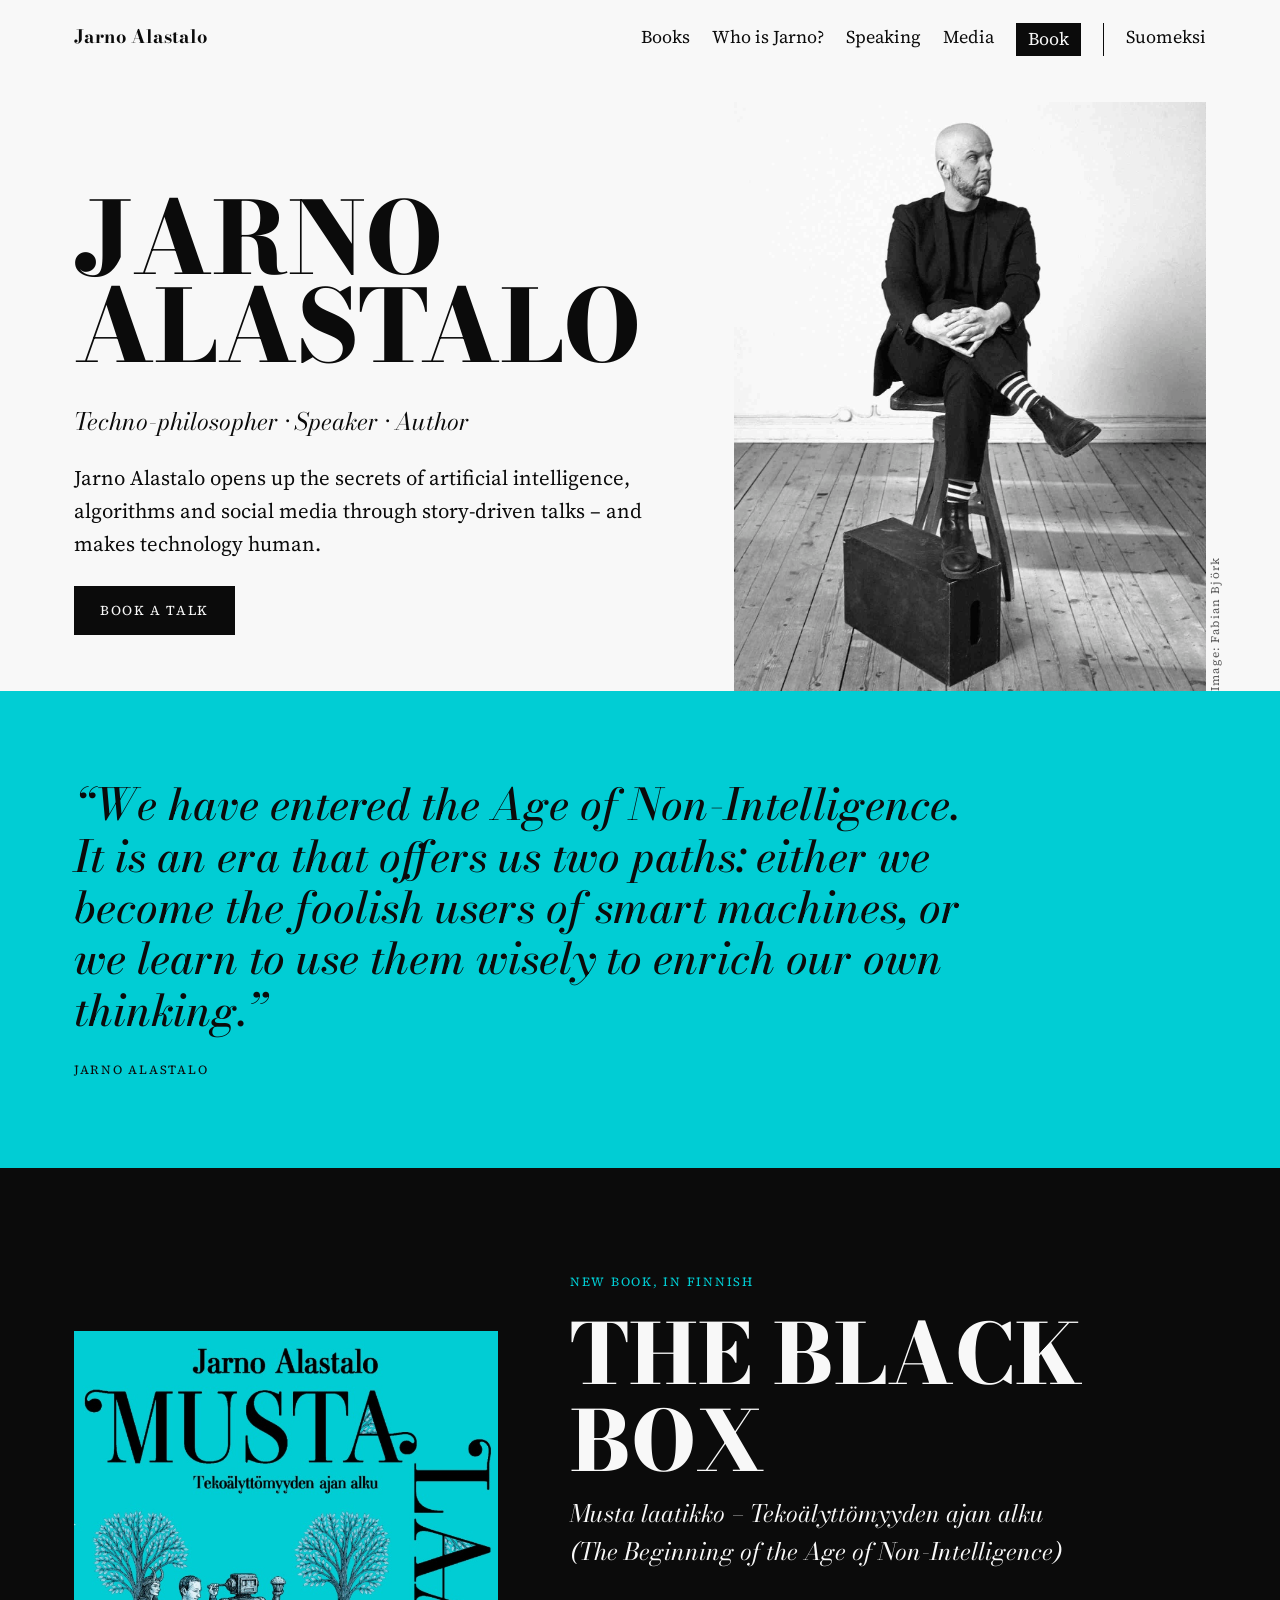
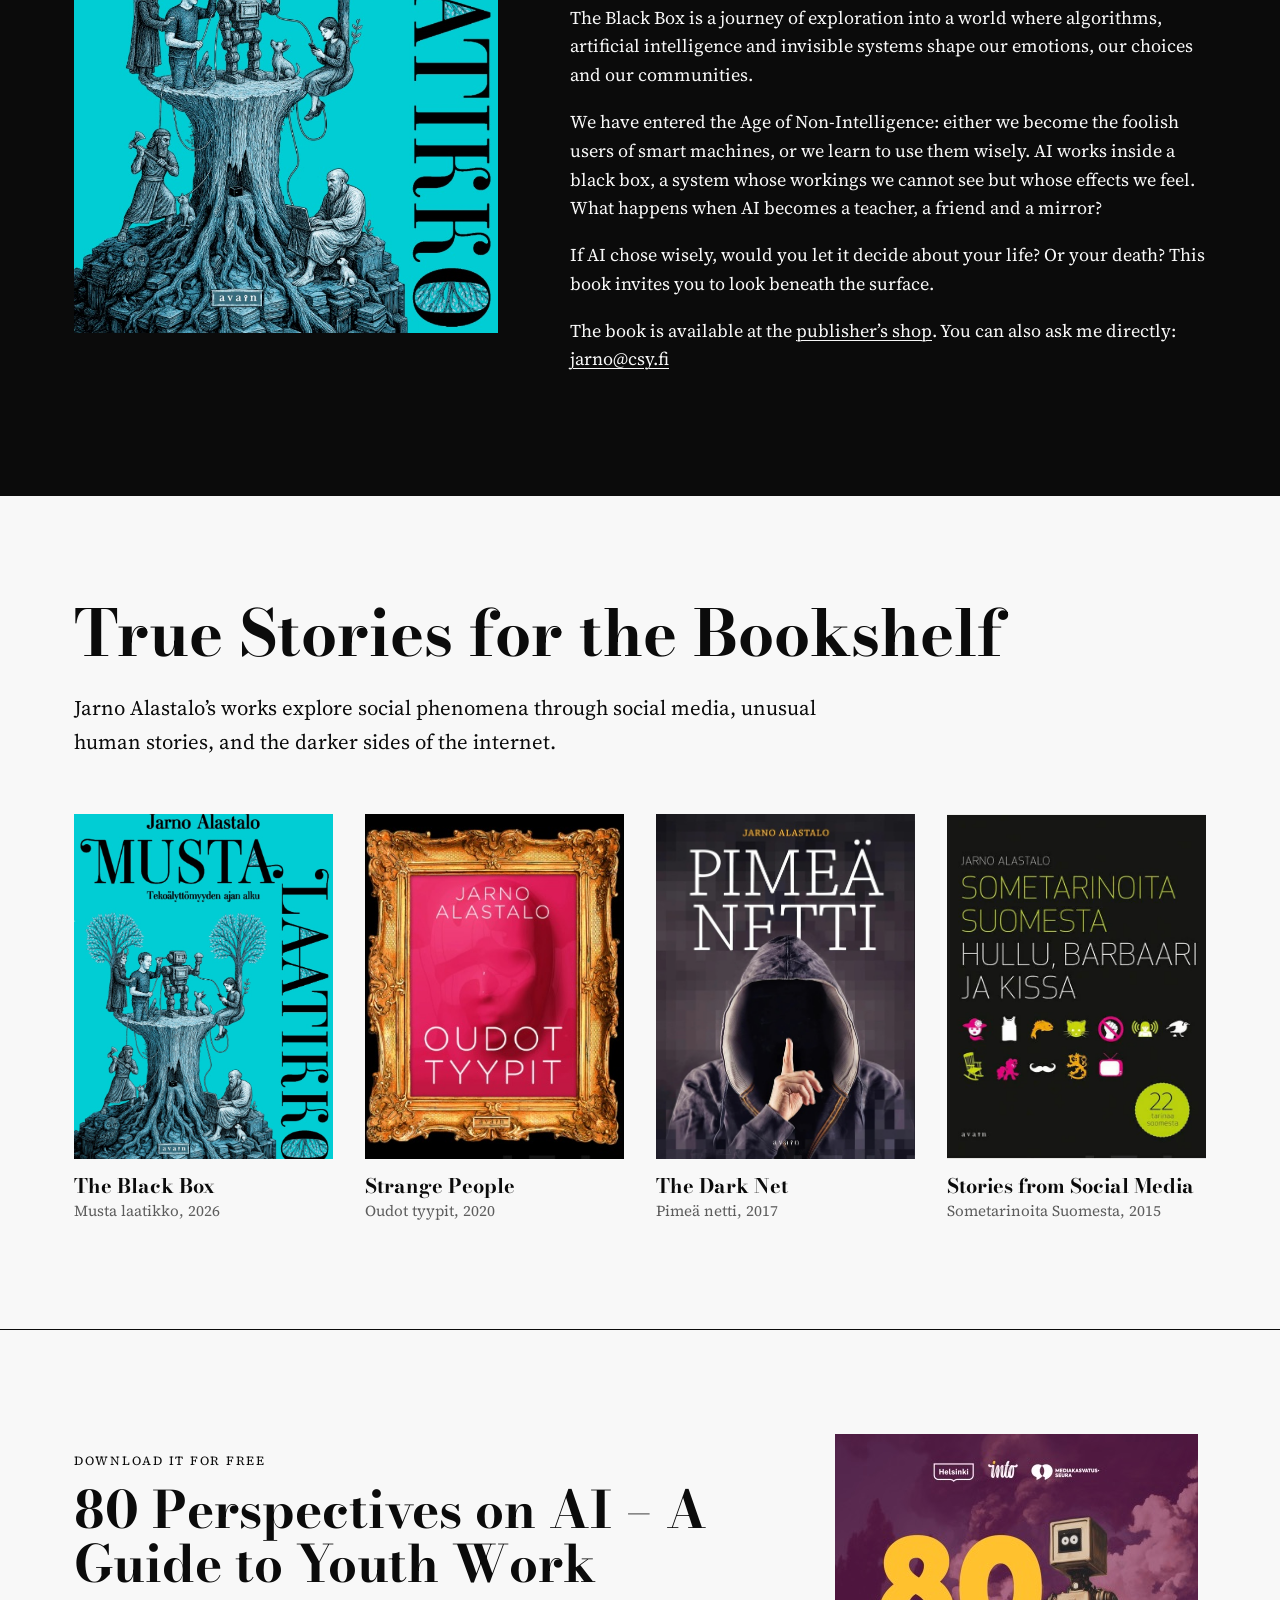
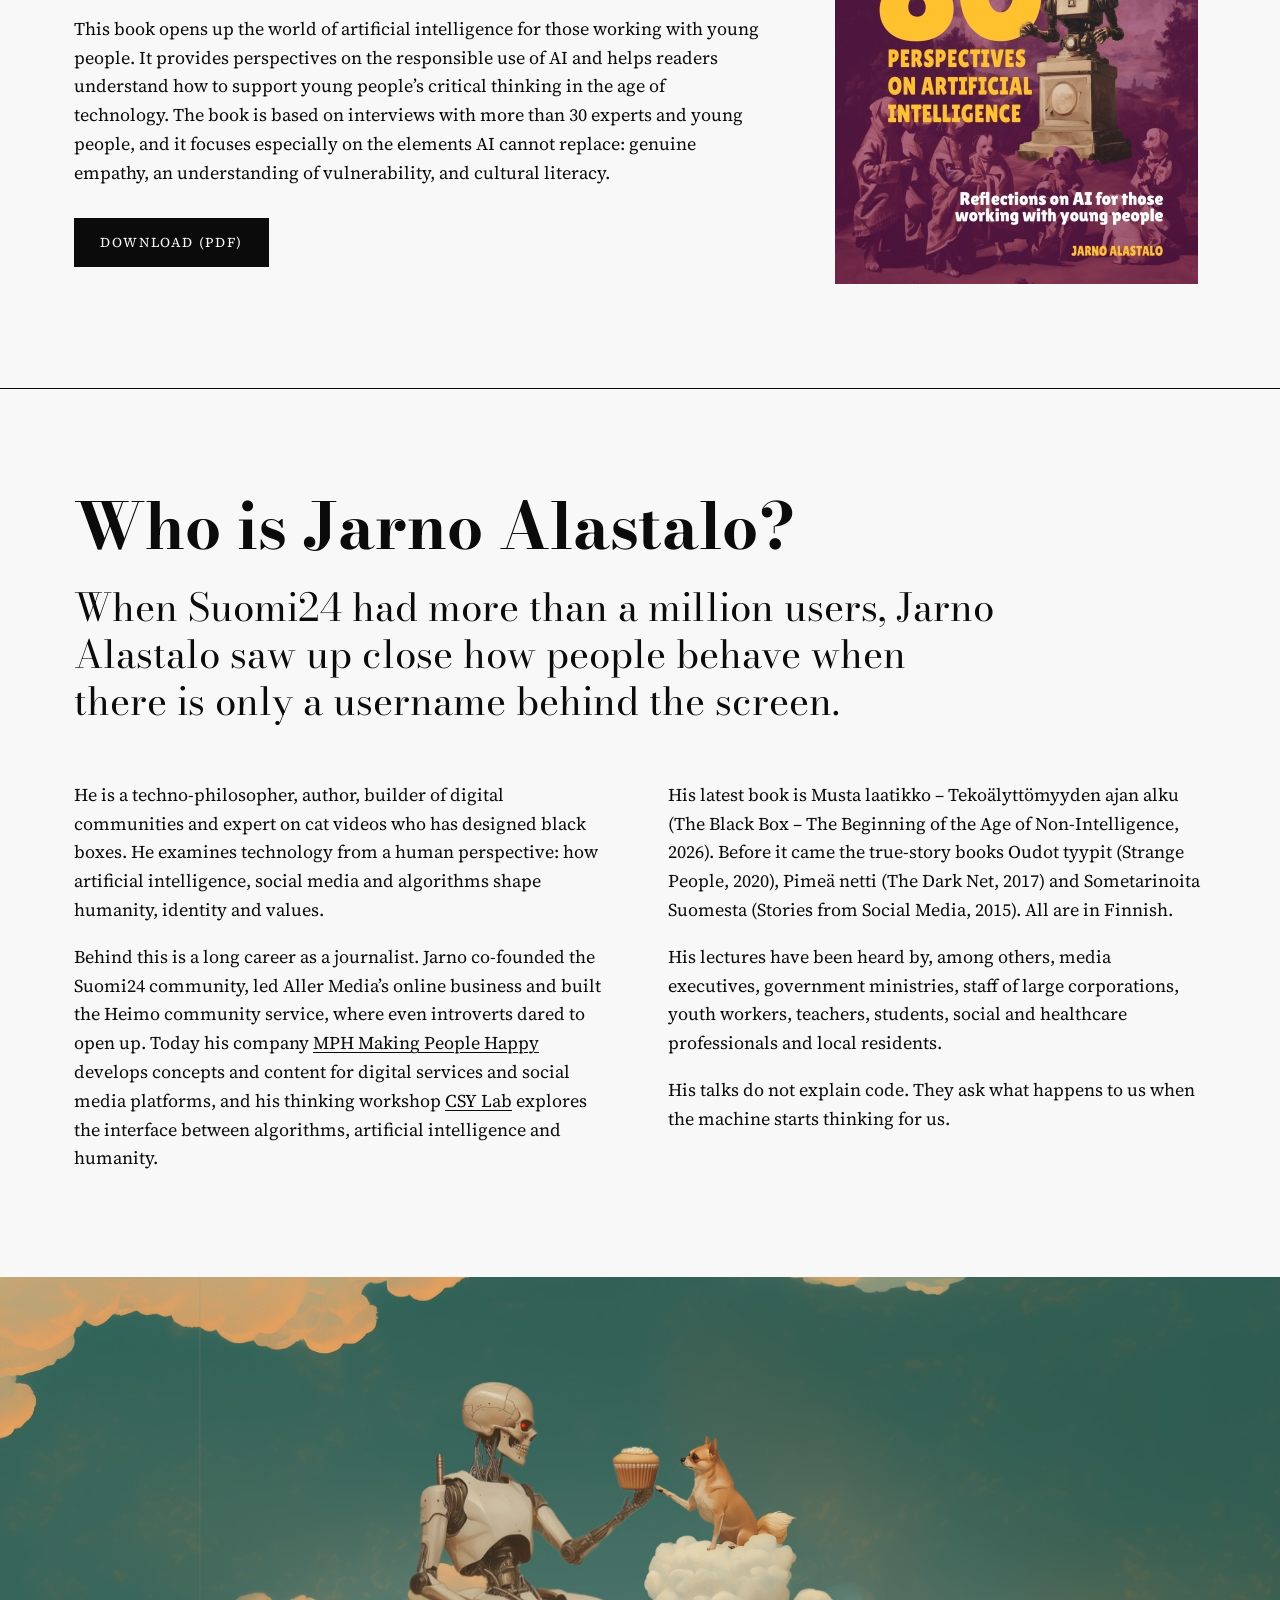
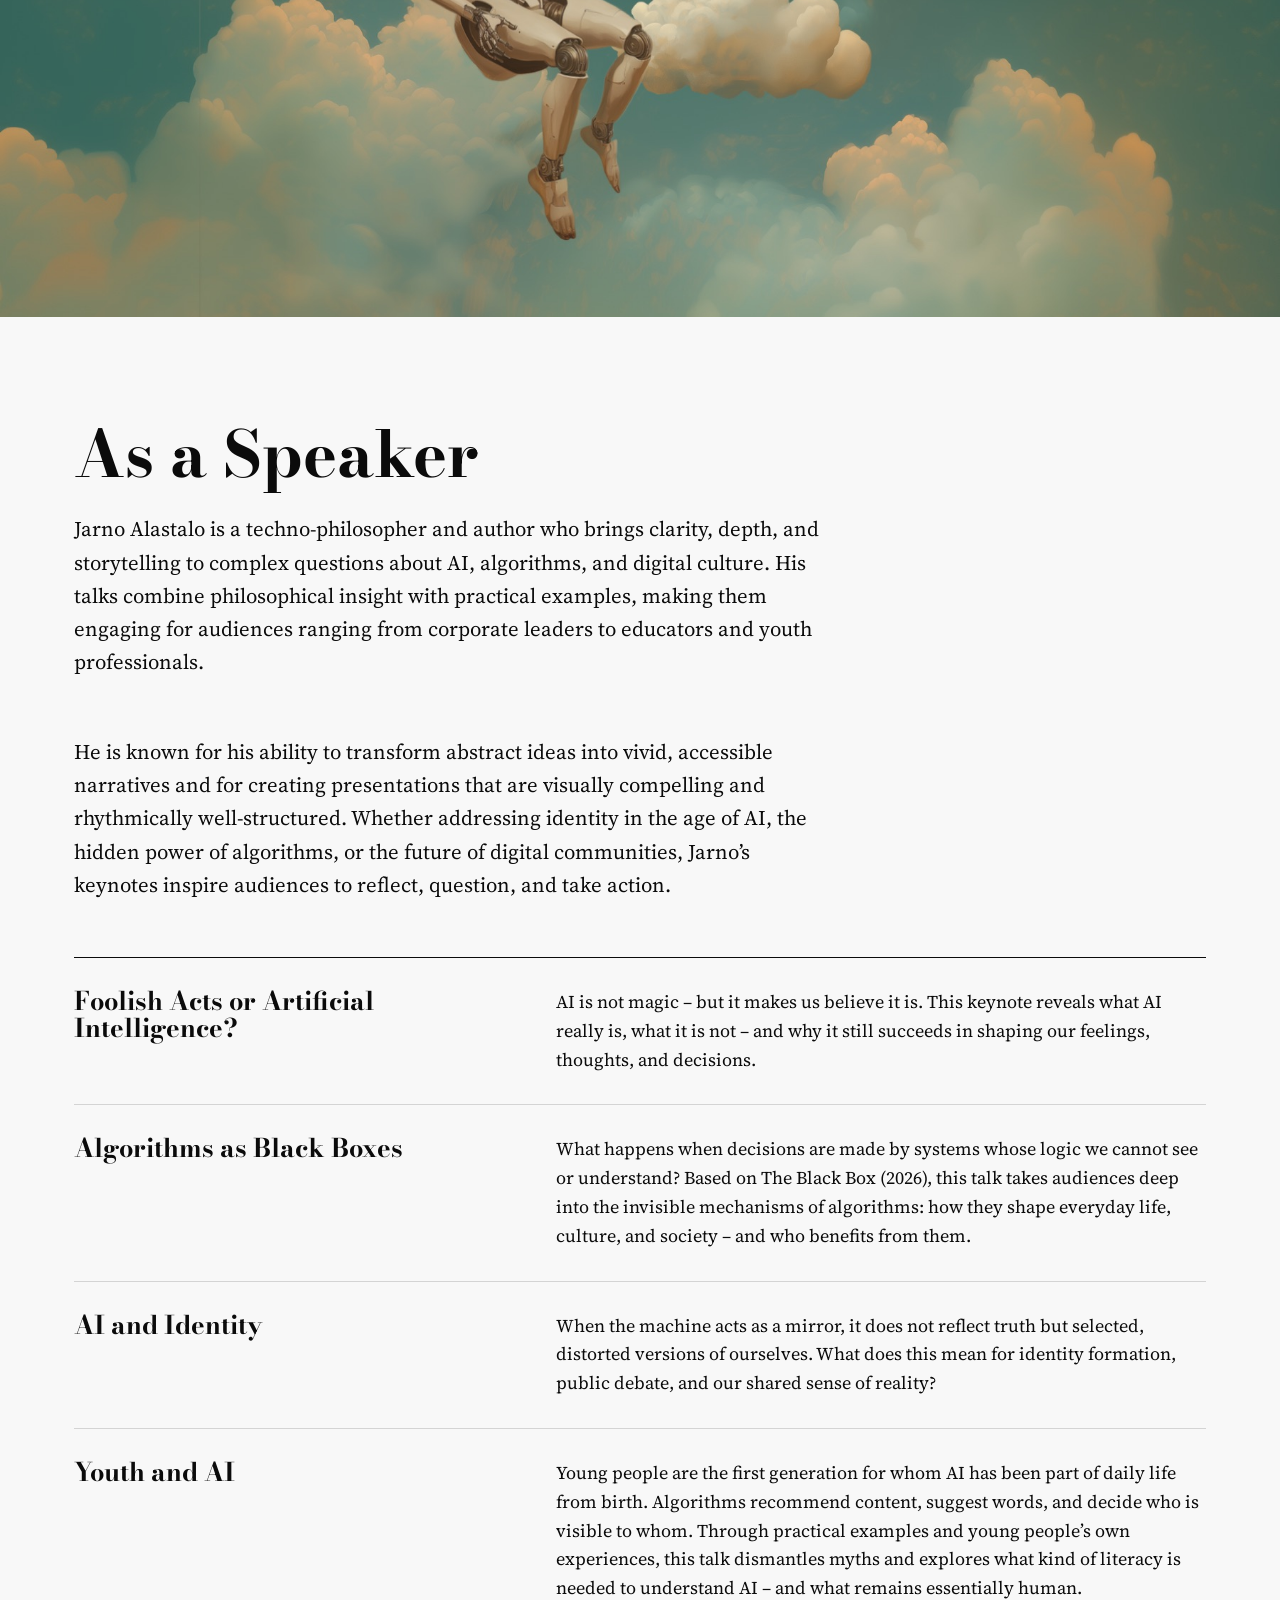
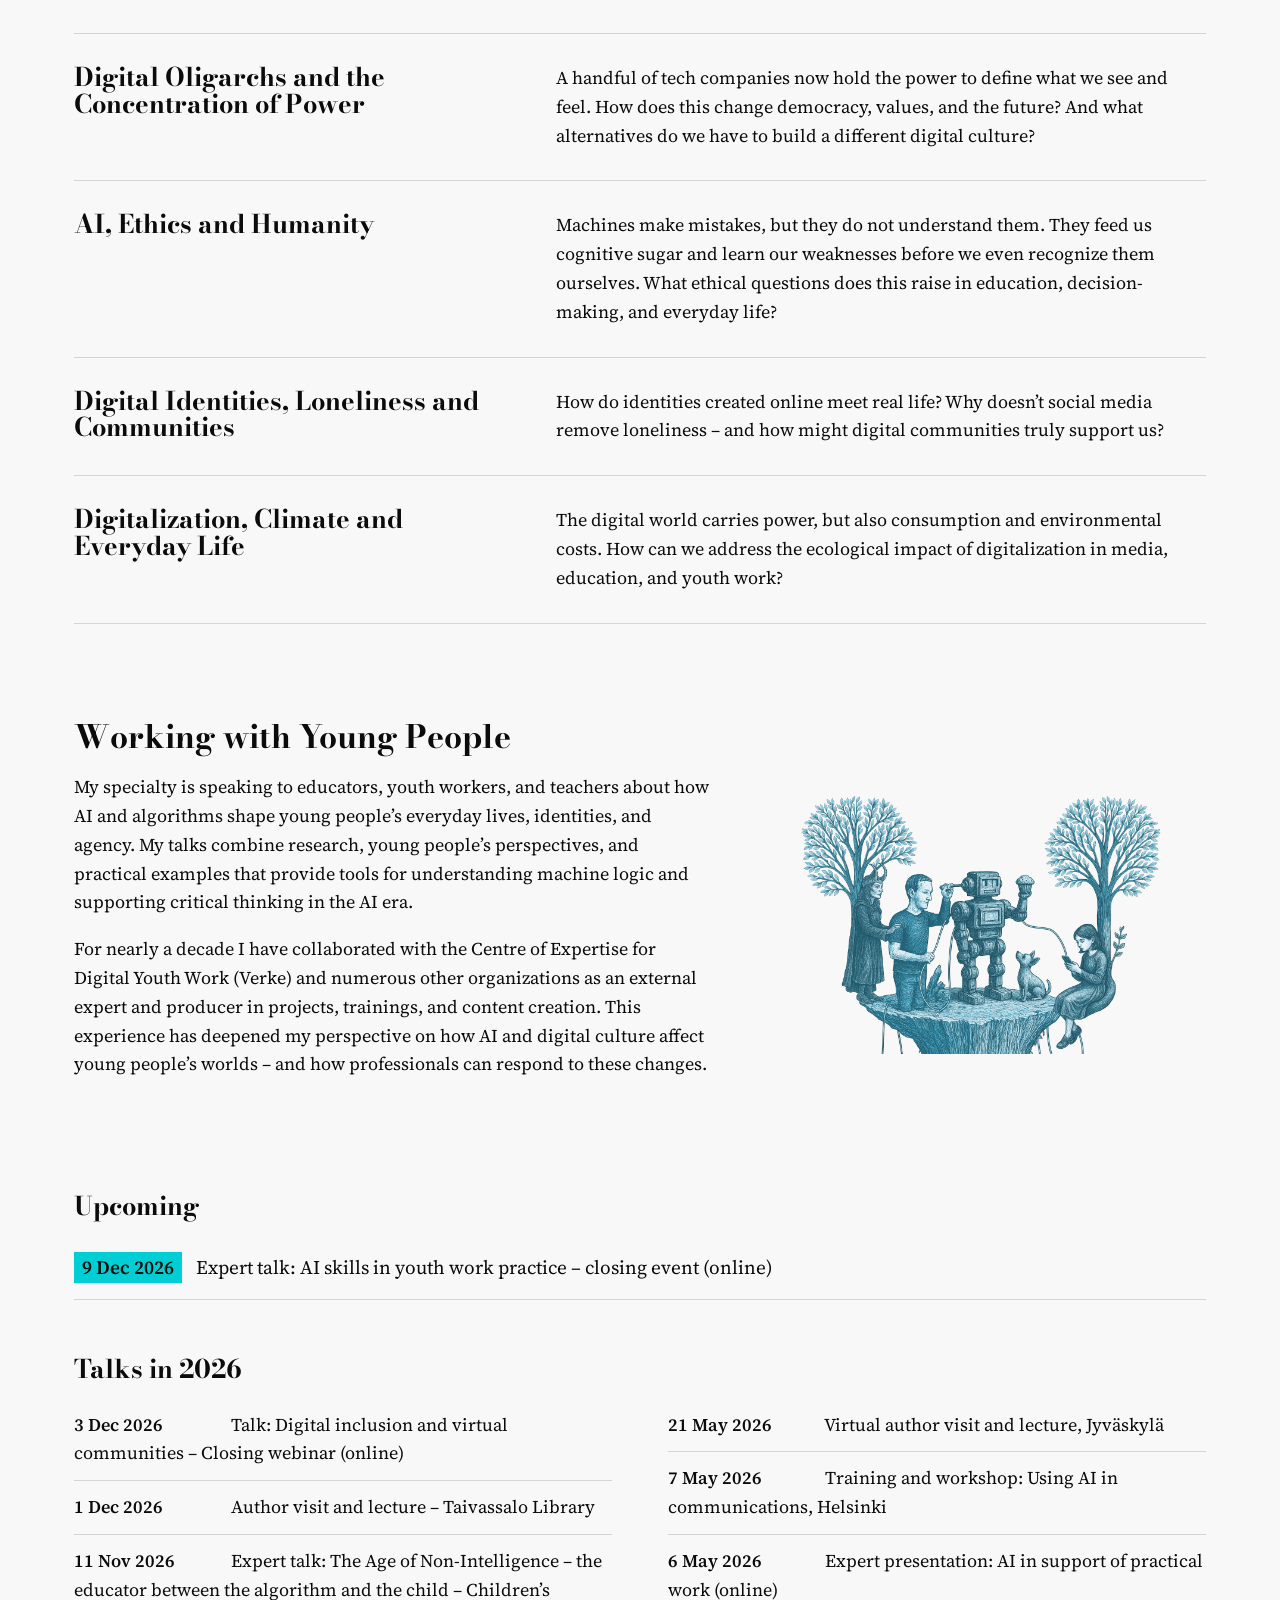
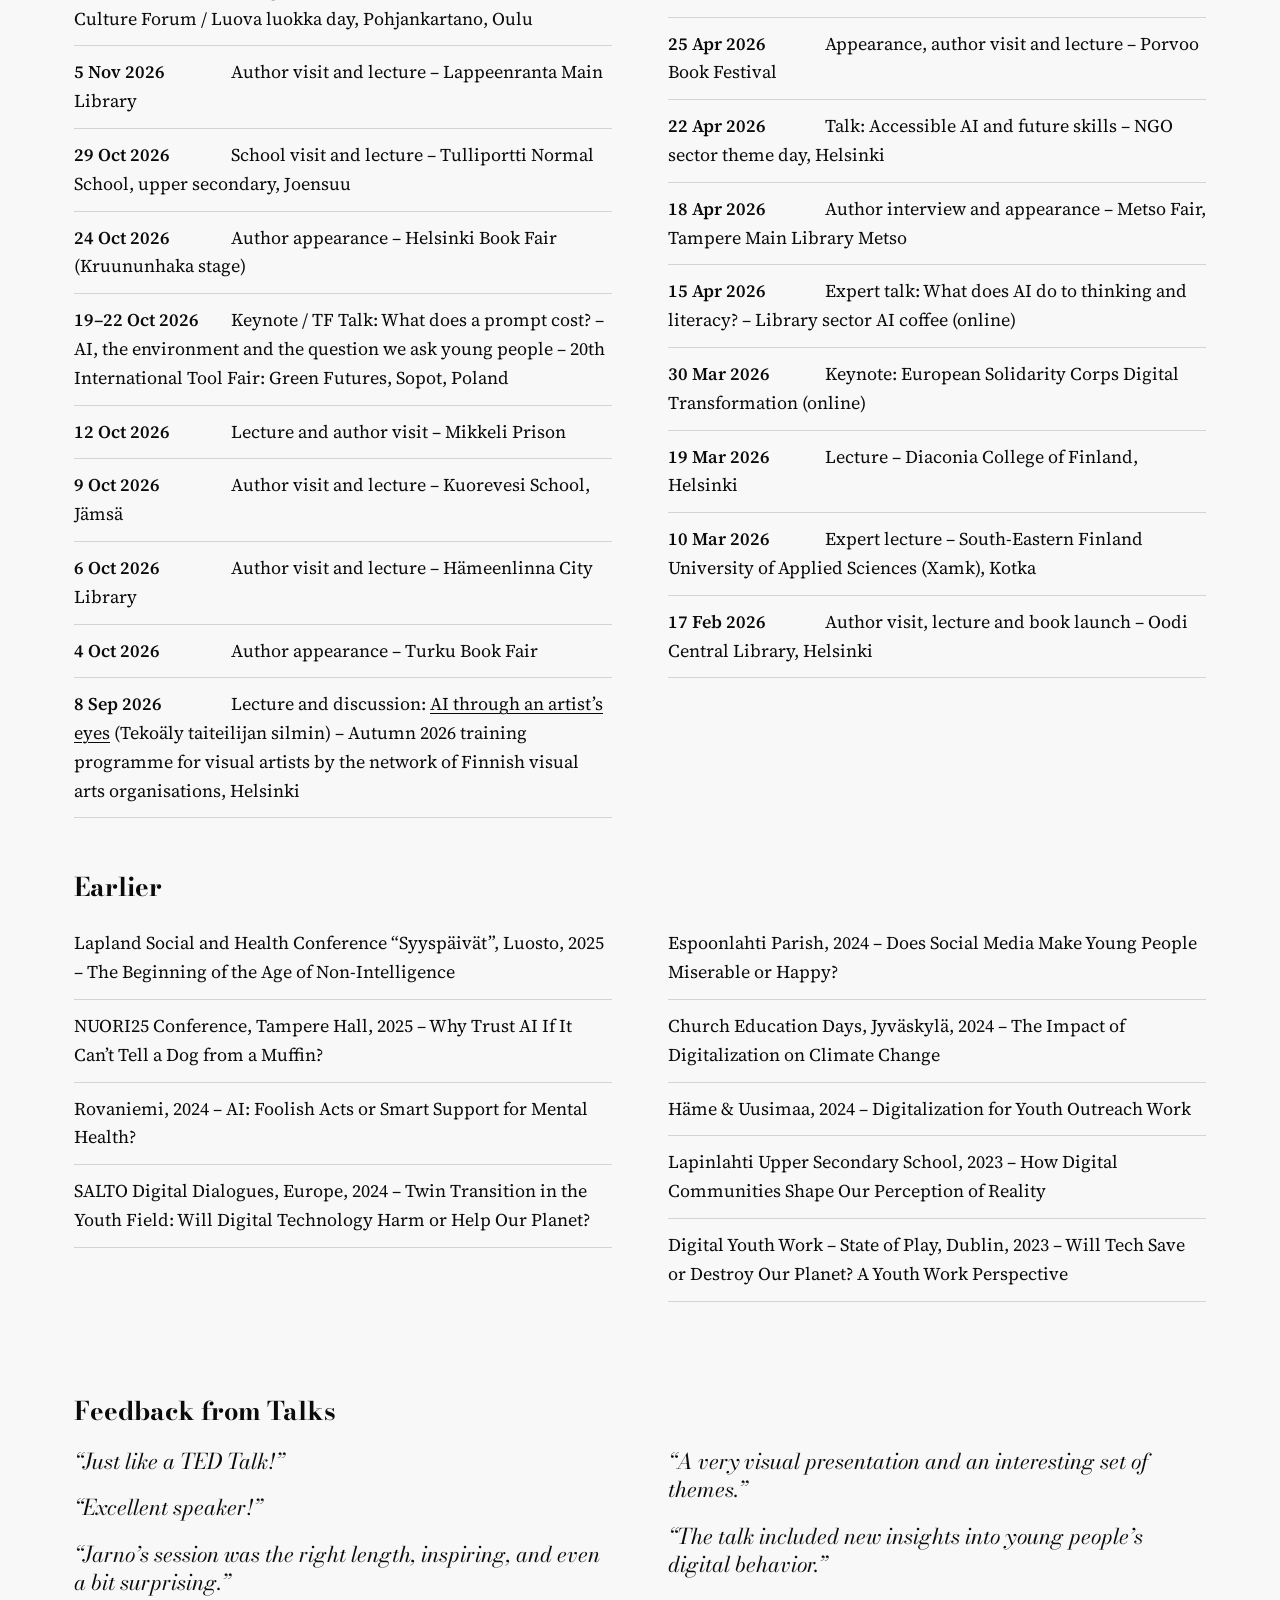
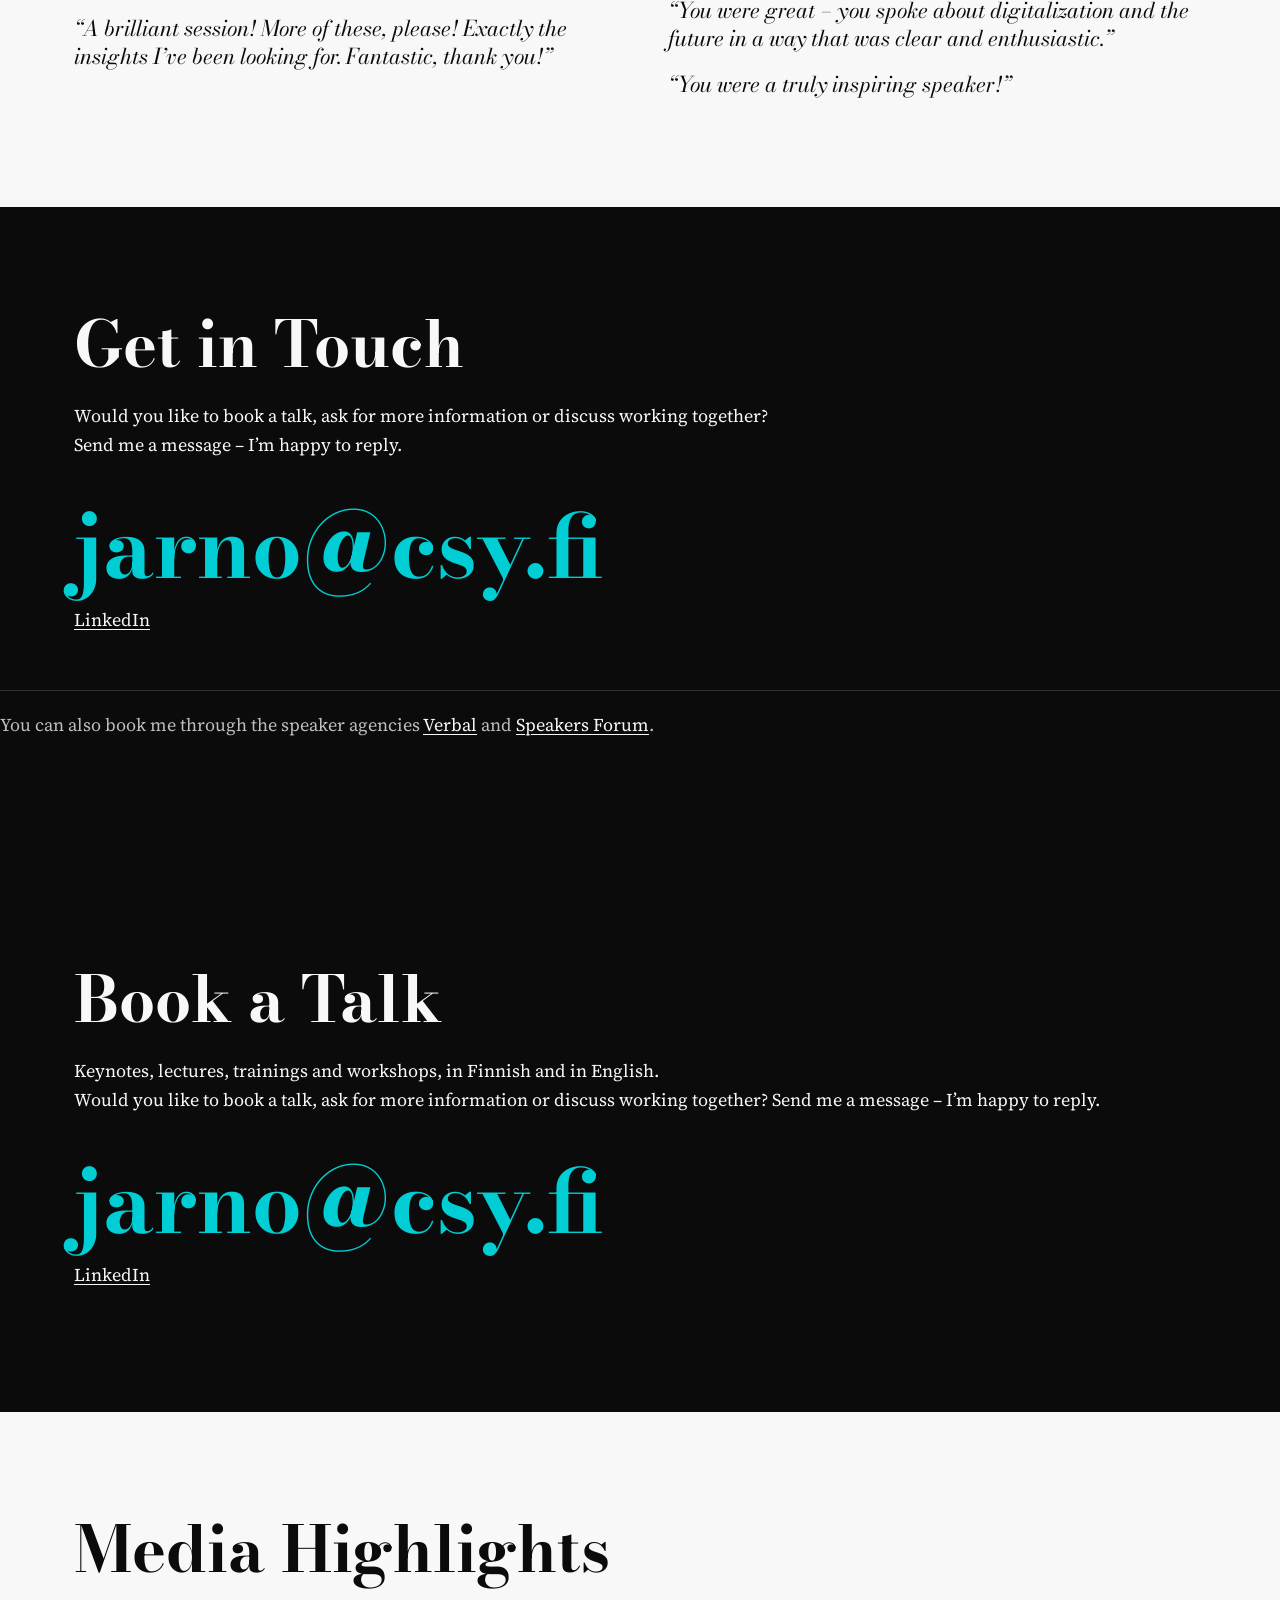
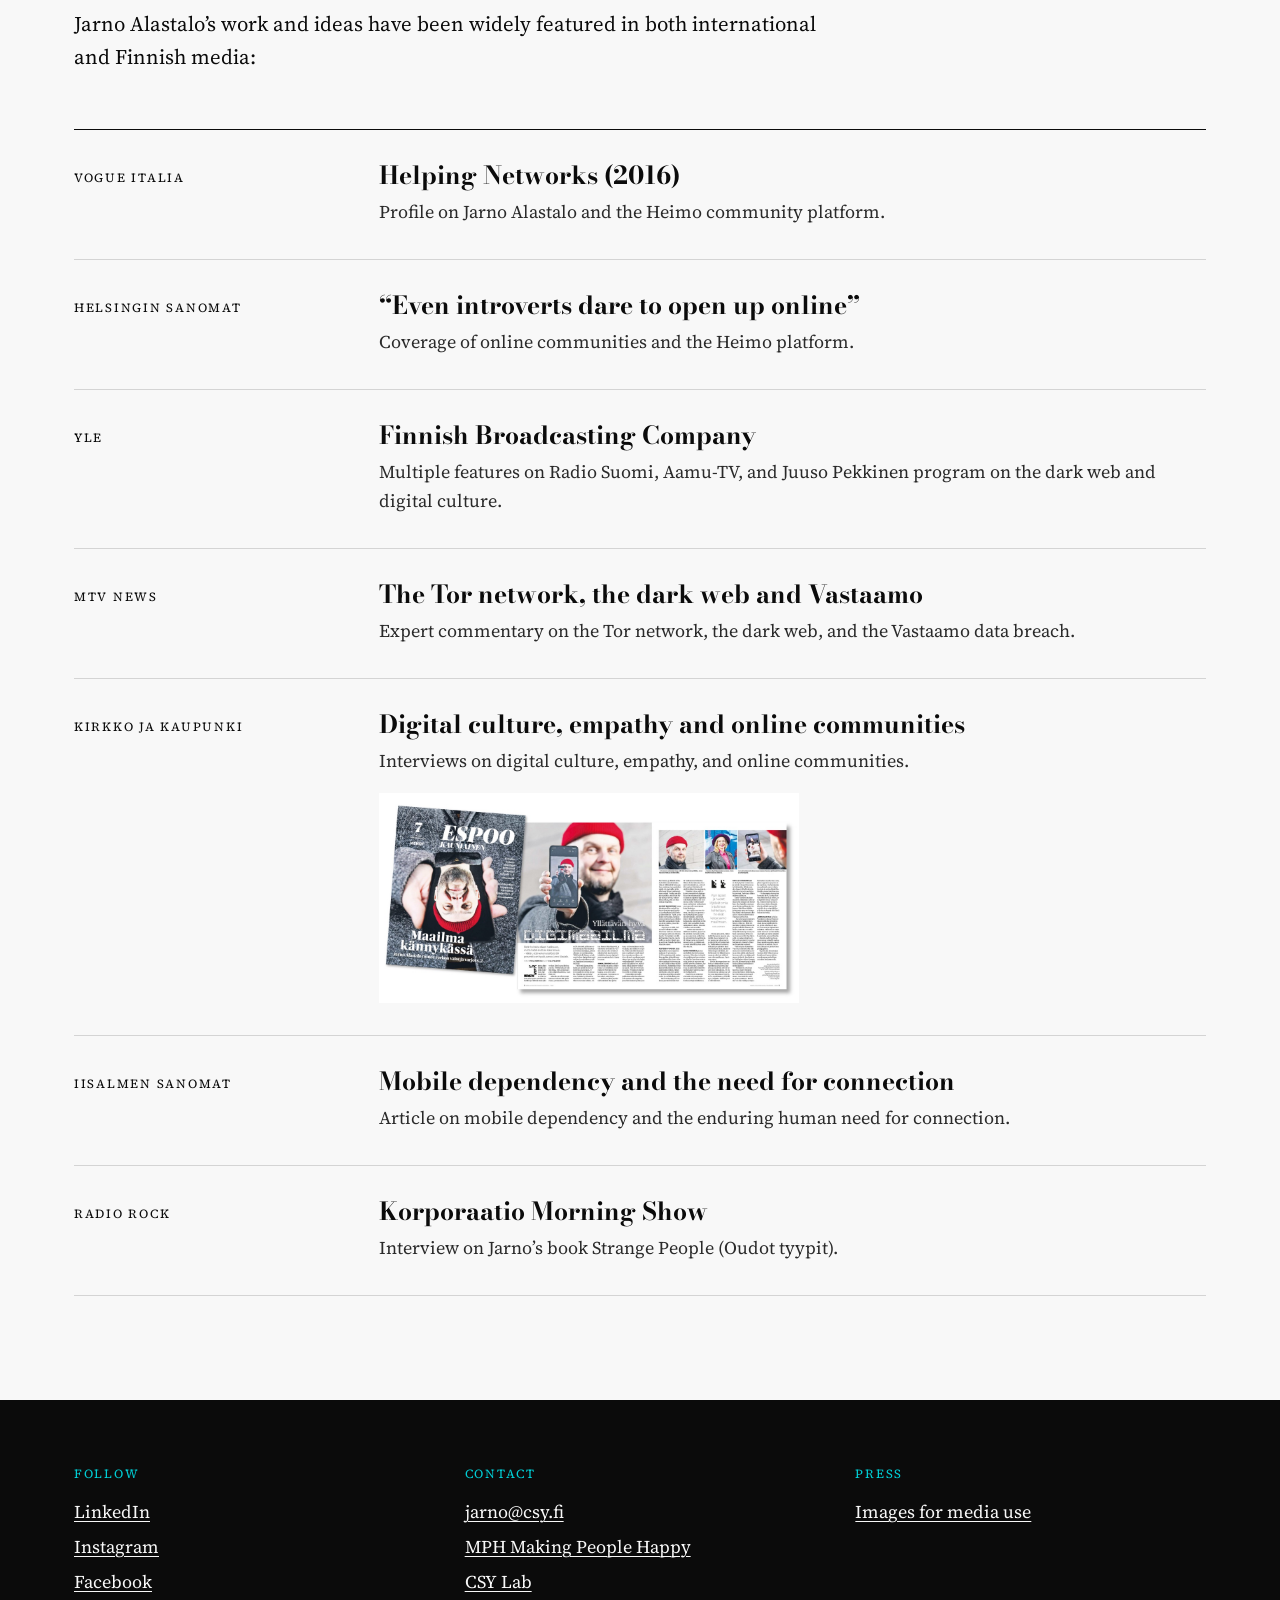
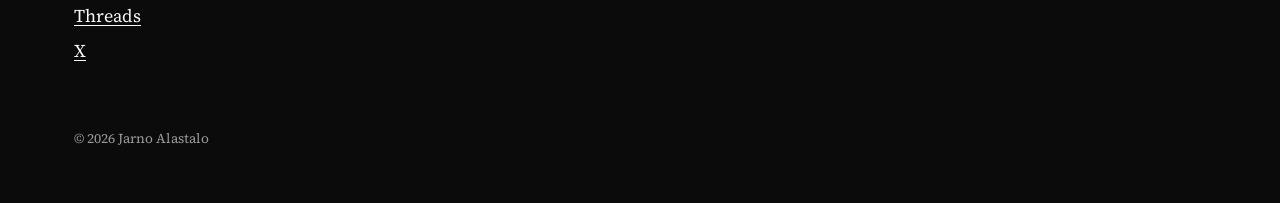
==== en/index.html @ cf0ec271 "Englanninkielinen Who is -osio ja avaus suomenkielisen mukaisiksi Co-Authored-By: Claude Opus 5.5 <n" ====
<!DOCTYPE html>
<html lang="en">
<head>
  <meta charset="utf-8">
  <meta name="viewport" content="width=device-width, initial-scale=1">
  <title>Jarno Alastalo</title>
  <meta name="description" content="Jarno Alastalo is a techno-philosopher, author and speaker who examines technology from a human perspective.">
  <meta property="og:type" content="website">
  <meta property="og:url" content="https://jarnoalastalo.com/en/">
  <meta property="og:title" content="Jarno Alastalo">
  <meta property="og:description" content="Techno-philosopher · Speaker · Author.">
  <meta property="og:image" content="https://jarnoalastalo.com/kuvat/og-en.jpg">
  <meta name="twitter:card" content="summary_large_image">
  <link rel="icon" href="../kuvat/favicon.png">
  <link rel="apple-touch-icon" href="../kuvat/apple-touch-icon.png">
  <link rel="alternate" hreflang="fi" href="https://jarnoalastalo.com/">
  <link rel="preconnect" href="https://fonts.googleapis.com">
  <link rel="preconnect" href="https://fonts.gstatic.com" crossorigin>
  <link href="https://fonts.googleapis.com/css2?family=Bodoni+Moda:ital,opsz,wght@0,6..96,500..900;1,6..96,500..700&family=Source+Serif+4:opsz,wght@8..60,400;8..60,600&display=swap" rel="stylesheet">
  <link rel="stylesheet" href="../tyyli.css">
  <script src="https://cdn.counter.dev/script.js" data-id="4dd6d014-e826-4cda-8265-b742387017fc" data-utcoffset="2"></script>
  <script type="application/ld+json">
{
  "@context": "https://schema.org",
  "@graph": [
    {
      "@type": "Person",
      "@id": "https://jarnoalastalo.com/#jarno",
      "name": "Jarno Alastalo",
      "url": "https://jarnoalastalo.com/en/",
      "image": "https://jarnoalastalo.com/kuvat/jarno-alastalo.jpg",
      "email": "mailto:jarno@csy.fi",
      "jobTitle": [
        "Techno-philosopher",
        "Speaker",
        "Author"
      ],
      "description": "Finnish techno-philosopher, speaker and author who explains AI, algorithms and social media through story-driven talks. Co-founder of the Suomi24 community. Keynotes and lectures in Finnish and English.",
      "knowsAbout": [
        "artificial intelligence",
        "algorithms",
        "social media",
        "digital communities",
        "youth and AI",
        "media literacy",
        "AI ethics",
        "environmental impact of AI",
        "critical thinking"
      ],
      "knowsLanguage": [
        "fi",
        "en"
      ],
      "homeLocation": {
        "@type": "Place",
        "name": "Espoo, Finland"
      },
      "worksFor": [
        {
          "@type": "Organization",
          "name": "MPH Making People Happy",
          "url": "https://makingpeoplehappy.fi/"
        },
        {
          "@type": "Organization",
          "name": "CSY Lab",
          "url": "https://csy.fi/"
        }
      ],
      "sameAs": [
        "https://www.linkedin.com/in/alastalo/",
        "https://instagram.com/socialjarno",
        "https://www.facebook.com/alastalojarno",
        "https://www.threads.net/socialjarno",
        "https://twitter.com/socialjarno",
        "https://verbal.fi/puhuja/jarno-alastalo",
        "https://www.speakersforum.fi/jarno.alastalo",
        "https://kirjailijavierailut.lukukeskus.fi/kirjailijat/alastalo-jarno/",
        "https://www.kirjasampo.fi/fi/kulsa/saha3%253Au44b661a5-e701-49f7-9e6c-63bfaba76651"
      ]
    },
    {
      "@type": "Book",
      "name": "Musta laatikko – Tekoälyttömyyden ajan alku",
      "datePublished": "2026",
      "publisher": {
        "@type": "Organization",
        "name": "Avain"
      },
      "author": {
        "@id": "https://jarnoalastalo.com/#jarno"
      },
      "url": "https://avain.net/tuote/jarno-alastalo/musta-laatikko-teko%C3%A4lytt%C3%B6myyden-ajan-alku/9789523046559"
    },
    {
      "@type": "Book",
      "name": "80 näkökulmaa tekoälyyn – Opas nuorten parissa toimiville",
      "datePublished": "2025",
      "publisher": {
        "@type": "Organization",
        "name": "Mediakasvatusseura"
      },
      "author": {
        "@id": "https://jarnoalastalo.com/#jarno"
      },
      "url": "https://mediakasvatus.fi/materiaali/nakokulmia_tekoalyyn_opas_nuorten_parissa_toimiville/"
    },
    {
      "@type": "Book",
      "name": "Oudot tyypit",
      "datePublished": "2020",
      "publisher": {
        "@type": "Organization",
        "name": "Avain"
      },
      "author": {
        "@id": "https://jarnoalastalo.com/#jarno"
      }
    },
    {
      "@type": "Book",
      "name": "Pimeä netti",
      "datePublished": "2017",
      "publisher": {
        "@type": "Organization",
        "name": "Avain"
      },
      "author": {
        "@id": "https://jarnoalastalo.com/#jarno"
      }
    },
    {
      "@type": "Book",
      "name": "Sometarinoita Suomesta",
      "datePublished": "2015",
      "publisher": {
        "@type": "Organization",
        "name": "Avain"
      },
      "author": {
        "@id": "https://jarnoalastalo.com/#jarno"
      }
    }
  ]
}
  </script>
</head>
<body>

<header class="sisalto ylapalkki">
  <a class="nimi" href="./">Jarno Alastalo</a>
  <nav>
    <a href="#books">Books</a>
    <a href="#who-is-jarno">Who is Jarno?</a>
    <a href="#speaking">Speaking</a>
    <a href="#media">Media</a>
    <a class="tilaa-linkki" href="#contact">Book</a>
    <a class="kieli" href="../" hreflang="fi">Suomeksi</a>
  </nav>
</header>

<main>

<section class="sisalto avaus">
  <div>
    <h1>Jarno<br>Alastalo</h1>
    <p class="titteli">Techno-philosopher · Speaker · Author</p>
    <p class="ingressi">Jarno Alastalo opens up the secrets of artificial intelligence, algorithms and social media through story-driven talks – and makes technology human.</p>
    <a class="nappi" href="#contact">Book a talk</a>
  </div>
  <figure>
    <img src="../kuvat/jarno-alastalo.jpg" width="1306" height="1633" alt="Jarno Alastalo sitting on a stool next to a black box">
    <figcaption>Image: <a href="https://www.fabianbjork.com/">Fabian Björk</a></figcaption>
  </figure>
</section>

<section class="sitaatti">
  <div class="sisalto">
    <blockquote>“We have entered the Age of Non-Intelligence. It is an era that offers us two paths: either we become the foolish users of smart machines, or we learn to use them wisely to enrich our own thinking.”</blockquote>
    <cite class="pieni">Jarno Alastalo</cite>
  </div>
</section>

<section class="musta">
  <div class="sisalto kirja-esittely">
    <a href="https://avain.net/tuote/jarno-alastalo/musta-laatikko-teko%C3%A4lytt%C3%B6myyden-ajan-alku/9789523046559"><img src="../kuvat/musta-laatikko.jpg" width="748" height="1061" alt="Musta laatikko (The Black Box), cover"></a>
    <div>
      <p class="pieni">New book, in Finnish</p>
      <h2>The Black Box</h2>
      <p class="alaotsikko">Musta laatikko – Tekoälyttömyyden ajan alku<br>(The Beginning of the Age of Non-Intelligence)</p>
      <p>The Black Box is a journey of exploration into a world where algorithms, artificial intelligence and invisible systems shape our emotions, our choices and our communities.</p>
      <p>We have entered the Age of Non-Intelligence: either we become the foolish users of smart machines, or we learn to use them wisely. AI works inside a black box, a system whose workings we cannot see but whose effects we feel. What happens when AI becomes a teacher, a friend and a mirror?</p>
      <p>If AI chose wisely, would you let it decide about your life? Or your death? This book invites you to look beneath the surface.</p>
      <p>The book is available at the <a href="https://avain.net/tuote/jarno-alastalo/musta-laatikko-teko%C3%A4lytt%C3%B6myyden-ajan-alku/9789523046559">publisher’s shop</a>. You can also ask me directly: <a class="korostus" href="mailto:jarno@csy.fi">jarno@csy.fi</a></p>
    </div>
  </div>
</section>

<section class="osio" id="books">
  <div class="sisalto">
    <h2>True Stories for the Bookshelf</h2>
    <p class="johdanto">Jarno Alastalo’s works explore social phenomena through social media, unusual human stories, and the darker sides of the internet.</p>
    <div class="kannet">
      <a href="https://avain.net/tuote/jarno-alastalo/musta-laatikko-teko%C3%A4lytt%C3%B6myyden-ajan-alku/9789523046559">
        <img src="../kuvat/musta-laatikko.jpg" alt="" loading="lazy">
        <h3>The Black Box</h3><span class="vuosi">Musta laatikko, 2026</span>
      </a>
      <a href="https://avain.net/tuote/jarno_alastalo/oudot_tyypit/9789523042667">
        <img src="../kuvat/oudot-tyypit.jpg" alt="" loading="lazy">
        <h3>Strange People</h3><span class="vuosi">Oudot tyypit, 2020</span>
      </a>
      <a href="https://avain.net/tuote/jarno_alastalo/pimea_netti/9789523041332">
        <img src="../kuvat/pimea-netti.jpg" alt="" loading="lazy">
        <h3>The Dark Net</h3><span class="vuosi">Pimeä netti, 2017</span>
      </a>
      <a href="https://www.suomalainen.com/products/sometarinoita-suomesta">
        <img src="../kuvat/sometarinoita-suomesta.jpg" alt="" loading="lazy">
        <h3>Stories from Social Media</h3><span class="vuosi">Sometarinoita Suomesta, 2015</span>
      </a>
    </div>
  </div>
</section>

<section class="osio">
  <div class="sisalto opas">
    <div>
      <p class="pieni">Download it for free</p>
      <h2>80 Perspectives on AI – A Guide to Youth Work</h2>
      <p>This book opens up the world of artificial intelligence for those working with young people. It provides perspectives on the responsible use of AI and helps readers understand how to support young people’s critical thinking in the age of technology. The book is based on interviews with more than 30 experts and young people, and it focuses especially on the elements AI cannot replace: genuine empathy, an understanding of vulnerability, and cultural literacy.</p>
      <a class="nappi" href="https://mediakasvatus.fi/materiaali/80-perspectives-on-ai-a-guide-to-youth-work">Download (PDF)</a>
    </div>
    <img src="../kuvat/80-perspectives.jpg" width="363" height="450" alt="80 Perspectives on AI, cover" loading="lazy">
  </div>
</section>

<section class="osio kuka" id="who-is-jarno">
  <div class="sisalto">
    <h2>Who is Jarno Alastalo?</h2>
    <p class="nosto">When Suomi24 had more than a million users, Jarno Alastalo saw up close how people behave when there is only a username behind the screen.</p>
    <div class="palstat">
      <p>He is a techno-philosopher, author, builder of digital communities and expert on cat videos who has designed black boxes. He examines technology from a human perspective: how artificial intelligence, social media and algorithms shape humanity, identity and values.</p>
      <p>Behind this is a long career as a journalist. Jarno co-founded the Suomi24 community, led Aller Media’s online business and built the Heimo community service, where even introverts dared to open up. Today his company <a href="https://makingpeoplehappy.fi/">MPH Making People Happy</a> develops concepts and content for digital services and social media platforms, and his thinking workshop <a href="https://csy.fi/">CSY Lab</a> explores the interface between algorithms, artificial intelligence and humanity.</p>
      <p>His latest book is Musta laatikko – Tekoälyttömyyden ajan alku (The Black Box – The Beginning of the Age of Non-Intelligence, 2026). Before it came the true-story books Oudot tyypit (Strange People, 2020), Pimeä netti (The Dark Net, 2017) and Sometarinoita Suomesta (Stories from Social Media, 2015). All are in Finnish.</p>
      <p>His lectures have been heard by, among others, media executives, government ministries, staff of large corporations, youth workers, teachers, students, social and healthcare professionals and local residents.</p>
      <p>His talks do not explain code. They ask what happens to us when the machine starts thinking for us.</p>
    </div>
  </div>
</section>

<div class="pilvet" role="img" aria-label="A robot and a dog handing each other a muffin among the clouds"></div>

<section class="osio" id="speaking">
  <div class="sisalto">
    <h2>As a Speaker</h2>
    <p class="johdanto">Jarno Alastalo is a techno-philosopher and author who brings clarity, depth, and storytelling to complex questions about AI, algorithms, and digital culture. His talks combine philosophical insight with practical examples, making them engaging for audiences ranging from corporate leaders to educators and youth professionals.</p>
    <p class="johdanto">He is known for his ability to transform abstract ideas into vivid, accessible narratives and for creating presentations that are visually compelling and rhythmically well-structured. Whether addressing identity in the age of AI, the hidden power of algorithms, or the future of digital communities, Jarno’s keynotes inspire audiences to reflect, question, and take action.</p>

    <ul class="teemat">
      <li><h3>Foolish Acts or Artificial Intelligence?</h3><p>AI is not magic – but it makes us believe it is. This keynote reveals what AI really is, what it is not – and why it still succeeds in shaping our feelings, thoughts, and decisions.</p></li>
      <li><h3>Algorithms as Black Boxes</h3><p>What happens when decisions are made by systems whose logic we cannot see or understand? Based on The Black Box (2026), this talk takes audiences deep into the invisible mechanisms of algorithms: how they shape everyday life, culture, and society – and who benefits from them.</p></li>
      <li><h3>AI and Identity</h3><p>When the machine acts as a mirror, it does not reflect truth but selected, distorted versions of ourselves. What does this mean for identity formation, public debate, and our shared sense of reality?</p></li>
      <li><h3>Youth and AI</h3><p>Young people are the first generation for whom AI has been part of daily life from birth. Algorithms recommend content, suggest words, and decide who is visible to whom. Through practical examples and young people’s own experiences, this talk dismantles myths and explores what kind of literacy is needed to understand AI – and what remains essentially human.</p></li>
      <li><h3>Digital Oligarchs and the Concentration of Power</h3><p>A handful of tech companies now hold the power to define what we see and feel. How does this change democracy, values, and the future? And what alternatives do we have to build a different digital culture?</p></li>
      <li><h3>AI, Ethics and Humanity</h3><p>Machines make mistakes, but they do not understand them. They feed us cognitive sugar and learn our weaknesses before we even recognize them ourselves. What ethical questions does this raise in education, decision-making, and everyday life?</p></li>
      <li><h3>Digital Identities, Loneliness and Communities</h3><p>How do identities created online meet real life? Why doesn’t social media remove loneliness – and how might digital communities truly support us?</p></li>
      <li><h3>Digitalization, Climate and Everyday Life</h3><p>The digital world carries power, but also consumption and environmental costs. How can we address the ecological impact of digitalization in media, education, and youth work?</p></li>
    </ul>

    <div class="nuoret">
      <div>
        <h3>Working with Young People</h3>
        <p>My specialty is speaking to educators, youth workers, and teachers about how AI and algorithms shape young people’s everyday lives, identities, and agency. My talks combine research, young people’s perspectives, and practical examples that provide tools for understanding machine logic and supporting critical thinking in the AI era.</p>
        <p>For nearly a decade I have collaborated with the Centre of Expertise for Digital Youth Work (Verke) and numerous other organizations as an external expert and producer in projects, trainings, and content creation. This experience has deepened my perspective on how AI and digital culture affect young people’s worlds – and how professionals can respond to these changes.</p>
      </div>
      <img src="../kuvat/kaiverrus.png" width="402" height="291" alt="" loading="lazy">
    </div>

    <div class="esiintymiset">
      <h3>Upcoming</h3>
      <ul class="luennot tulossa" id="tulossa">
          <li data-pvm="2026-10-22"><span class="pvm">19–22 Oct 2026</span> Keynote / TF Talk: What does a prompt cost? – AI, the environment and the question we ask young people – 20th International Tool Fair: Green Futures, Sopot, Poland</li>
          <li data-pvm="2026-10-24"><span class="pvm">24 Oct 2026</span> Author appearance – Helsinki Book Fair (Kruununhaka stage)</li>
          <li data-pvm="2026-10-29"><span class="pvm">29 Oct 2026</span> School visit and lecture – Tulliportti Normal School, upper secondary, Joensuu</li>
          <li data-pvm="2026-11-05"><span class="pvm">5 Nov 2026</span> Author visit and lecture – Lappeenranta Main Library</li>
          <li data-pvm="2026-11-11"><span class="pvm">11 Nov 2026</span> Expert talk: The Age of Non-Intelligence – the educator between the algorithm and the child – Children’s Culture Forum / Luova luokka day, Pohjankartano, Oulu</li>
          <li data-pvm="2026-12-01"><span class="pvm">1 Dec 2026</span> Author visit and lecture – Taivassalo Library</li>
          <li data-pvm="2026-12-03"><span class="pvm">3 Dec 2026</span> Talk: Digital inclusion and virtual communities – Closing webinar (online)</li>
          <li data-pvm="2026-12-09"><span class="pvm">9 Dec 2026</span> Expert talk: AI skills in youth work practice – closing event (online)</li>
      </ul>
      <h3>Talks in 2026</h3>
      <ul class="luennot pidetyt" id="pidetyt">
          <li data-pvm="2026-10-12"><span class="pvm">12 Oct 2026</span> Lecture and author visit – Mikkeli Prison</li>
          <li data-pvm="2026-10-09"><span class="pvm">9 Oct 2026</span> Author visit and lecture – Kuorevesi School, Jämsä</li>
          <li data-pvm="2026-10-06"><span class="pvm">6 Oct 2026</span> Author visit and lecture – Hämeenlinna City Library</li>
          <li data-pvm="2026-10-04"><span class="pvm">4 Oct 2026</span> Author appearance – Turku Book Fair</li>
          <li data-pvm="2026-09-08"><span class="pvm">8 Sep 2026</span> Lecture and discussion: <a href="https://csy.fi/taiteilijoille/">AI through an artist’s eyes</a> (Tekoäly taiteilijan silmin) – Autumn 2026 training programme for visual artists by the network of Finnish visual arts organisations, Helsinki</li>
          <li data-pvm="2026-05-21"><span class="pvm">21 May 2026</span> Virtual author visit and lecture, Jyväskylä</li>
          <li data-pvm="2026-05-07"><span class="pvm">7 May 2026</span> Training and workshop: Using AI in communications, Helsinki</li>
          <li data-pvm="2026-05-06"><span class="pvm">6 May 2026</span> Expert presentation: AI in support of practical work (online)</li>
          <li data-pvm="2026-04-25"><span class="pvm">25 Apr 2026</span> Appearance, author visit and lecture – Porvoo Book Festival</li>
          <li data-pvm="2026-04-22"><span class="pvm">22 Apr 2026</span> Talk: Accessible AI and future skills – NGO sector theme day, Helsinki</li>
          <li data-pvm="2026-04-18"><span class="pvm">18 Apr 2026</span> Author interview and appearance – Metso Fair, Tampere Main Library Metso</li>
          <li data-pvm="2026-04-15"><span class="pvm">15 Apr 2026</span> Expert talk: What does AI do to thinking and literacy? – Library sector AI coffee (online)</li>
          <li data-pvm="2026-03-30"><span class="pvm">30 Mar 2026</span> Keynote: European Solidarity Corps Digital Transformation (online)</li>
          <li data-pvm="2026-03-19"><span class="pvm">19 Mar 2026</span> Lecture – Diaconia College of Finland, Helsinki</li>
          <li data-pvm="2026-03-10"><span class="pvm">10 Mar 2026</span> Expert lecture – South-Eastern Finland University of Applied Sciences (Xamk), Kotka</li>
          <li data-pvm="2026-02-17"><span class="pvm">17 Feb 2026</span> Author visit, lecture and book launch – Oodi Central Library, Helsinki</li>
      </ul>
      <h3>Earlier</h3>
      <ul class="luennot pidetyt">
          <li>Lapland Social and Health Conference “Syyspäivät”, Luosto, 2025 – The Beginning of the Age of Non-Intelligence</li>
          <li>NUORI25 Conference, Tampere Hall, 2025 – Why Trust AI If It Can’t Tell a Dog from a Muffin?</li>
          <li>Rovaniemi, 2024 – AI: Foolish Acts or Smart Support for Mental Health?</li>
          <li>SALTO Digital Dialogues, Europe, 2024 – Twin Transition in the Youth Field: Will Digital Technology Harm or Help Our Planet?</li>
          <li>Espoonlahti Parish, 2024 – Does Social Media Make Young People Miserable or Happy?</li>
          <li>Church Education Days, Jyväskylä, 2024 – The Impact of Digitalization on Climate Change</li>
          <li>Häme &amp; Uusimaa, 2024 – Digitalization for Youth Outreach Work</li>
          <li>Lapinlahti Upper Secondary School, 2023 – How Digital Communities Shape Our Perception of Reality</li>
          <li>Digital Youth Work – State of Play, Dublin, 2023 – Will Tech Save or Destroy Our Planet? A Youth Work Perspective</li>
        </ul>
    </div>

    <div class="palaute">
      <h3>Feedback from Talks</h3>
      <div class="palstat">
        <p>“Just like a TED Talk!”</p>
        <p>“Excellent speaker!”</p>
        <p>“Jarno’s session was the right length, inspiring, and even a bit surprising.”</p>
        <p>“A brilliant session! More of these, please! Exactly the insights I’ve been looking for. Fantastic, thank you!”</p>
        <p>“A very visual presentation and an interesting set of themes.”</p>
        <p>“The talk included new insights into young people’s digital behavior.”</p>
        <p>“You were great – you spoke about digitalization and the future in a way that was clear and enthusiastic.”</p>
        <p>“You were a truly inspiring speaker!”</p>
      </div>
    </div>
  </div>
</section>

<section class="musta yhteys" id="contact">
  <div class="sisalto">
    <h2>Get in Touch</h2>
    <p>Would you like to book a talk, ask for more information or discuss working together?<br>Send me a message – I’m happy to reply.</p>
    <a class="osoite" href="mailto:jarno@csy.fi">jarno@csy.fi</a>
    <p><a href="https://www.linkedin.com/in/alastalo/">LinkedIn</a></p>
      </div>
    </div>
    <p class="toimistot">You can also book me through the speaker agencies <a href="https://verbal.fi/puhuja/jarno-alastalo">Verbal</a> and <a href="https://www.speakersforum.fi/jarno.alastalo">Speakers Forum</a>.</p>
  </div>
</section>

<section class="musta yhteys" id="contact">
  <div class="sisalto">
    <h2>Book a Talk</h2>
    <p>Keynotes, lectures, trainings and workshops, in Finnish and in English.<br>Would you like to book a talk, ask for more information or discuss working together? Send me a message – I’m happy to reply.</p>
    <a class="osoite" href="mailto:jarno@csy.fi">jarno@csy.fi</a>
    <p><a href="https://www.linkedin.com/in/alastalo/">LinkedIn</a></p>
  </div>
</section>

<section class="osio" id="media">
  <div class="sisalto">
    <h2>Media Highlights</h2>
    <p class="johdanto">Jarno Alastalo’s work and ideas have been widely featured in both international and Finnish media:</p>
    <ul class="media">
      <li><span class="lahde pieni">Vogue Italia</span><div><h3>Helping Networks (2016)</h3><p>Profile on Jarno Alastalo and the Heimo community platform.</p></div></li>
      <li><span class="lahde pieni">Helsingin Sanomat</span><div><h3><a href="https://www.hs.fi/kulttuuri/art-2000005771590.html">“Even introverts dare to open up online”</a></h3><p>Coverage of online communities and the Heimo platform.</p></div></li>
      <li><span class="lahde pieni">Yle</span><div><h3>Finnish Broadcasting Company</h3><p>Multiple features on Radio Suomi, Aamu-TV, and Juuso Pekkinen program on the dark web and digital culture.</p></div></li>
      <li><span class="lahde pieni">MTV News</span><div><h3><a href="https://www.mtvuutiset.fi/video/prog1329667">The Tor network, the dark web and Vastaamo</a></h3><p>Expert commentary on the Tor network, the dark web, and the Vastaamo data breach.</p></div></li>
      <li><span class="lahde pieni">Kirkko ja Kaupunki</span><div><h3><a href="https://www.kirkkojakaupunki.fi/-/asiantuntija-ei-rajaisi-nuorten-nettiaikaa-vaitan-etta-verkon-sisallosta-90-prosenttia-on-hyvaa-">Digital culture, empathy and online communities</a></h3><p>Interviews on digital culture, empathy, and online communities.</p><img src="../kuvat/kirkko-ja-kaupunki.jpg" width="1200" height="600" alt="Jarno Alastalo in Kirkko ja Kaupunki" loading="lazy"></div></li>
      <li><span class="lahde pieni">Iisalmen Sanomat</span><div><h3><a href="../kuvat/iisalmen-sanomat-2020.jpg">Mobile dependency and the need for connection</a></h3><p>Article on mobile dependency and the enduring human need for connection.</p></div></li>
      <li><span class="lahde pieni">Radio Rock</span><div><h3>Korporaatio Morning Show</h3><p>Interview on Jarno’s book Strange People (Oudot tyypit).</p></div></li>
    </ul>
  </div>
</section>

</main>

<footer>
  <div class="sisalto">
    <div class="alarivi">
      <div>
        <p class="pieni">Follow</p>
        <ul>
          <li><a href="https://www.linkedin.com/in/alastalo/">LinkedIn</a></li>
          <li><a href="https://instagram.com/socialjarno">Instagram</a></li>
          <li><a href="https://www.facebook.com/alastalojarno">Facebook</a></li>
          <li><a href="https://www.threads.net/socialjarno">Threads</a></li>
          <li><a href="https://twitter.com/socialjarno">X</a></li>
        </ul>
      </div>
      <div>
        <p class="pieni">Contact</p>
        <ul>
          <li><a href="mailto:jarno@csy.fi">jarno@csy.fi</a></li>
          <li><a href="https://makingpeoplehappy.fi/">MPH Making People Happy</a></li>
          <li><a href="https://csy.fi/">CSY Lab</a></li>
        </ul>
      </div>
      <div>
        <p class="pieni">Press</p>
        <ul>
          <li><a href="https://drive.google.com/drive/folders/1UPj4343JH28DCwKE_Dh0FHP9SGeUMR44?usp=sharing">Images for media use</a></li>
        </ul>
      </div>
    </div>
    <p class="tekijanoikeus">© 2026 Jarno Alastalo</p>
  </div>
</footer>

<script>
  // Moves past events from Upcoming to the top of Talks in 2026
  (function () {
    var tanaan = new Date().toISOString().slice(0, 10);
    var tulossa = document.getElementById('tulossa'), pidetyt = document.getElementById('pidetyt');
    Array.prototype.slice.call(tulossa.children).forEach(function (li) {
      if (li.dataset.pvm < tanaan) pidetyt.insertBefore(li, pidetyt.firstChild);
    });
    if (!tulossa.children.length) tulossa.previousElementSibling.remove(), tulossa.remove();
  })();
</script>
</body>
</html>
---- tyyli.css ----
:root {
  --paperi: #f8f8f8;
  --muste: #0b0b0b;
  --harmaa: #5d5d5d;
  --viiva: #d4d4d4;
  --turkoosi: #01cdd4;
  --otsikko: "Bodoni Moda", "Bodoni 72", Didot, serif;
  --teksti: "Source Serif 4", Georgia, serif;
  --leveys: 1180px;
}

* { box-sizing: border-box; }
html { scroll-behavior: smooth; }
body {
  margin: 0;
  background: var(--paperi);
  color: var(--muste);
  font: 400 1.125rem/1.6 var(--teksti);
  -webkit-font-smoothing: antialiased;
}
img { display: block; max-width: 100%; height: auto; }
a { color: inherit; text-decoration-thickness: 1px; text-underline-offset: 0.18em; }
a:hover { text-decoration-thickness: 2px; }
h1, h2, h3 { font-family: var(--otsikko); font-weight: 700; line-height: 1.05; margin: 0; }
/* Bodoni Moda ohentaa hiusviivat isoissa koissa; kiinteä optinen koko pitää ne luettavina */
h1, h2, h3, .ylapalkki .nimi, .titteli, .sitaatti blockquote, .alaotsikko, .nosto, .palaute p, .yhteys .osoite {
  font-variation-settings: "opsz" 14;
}
p { margin: 0 0 1em; }

.sisalto { max-width: var(--leveys); margin: 0 auto; padding: 0 24px; }
.pieni {
  font-size: 0.78rem;
  letter-spacing: 0.14em;
  text-transform: uppercase;
}

/* Yläpalkki */
.ylapalkki {
  display: flex; align-items: baseline; justify-content: space-between; gap: 24px;
  padding-top: 22px; padding-bottom: 22px;
}
.ylapalkki .nimi { font-family: var(--otsikko); font-size: 1.15rem; font-weight: 700; text-decoration: none; }
.ylapalkki nav { display: flex; flex-wrap: wrap; gap: 6px 22px; }
.ylapalkki nav a { text-decoration: none; }
.ylapalkki nav a:hover { text-decoration: underline; }
.ylapalkki nav .kieli { border-left: 1px solid var(--muste); padding-left: 22px; }

/* Avaus */
.avaus {
  display: grid; grid-template-columns: minmax(0, 1fr) minmax(0, 0.78fr); gap: 56px; align-items: end;
  padding-top: 24px;
}
.avaus h1 {
  font-size: clamp(3rem, 16.5cqi, 7.4rem);
  font-weight: 800;
  letter-spacing: -0.01em;
  line-height: 0.88;
  text-transform: uppercase;
  margin-bottom: 32px;
}
.avaus > div { container-type: inline-size; }
.avaus .titteli { font-family: var(--otsikko); font-style: italic; font-size: 1.5rem; margin-bottom: 20px; }
.avaus .ingressi { font-size: 1.3rem; max-width: 34em; }
.avaus .nappi { margin: 4px 0 56px; }
.avaus figure { margin: 0; position: relative; }
.avaus figcaption {
  position: absolute; right: -18px; bottom: 0;
  writing-mode: vertical-rl; transform: rotate(180deg);
  font-size: 0.72rem; letter-spacing: 0.1em; color: var(--harmaa);
}
.avaus figcaption a { text-decoration: none; }

/* Sitaatti */
.sitaatti { background: var(--turkoosi); padding: 88px 0; }
.sitaatti blockquote {
  margin: 0; max-width: 21em;
  font-family: var(--otsikko); font-style: italic; font-weight: 500;
  font-size: clamp(1.7rem, 3.4vw, 2.9rem); line-height: 1.18;
}
.sitaatti cite { display: block; margin-top: 24px; font-style: normal; }

/* Musta osio */
.musta { background: var(--muste); color: var(--paperi); padding: 104px 0; }
.musta a { color: var(--paperi); }
.kirja-esittely { display: grid; grid-template-columns: 0.8fr 1.2fr; gap: 72px; align-items: center; }
.kirja-esittely h2 { font-size: clamp(3rem, 6.5vw, 5.5rem); text-transform: uppercase; font-weight: 800; }
.kirja-esittely .alaotsikko { font-family: var(--otsikko); font-style: italic; font-size: 1.5rem; margin: 10px 0 32px; }
.kirja-esittely .pieni { color: var(--turkoosi); margin-bottom: 18px; }
.korostus { color: var(--turkoosi); }

/* Tavalliset osiot */
.osio { padding: 104px 0; }
.osio + .osio { border-top: 1px solid var(--muste); }
.osio > .sisalto > h2 { font-size: clamp(2.4rem, 5vw, 4rem); margin-bottom: 24px; }
.johdanto { font-size: 1.3rem; max-width: 36em; margin-bottom: 56px; }

.kannet { display: grid; grid-template-columns: repeat(4, 1fr); gap: 32px; }
.kannet a { text-decoration: none; }
.kannet img { aspect-ratio: 3 / 4; object-fit: cover; width: 100%; background: #e9e9e9; transition: transform 0.25s; }
.kannet a:hover img { transform: translateY(-6px); }
.kannet h3 { font-size: 1.25rem; margin-top: 16px; }
.kannet .vuosi { color: var(--harmaa); font-size: 0.95rem; }
.suoraan { margin-top: 48px; font-size: 1.2rem; }

.opas { display: grid; grid-template-columns: 1.3fr 0.7fr; gap: 72px; align-items: center; }
.opas h2 { font-size: clamp(2rem, 4vw, 3.2rem); margin: 12px 0 24px; }
.nappi {
  display: inline-block; margin-top: 12px; padding: 14px 26px;
  background: var(--muste); color: var(--paperi); text-decoration: none;
  letter-spacing: 0.12em; text-transform: uppercase; font-size: 0.85rem;
}
.nappi:hover { background: var(--turkoosi); color: var(--muste); }

/* Kuka */
.kuka .nosto { font-family: var(--otsikko); font-size: clamp(1.6rem, 3vw, 2.4rem); line-height: 1.22; max-width: 24em; margin-bottom: 56px; }
.palstat { columns: 2; column-gap: 56px; }
.palstat p { break-inside: avoid; }

.pilvet { height: min(62vw, 640px); background: url(kuvat/pilvet.jpg) center / cover no-repeat; }

/* Puhujana */
.teemat { list-style: none; margin: 0 0 96px; padding: 0; border-top: 1px solid var(--muste); }
.teemat li { display: grid; grid-template-columns: 0.8fr 1.2fr; gap: 48px; padding: 30px 0; border-bottom: 1px solid var(--viiva); }
.teemat h3 { font-size: 1.6rem; }
.teemat p { margin: 0; }

.nuoret { display: grid; grid-template-columns: 1.2fr 0.8fr; gap: 64px; align-items: center; margin-bottom: 96px; }
.nuoret h3 { font-size: 2rem; margin-bottom: 20px; }

.kaksi { display: grid; grid-template-columns: 1fr 1fr; gap: 72px; }
.kaksi h3 { font-size: 1.6rem; margin-bottom: 24px; }
.luennot { list-style: none; margin: 0; padding: 0; }
.luennot li { padding: 12px 0; border-bottom: 1px solid var(--viiva); break-inside: avoid; }
.luennot .pvm { display: inline-block; min-width: 8.5em; font-weight: 600; }
.esiintymiset h3 { font-size: 1.6rem; margin: 56px 0 16px; }
.esiintymiset h3:first-child { margin-top: 0; }
.tulossa li { font-size: 1.2rem; padding: 16px 0; }
.tulossa .pvm { color: var(--muste); background: var(--turkoosi); padding: 0 8px; margin-right: 10px; min-width: 0; }
.pidetyt { columns: 2; column-gap: 56px; }
.palaute { margin-top: 96px; }
.palaute h3 { font-size: 1.6rem; margin-bottom: 24px; }
.reitit { display: grid; grid-template-columns: 1.1fr 0.9fr; gap: 72px; margin-top: 16px; }
.reitit .pieni { color: var(--turkoosi); margin-bottom: 14px; }
.reitit .osoite { margin-top: 8px; font-size: clamp(2rem, 4.6vw, 3.8rem); }
.nappi-turkoosi { background: var(--turkoosi); color: var(--muste) !important; margin-top: 8px; }
.nappi-turkoosi:hover { background: var(--paperi); }
.ylapalkki nav .tilaa-linkki { background: var(--muste); color: var(--paperi); padding: 2px 12px; }
.palaute p { font-family: var(--otsikko); font-style: italic; font-size: 1.35rem; line-height: 1.3; margin-bottom: 18px; }

/* Yhteys */
.yhteys { text-align: left; }
.yhteys h2 { font-size: clamp(2.4rem, 5vw, 4rem); margin-bottom: 24px; }
.yhteys .osoite {
  display: inline-block; margin: 24px 0 16px;
  font-family: var(--otsikko); font-weight: 700; font-size: clamp(2.2rem, 7vw, 5.5rem);
  color: var(--turkoosi); text-decoration: none; line-height: 1;
}
.yhteys .osoite:hover { text-decoration: underline; text-decoration-thickness: 3px; }

/* Media */
.media { list-style: none; margin: 0; padding: 0; border-top: 1px solid var(--muste); }
.media li { display: grid; grid-template-columns: 0.32fr 1fr; gap: 40px; padding: 32px 0; border-bottom: 1px solid var(--viiva); }
.media .lahde { padding-top: 6px; }
.media h3 { font-size: 1.55rem; margin-bottom: 10px; }
.media h3 a { text-decoration: none; }
.media h3 a:hover { text-decoration: underline; }
.media p { margin: 0; color: #2a2a2a; }
.media img { margin-top: 18px; max-width: 420px; width: 100%; }

/* Alatunniste */
footer { background: var(--muste); color: var(--paperi); padding: 64px 0 40px; }
footer a { color: var(--paperi); }
.alarivi { display: grid; grid-template-columns: 1fr 1fr 1fr; gap: 40px; }
.alarivi ul { list-style: none; margin: 0; padding: 0; }
.alarivi li { margin-bottom: 6px; }
.alarivi .pieni { color: var(--turkoosi); margin-bottom: 14px; }
.tekijanoikeus { margin-top: 56px; font-size: 0.85rem; color: #9a9a9a; }

/* Puhelin */
@media (max-width: 860px) {
  body { font-size: 1.06rem; }
  .sisalto { padding: 0 16px; }
  .ylapalkki { flex-direction: column; gap: 6px; padding-bottom: 44px; }
  .ylapalkki nav { gap: 6px; margin-left: -10px; }
  .ylapalkki nav a { display: inline-flex; align-items: center; min-height: 44px; padding: 0 10px; }
  .ylapalkki nav .kieli { border: 0; padding: 0 10px; }
  .ylapalkki nav .tilaa-linkki { padding: 0 16px; margin-left: 4px; }
  .avaus, .kirja-esittely, .opas, .nuoret, .kaksi { grid-template-columns: 1fr; gap: 40px; }
  .avaus .ingressi { padding-bottom: 0; }
  .avaus figcaption { right: 4px; color: #777; }
  .kirja-esittely img, .opas img { max-width: 300px; }
  .kannet { grid-template-columns: 1fr 1fr; gap: 24px; }
  .palstat, .pidetyt { columns: 1; }
  .reitit { grid-template-columns: 1fr; gap: 48px; }
  .avaus .nappi { margin-bottom: 0; }
  .teemat li, .media li { grid-template-columns: 1fr; gap: 10px; }
  .alarivi { grid-template-columns: 1fr; }
  .osio, .musta { padding: 72px 0; }
  .sitaatti { padding: 64px 0; }
}

.kenelle { font-size: 1.15rem; border-top: 1px solid var(--muste); padding-top: 18px; margin: -24px 0 56px; max-width: 46em; }
.kenelle .pieni { display: block; margin-bottom: 6px; color: var(--harmaa); }
.palaute .palaute-johdanto { font-family: var(--teksti); font-style: normal; font-size: 1.3rem; line-height: 1.6; max-width: 36em; margin-bottom: 40px; font-variation-settings: normal; }
.tilaa-johdanto { font-size: 1.3rem; max-width: 36em; margin-bottom: 48px; }
.toimistot { margin-top: 56px; padding-top: 20px; border-top: 1px solid #333; color: #bdbdbd; }
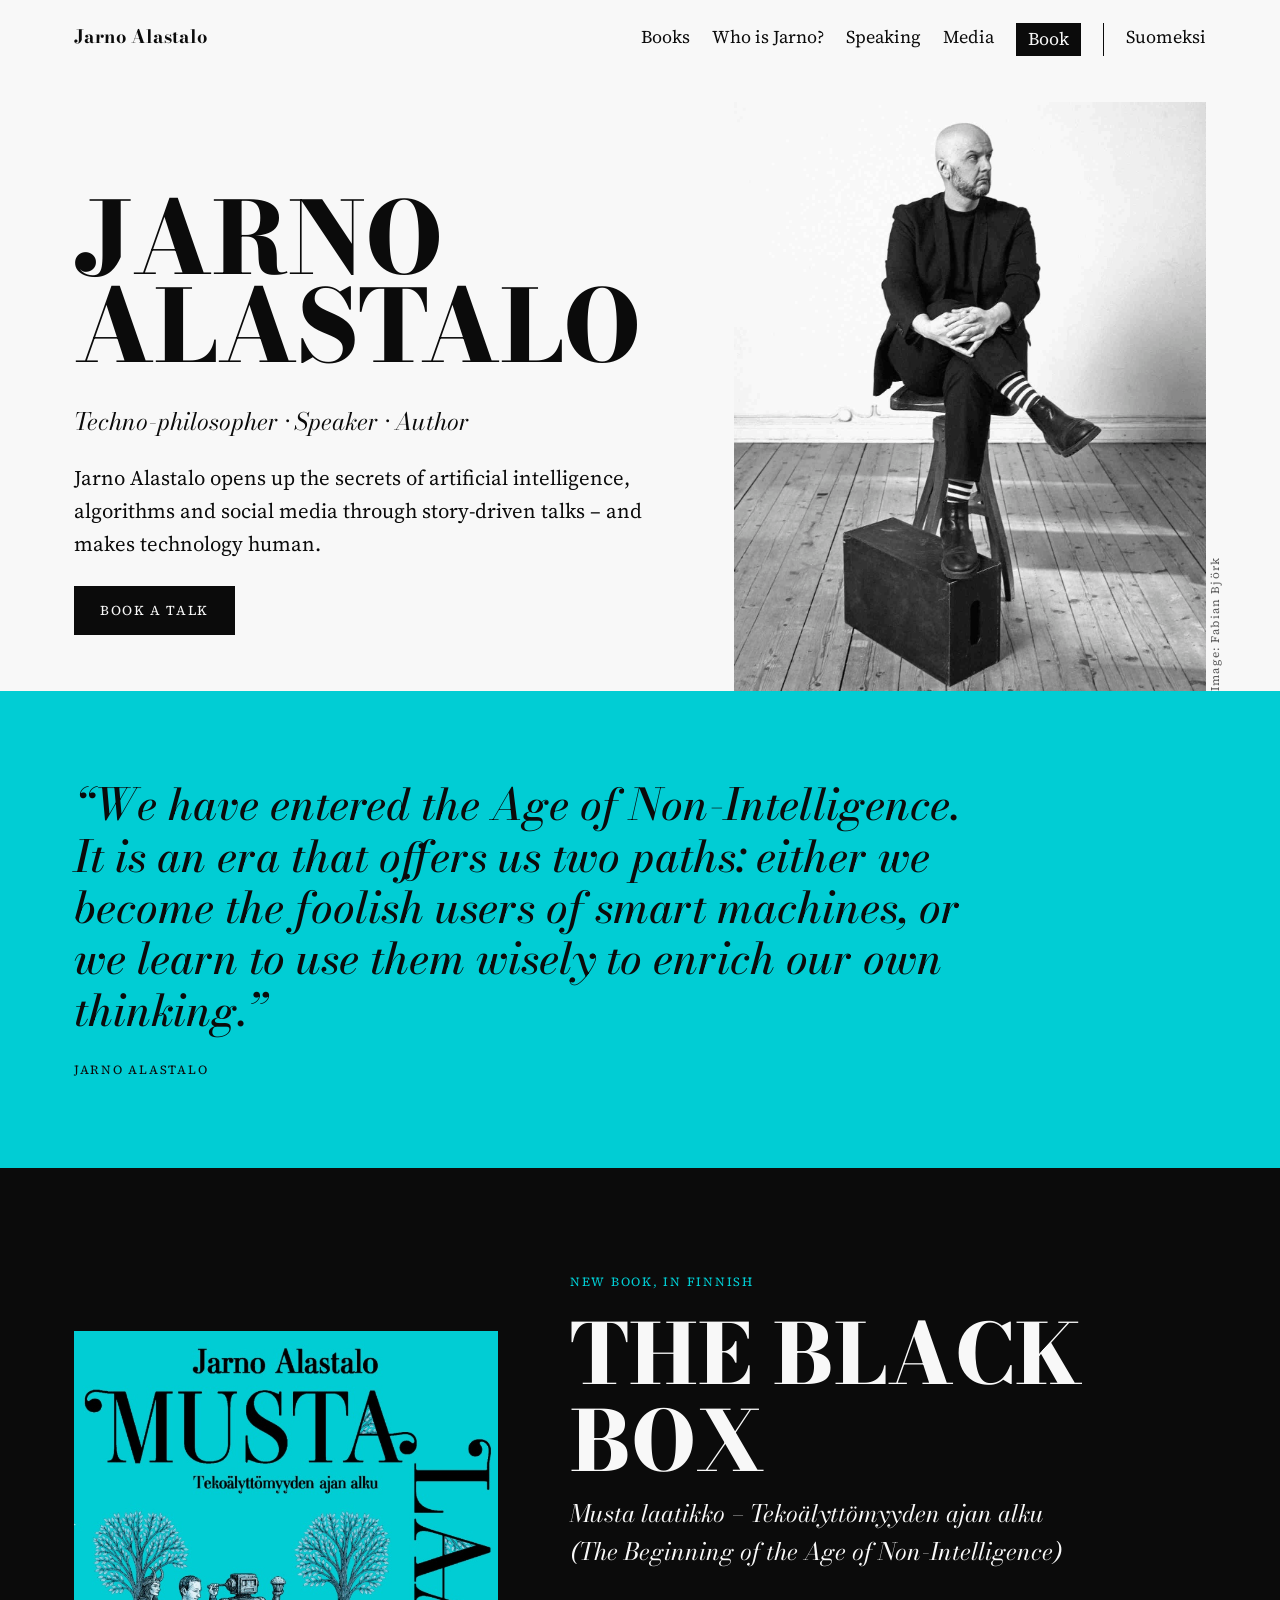
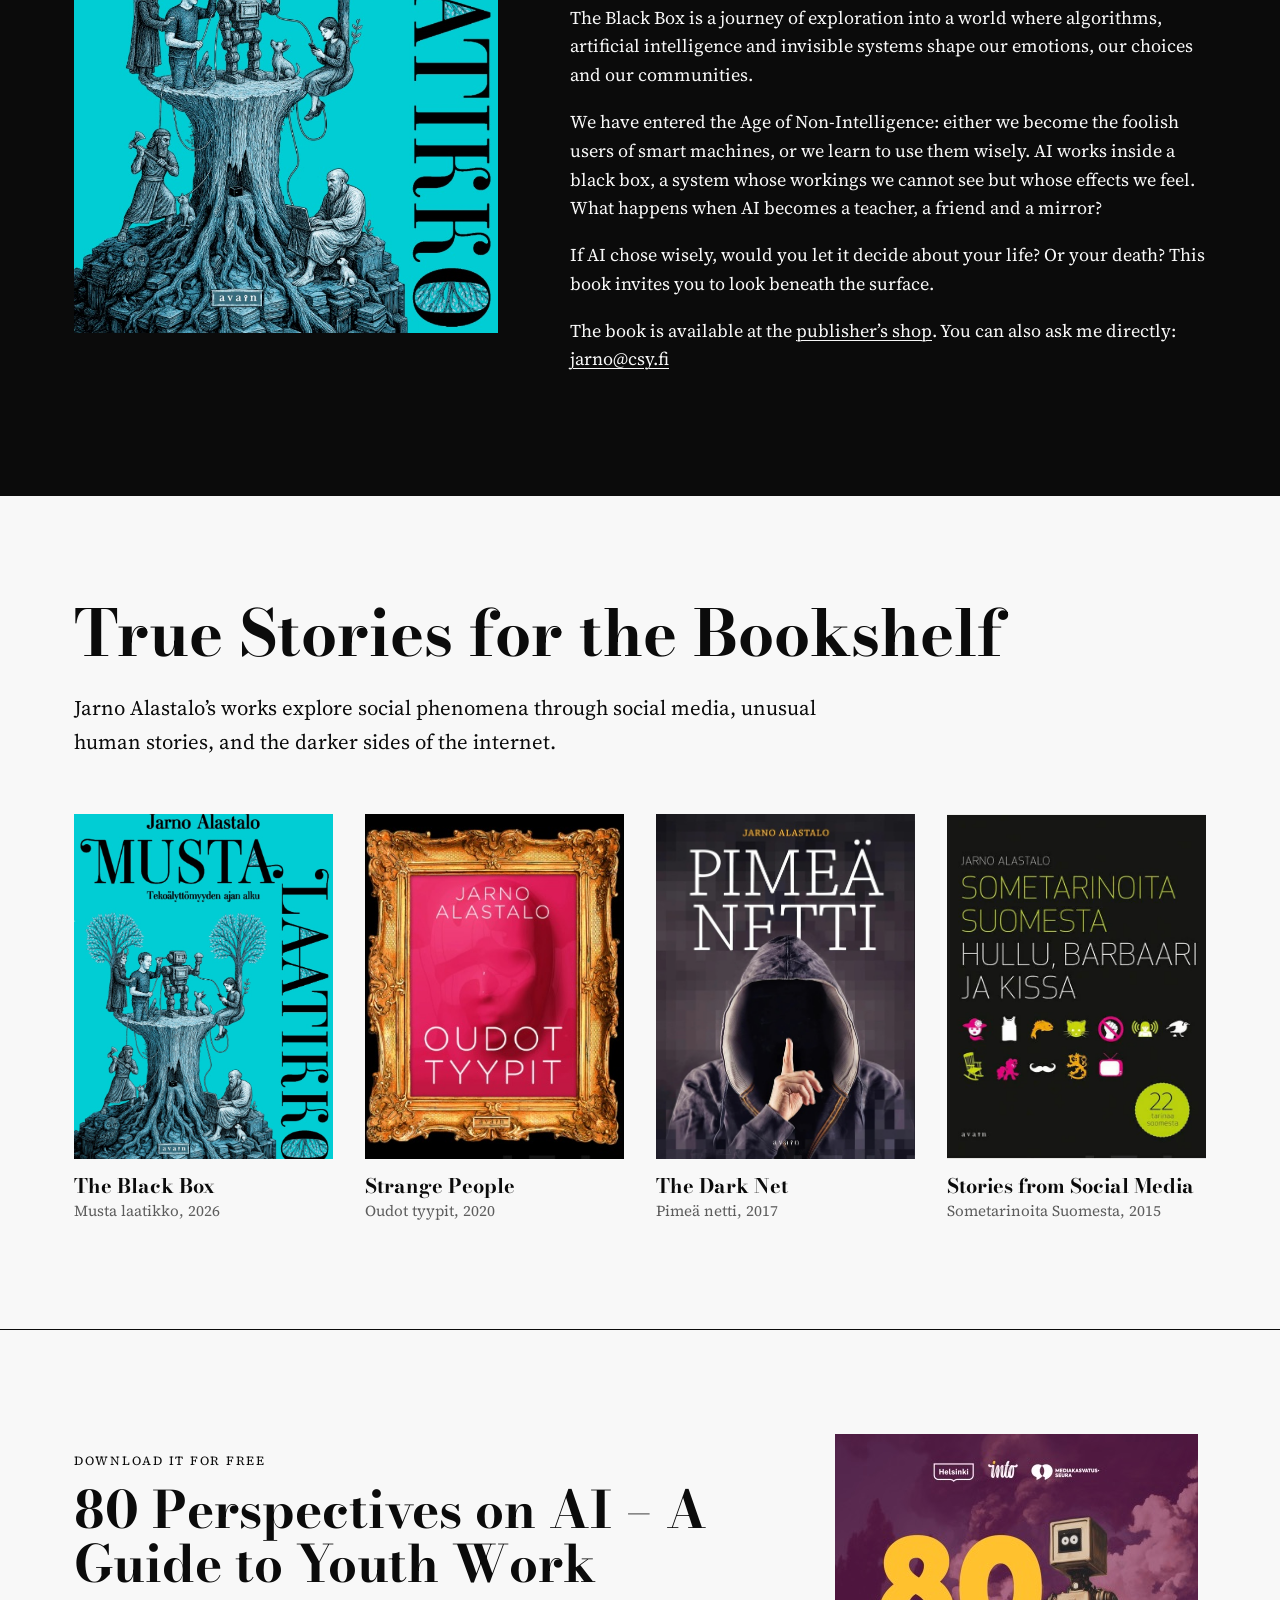
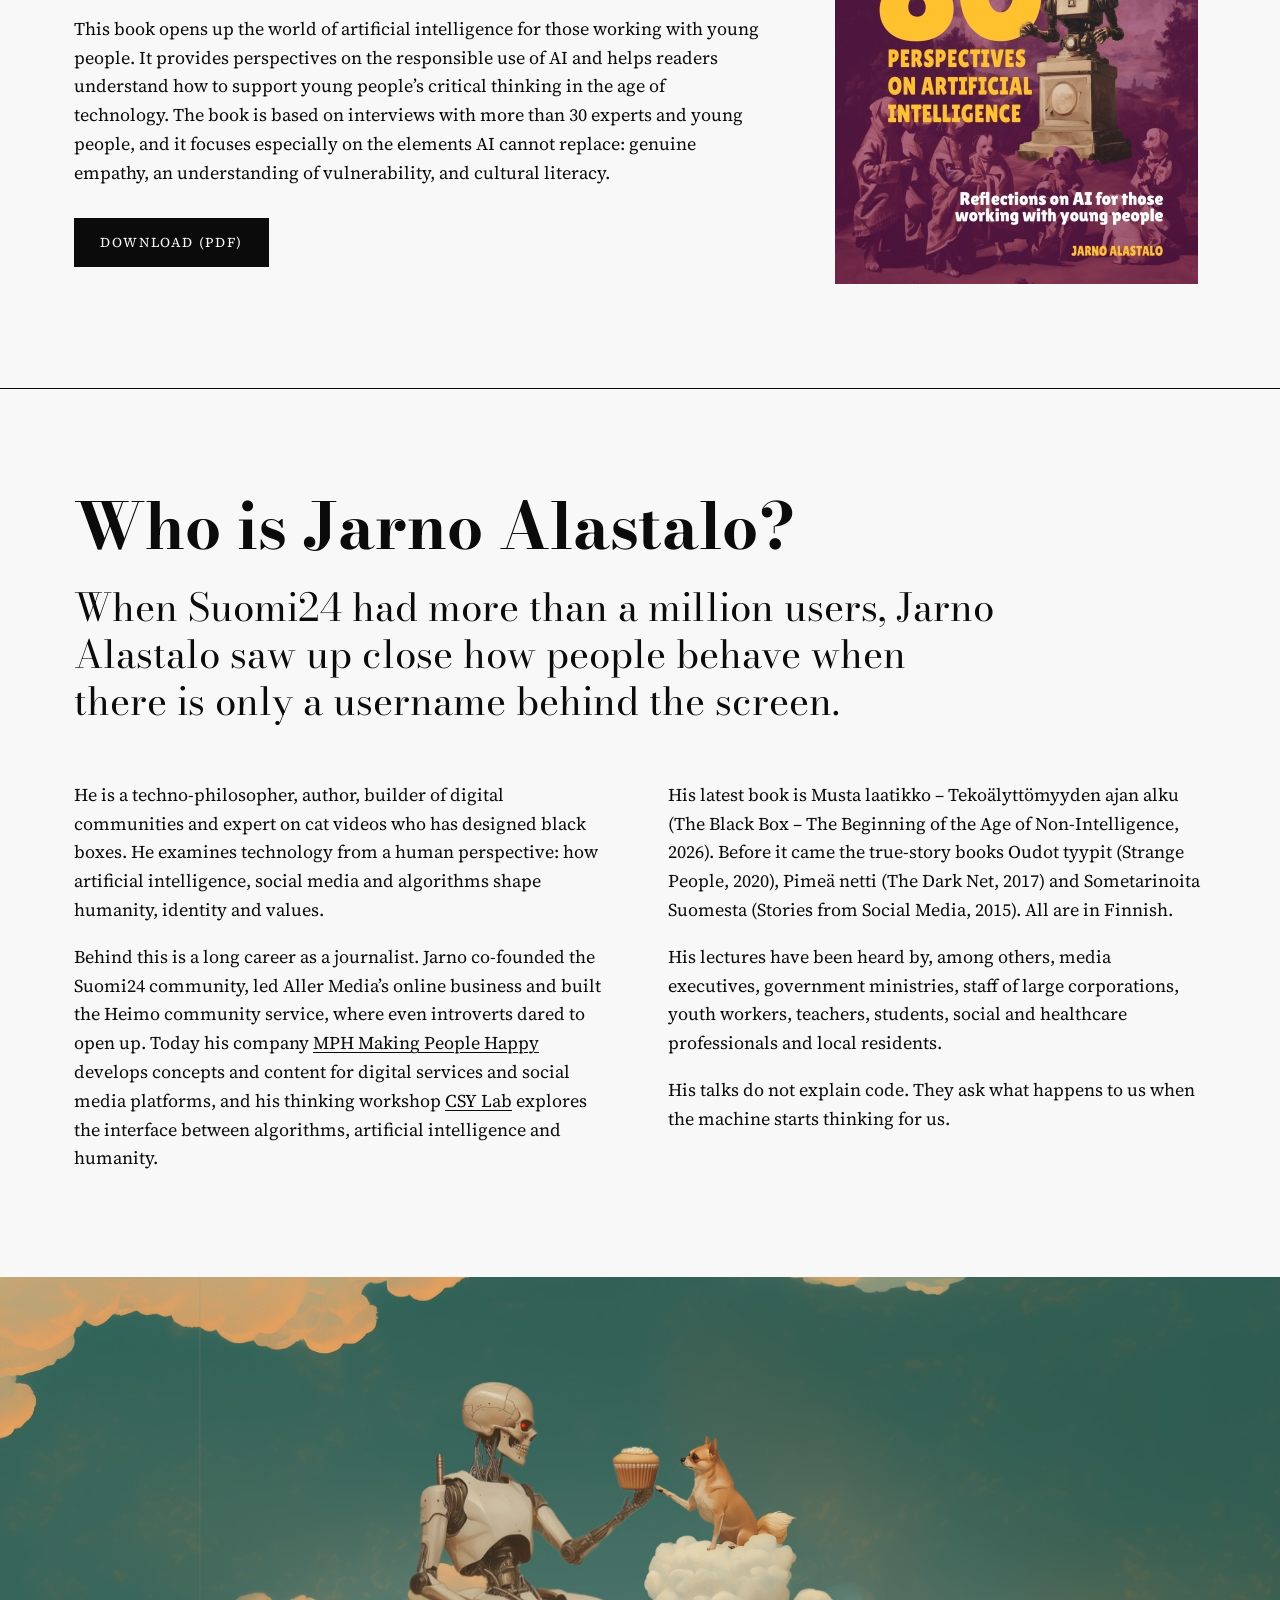
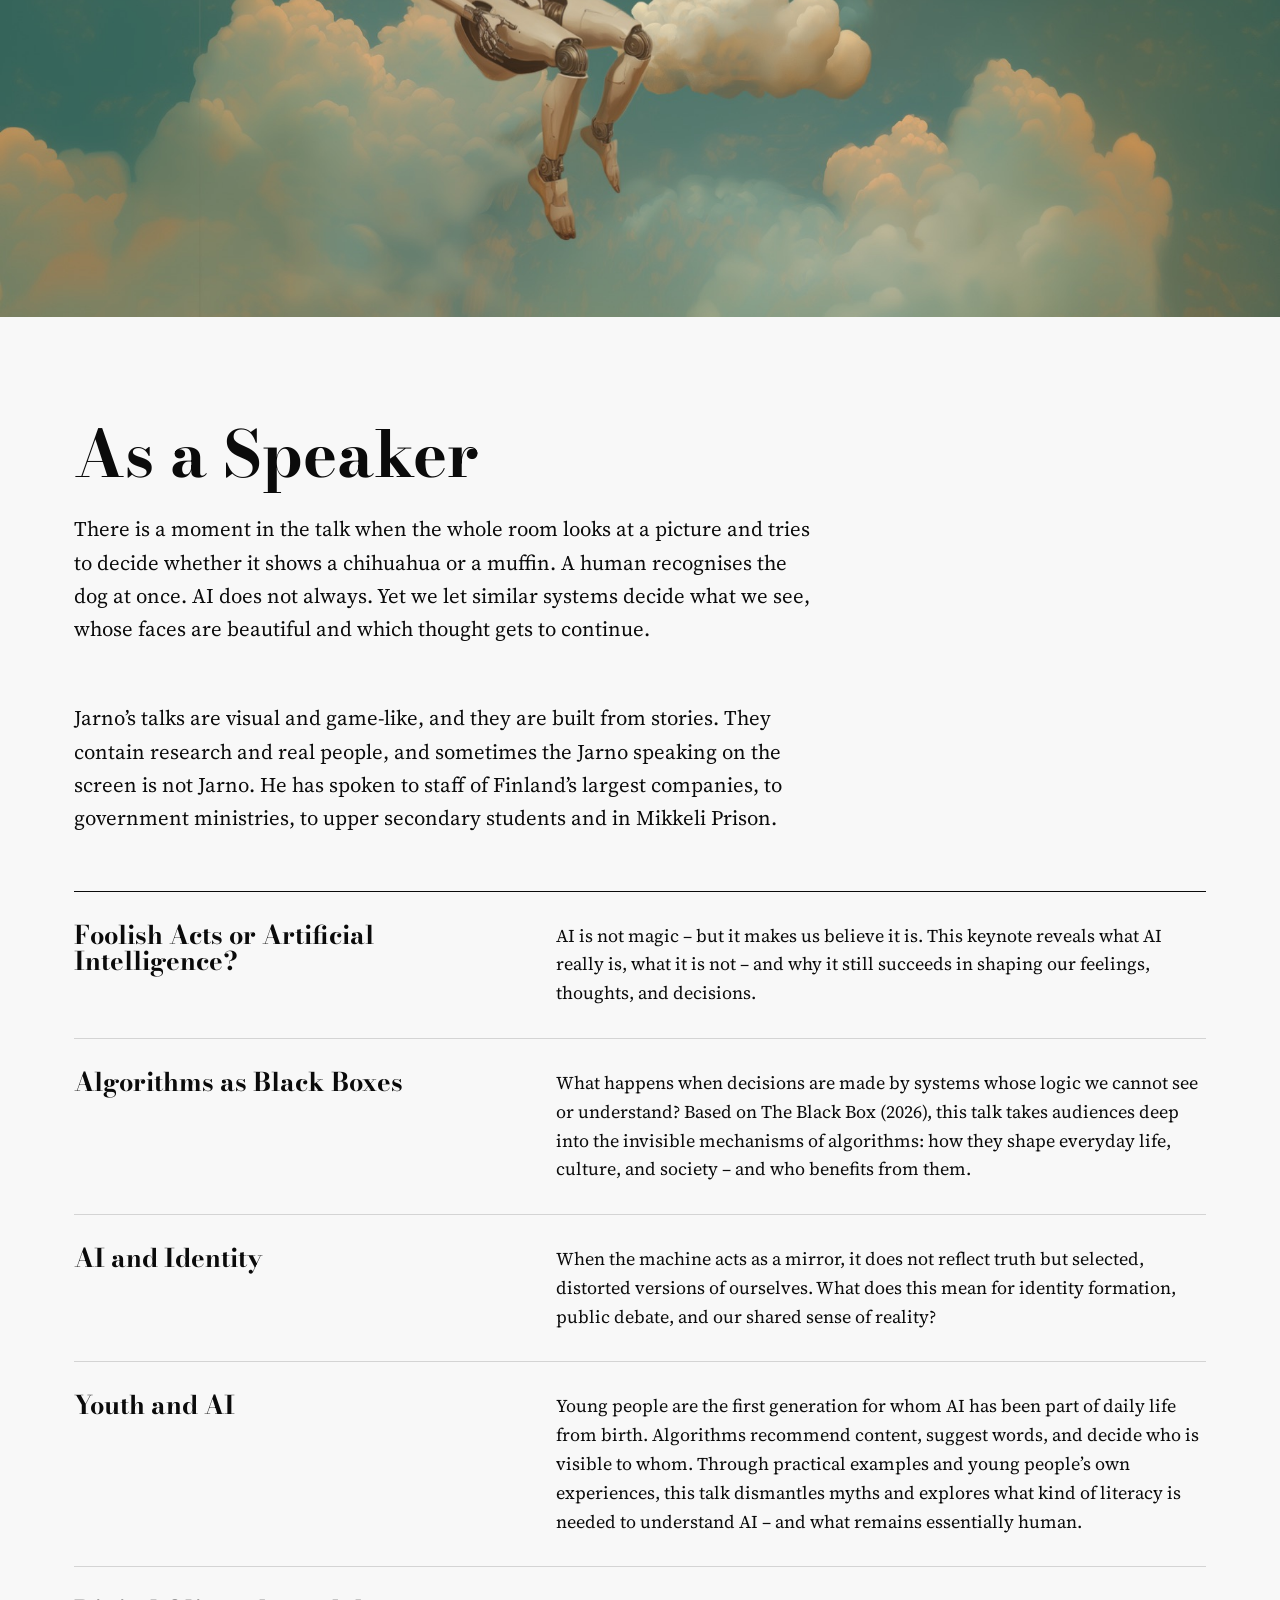
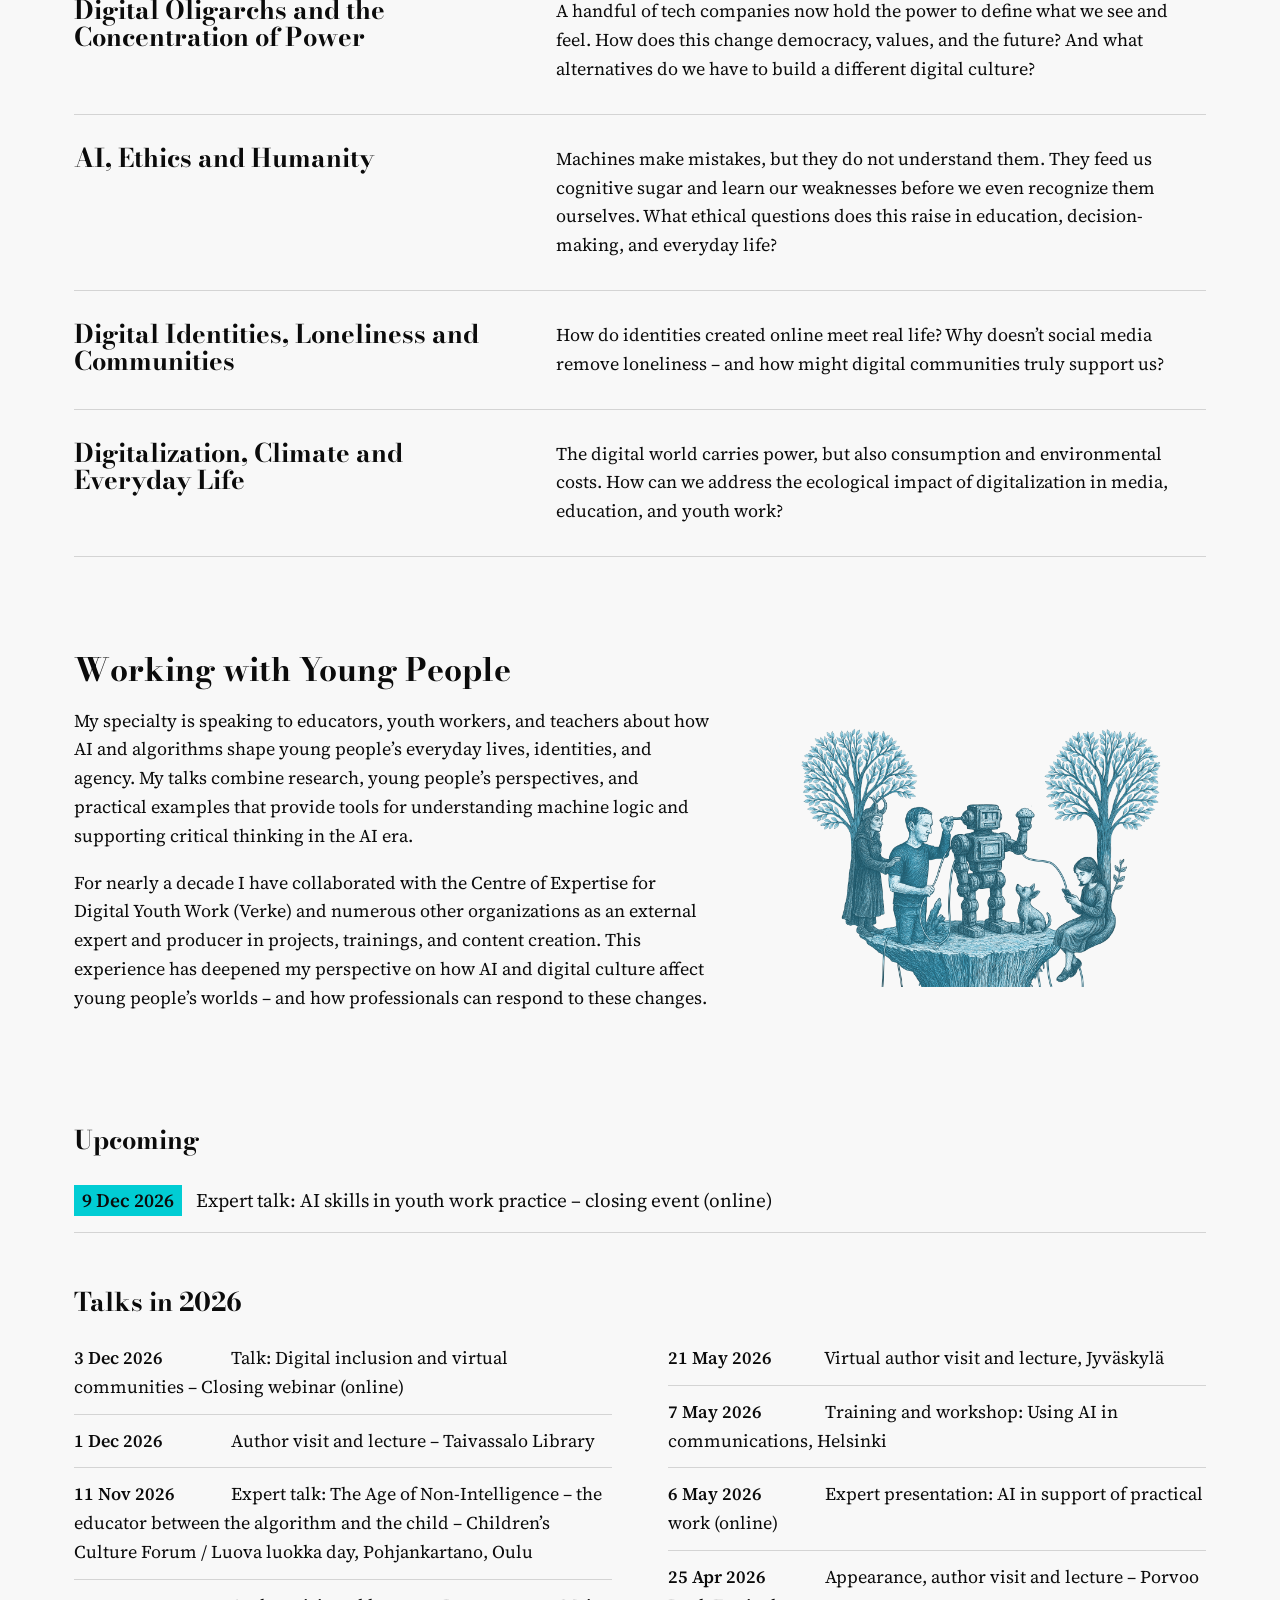
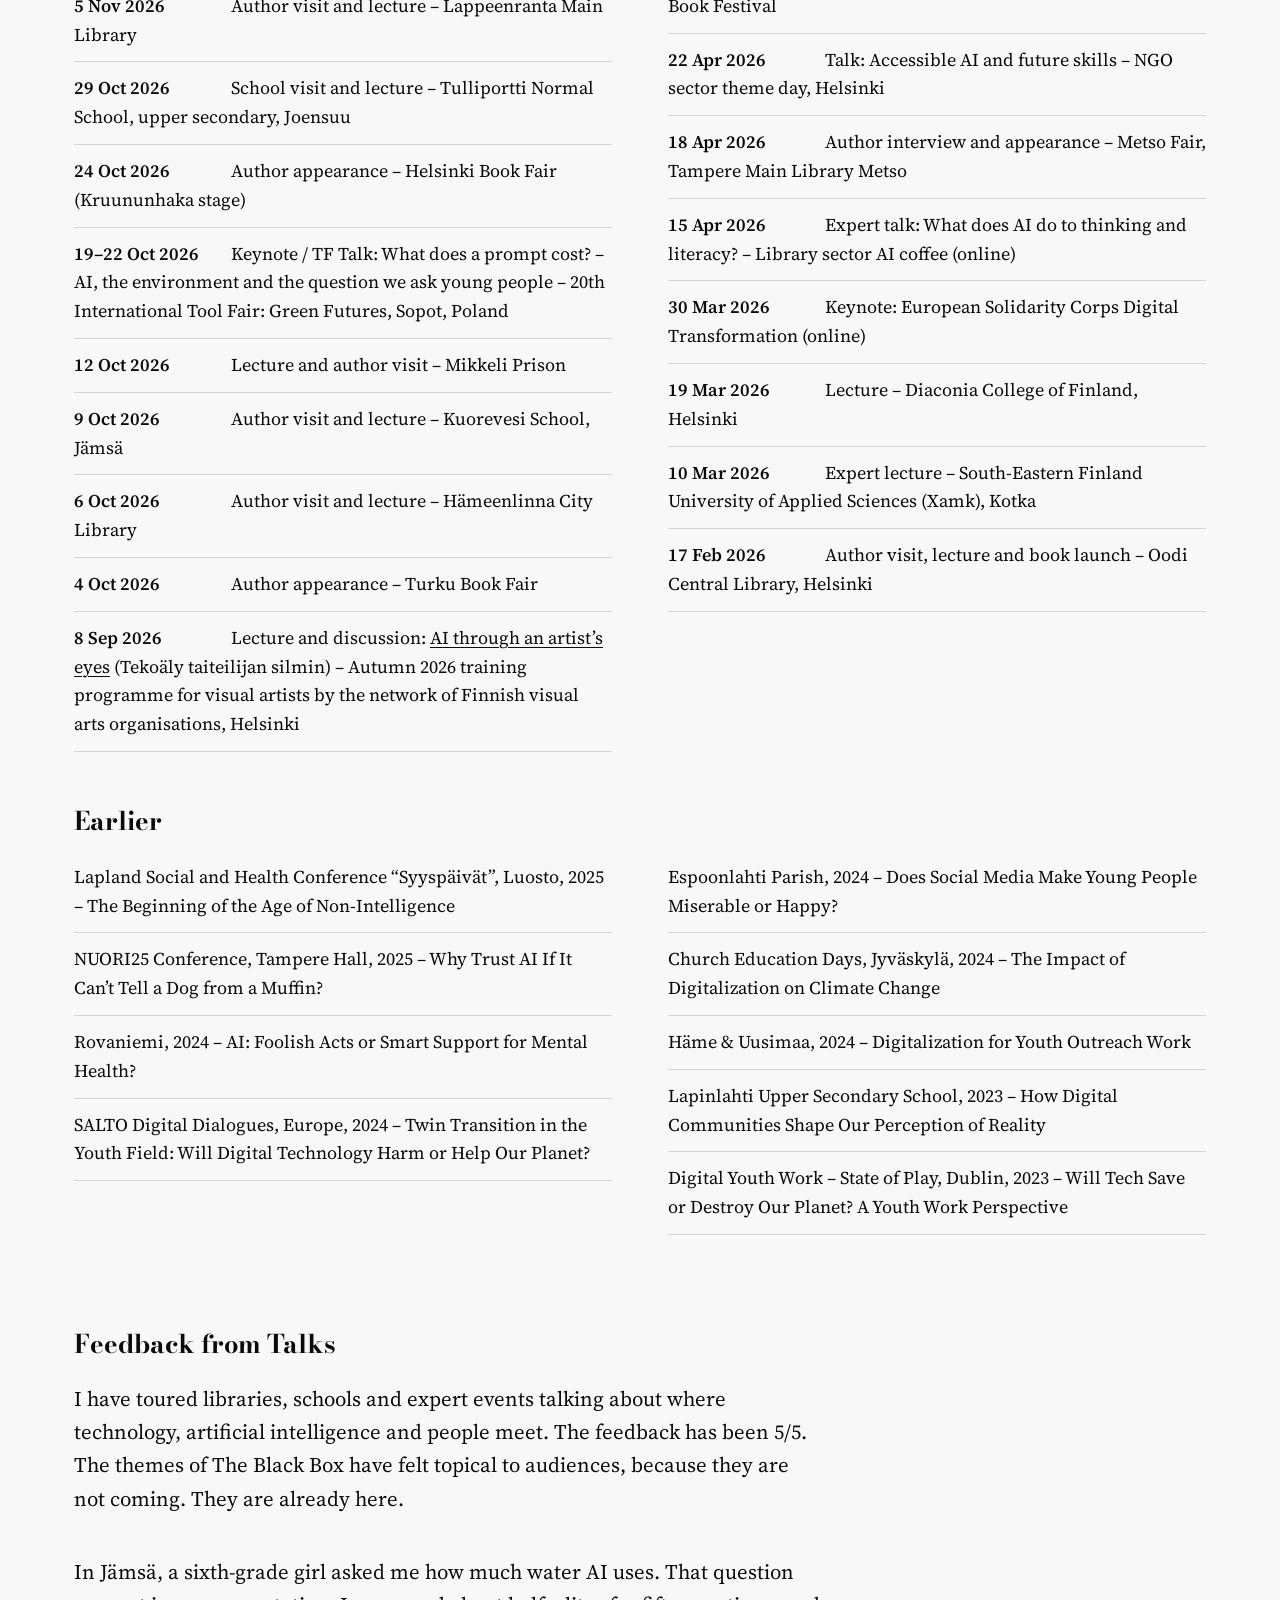
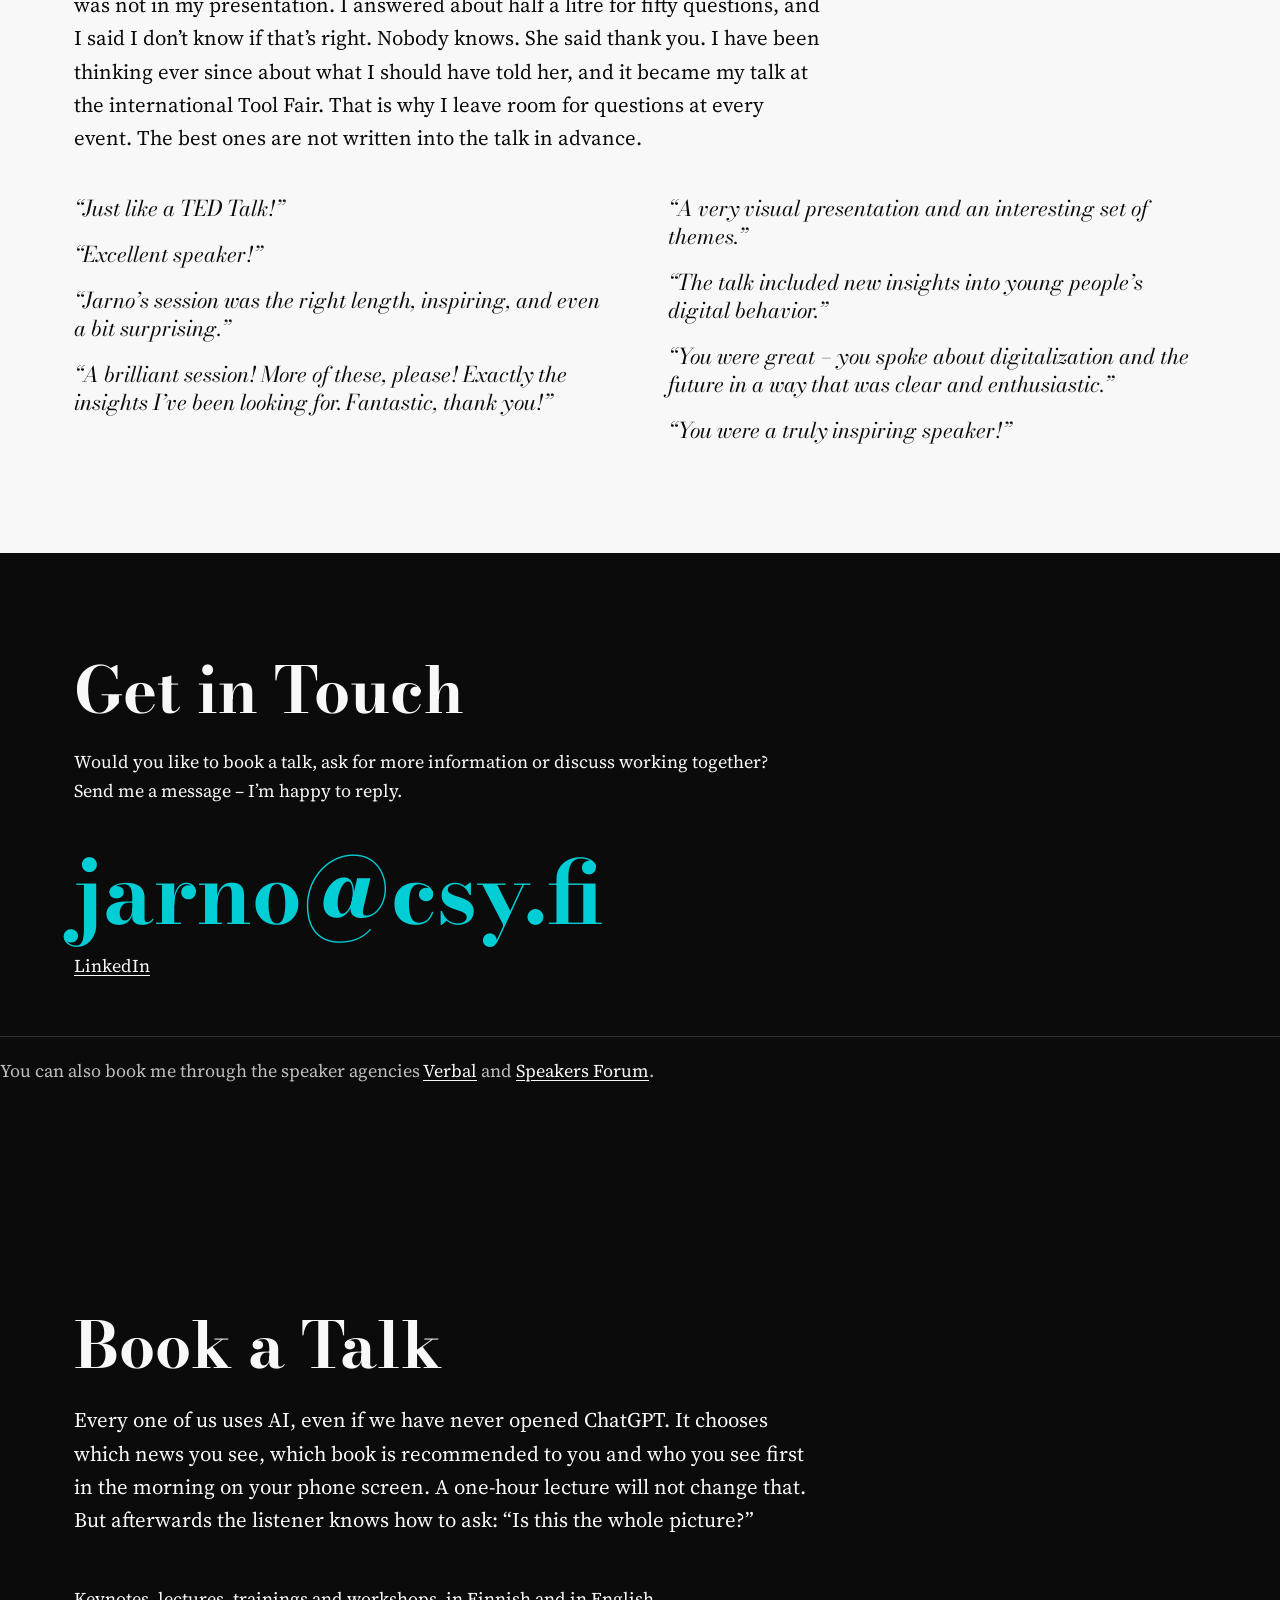
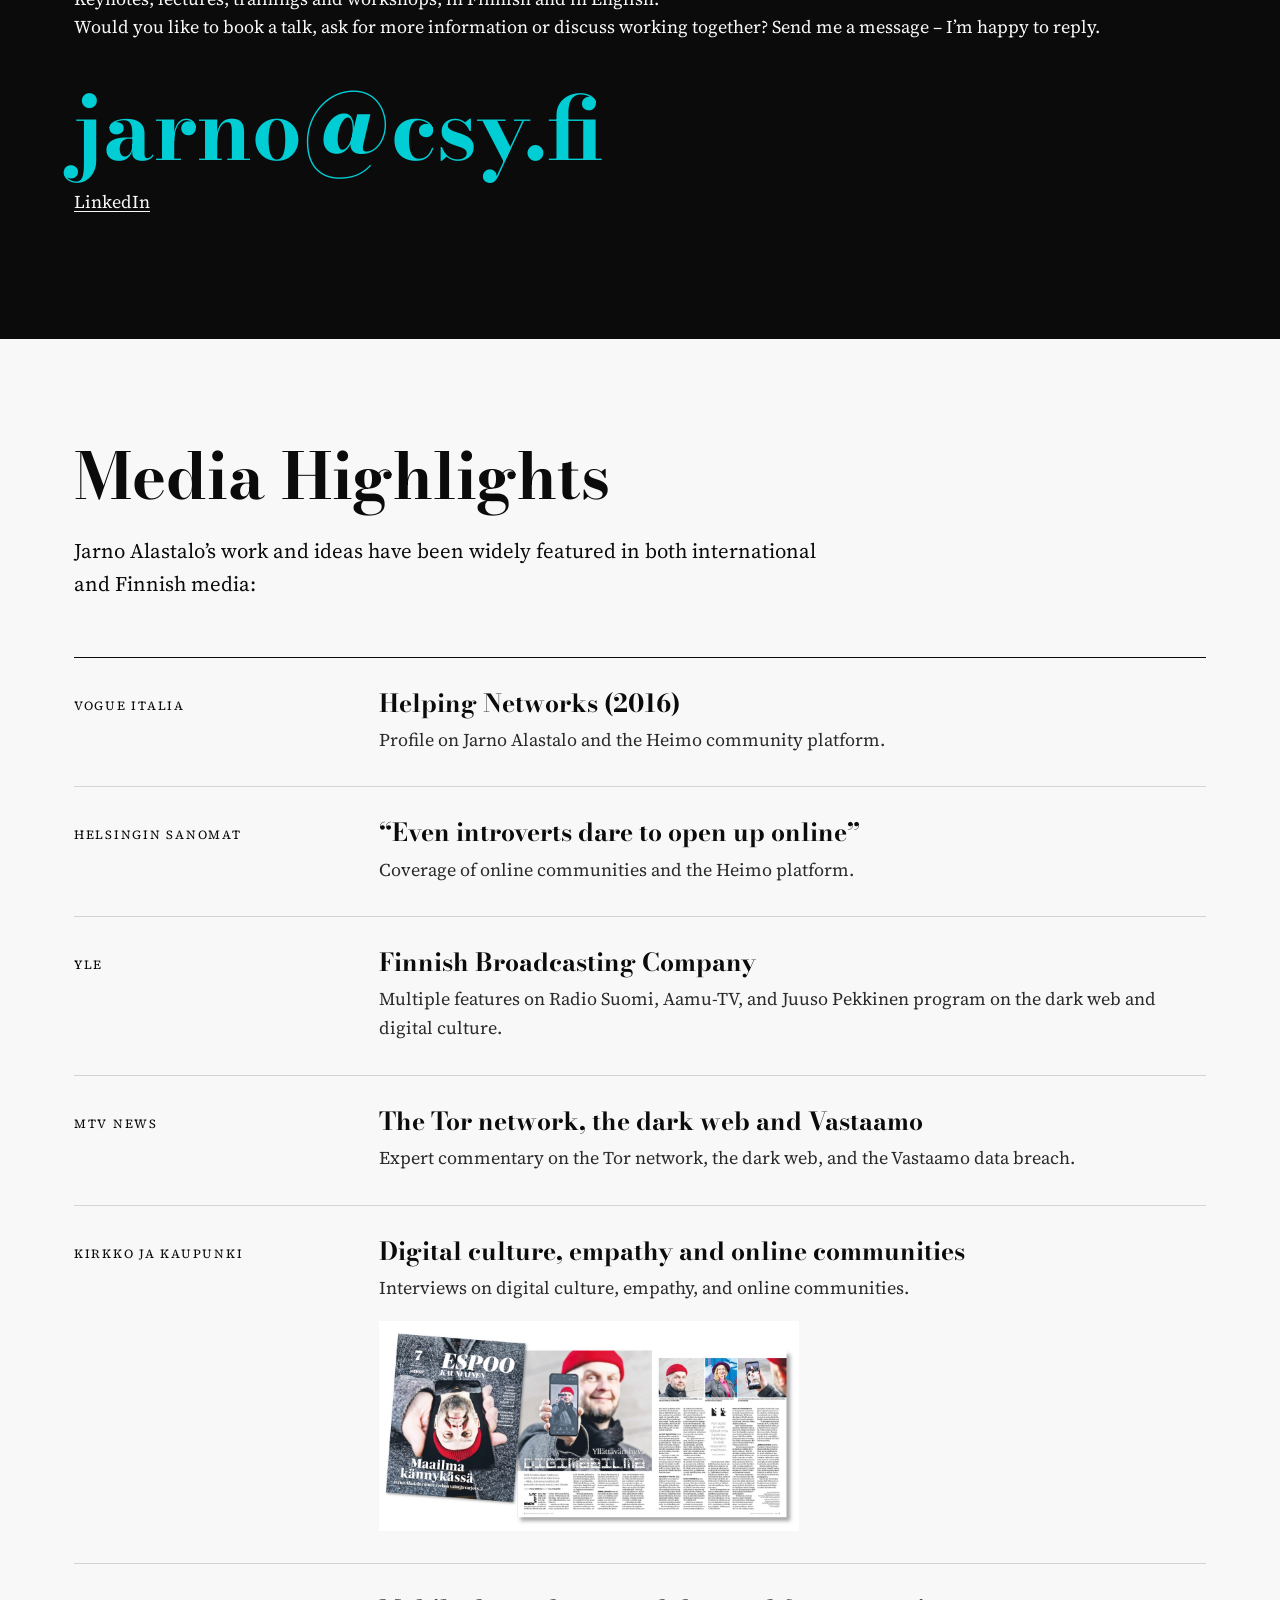
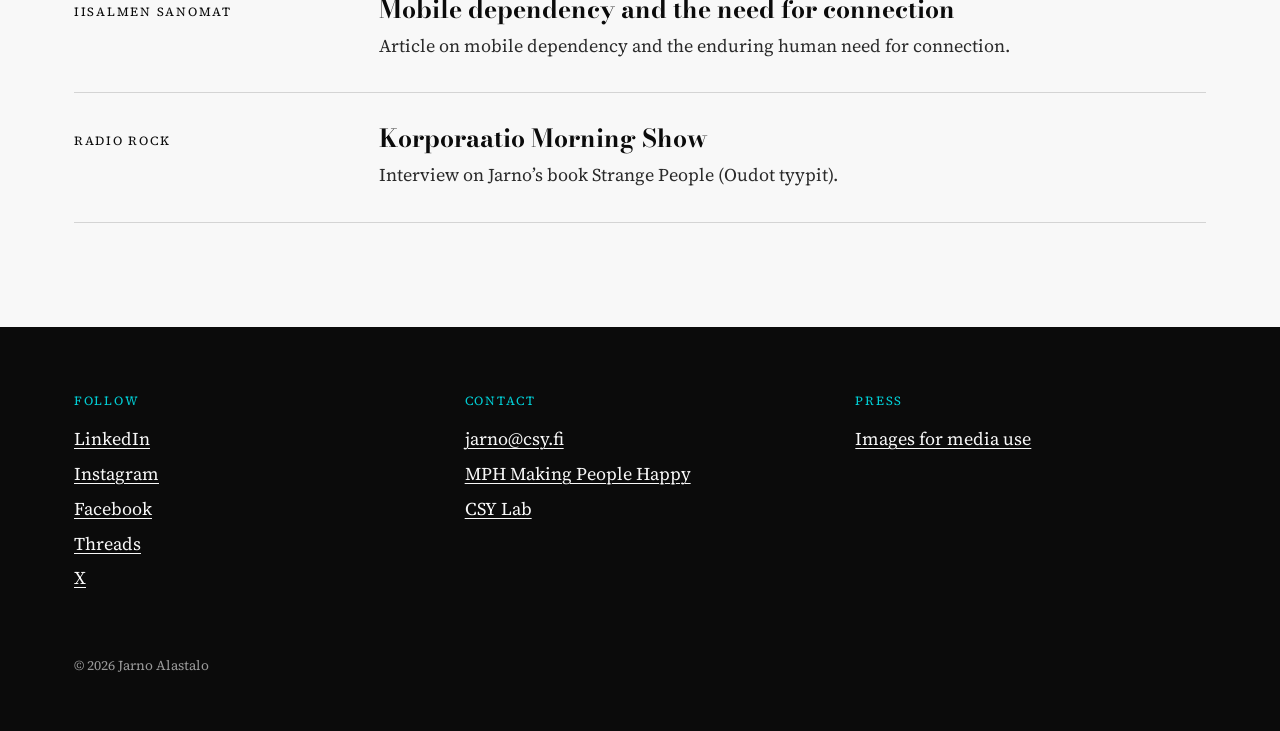
==== commit 3e43dd12: "Englanninkieliset johdannot suomenkielisten mukaisiksi Co-Authored-By: Claude Opus 5.5 <noreply@anth" ====
--- a/en/index.html
+++ b/en/index.html
@@ -252,8 +252,8 @@
 <section class="osio" id="speaking">
   <div class="sisalto">
     <h2>As a Speaker</h2>
-    <p class="johdanto">Jarno Alastalo is a techno-philosopher and author who brings clarity, depth, and storytelling to complex questions about AI, algorithms, and digital culture. His talks combine philosophical insight with practical examples, making them engaging for audiences ranging from corporate leaders to educators and youth professionals.</p>
-    <p class="johdanto">He is known for his ability to transform abstract ideas into vivid, accessible narratives and for creating presentations that are visually compelling and rhythmically well-structured. Whether addressing identity in the age of AI, the hidden power of algorithms, or the future of digital communities, Jarno’s keynotes inspire audiences to reflect, question, and take action.</p>
+    <p class="johdanto">There is a moment in the talk when the whole room looks at a picture and tries to decide whether it shows a chihuahua or a muffin. A human recognises the dog at once. AI does not always. Yet we let similar systems decide what we see, whose faces are beautiful and which thought gets to continue.</p>
+    <p class="johdanto">Jarno’s talks are visual and game-like, and they are built from stories. They contain research and real people, and sometimes the Jarno speaking on the screen is not Jarno. He has spoken to staff of Finland’s largest companies, to government ministries, to upper secondary students and in Mikkeli Prison.</p>
 
     <ul class="teemat">
       <li><h3>Foolish Acts or Artificial Intelligence?</h3><p>AI is not magic – but it makes us believe it is. This keynote reveals what AI really is, what it is not – and why it still succeeds in shaping our feelings, thoughts, and decisions.</p></li>
@@ -322,6 +322,8 @@
 
     <div class="palaute">
       <h3>Feedback from Talks</h3>
+      <p class="palaute-johdanto">I have toured libraries, schools and expert events talking about where technology, artificial intelligence and people meet. The feedback has been 5/5. The themes of The Black Box have felt topical to audiences, because they are not coming. They are already here.</p>
+      <p class="palaute-johdanto">In Jämsä, a sixth-grade girl asked me how much water AI uses. That question was not in my presentation. I answered about half a litre for fifty questions, and I said I don’t know if that’s right. Nobody knows. She said thank you. I have been thinking ever since about what I should have told her, and it became my talk at the international Tool Fair. That is why I leave room for questions at every event. The best ones are not written into the talk in advance.</p>
       <div class="palstat">
         <p>“Just like a TED Talk!”</p>
         <p>“Excellent speaker!”</p>
@@ -351,6 +353,7 @@
 <section class="musta yhteys" id="contact">
   <div class="sisalto">
     <h2>Book a Talk</h2>
+    <p class="tilaa-johdanto">Every one of us uses AI, even if we have never opened ChatGPT. It chooses which news you see, which book is recommended to you and who you see first in the morning on your phone screen. A one-hour lecture will not change that. But afterwards the listener knows how to ask: “Is this the whole picture?”</p>
     <p>Keynotes, lectures, trainings and workshops, in Finnish and in English.<br>Would you like to book a talk, ask for more information or discuss working together? Send me a message – I’m happy to reply.</p>
     <a class="osoite" href="mailto:jarno@csy.fi">jarno@csy.fi</a>
     <p><a href="https://www.linkedin.com/in/alastalo/">LinkedIn</a></p>
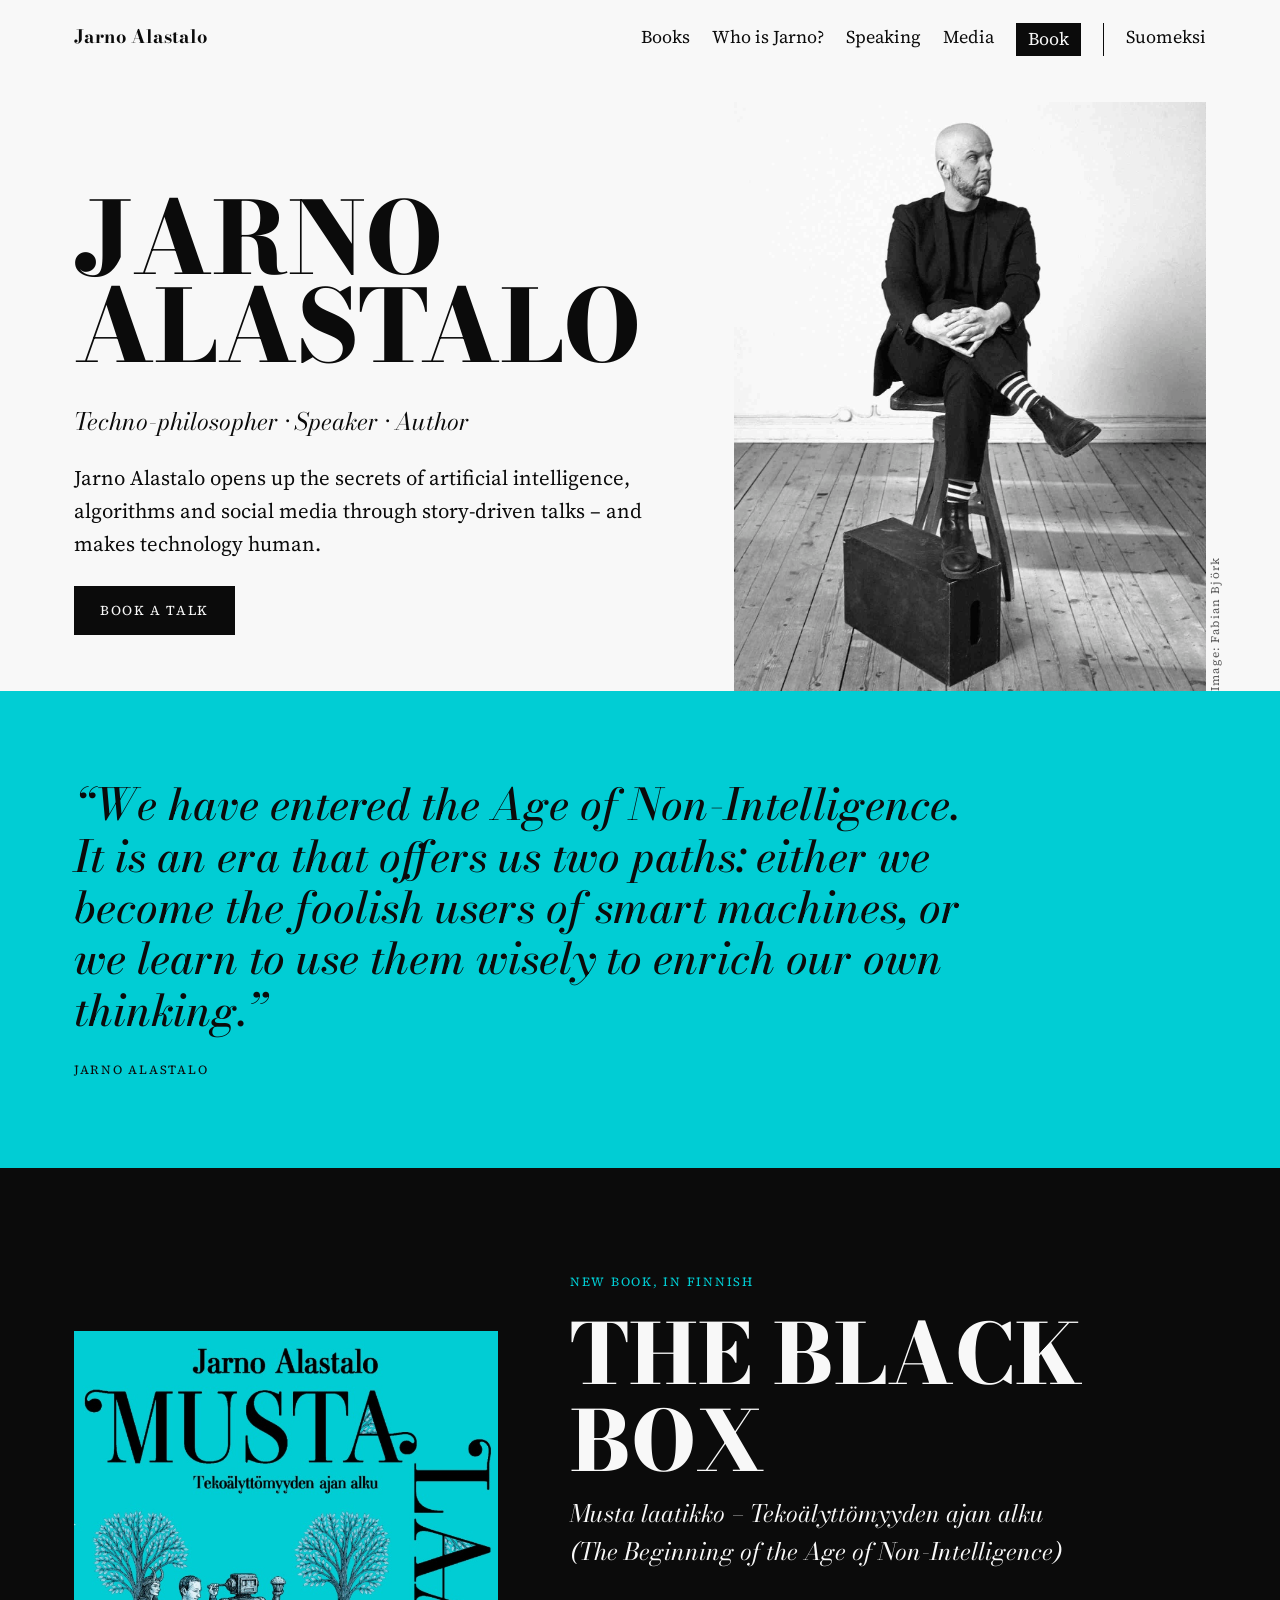
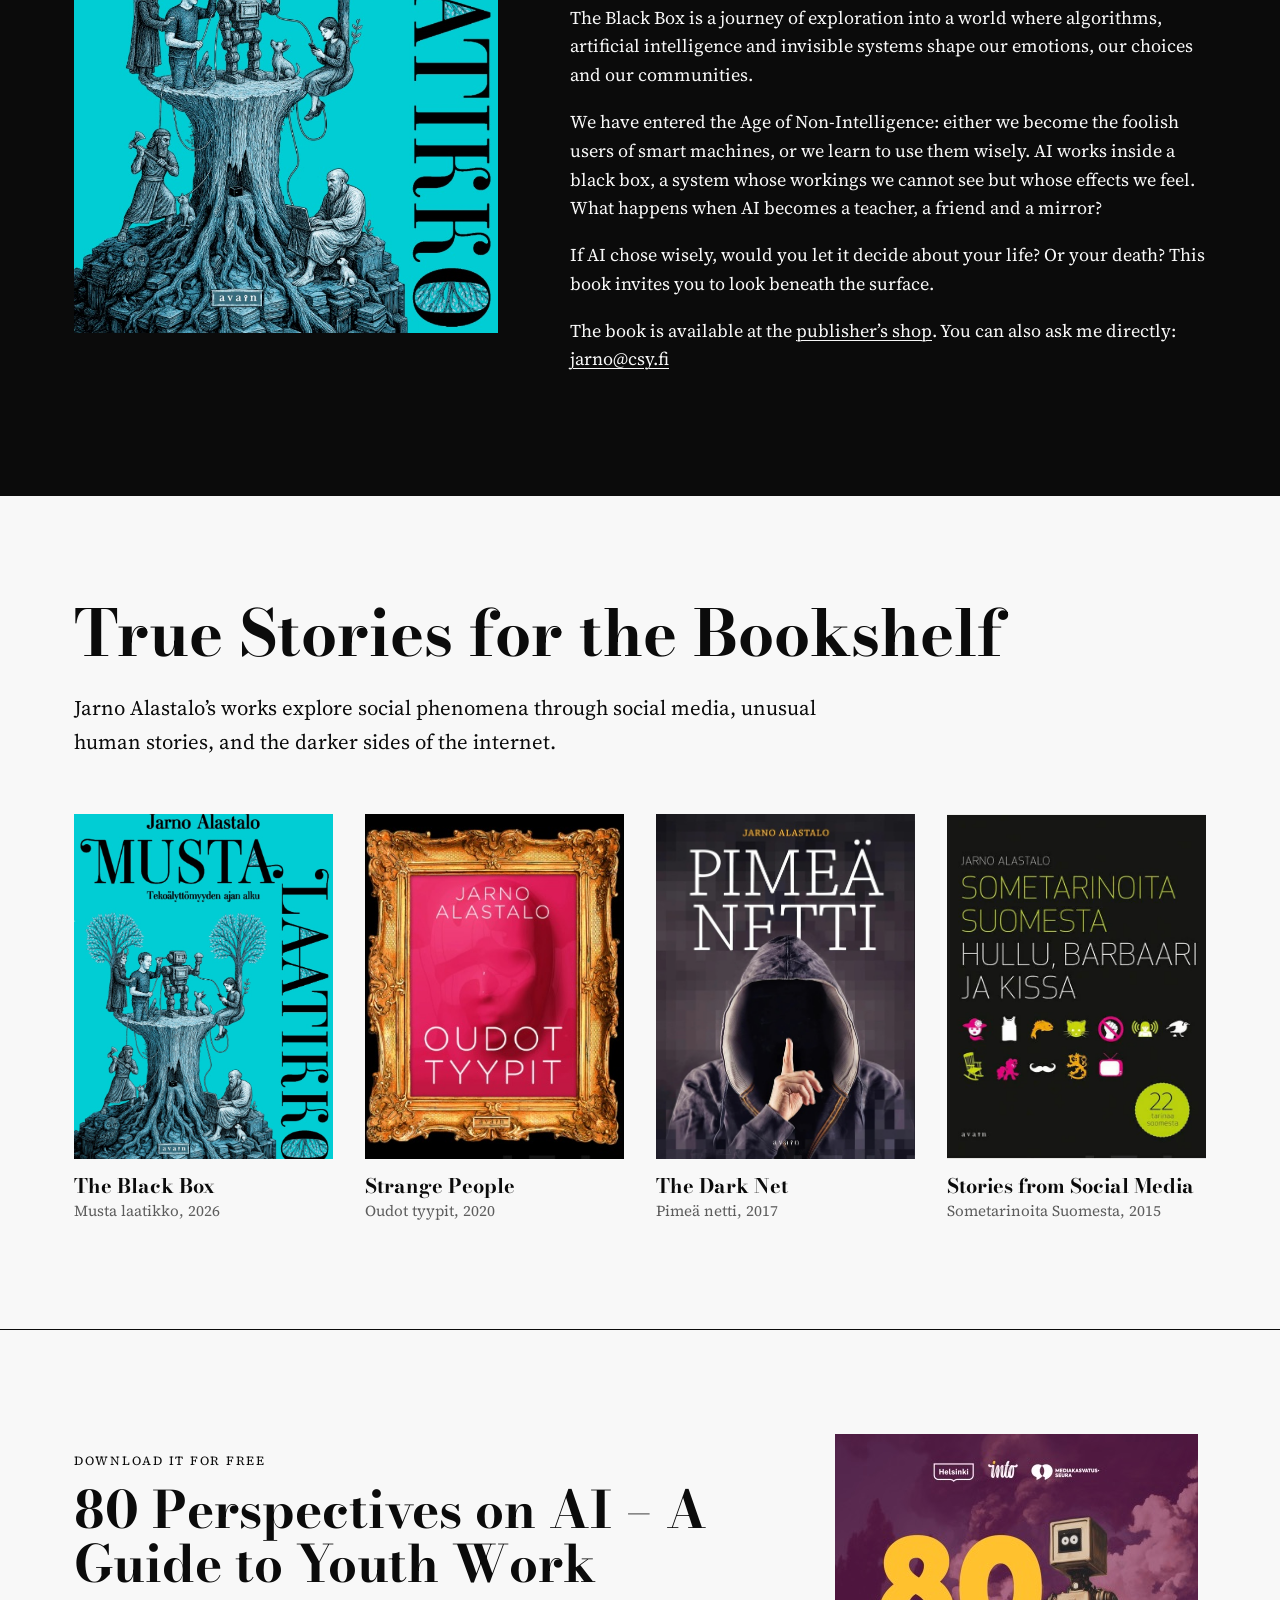
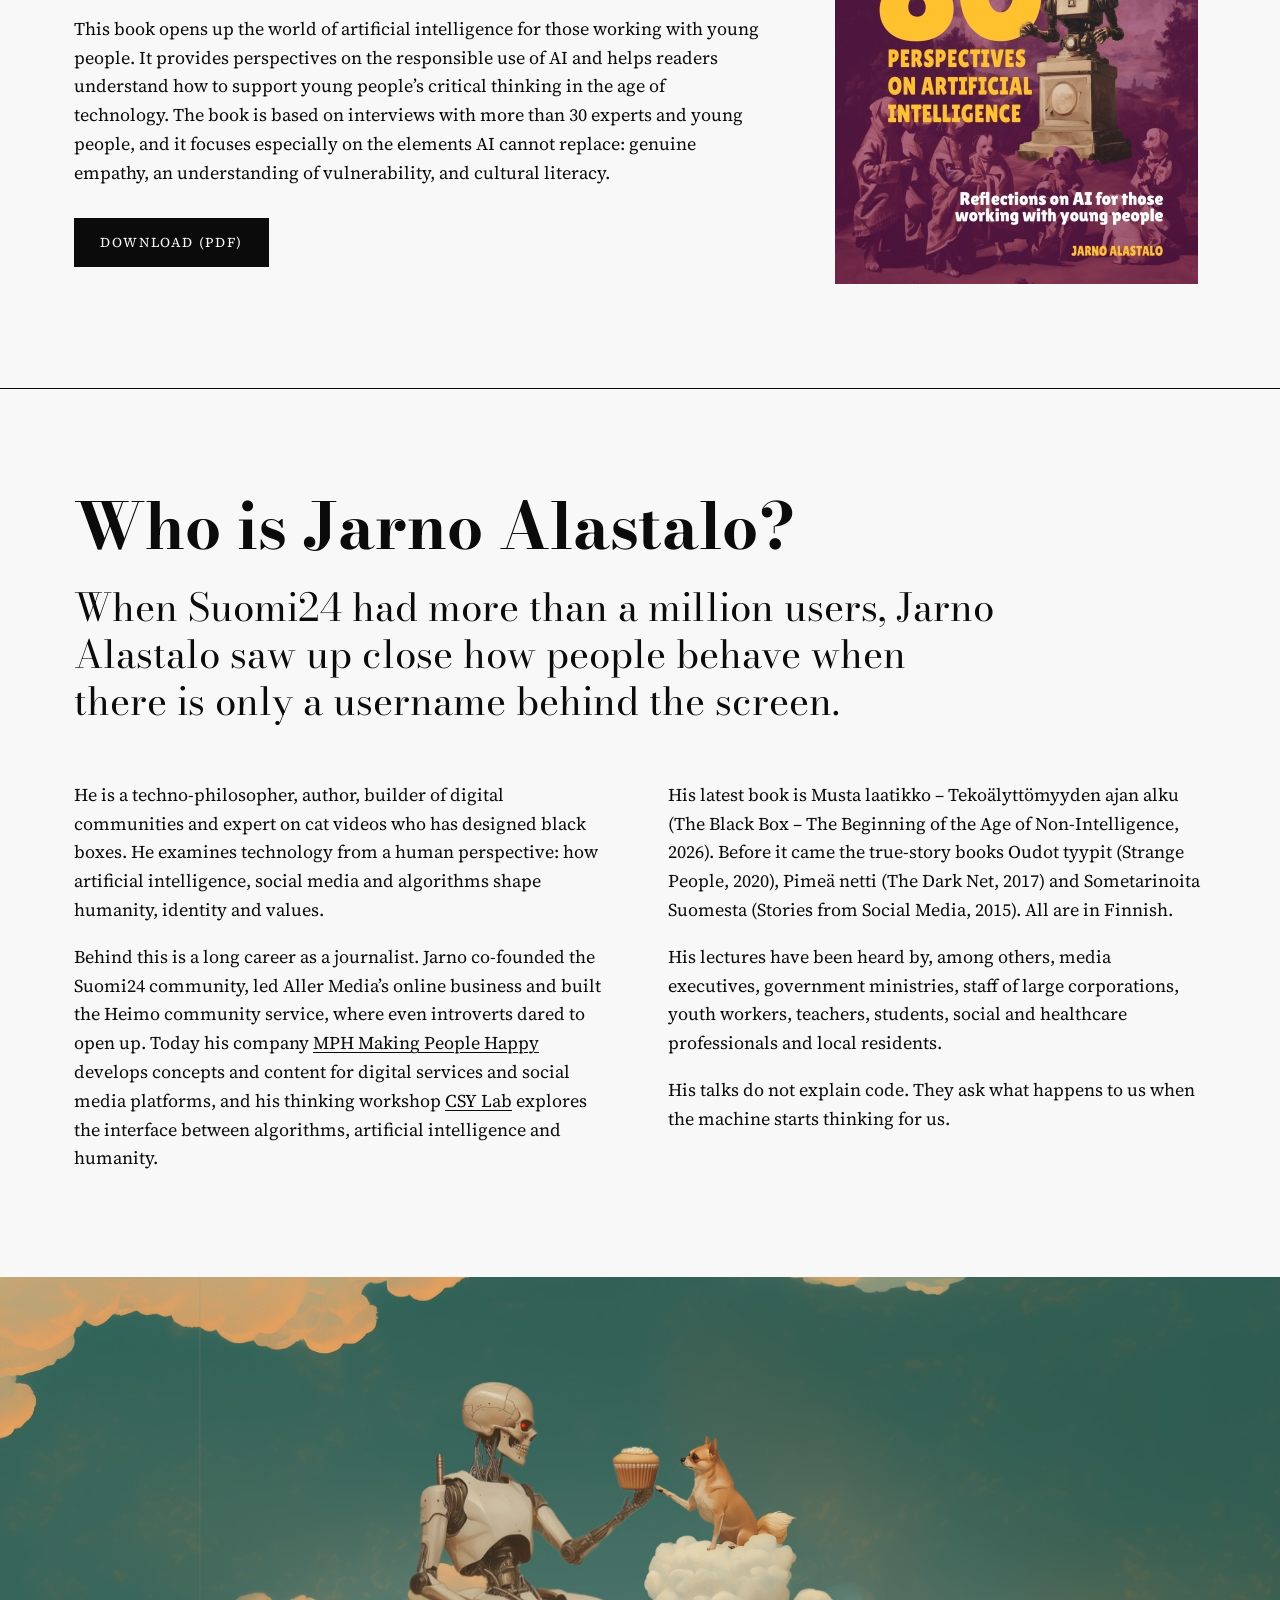
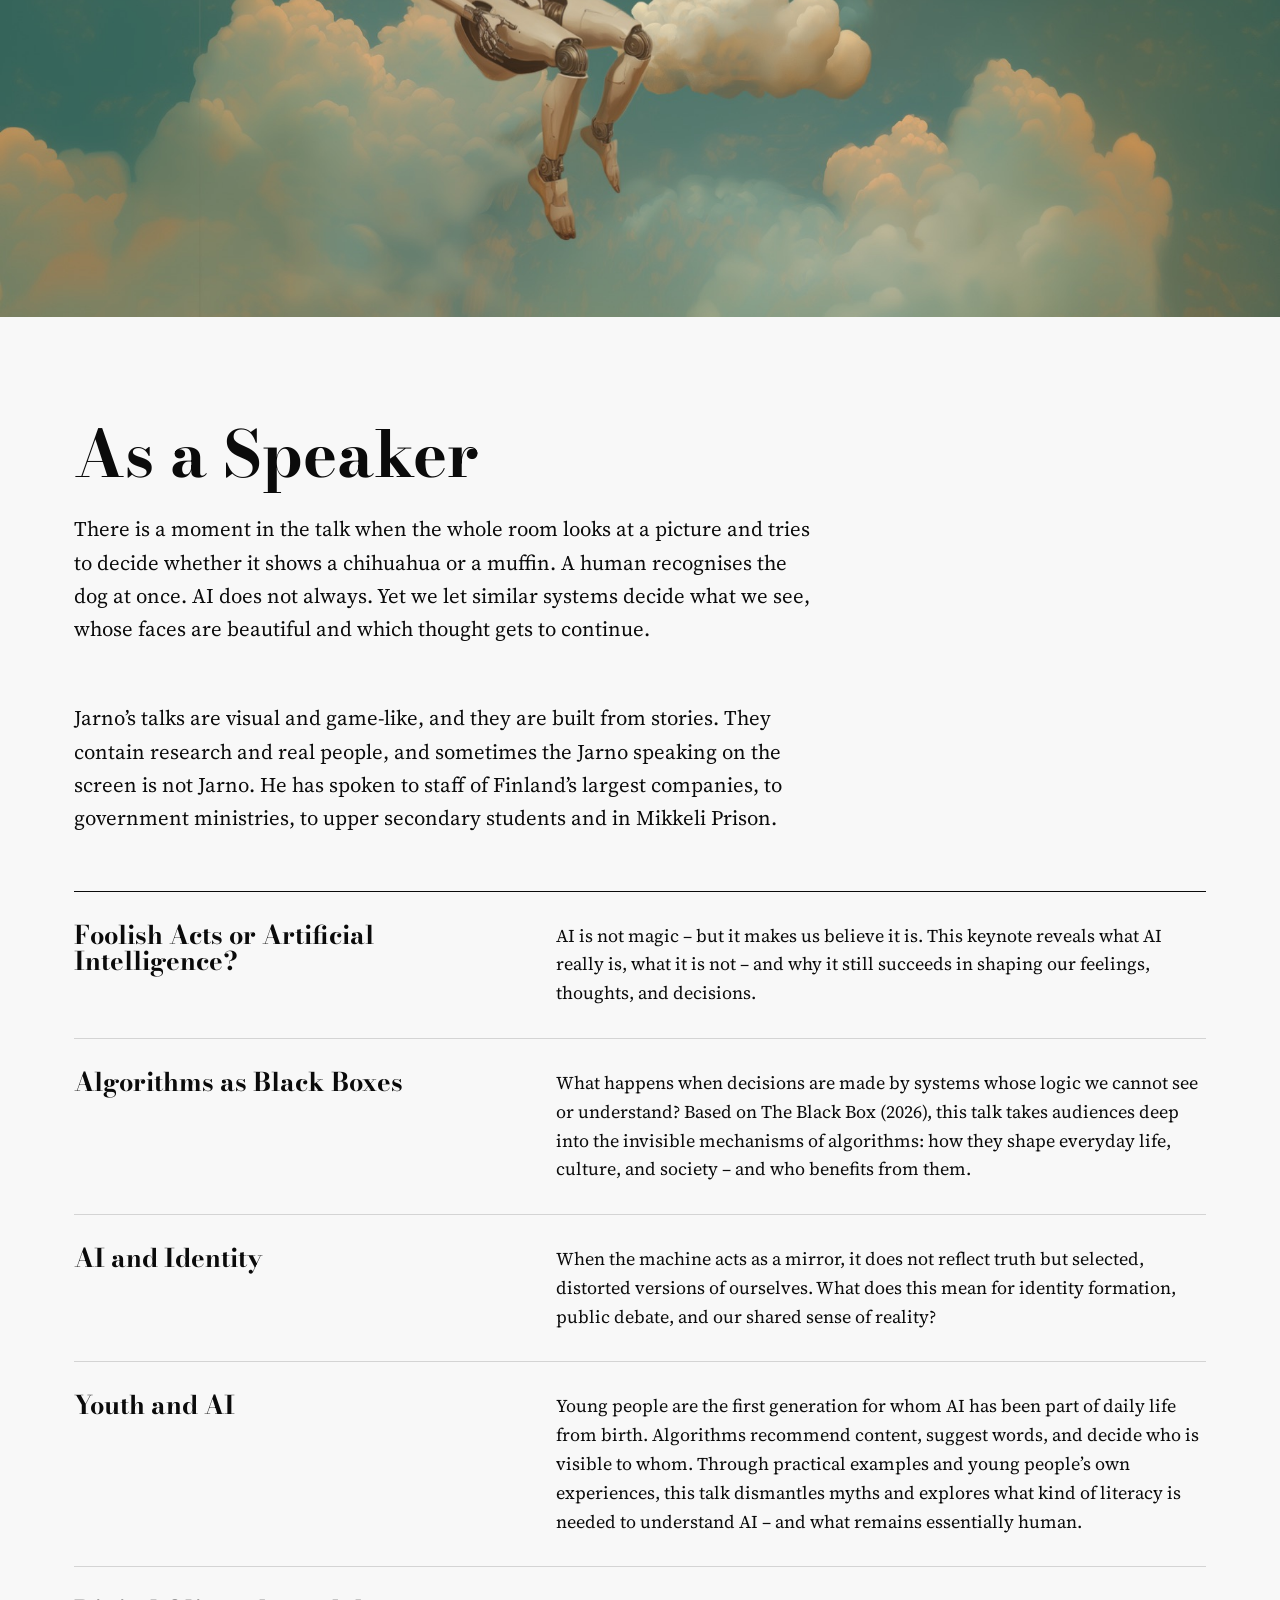
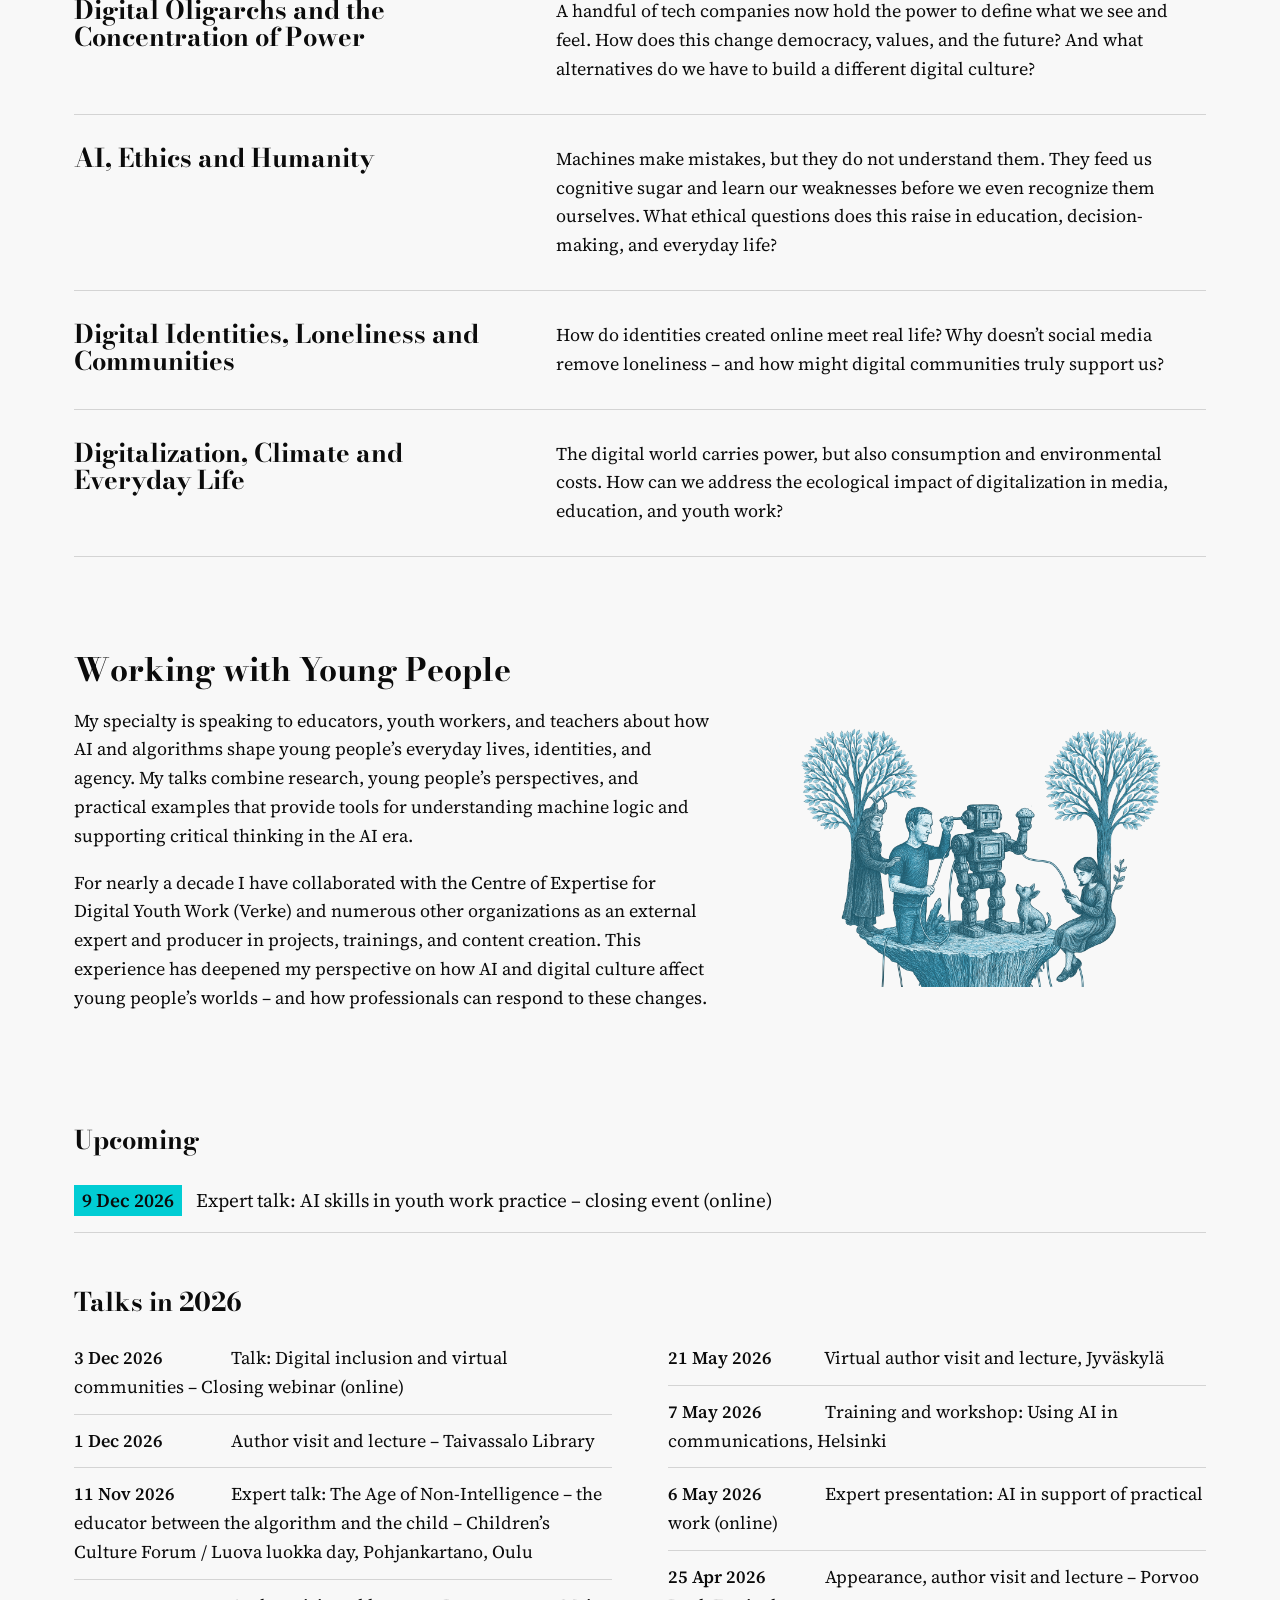
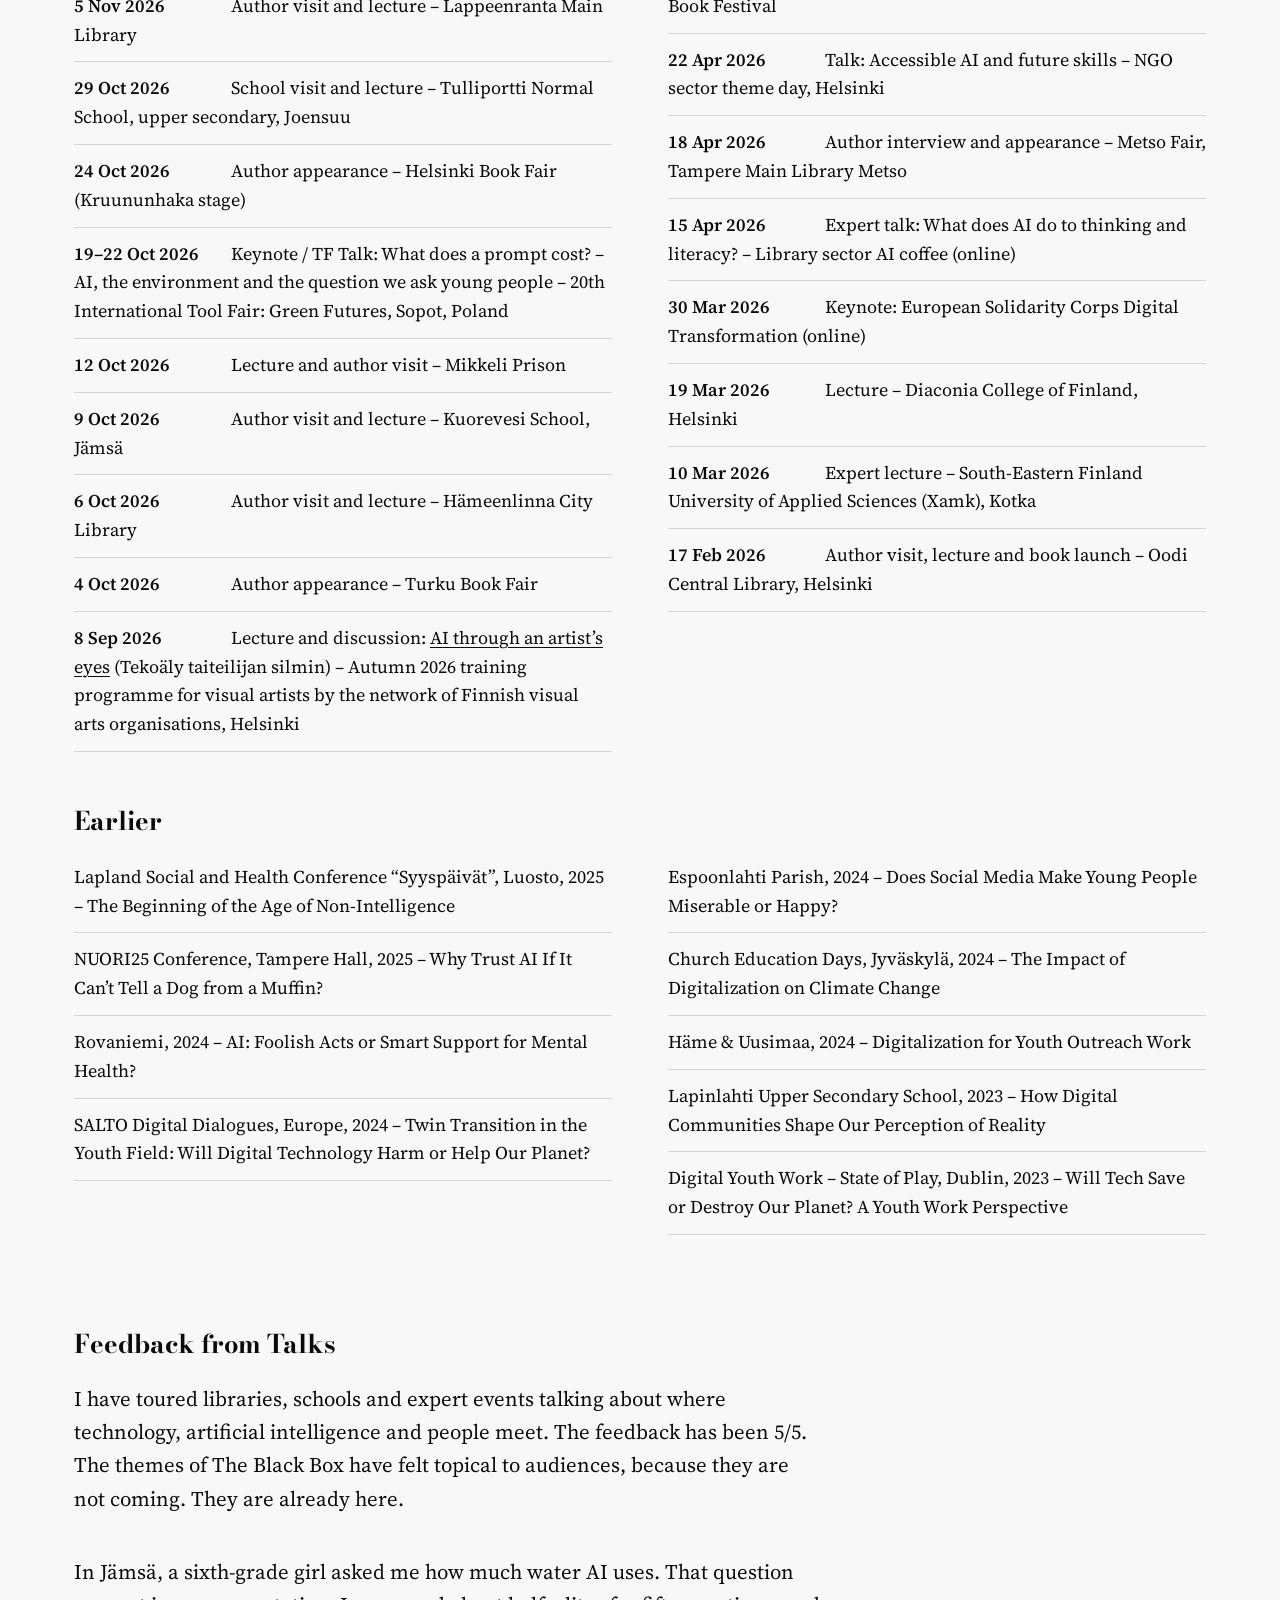
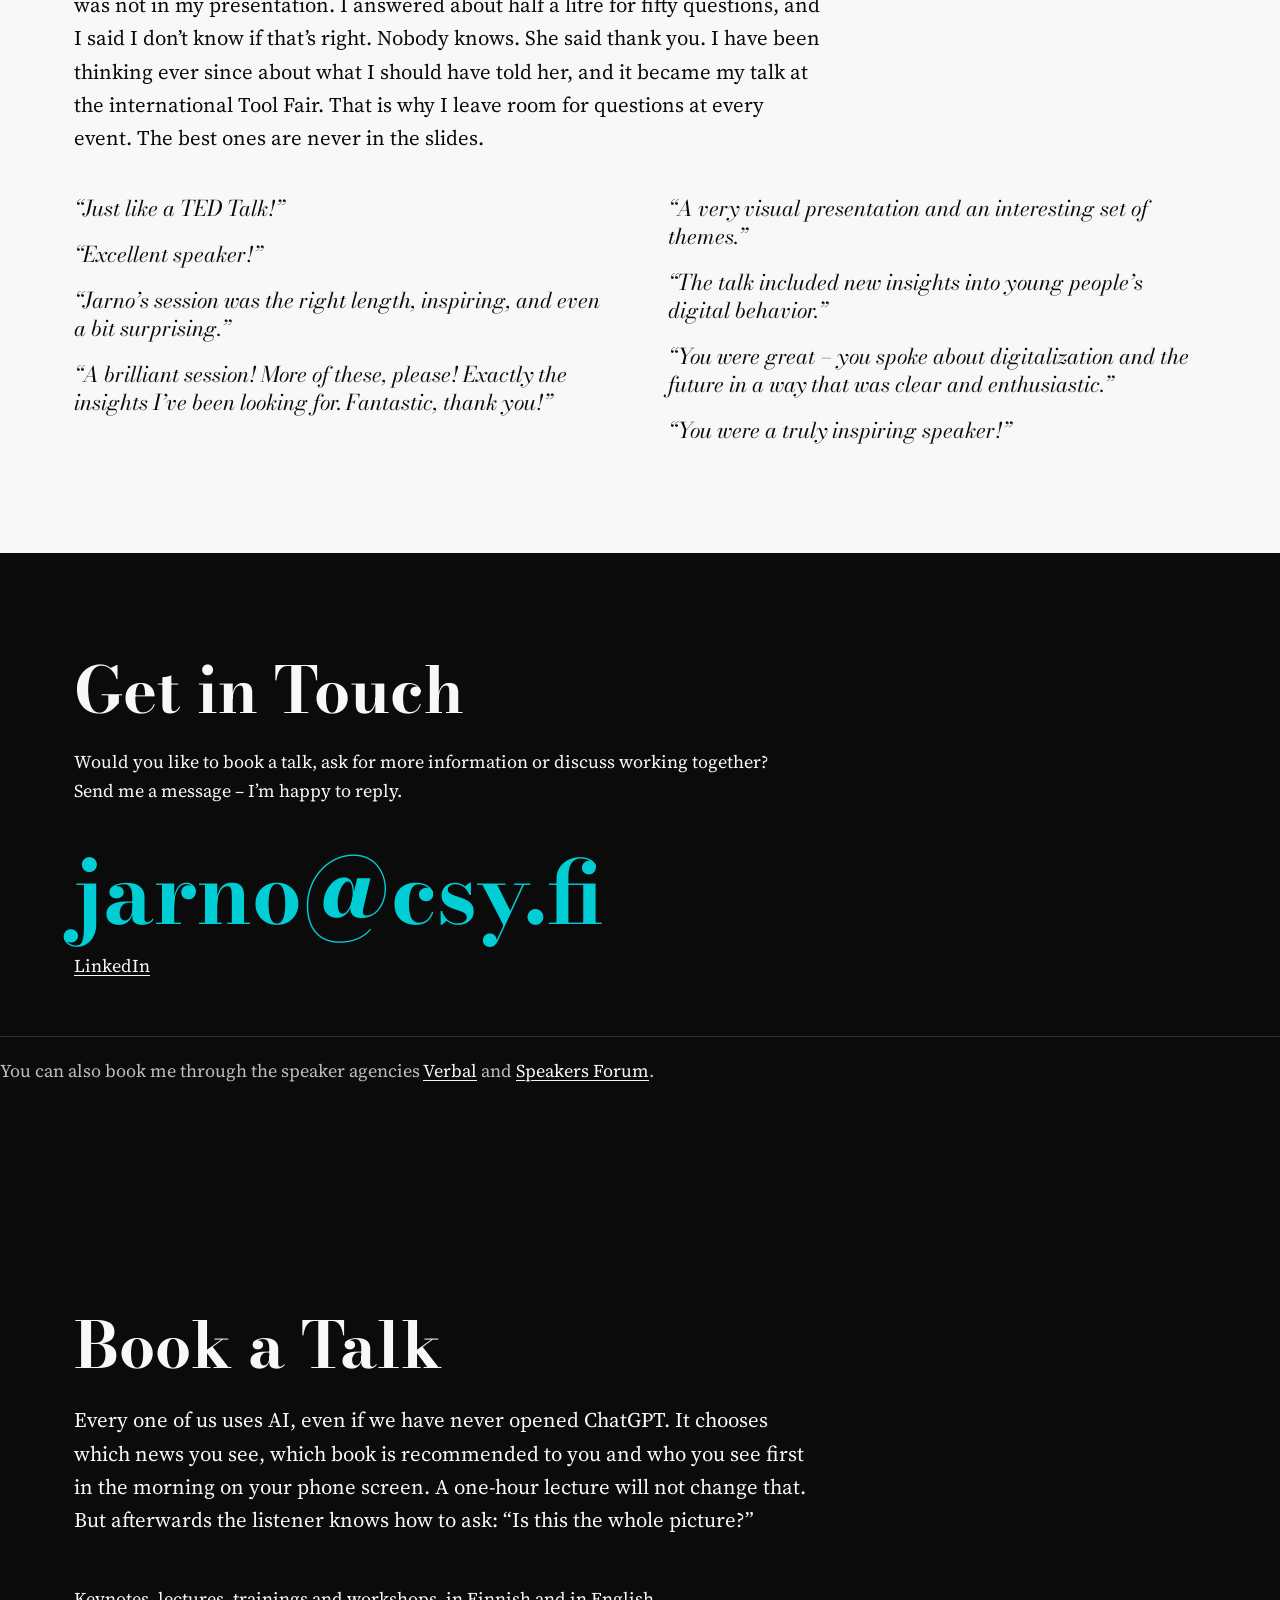
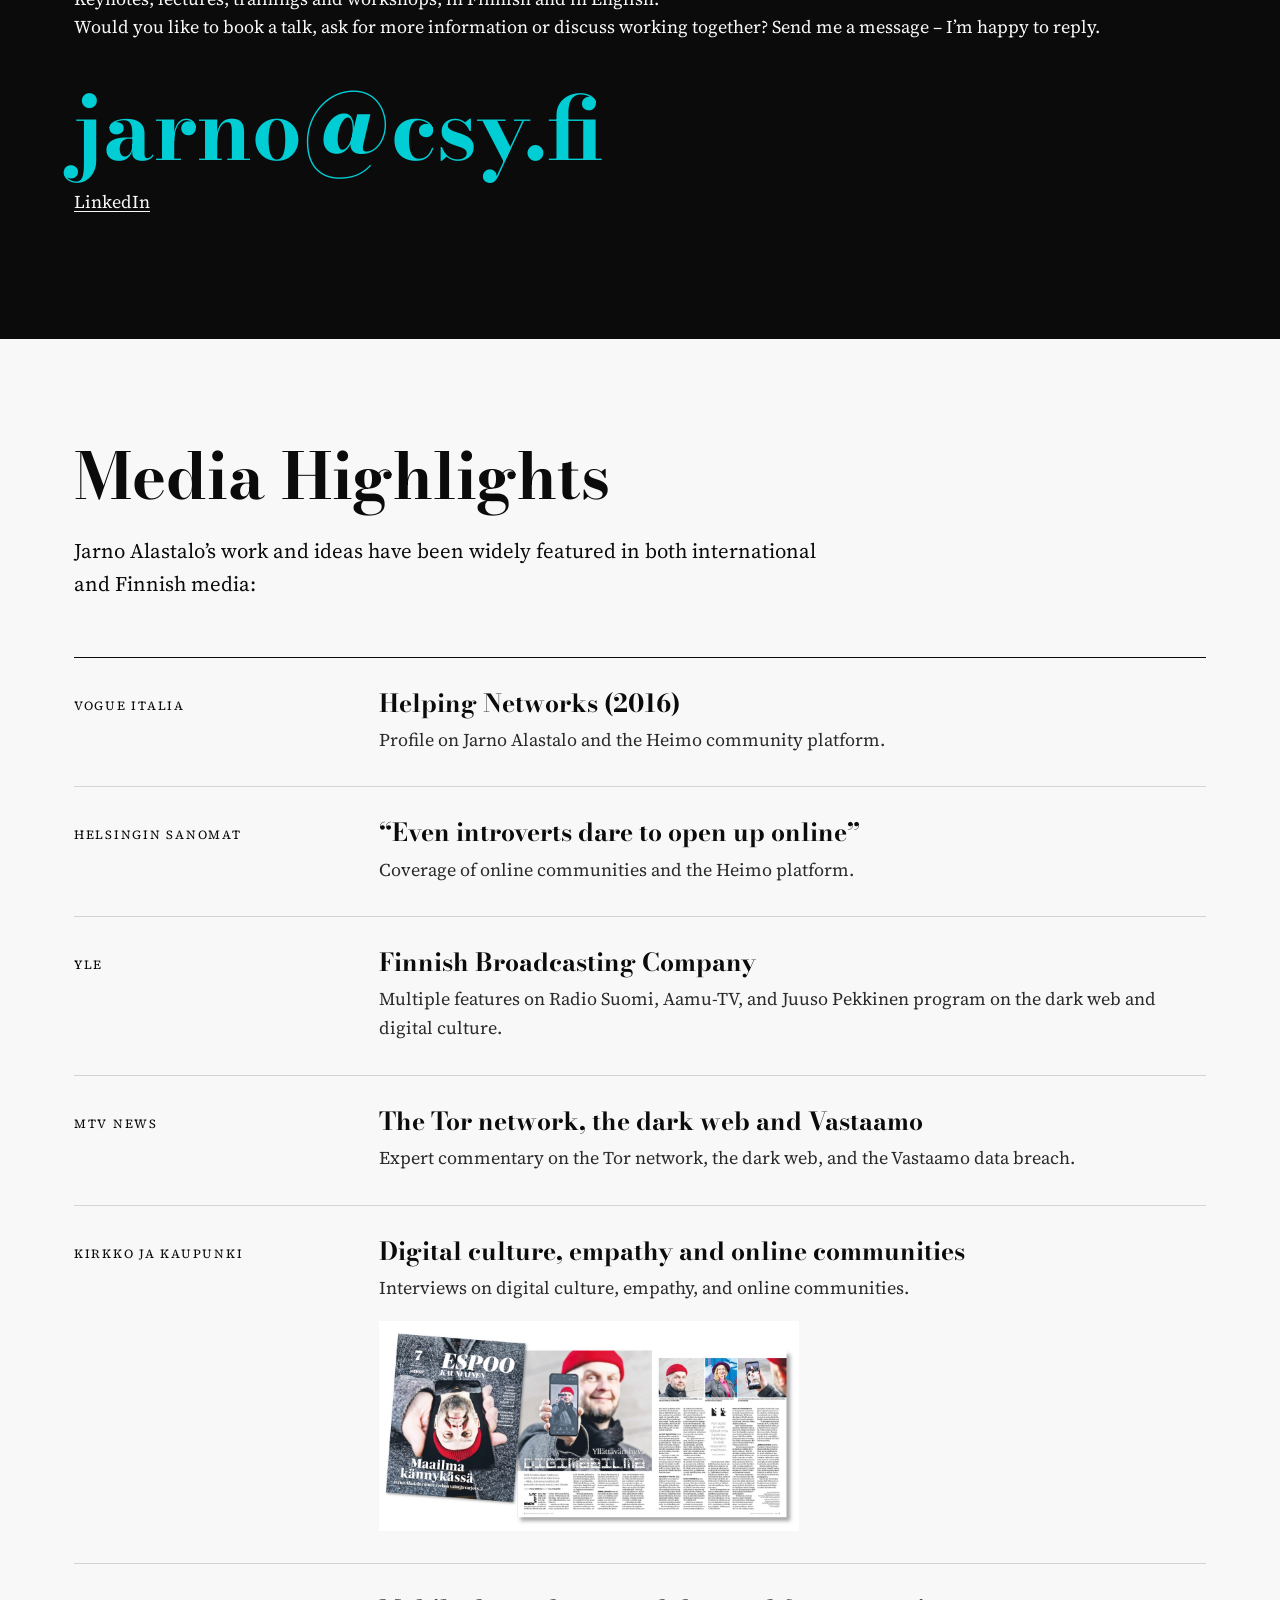
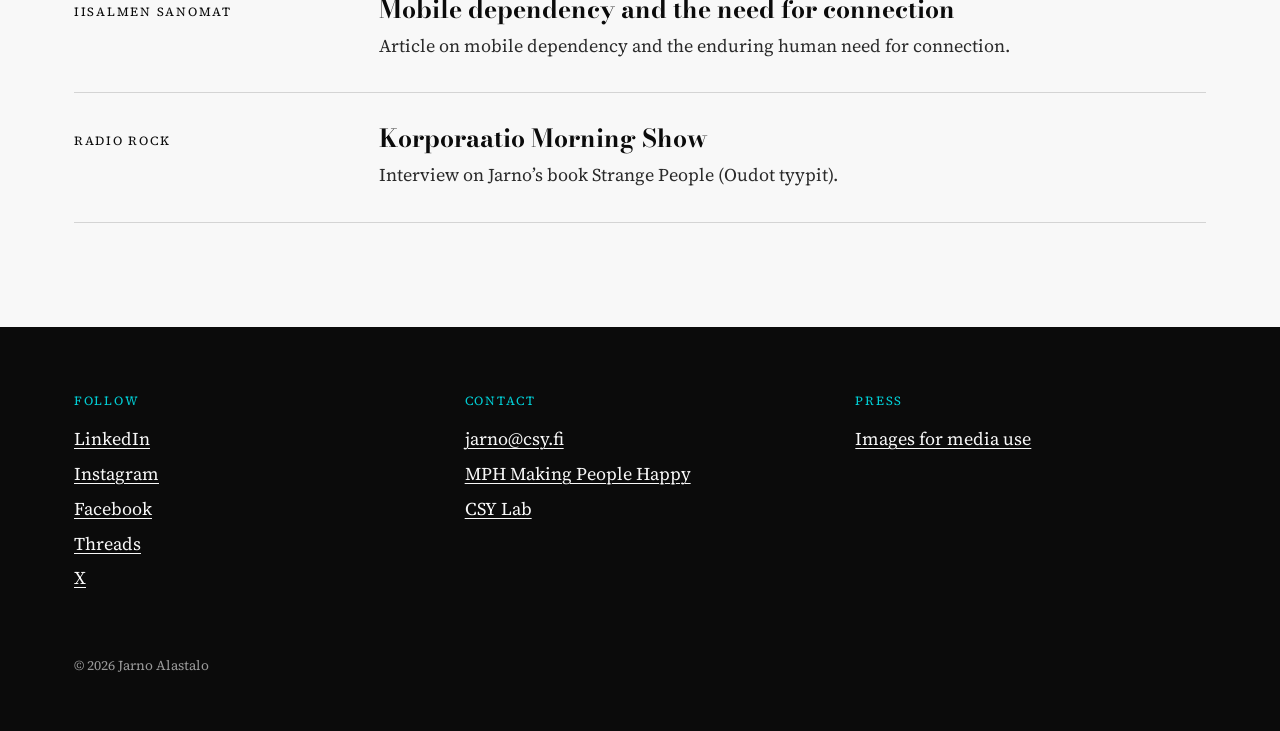
==== commit 75910b1b: "Palauteteksti: never in the slides Co-Authored-By: Claude Opus 5.5 <noreply@anthropic.com>" ====
--- a/en/index.html
+++ b/en/index.html
@@ -323,7 +323,7 @@
     <div class="palaute">
       <h3>Feedback from Talks</h3>
       <p class="palaute-johdanto">I have toured libraries, schools and expert events talking about where technology, artificial intelligence and people meet. The feedback has been 5/5. The themes of The Black Box have felt topical to audiences, because they are not coming. They are already here.</p>
-      <p class="palaute-johdanto">In Jämsä, a sixth-grade girl asked me how much water AI uses. That question was not in my presentation. I answered about half a litre for fifty questions, and I said I don’t know if that’s right. Nobody knows. She said thank you. I have been thinking ever since about what I should have told her, and it became my talk at the international Tool Fair. That is why I leave room for questions at every event. The best ones are not written into the talk in advance.</p>
+      <p class="palaute-johdanto">In Jämsä, a sixth-grade girl asked me how much water AI uses. That question was not in my presentation. I answered about half a litre for fifty questions, and I said I don’t know if that’s right. Nobody knows. She said thank you. I have been thinking ever since about what I should have told her, and it became my talk at the international Tool Fair. That is why I leave room for questions at every event. The best ones are never in the slides.</p>
       <div class="palstat">
         <p>“Just like a TED Talk!”</p>
         <p>“Excellent speaker!”</p>
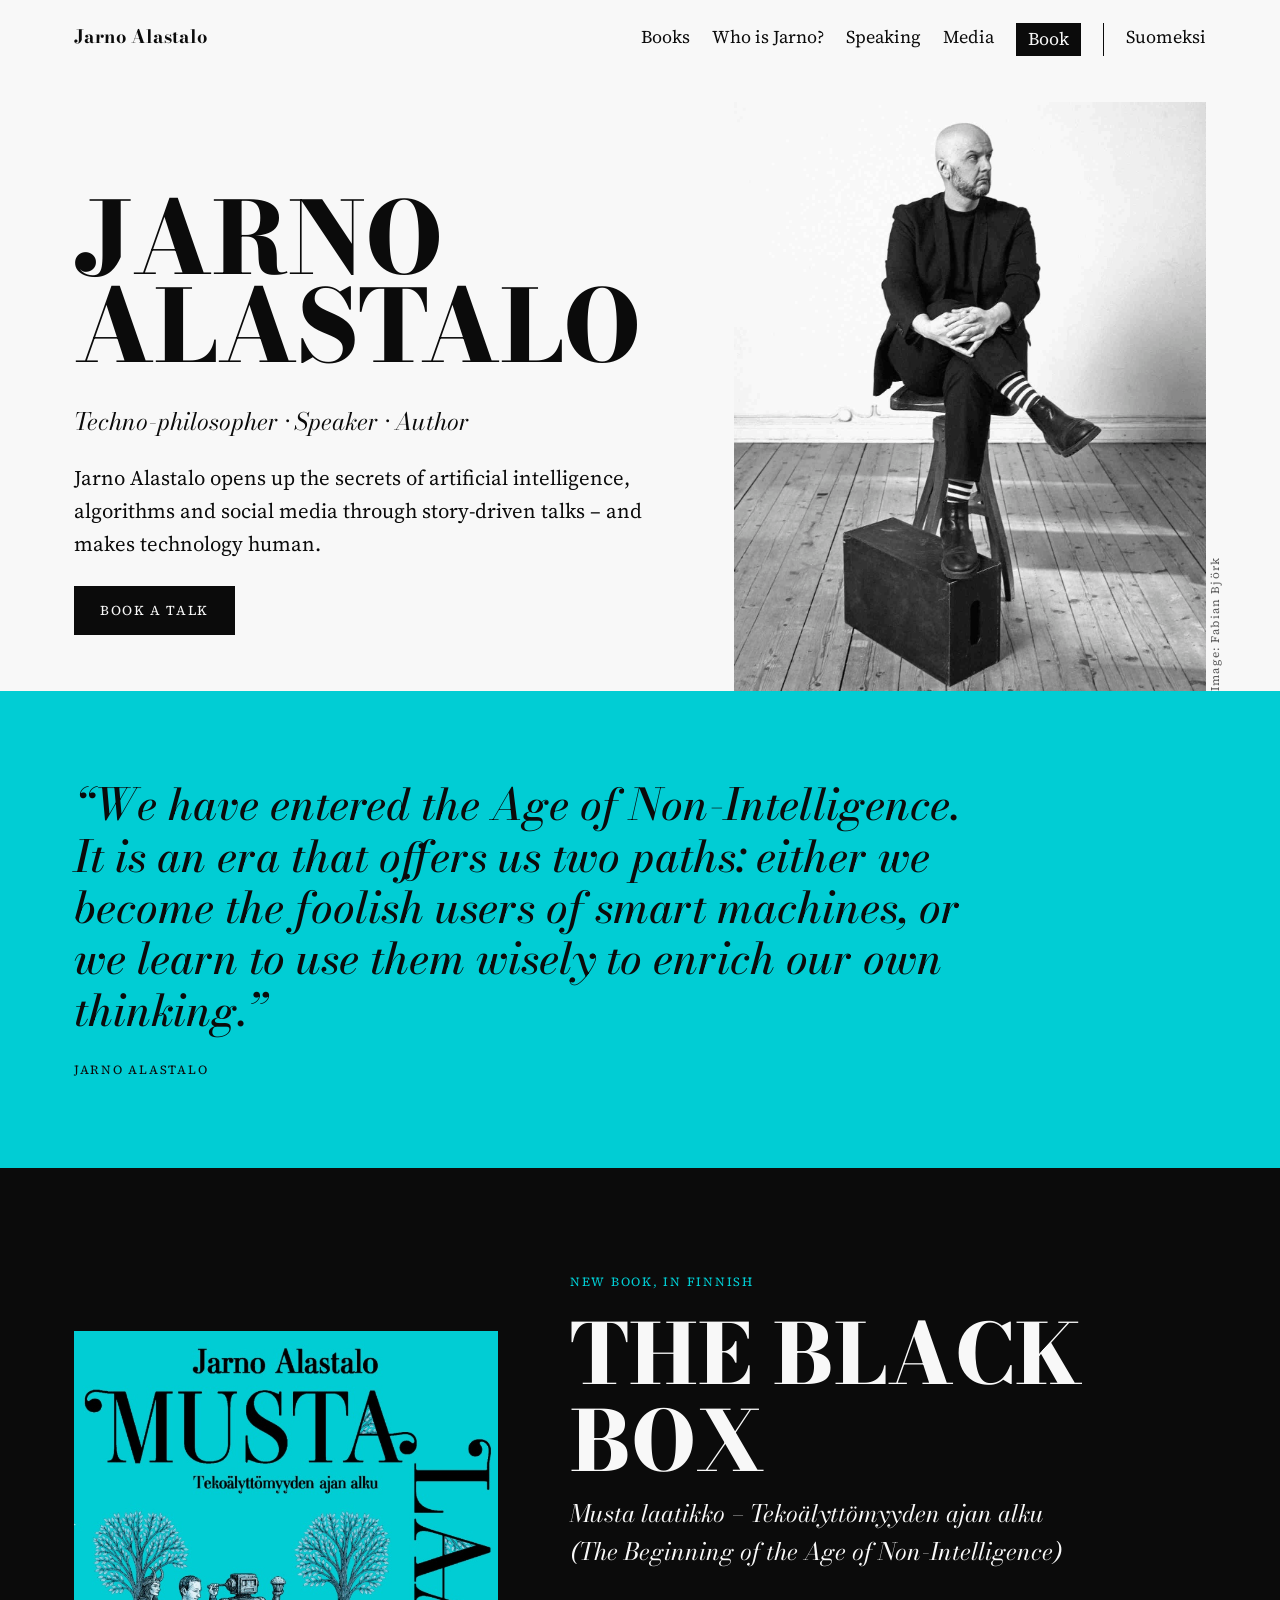
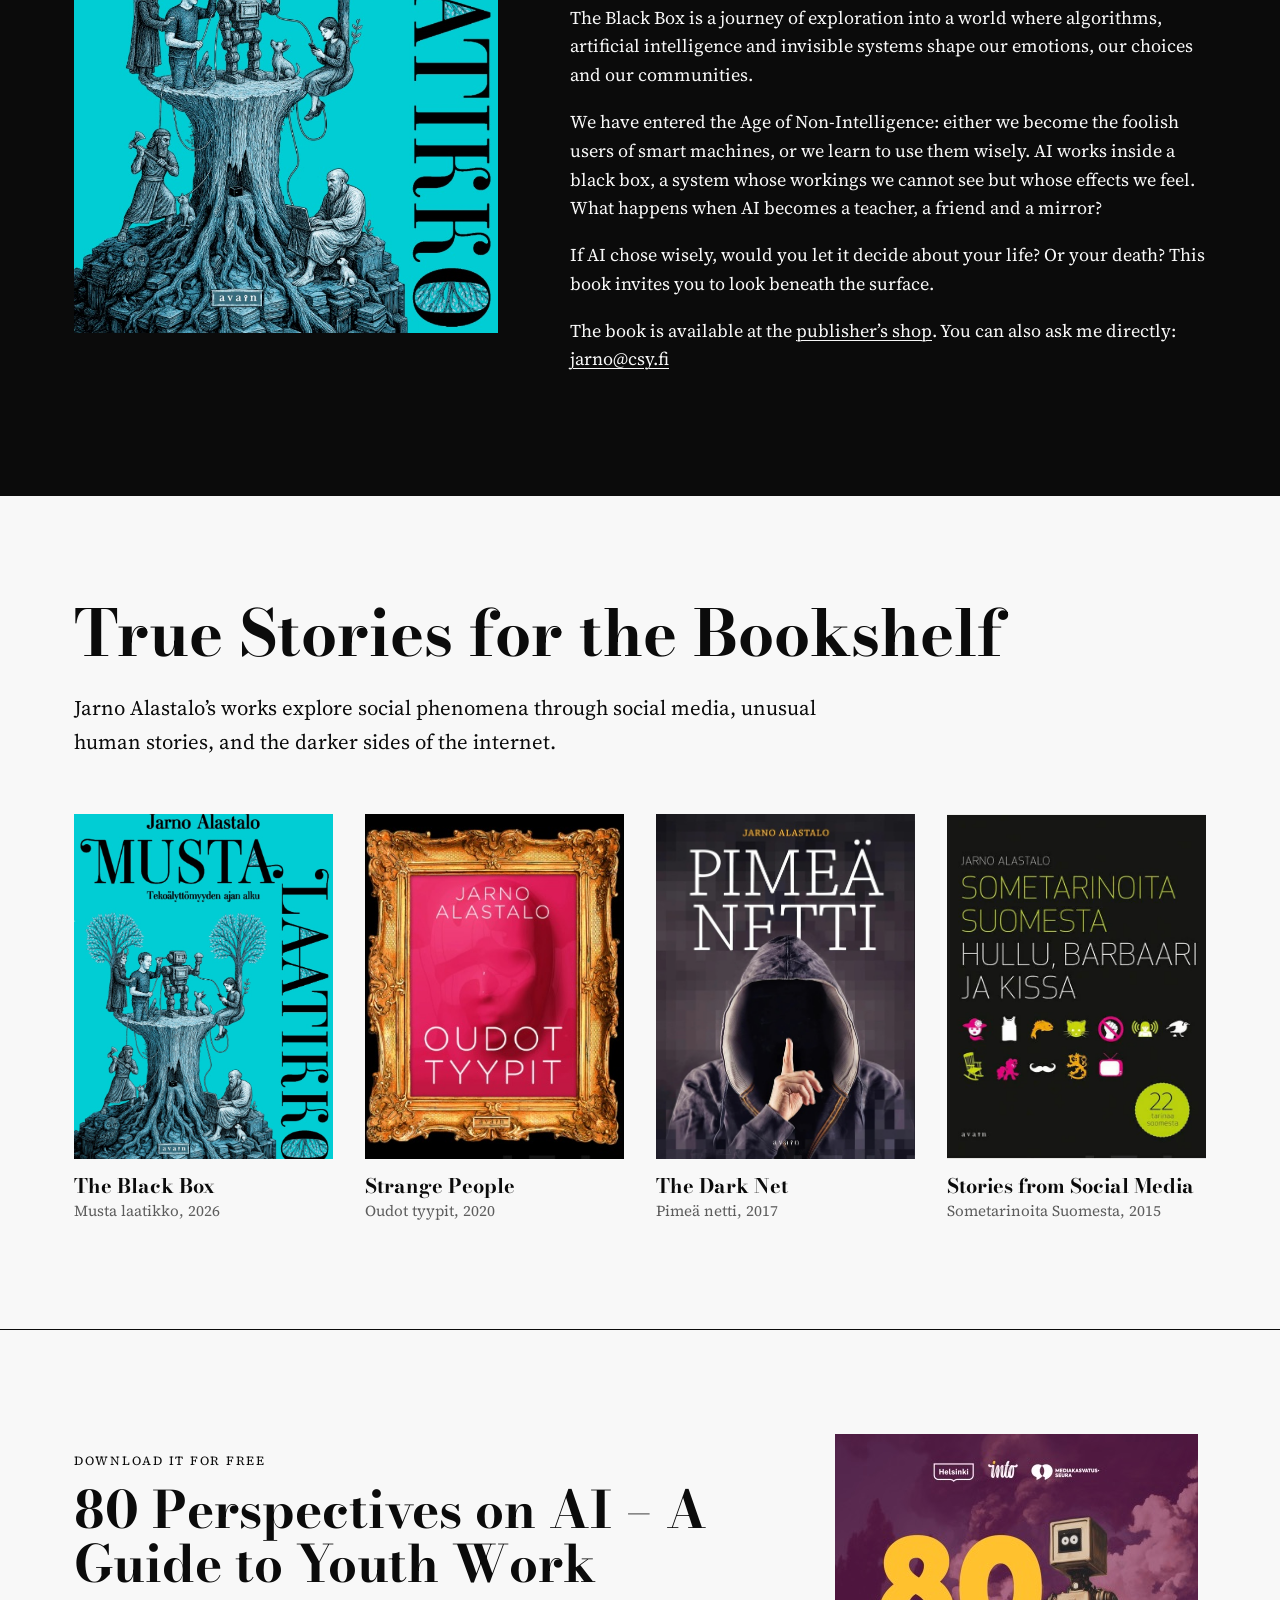
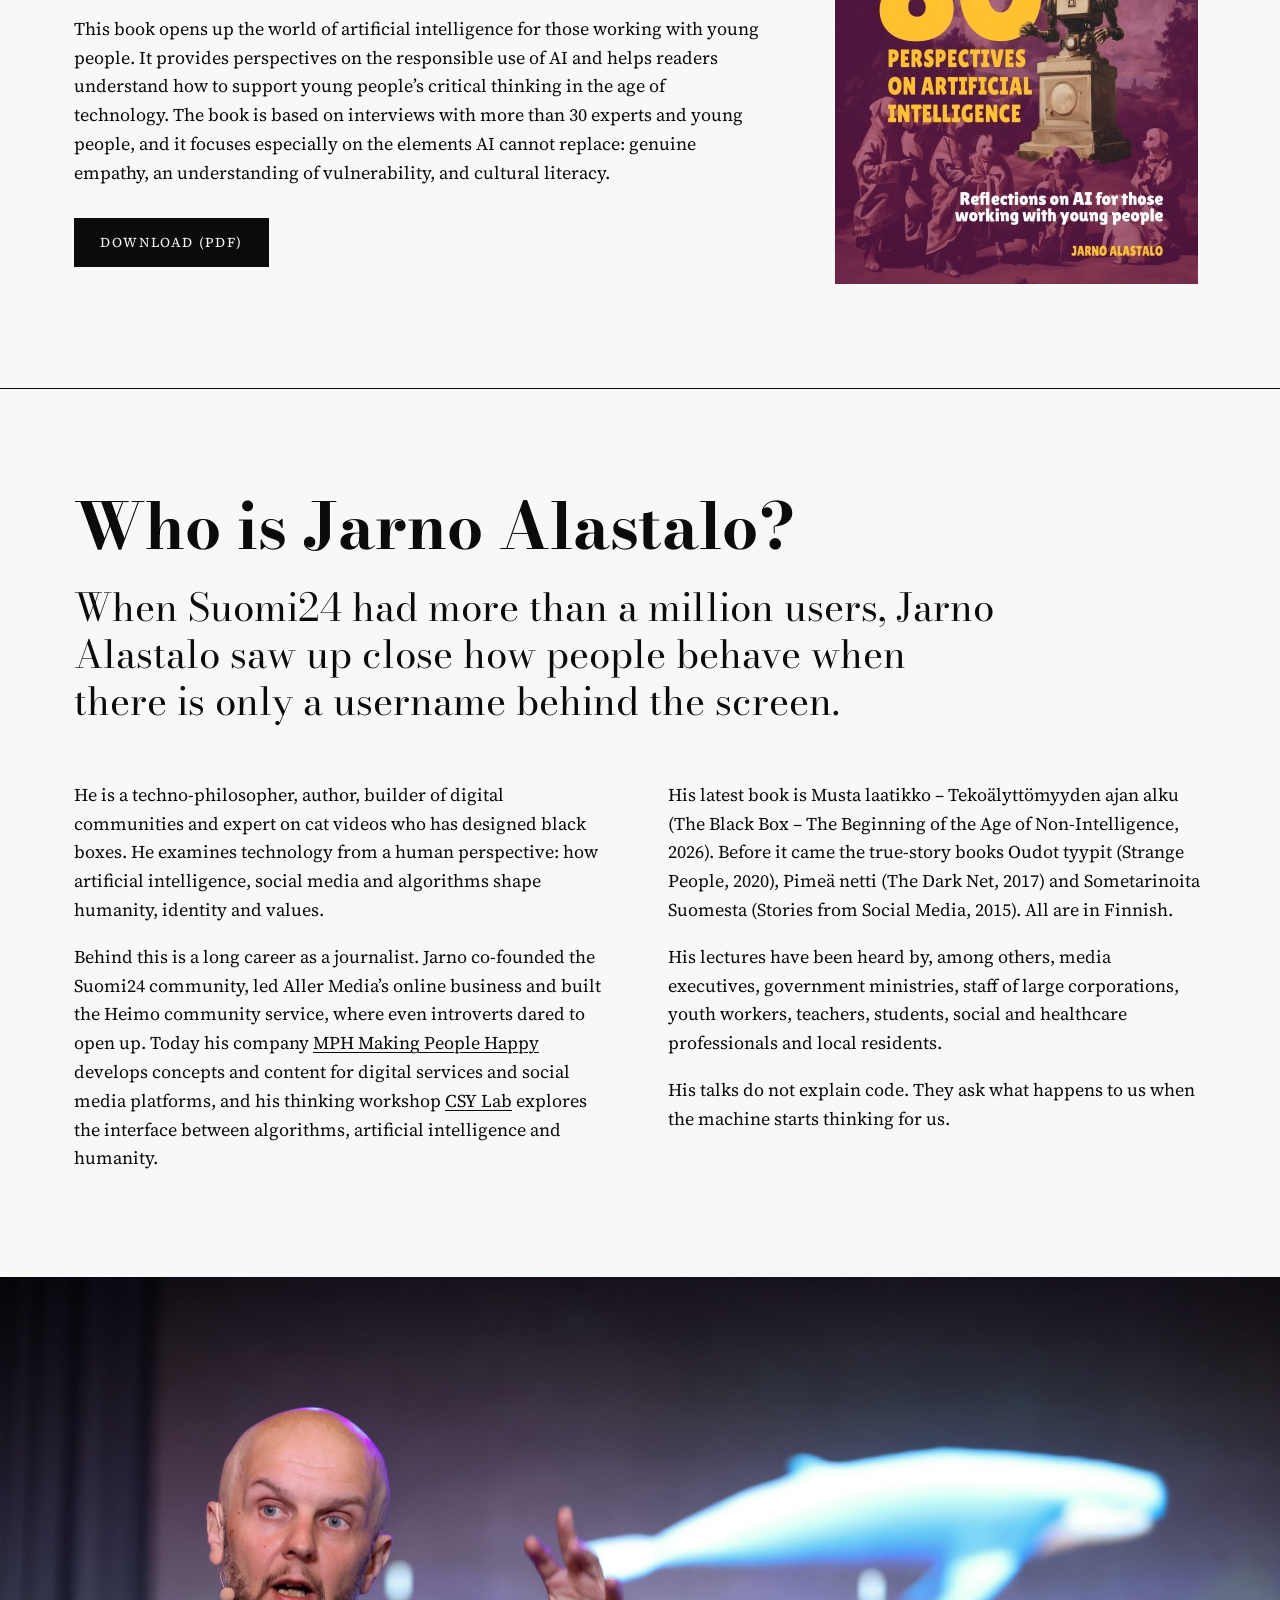
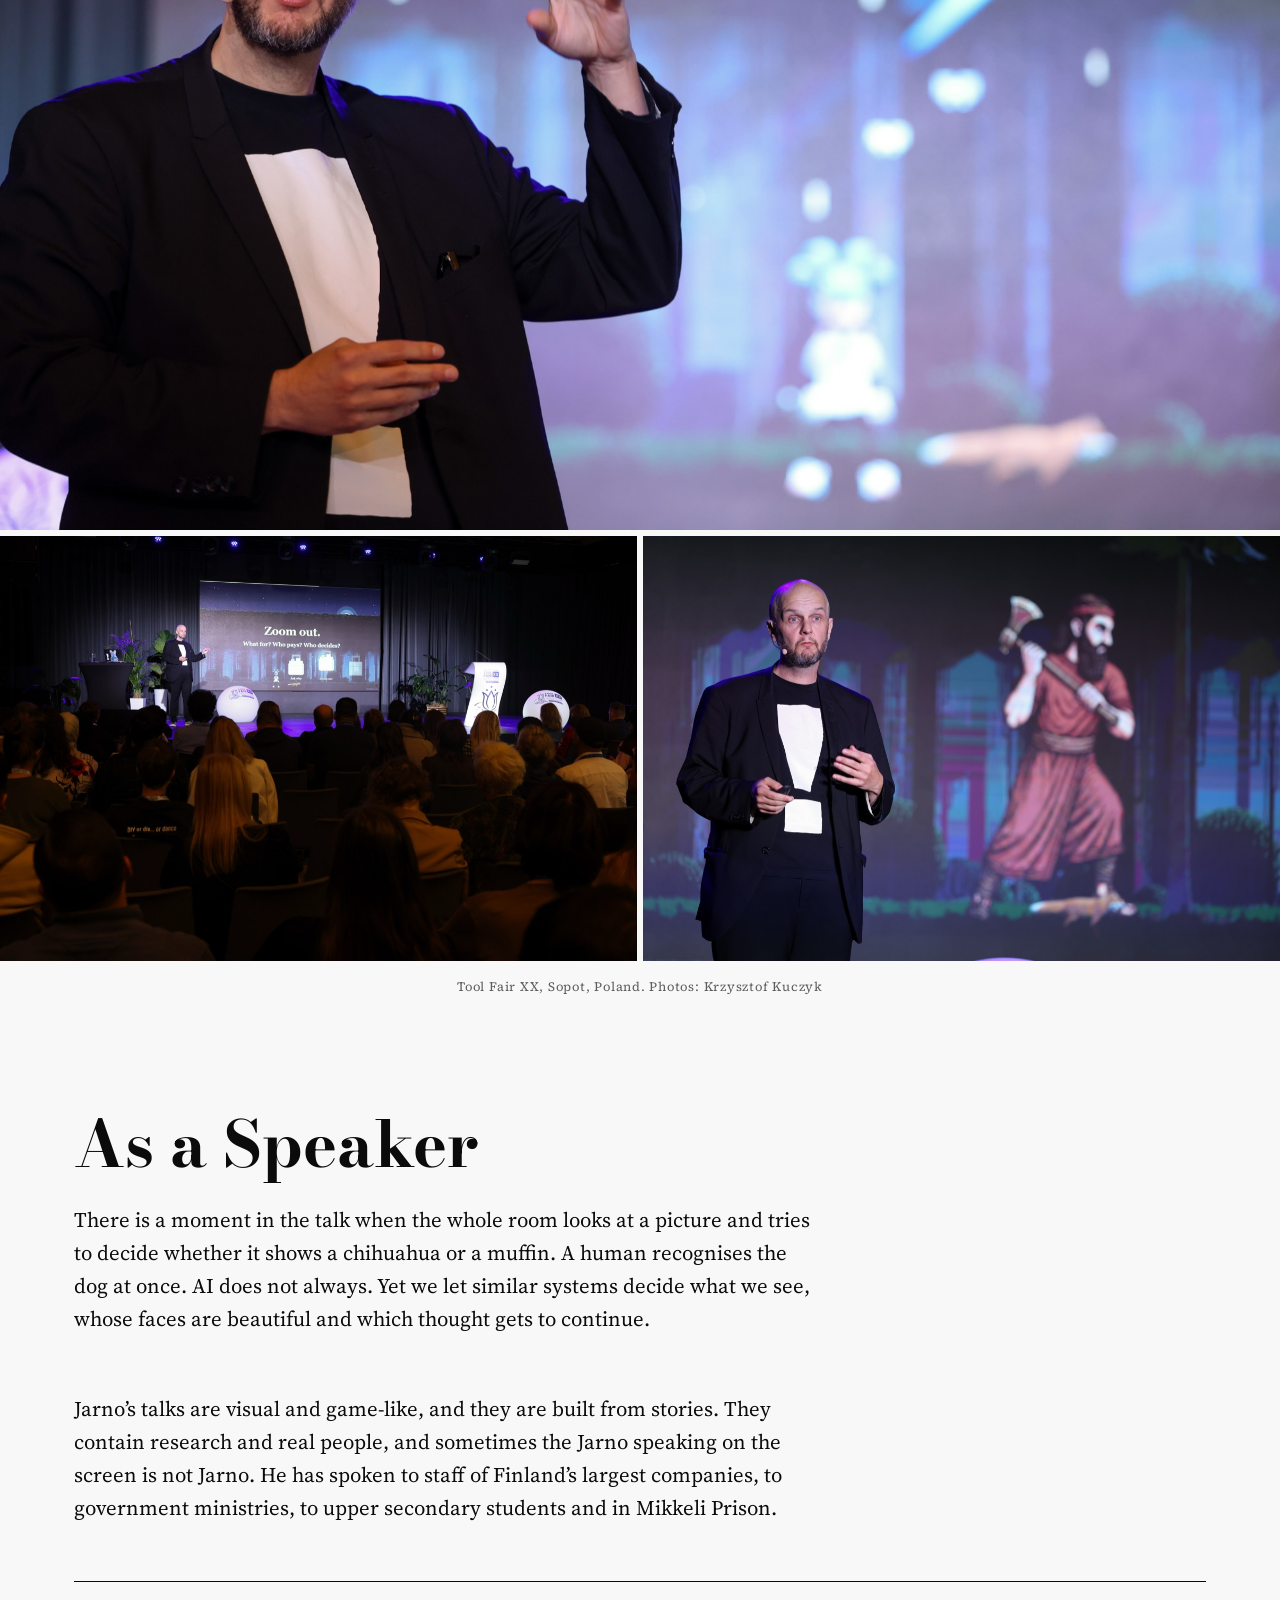
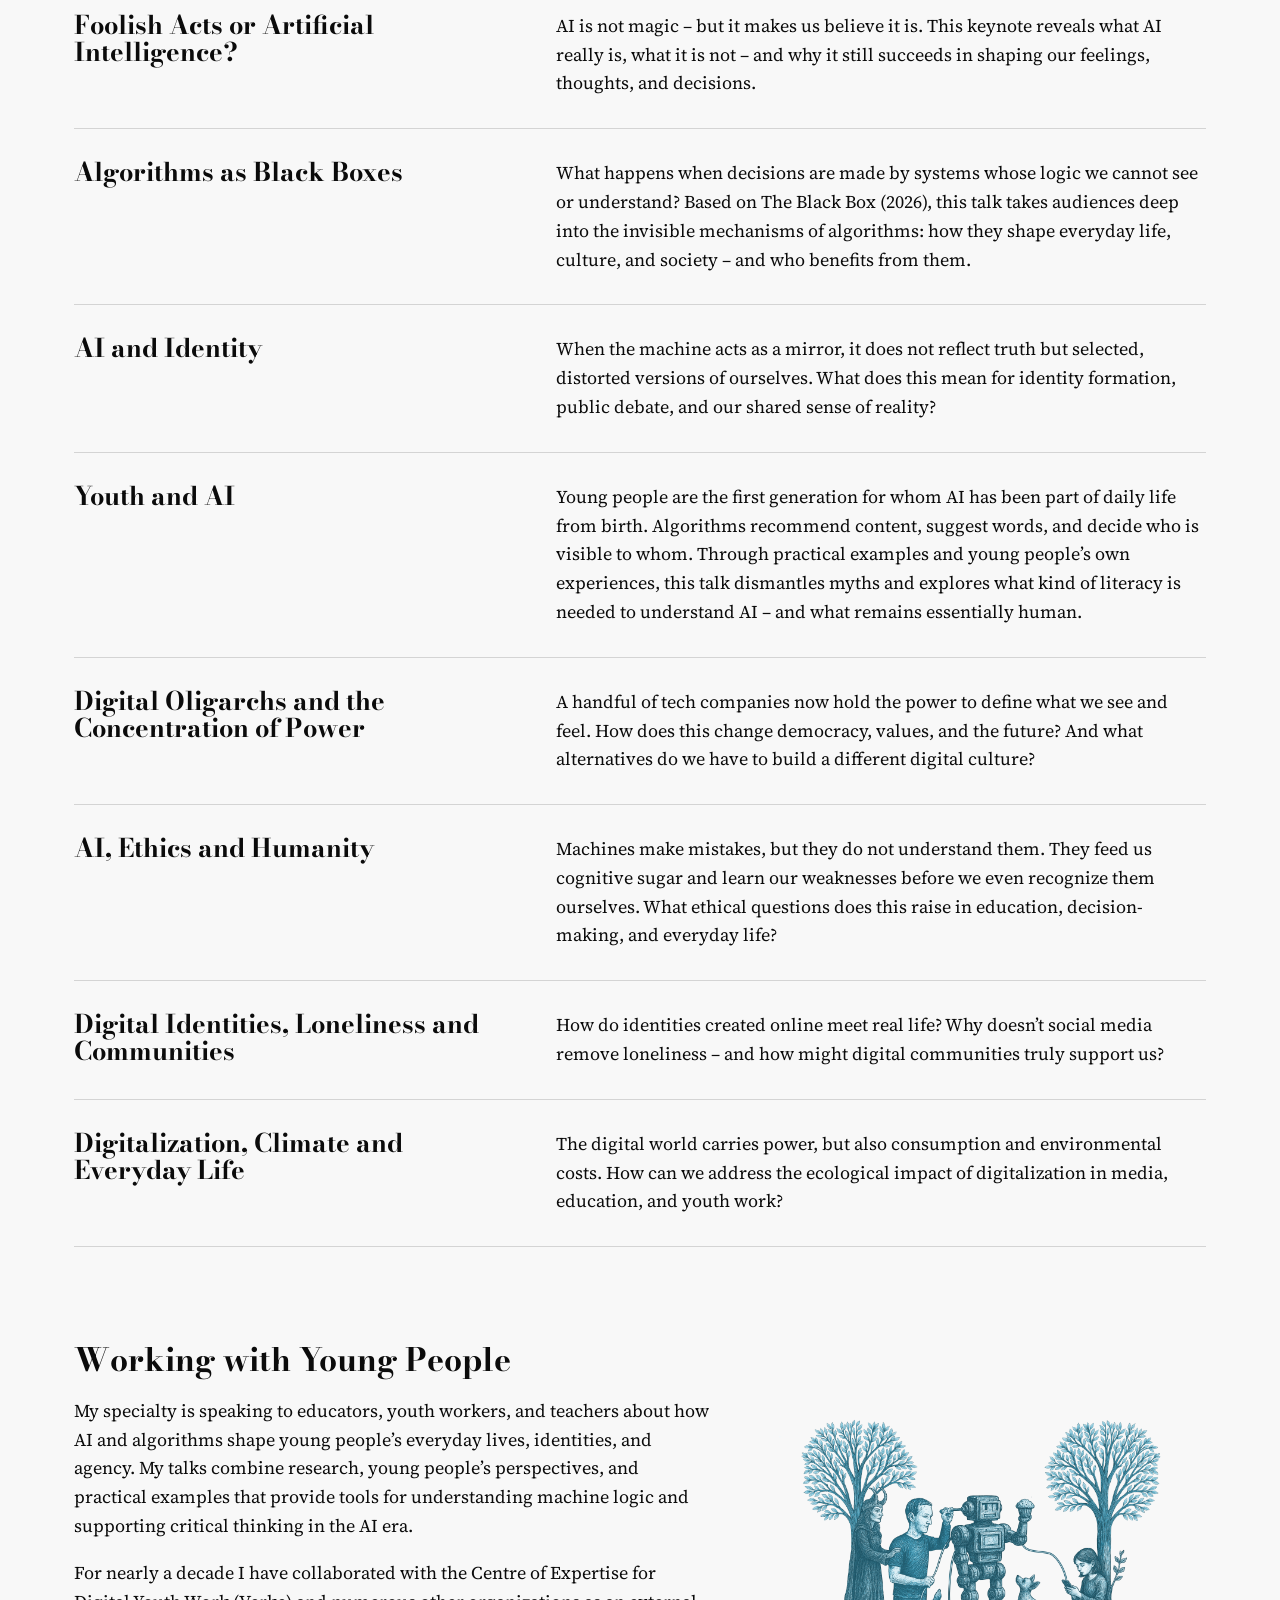
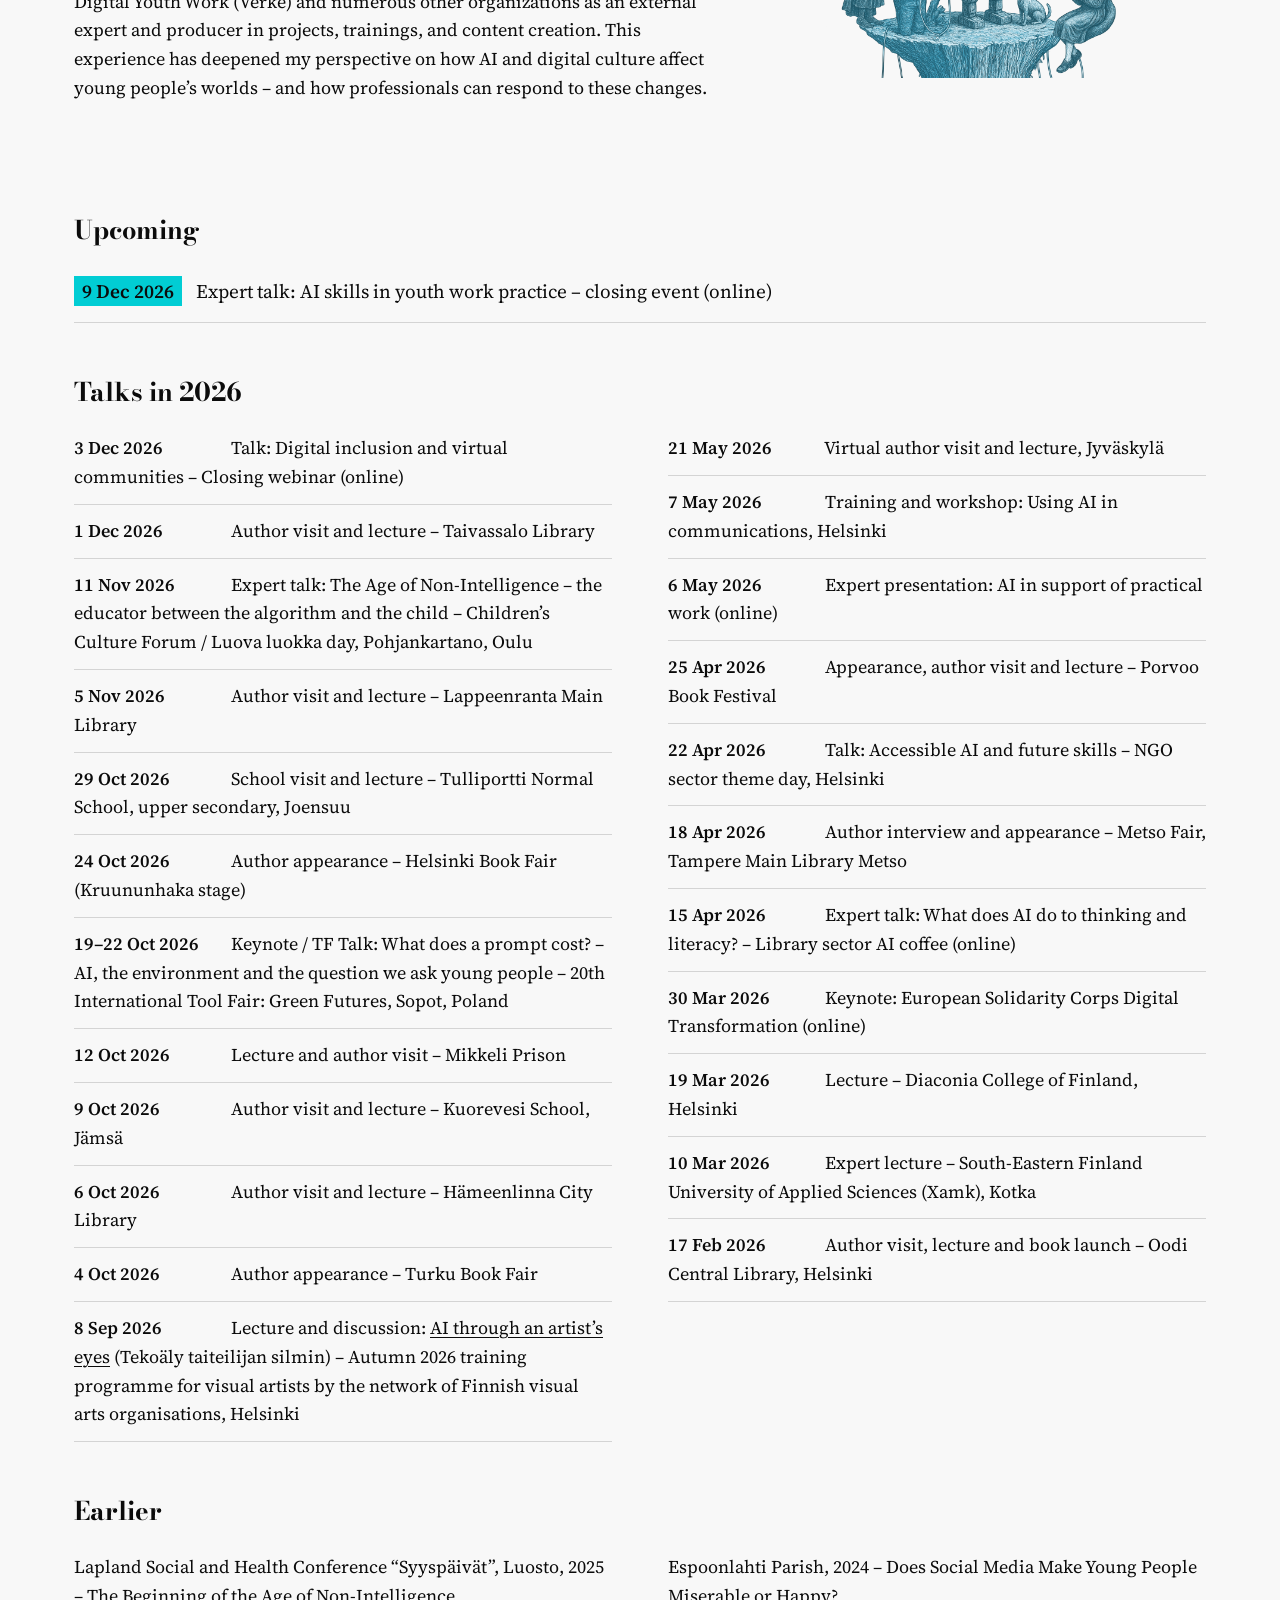
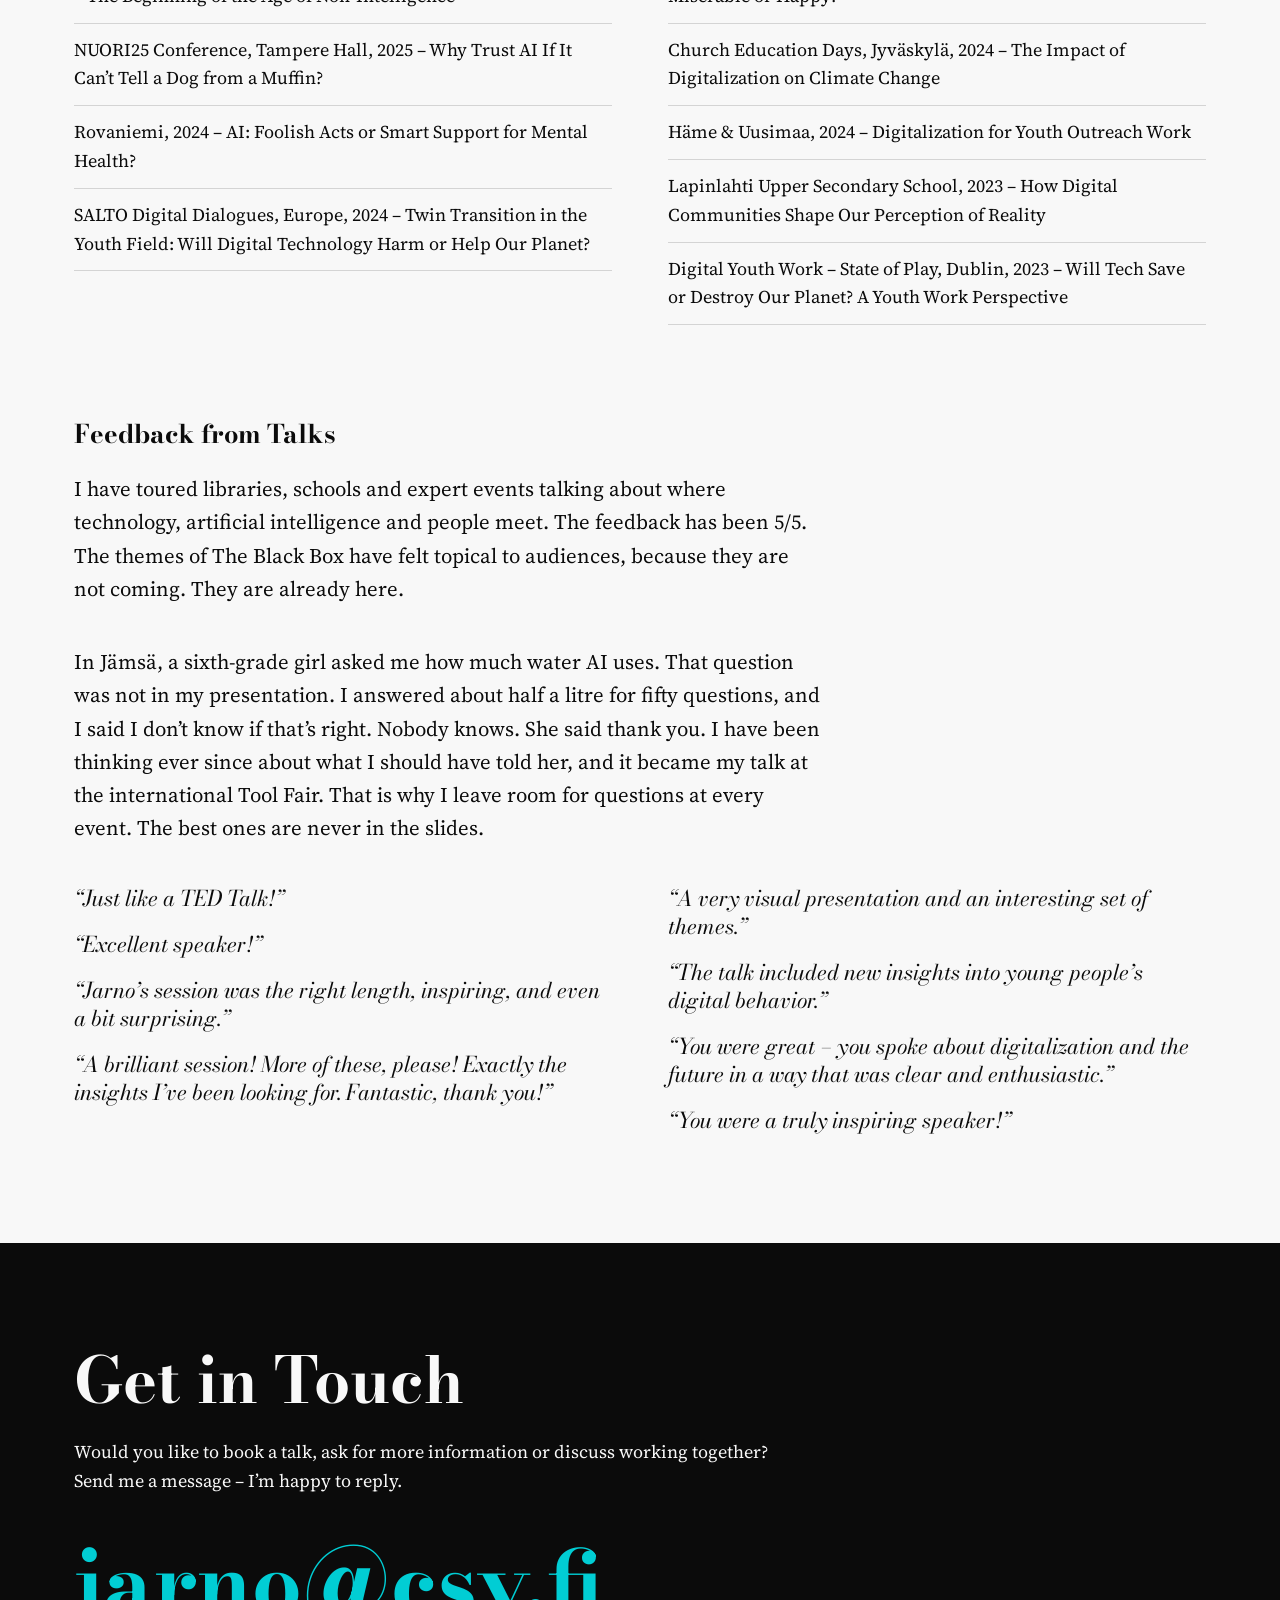
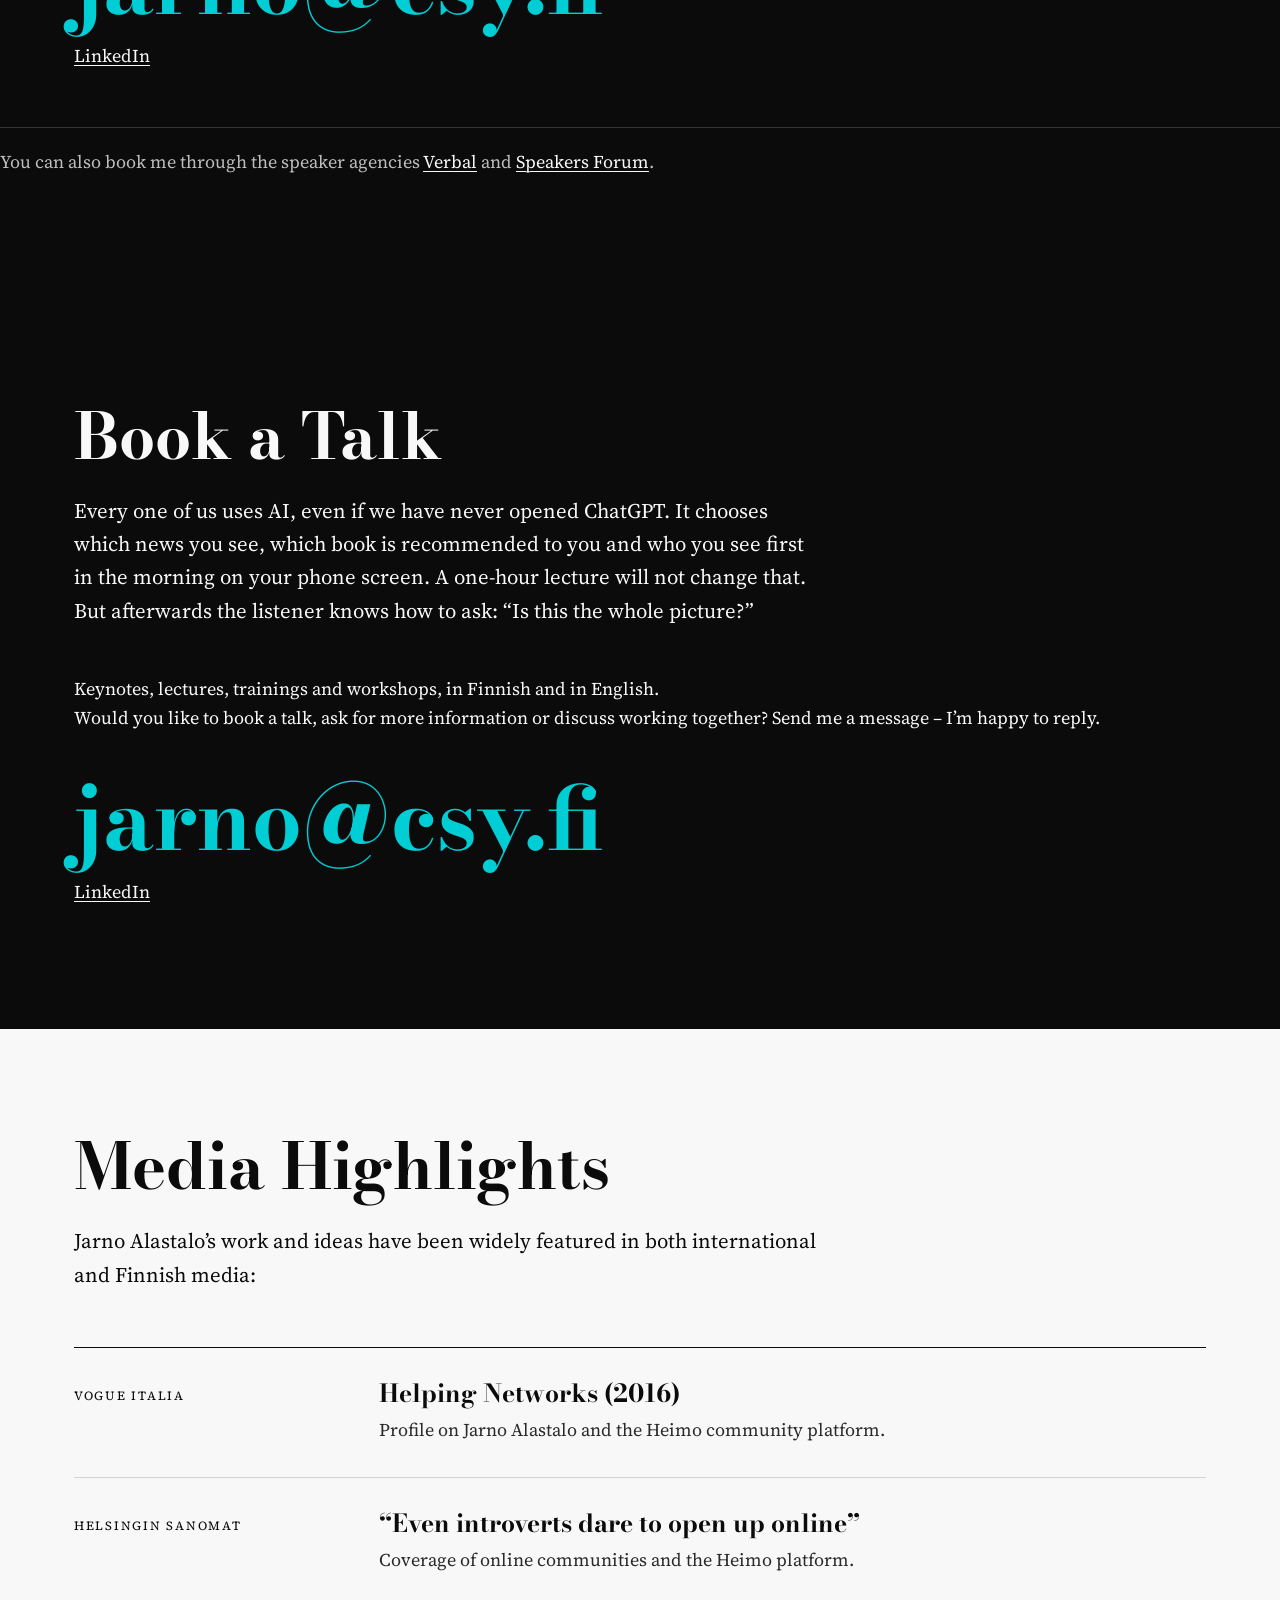
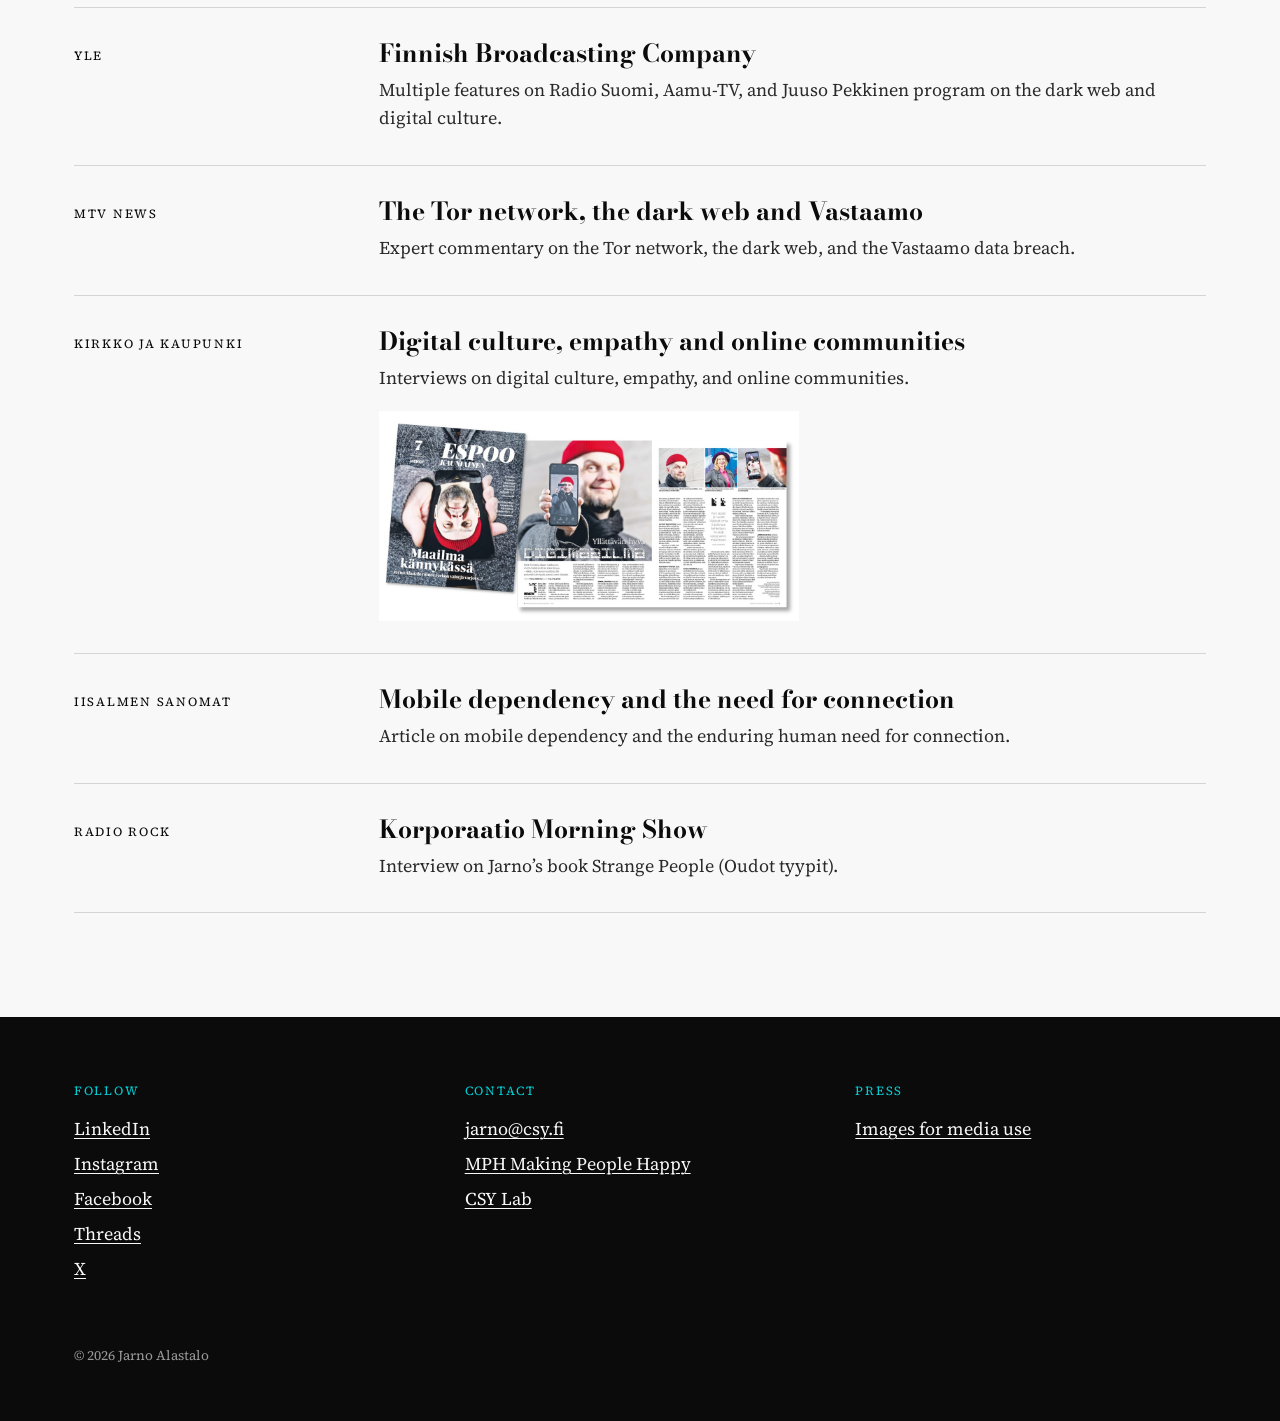
==== commit 9afcac1f: "Tool Fair -lavakuvat pilvikuvan tilalle (kuvat: Krzysztof Kuczyk) Co-Authored-By: Claude Opus 5.5 <n" ====
--- a/en/index.html
+++ b/en/index.html
@@ -247,7 +247,12 @@
   </div>
 </section>
 
-<div class="pilvet" role="img" aria-label="A robot and a dog handing each other a muffin among the clouds"></div>
+<figure class="lavakuvat">
+  <img class="iso" src="../kuvat/tool-fair-1.jpg" width="2000" height="1333" alt="Jarno Alastalo speaking on stage at Tool Fair" loading="lazy">
+  <img src="../kuvat/tool-fair-2.jpg" width="1200" height="800" alt="Jarno Alastalo speaking on stage at Tool Fair" loading="lazy">
+  <img src="../kuvat/tool-fair-3.jpg" width="1200" height="800" alt="Jarno Alastalo speaking on stage at Tool Fair" loading="lazy">
+  <figcaption class="sisalto">Tool Fair XX, Sopot, Poland. Photos: Krzysztof Kuczyk</figcaption>
+</figure>
 
 <section class="osio" id="speaking">
   <div class="sisalto">
--- a/tyyli.css
+++ b/tyyli.css
@@ -205,3 +205,9 @@
 .palaute .palaute-johdanto { font-family: var(--teksti); font-style: normal; font-size: 1.3rem; line-height: 1.6; max-width: 36em; margin-bottom: 40px; font-variation-settings: normal; }
 .tilaa-johdanto { font-size: 1.3rem; max-width: 36em; margin-bottom: 48px; }
 .toimistot { margin-top: 56px; padding-top: 20px; border-top: 1px solid #333; color: #bdbdbd; }
+
+/* Lavakuvat Puhujana-osion yllä */
+.lavakuvat { margin: 0; display: grid; grid-template-columns: 1fr 1fr; gap: 6px; background: var(--paperi); }
+.lavakuvat img { width: 100%; height: 100%; object-fit: cover; }
+.lavakuvat .iso { grid-column: 1 / -1; }
+.lavakuvat figcaption { grid-column: 1 / -1; padding-top: 10px; padding-bottom: 10px; font-size: 0.8rem; letter-spacing: 0.06em; color: var(--harmaa); }
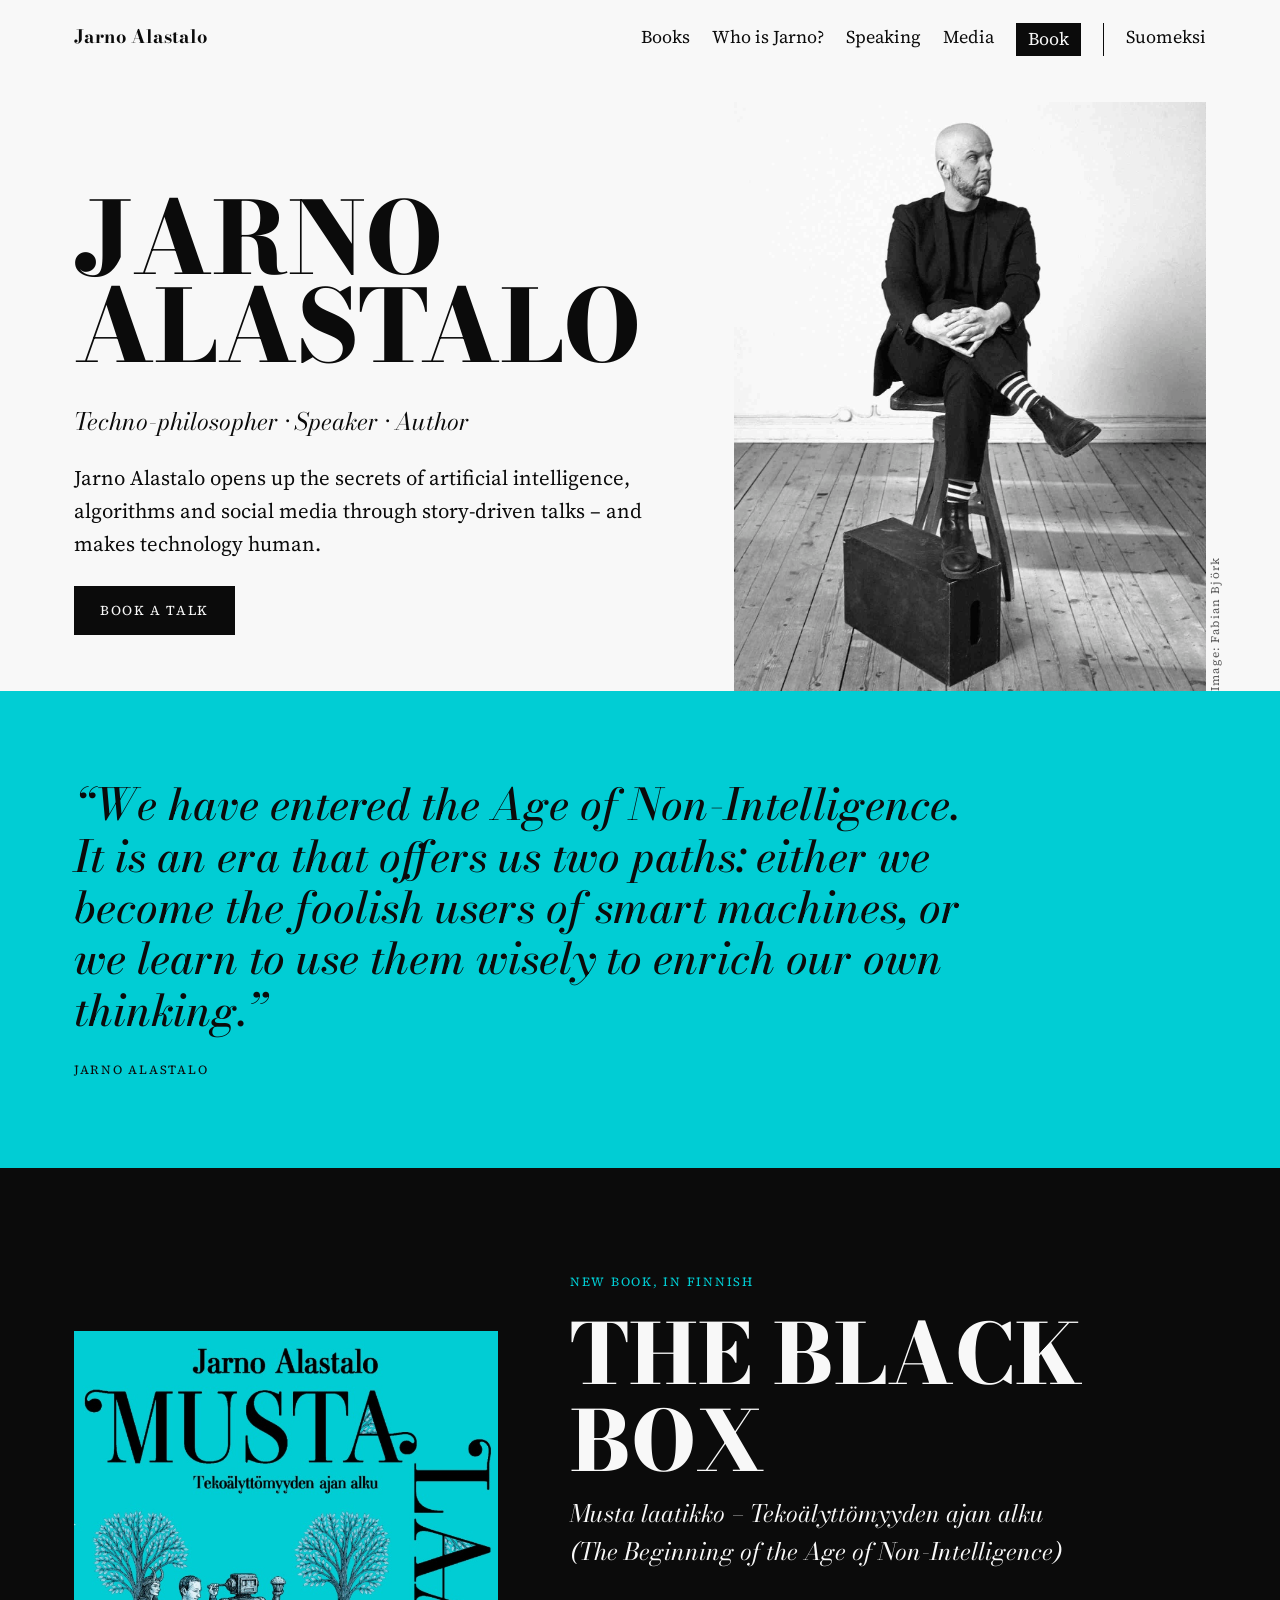
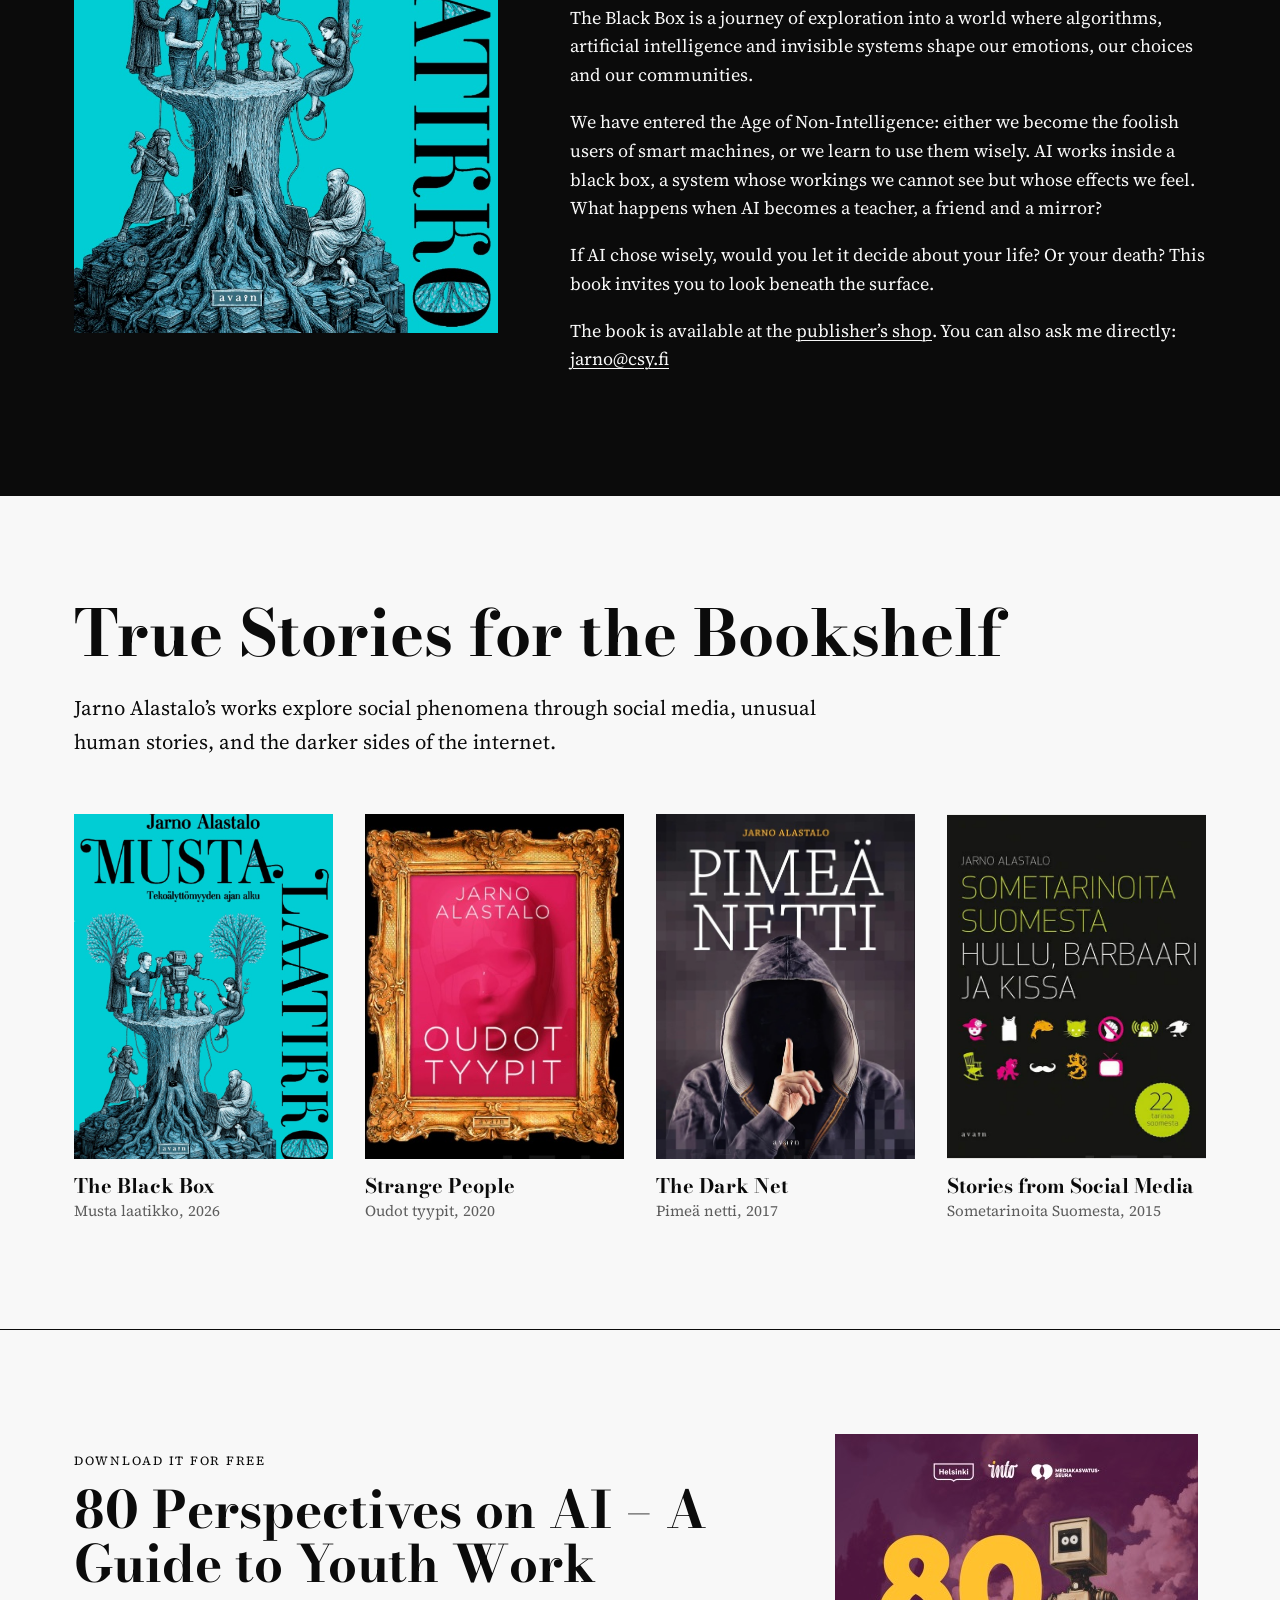
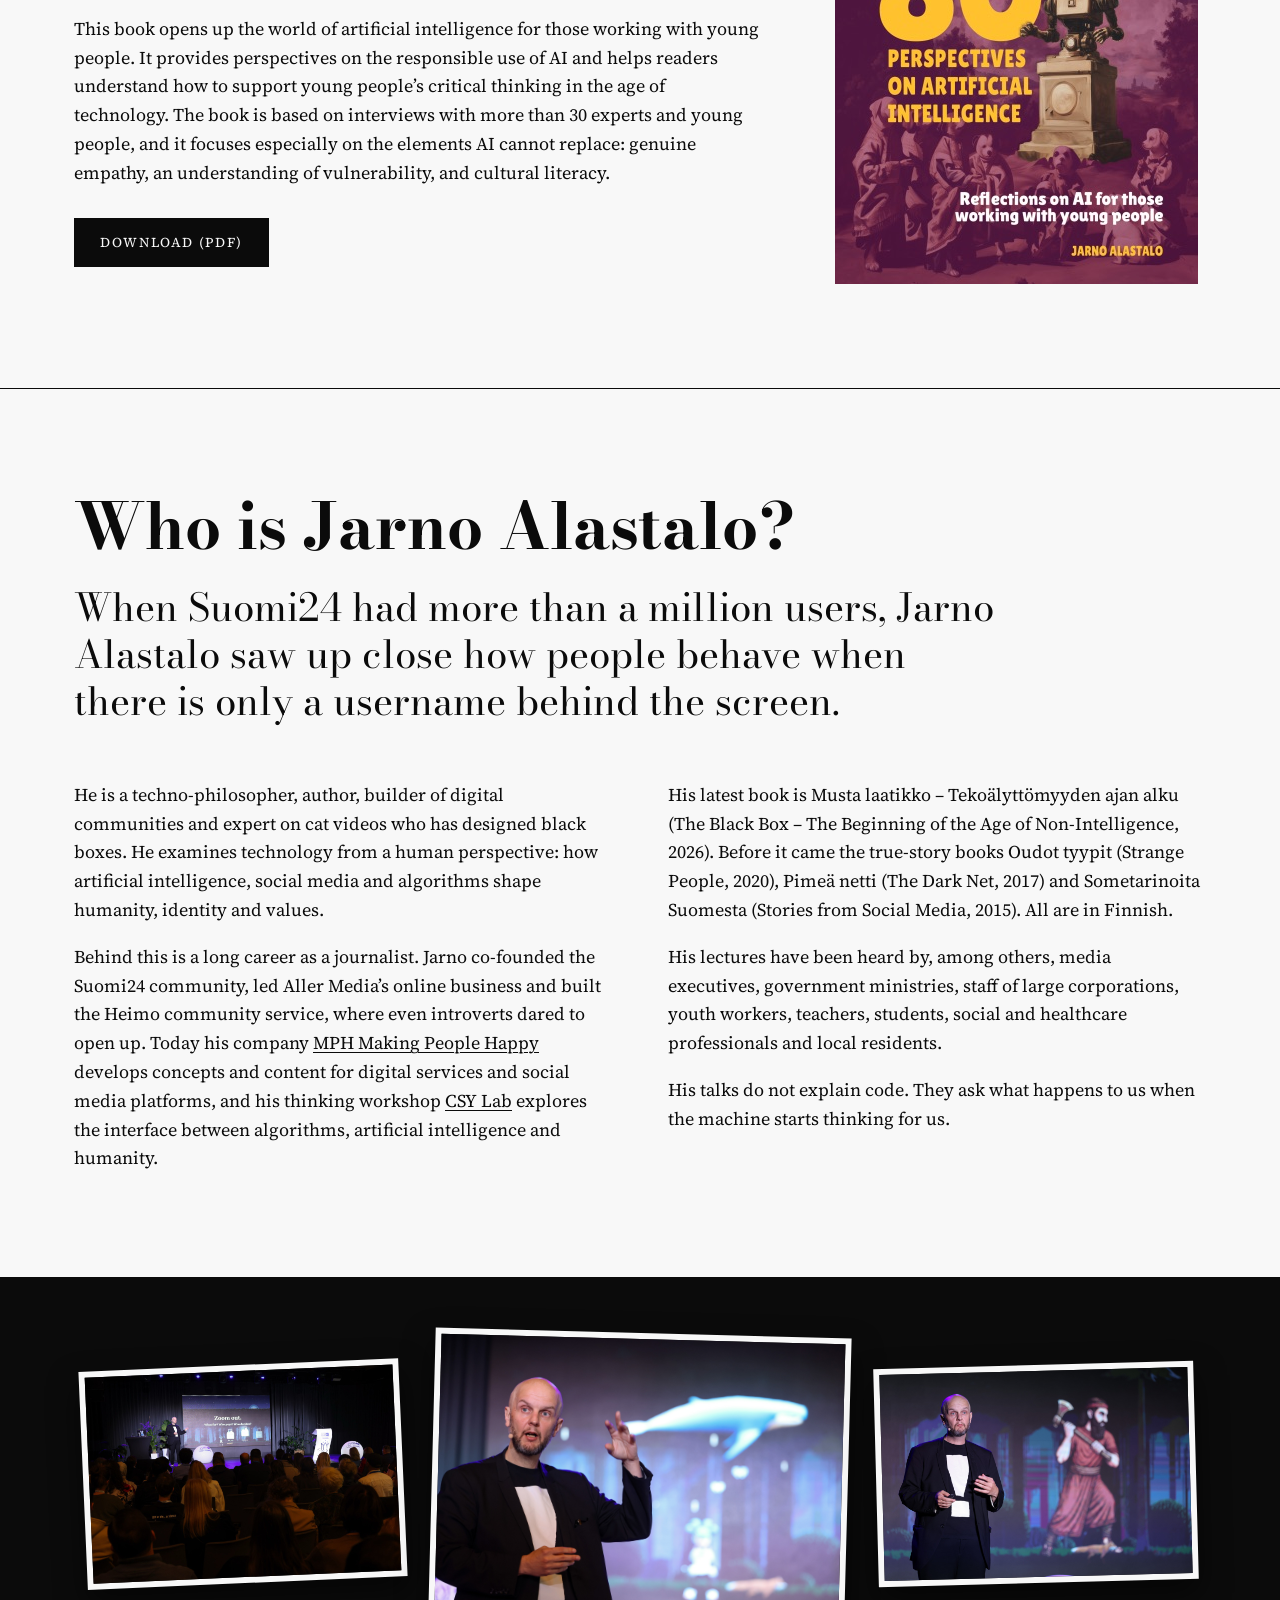
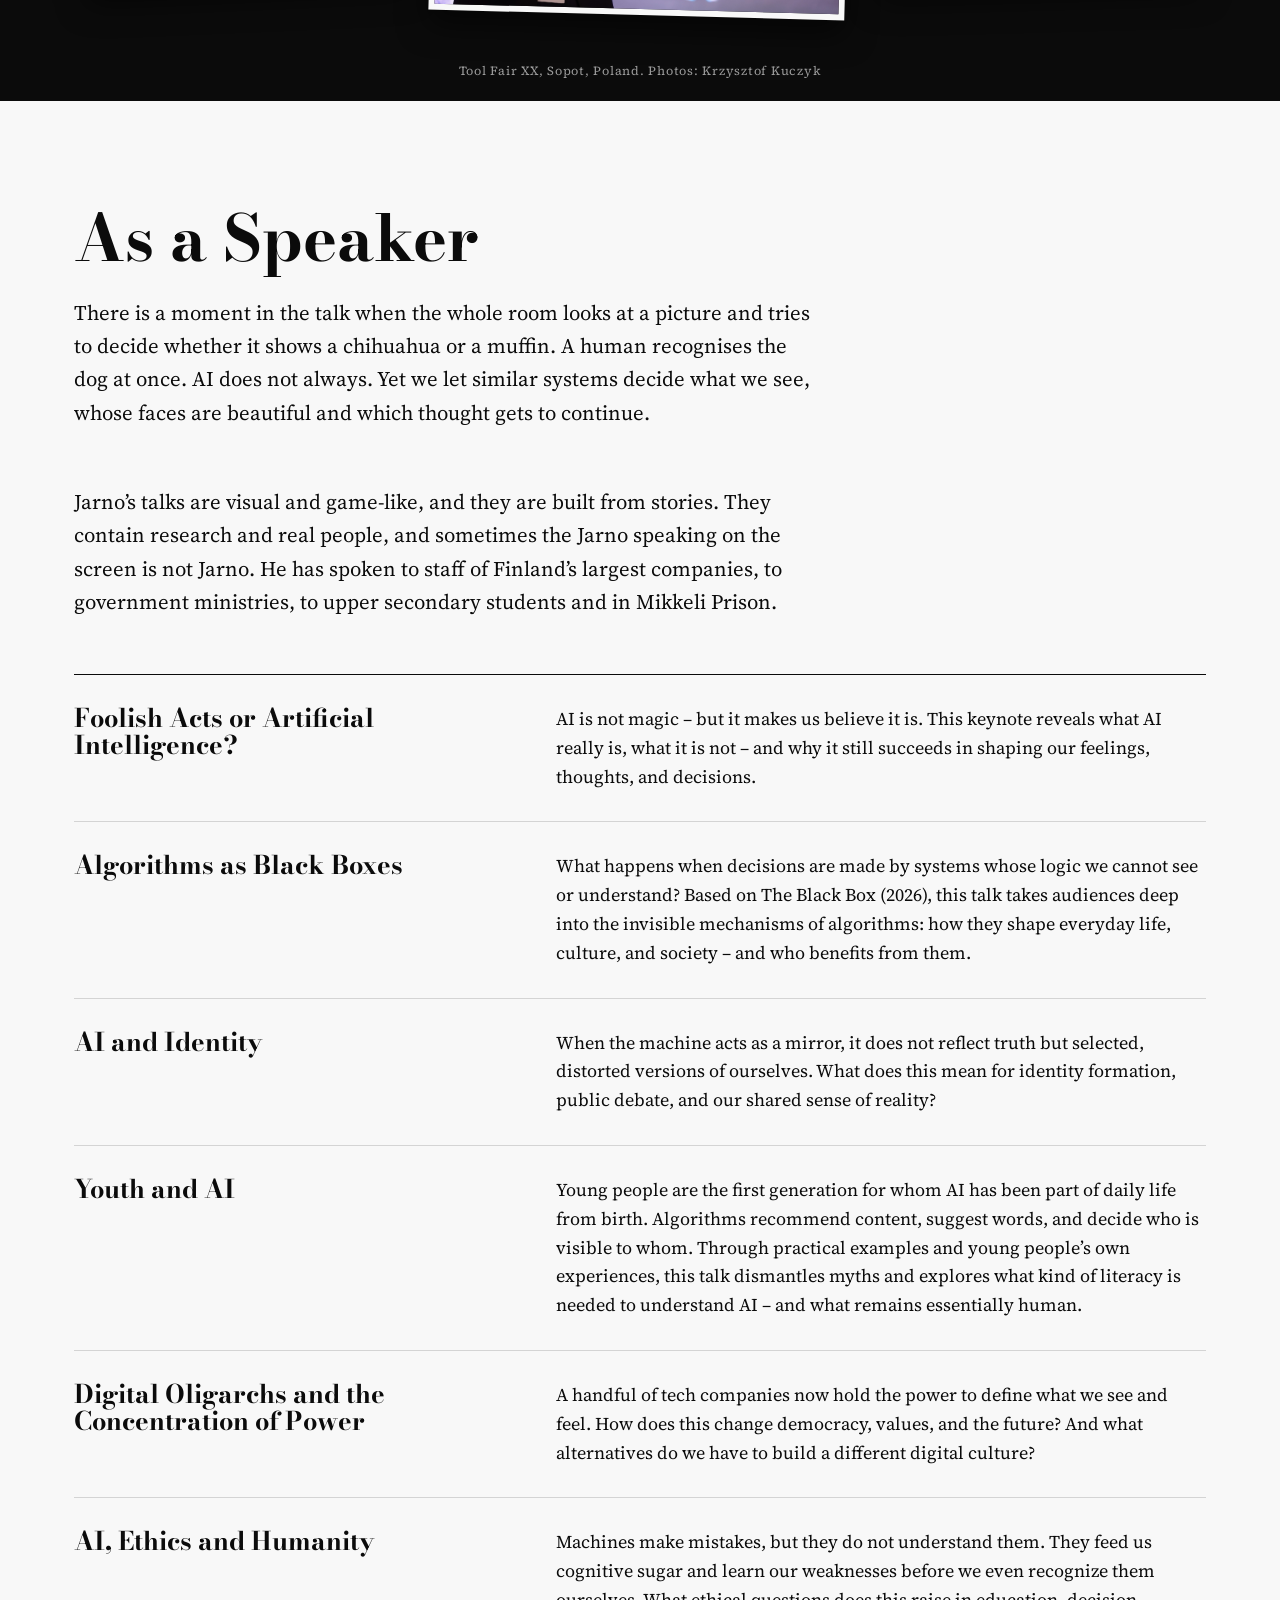
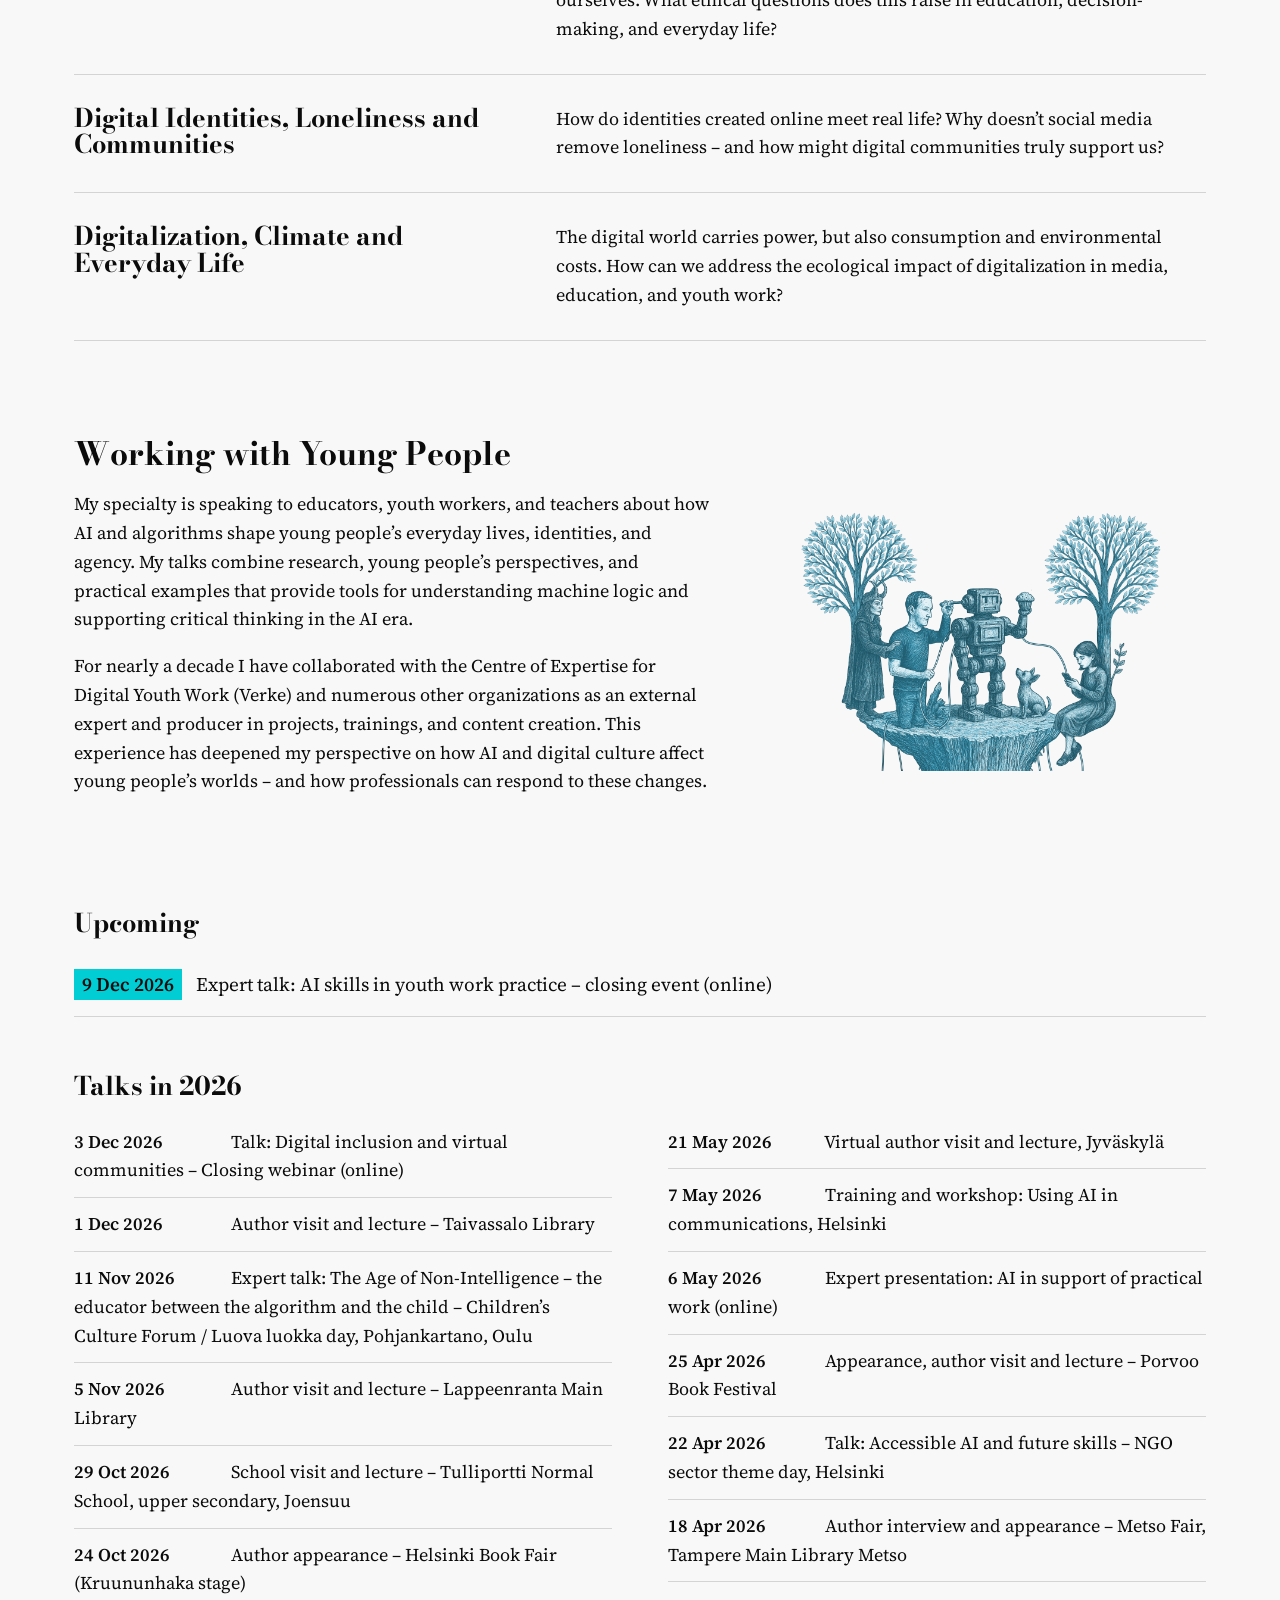
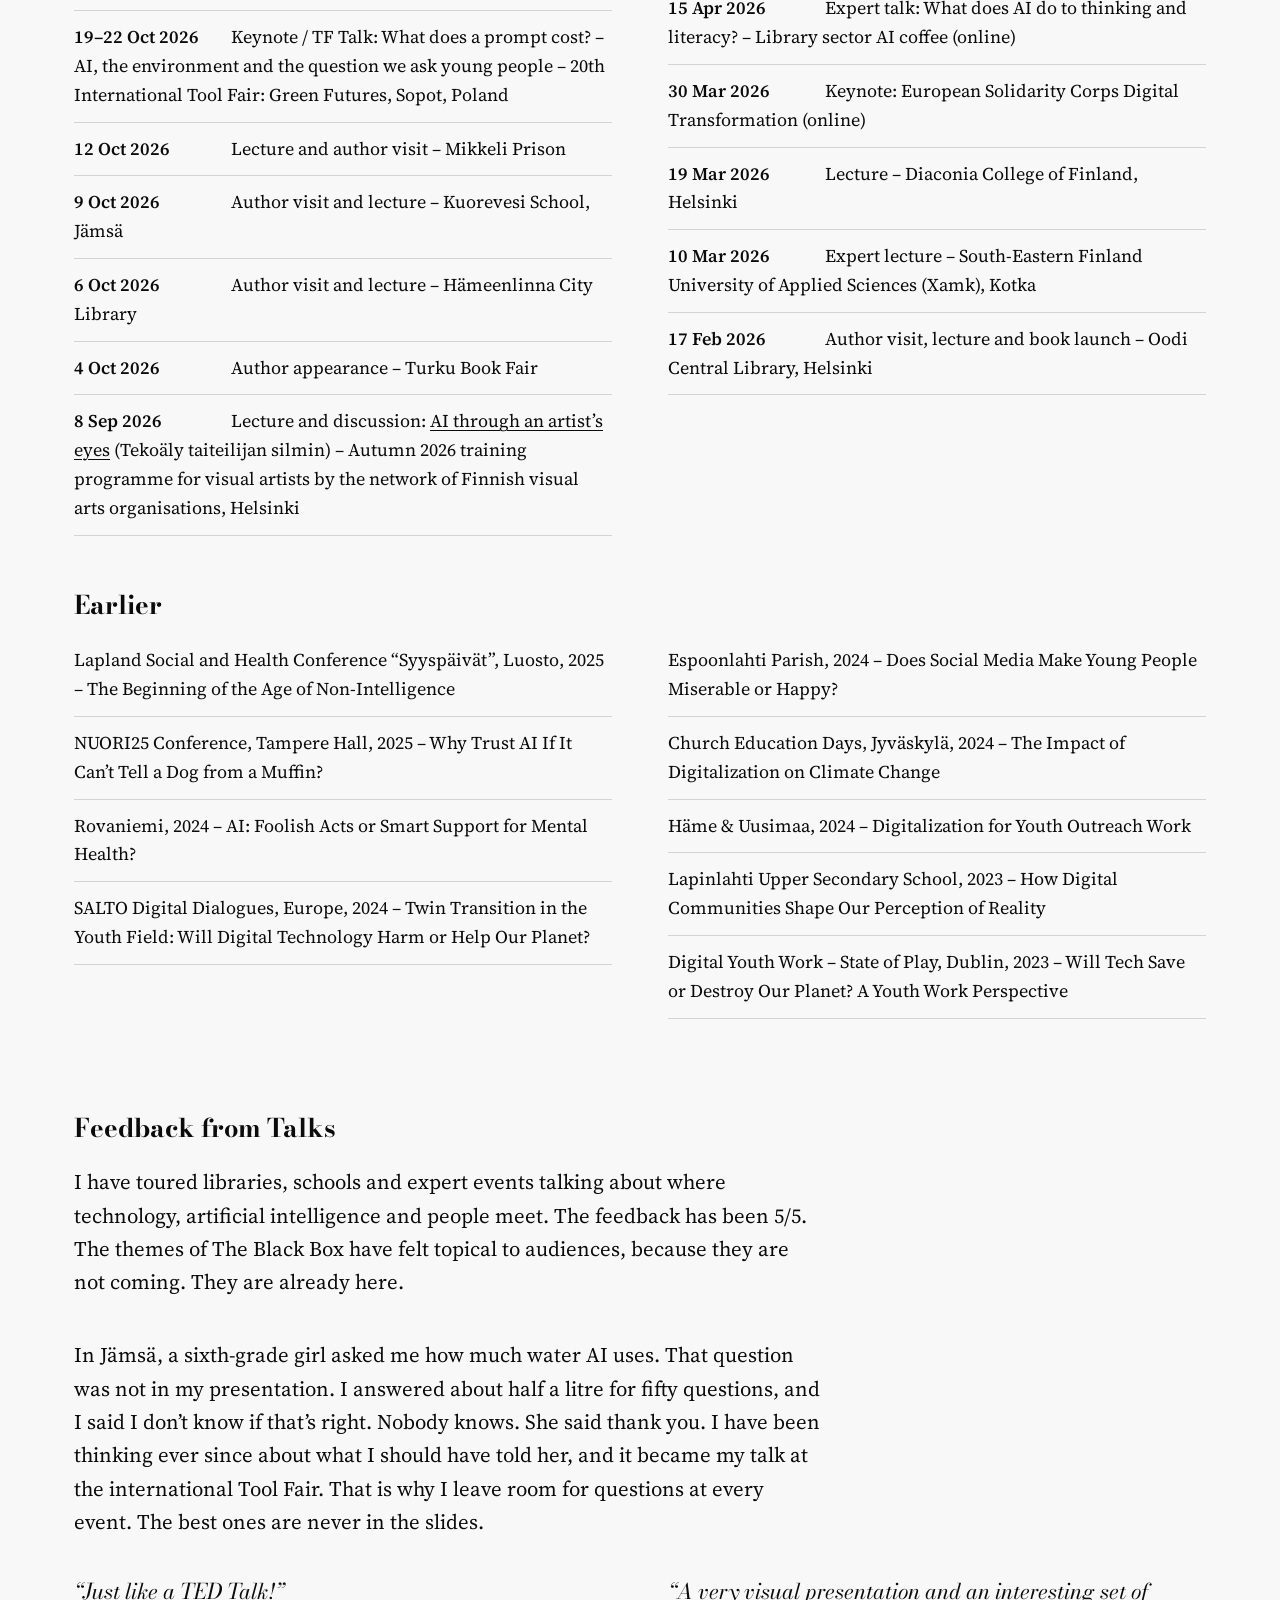
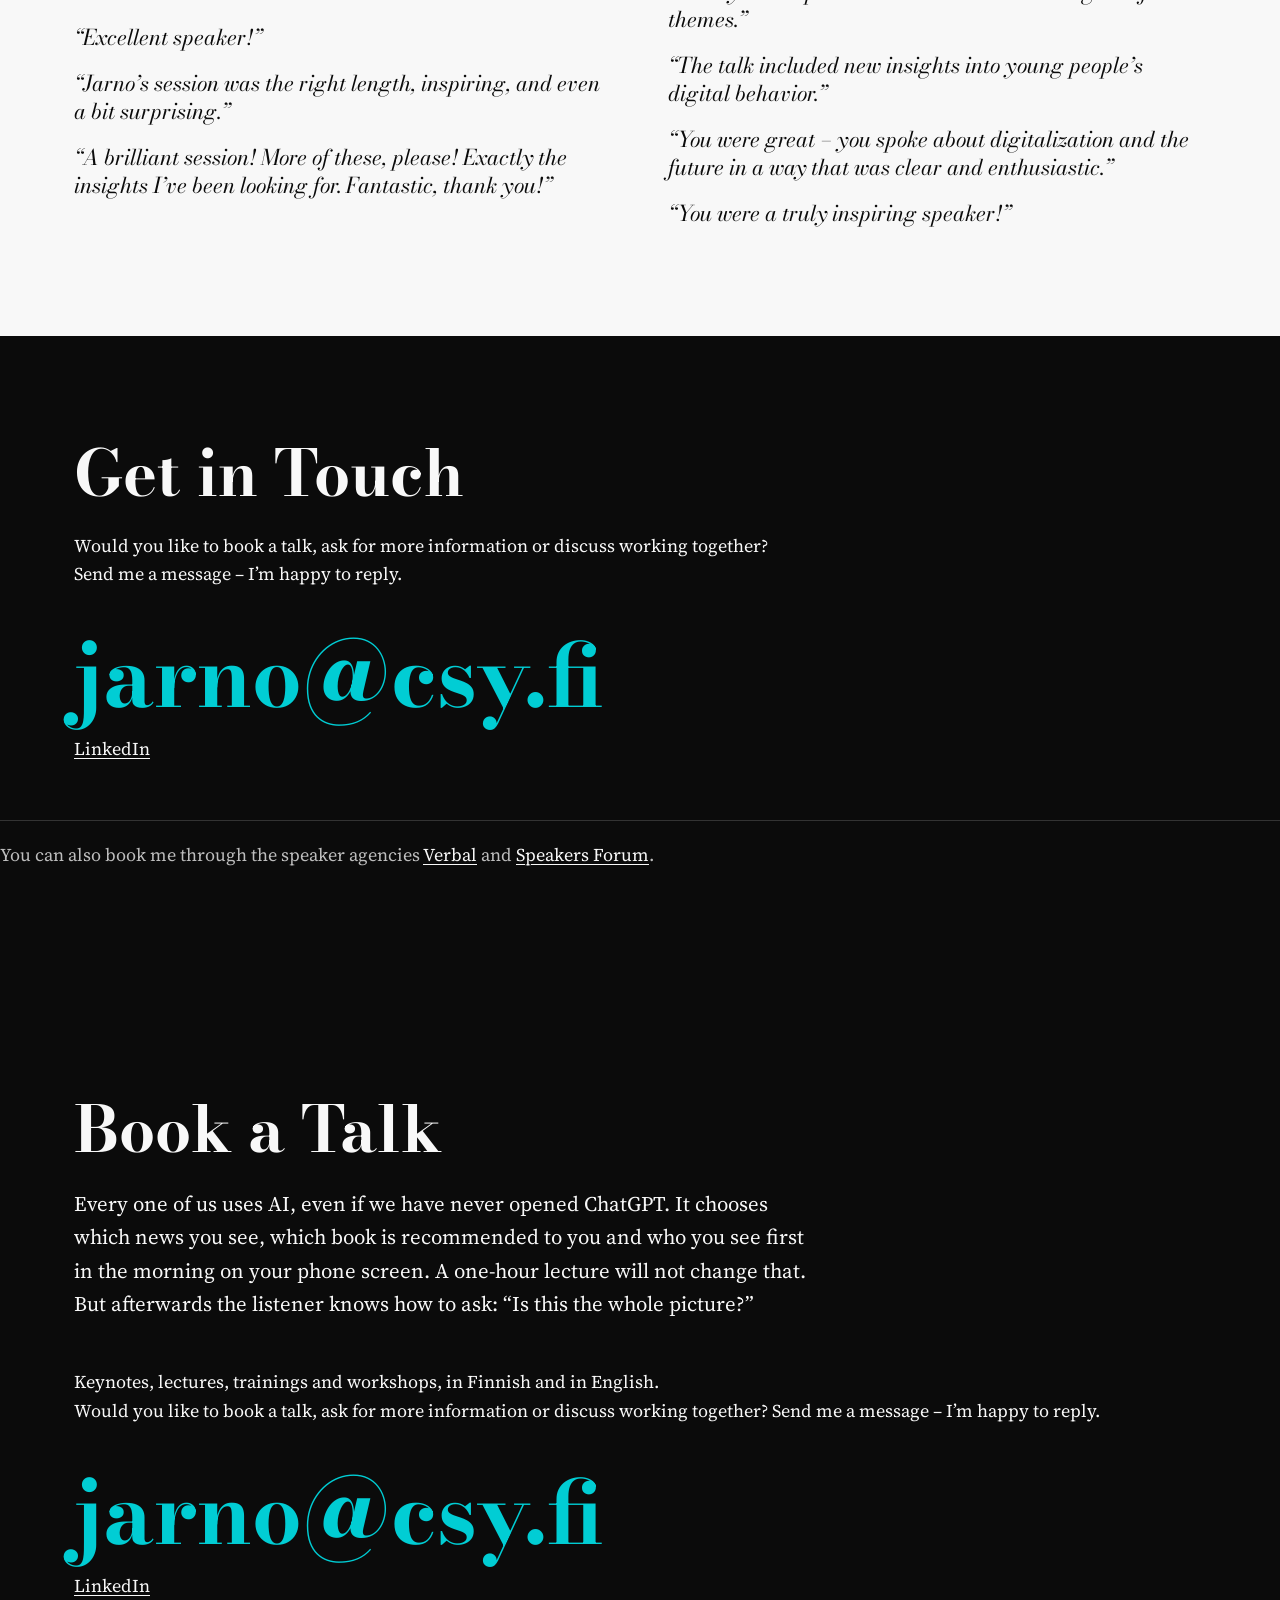
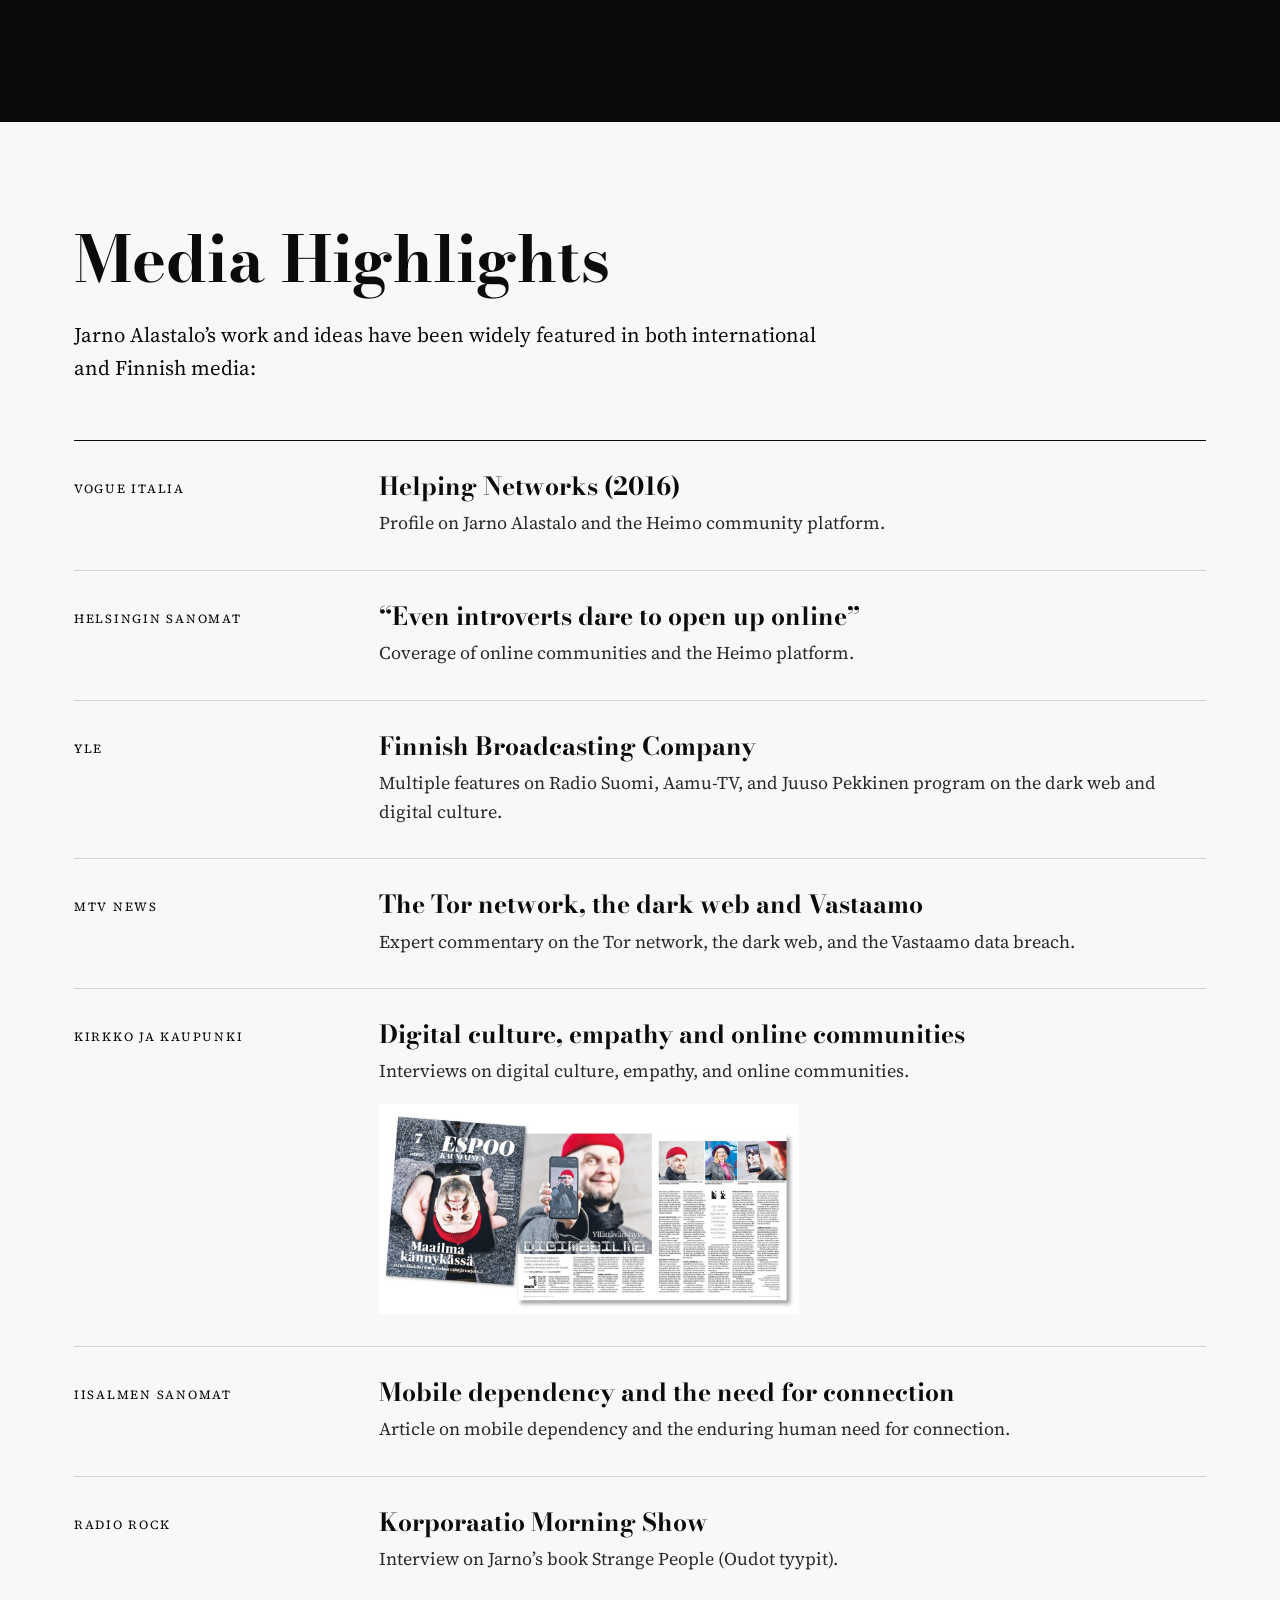
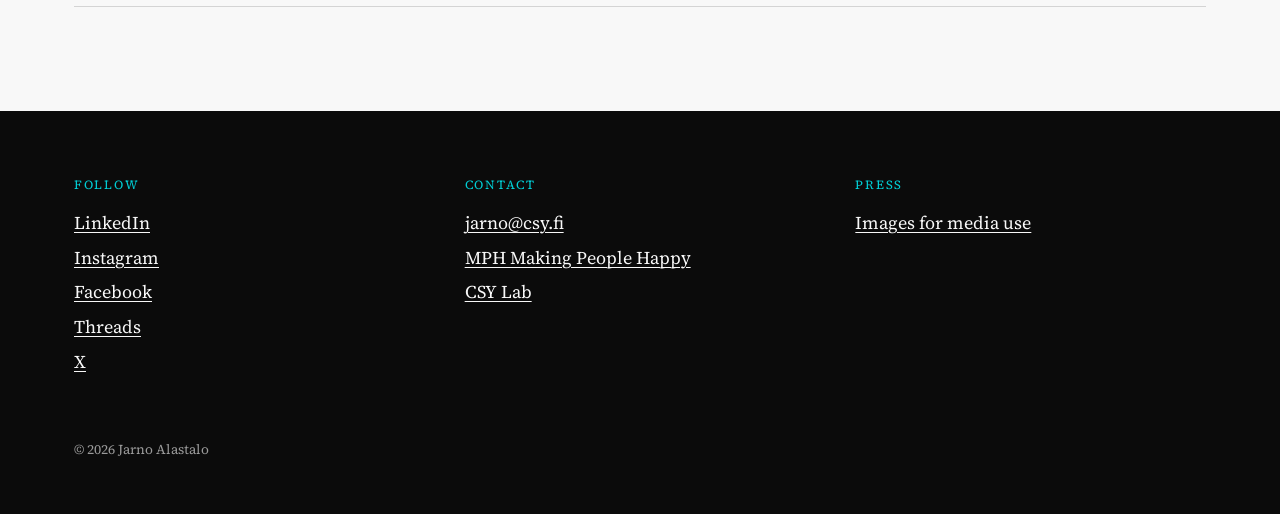
==== commit fd760f5e: "Lavakuvat: musta banneri, kuvat kokonaisina ja vinossa Co-Authored-By: Claude Opus 5.5 <noreply@anth" ====
--- a/en/index.html
+++ b/en/index.html
@@ -248,8 +248,8 @@
 </section>
 
 <figure class="lavakuvat">
+  <img src="../kuvat/tool-fair-2.jpg" width="1200" height="800" alt="Jarno Alastalo speaking on stage at Tool Fair" loading="lazy">
   <img class="iso" src="../kuvat/tool-fair-1.jpg" width="2000" height="1333" alt="Jarno Alastalo speaking on stage at Tool Fair" loading="lazy">
-  <img src="../kuvat/tool-fair-2.jpg" width="1200" height="800" alt="Jarno Alastalo speaking on stage at Tool Fair" loading="lazy">
   <img src="../kuvat/tool-fair-3.jpg" width="1200" height="800" alt="Jarno Alastalo speaking on stage at Tool Fair" loading="lazy">
   <figcaption class="sisalto">Tool Fair XX, Sopot, Poland. Photos: Krzysztof Kuczyk</figcaption>
 </figure>
--- a/tyyli.css
+++ b/tyyli.css
@@ -206,8 +206,21 @@
 .tilaa-johdanto { font-size: 1.3rem; max-width: 36em; margin-bottom: 48px; }
 .toimistot { margin-top: 56px; padding-top: 20px; border-top: 1px solid #333; color: #bdbdbd; }
 
-/* Lavakuvat Puhujana-osion yllä */
-.lavakuvat { margin: 0; display: grid; grid-template-columns: 1fr 1fr; gap: 6px; background: var(--paperi); }
-.lavakuvat img { width: 100%; height: 100%; object-fit: cover; }
-.lavakuvat .iso { grid-column: 1 / -1; }
-.lavakuvat figcaption { grid-column: 1 / -1; padding-top: 10px; padding-bottom: 10px; font-size: 0.8rem; letter-spacing: 0.06em; color: var(--harmaa); }
+/* Lavakuvat Puhujana-osion yllä: musta banneri, kuvat kokonaisina ja vähän vinossa */
+.lavakuvat {
+  margin: 0; background: var(--muste); padding: 56px 16px 20px; overflow: hidden;
+  display: flex; justify-content: center; align-items: center; flex-wrap: wrap; gap: 28px;
+}
+.lavakuvat img {
+  width: auto; height: clamp(110px, 17vw, 250px);
+  border: 6px solid var(--paperi); box-shadow: 0 14px 30px rgba(0, 0, 0, 0.55);
+}
+.lavakuvat img:nth-of-type(1) { transform: rotate(-2.5deg); }
+.lavakuvat .iso { height: clamp(140px, 22vw, 320px); transform: rotate(1.5deg); }
+.lavakuvat img:nth-of-type(3) { transform: rotate(-1.5deg); }
+.lavakuvat figcaption { flex-basis: 100%; text-align: center; margin-top: 18px; font-size: 0.78rem; letter-spacing: 0.06em; color: #9a9a9a; }
+@media (max-width: 860px) {
+  .lavakuvat { gap: 18px 14px; padding-top: 36px; }
+  .lavakuvat img { height: 90px; border-width: 4px; }
+  .lavakuvat .iso { order: -1; height: auto; width: 86%; }
+}
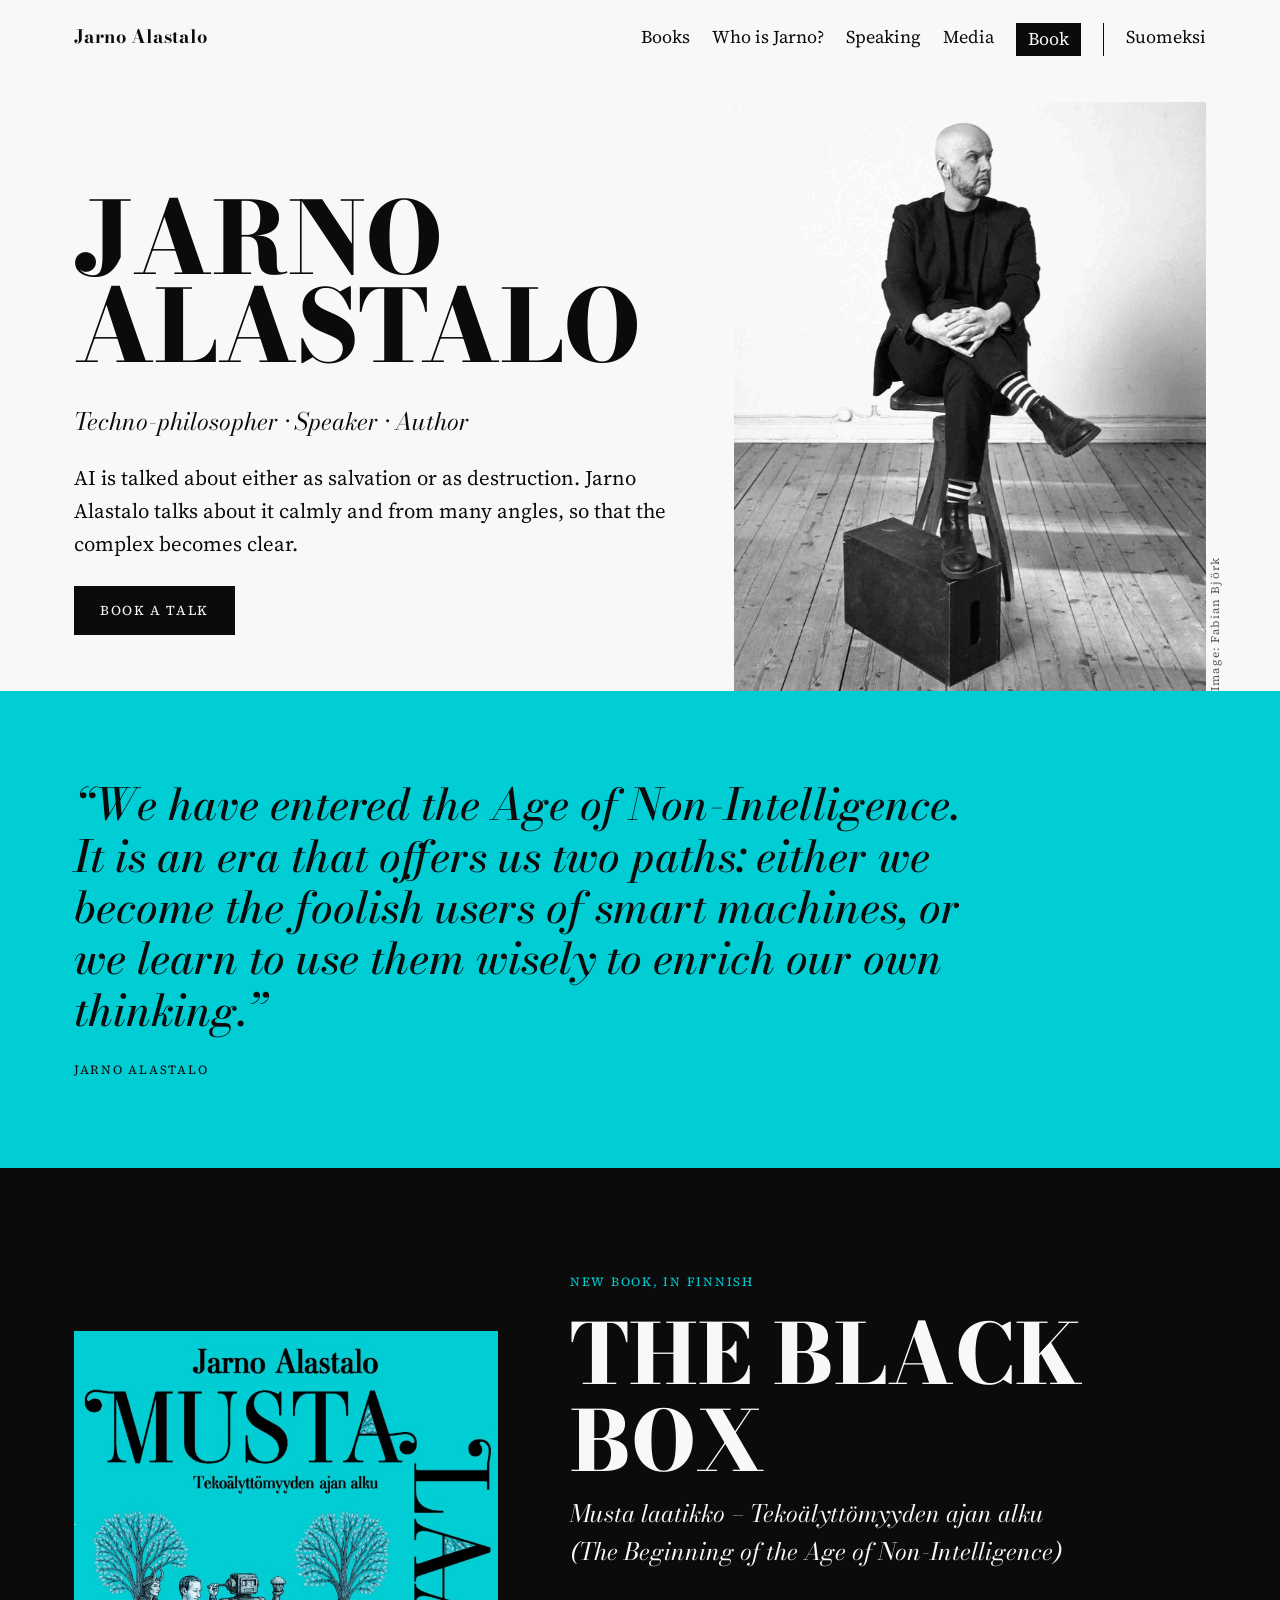
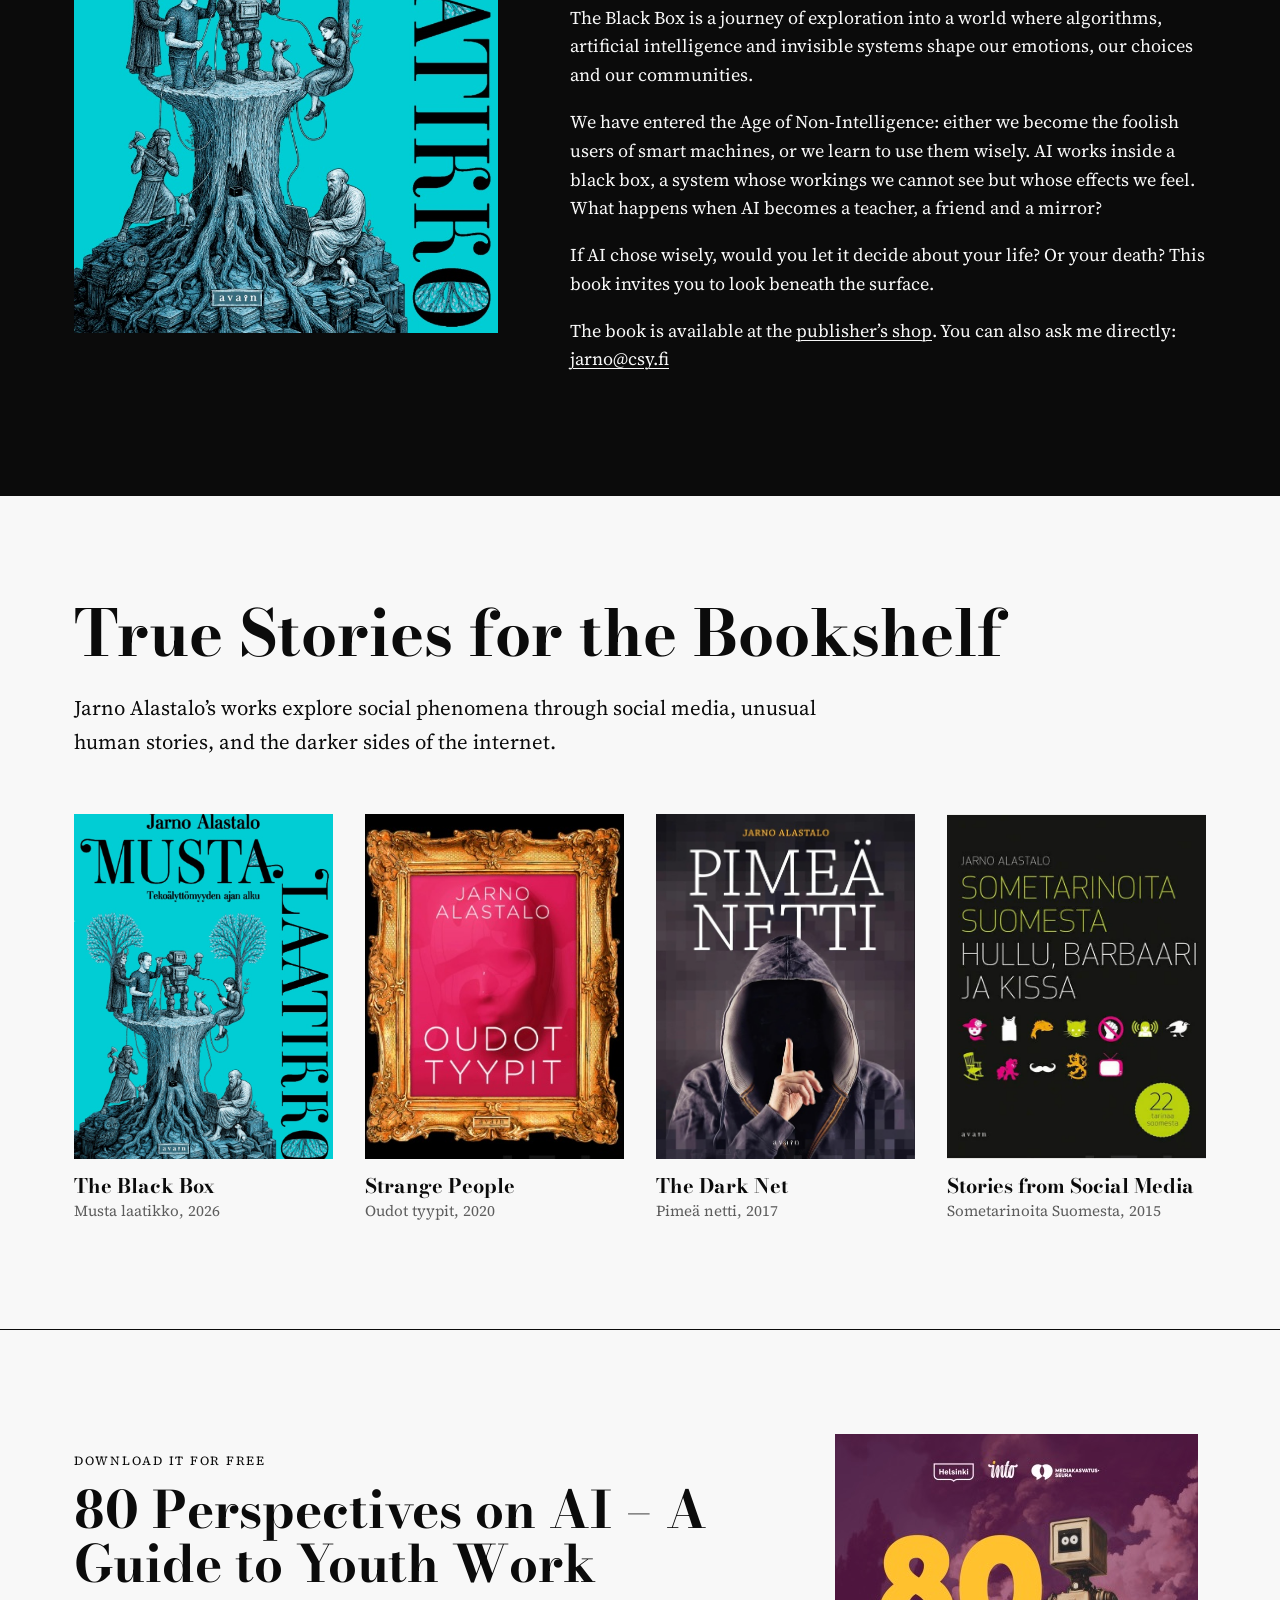
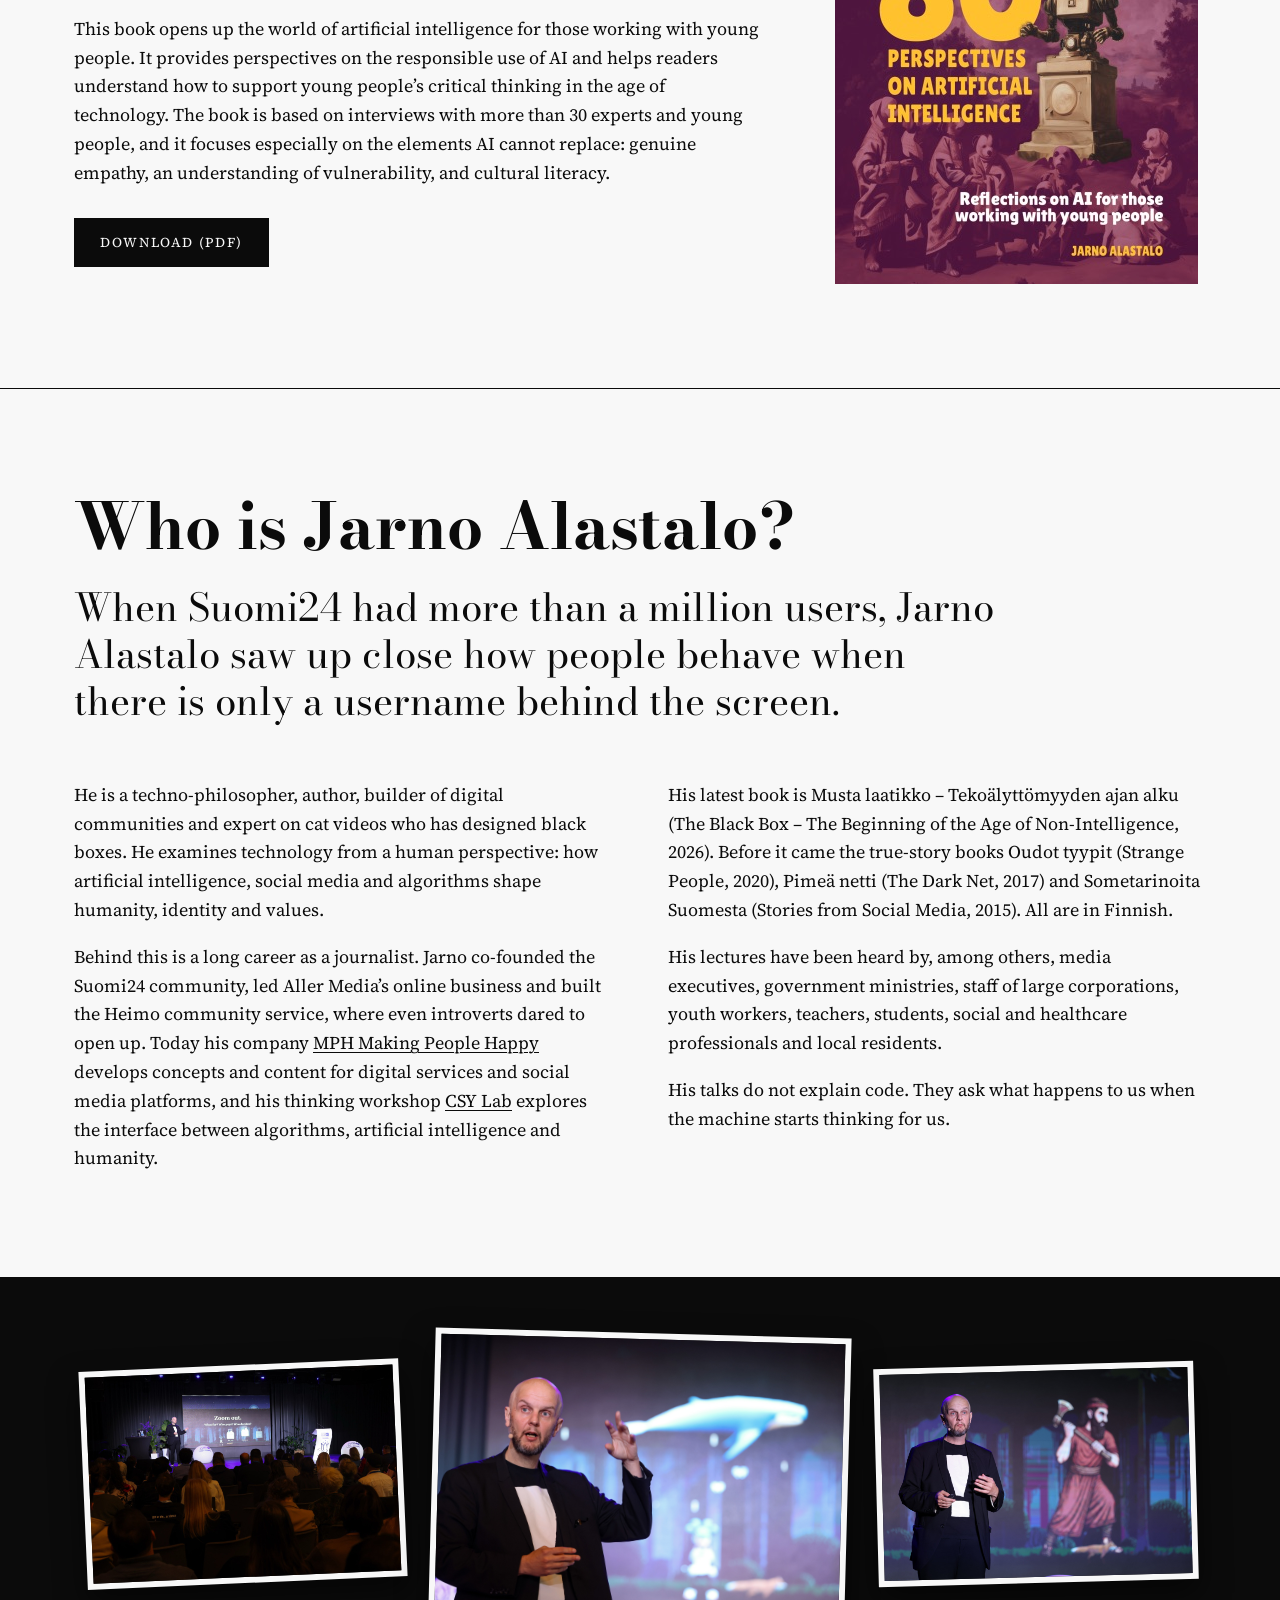
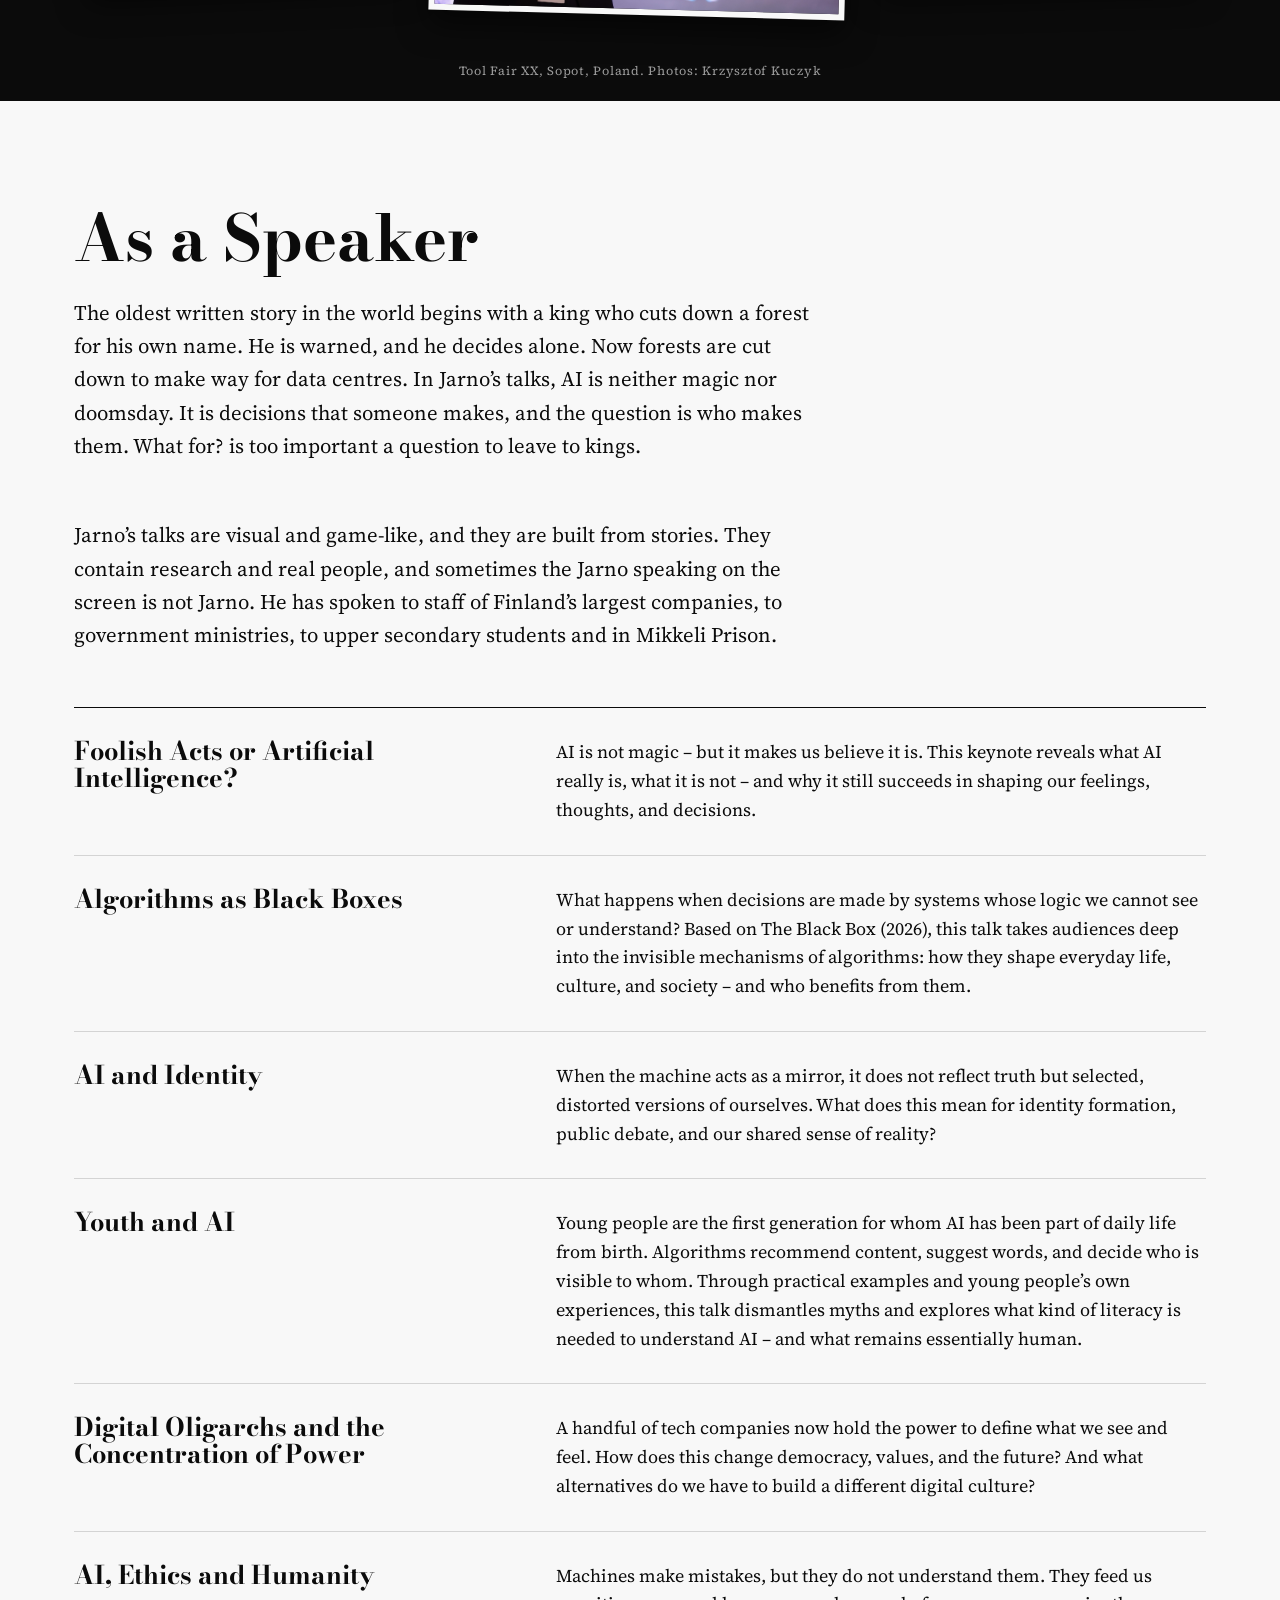
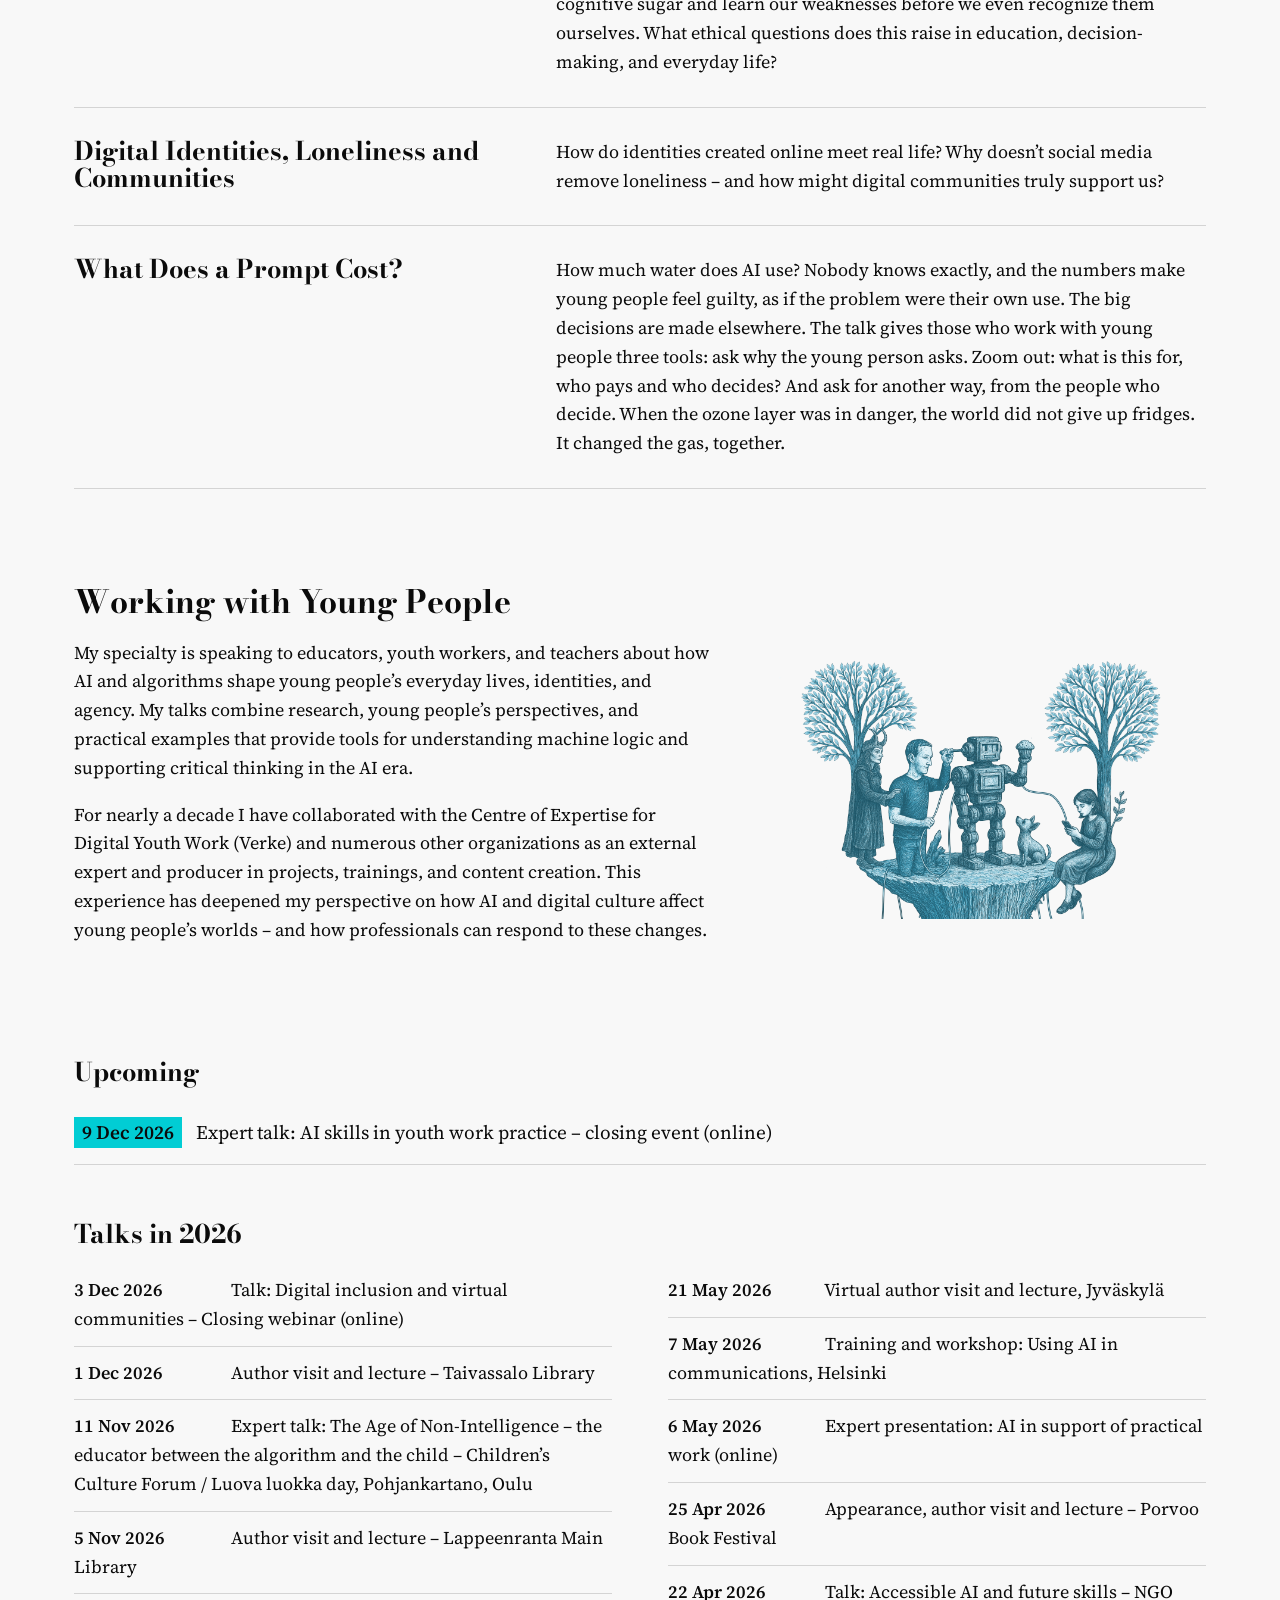
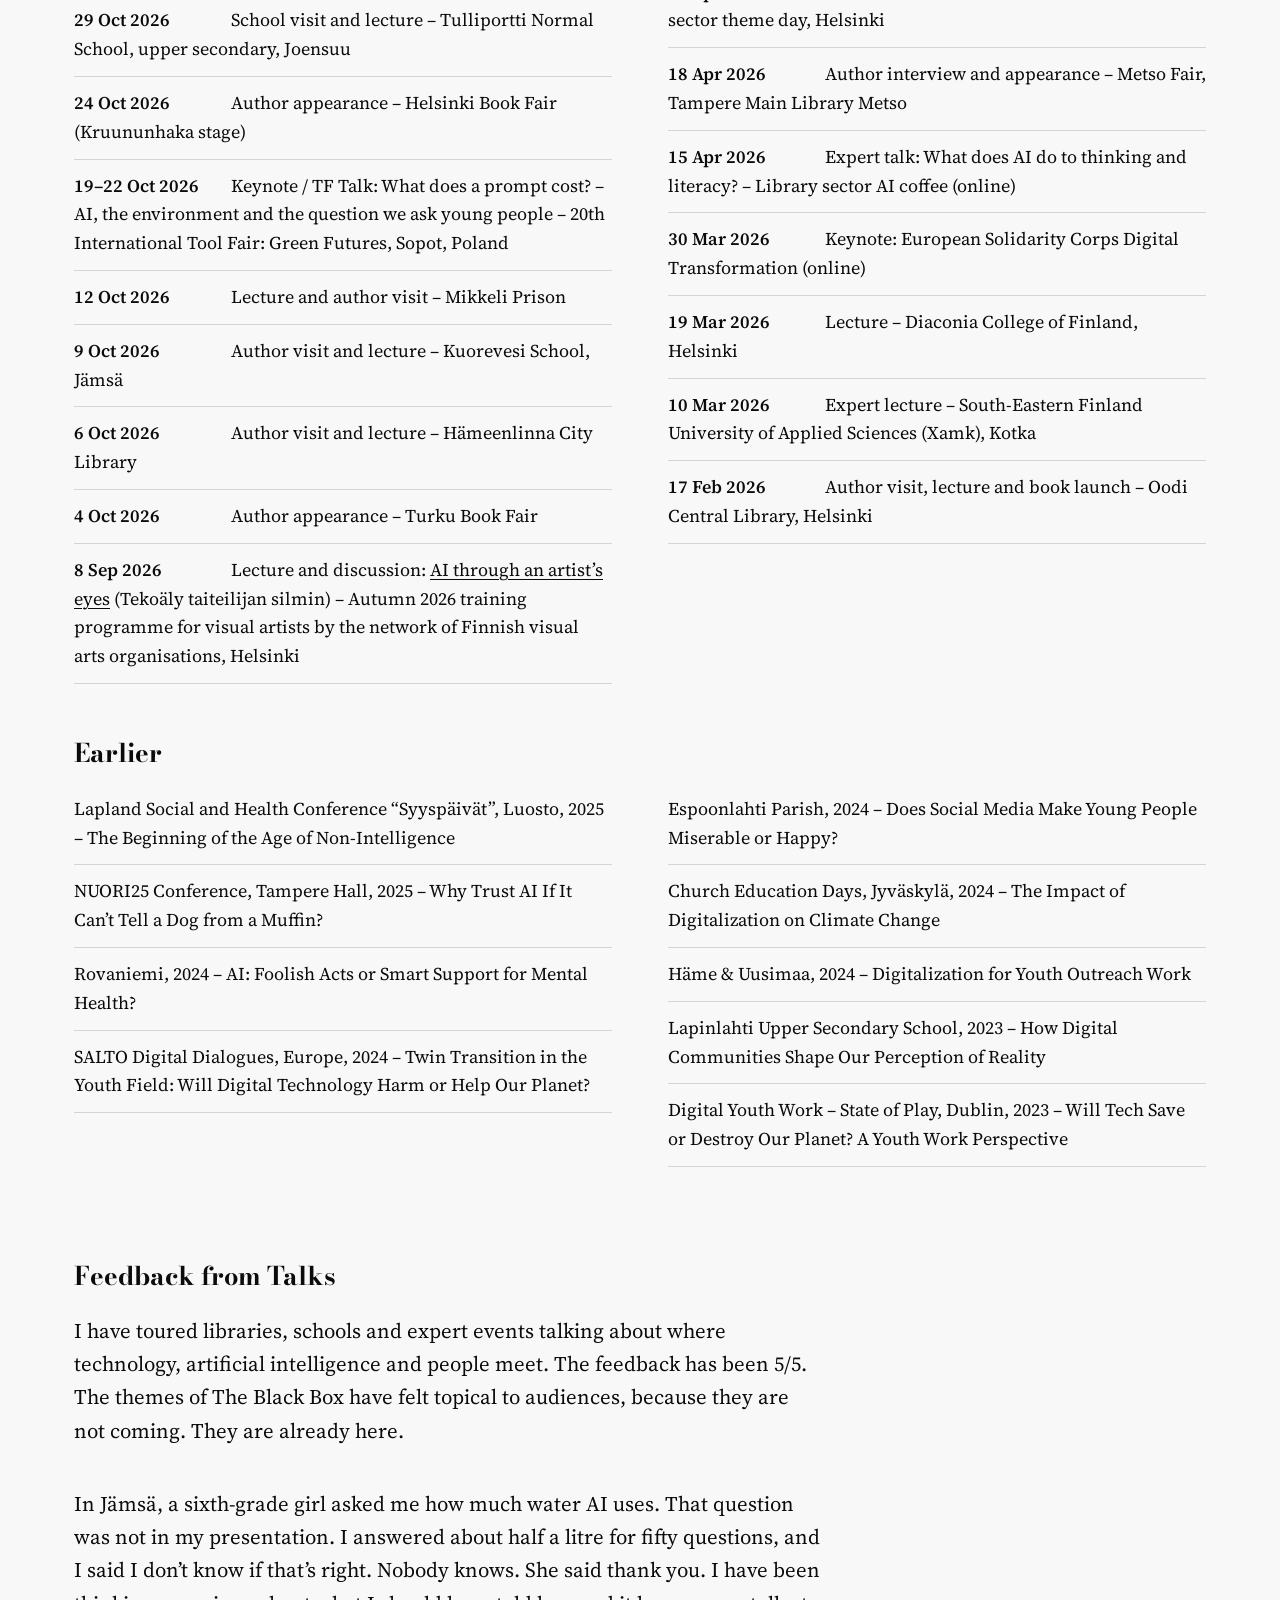
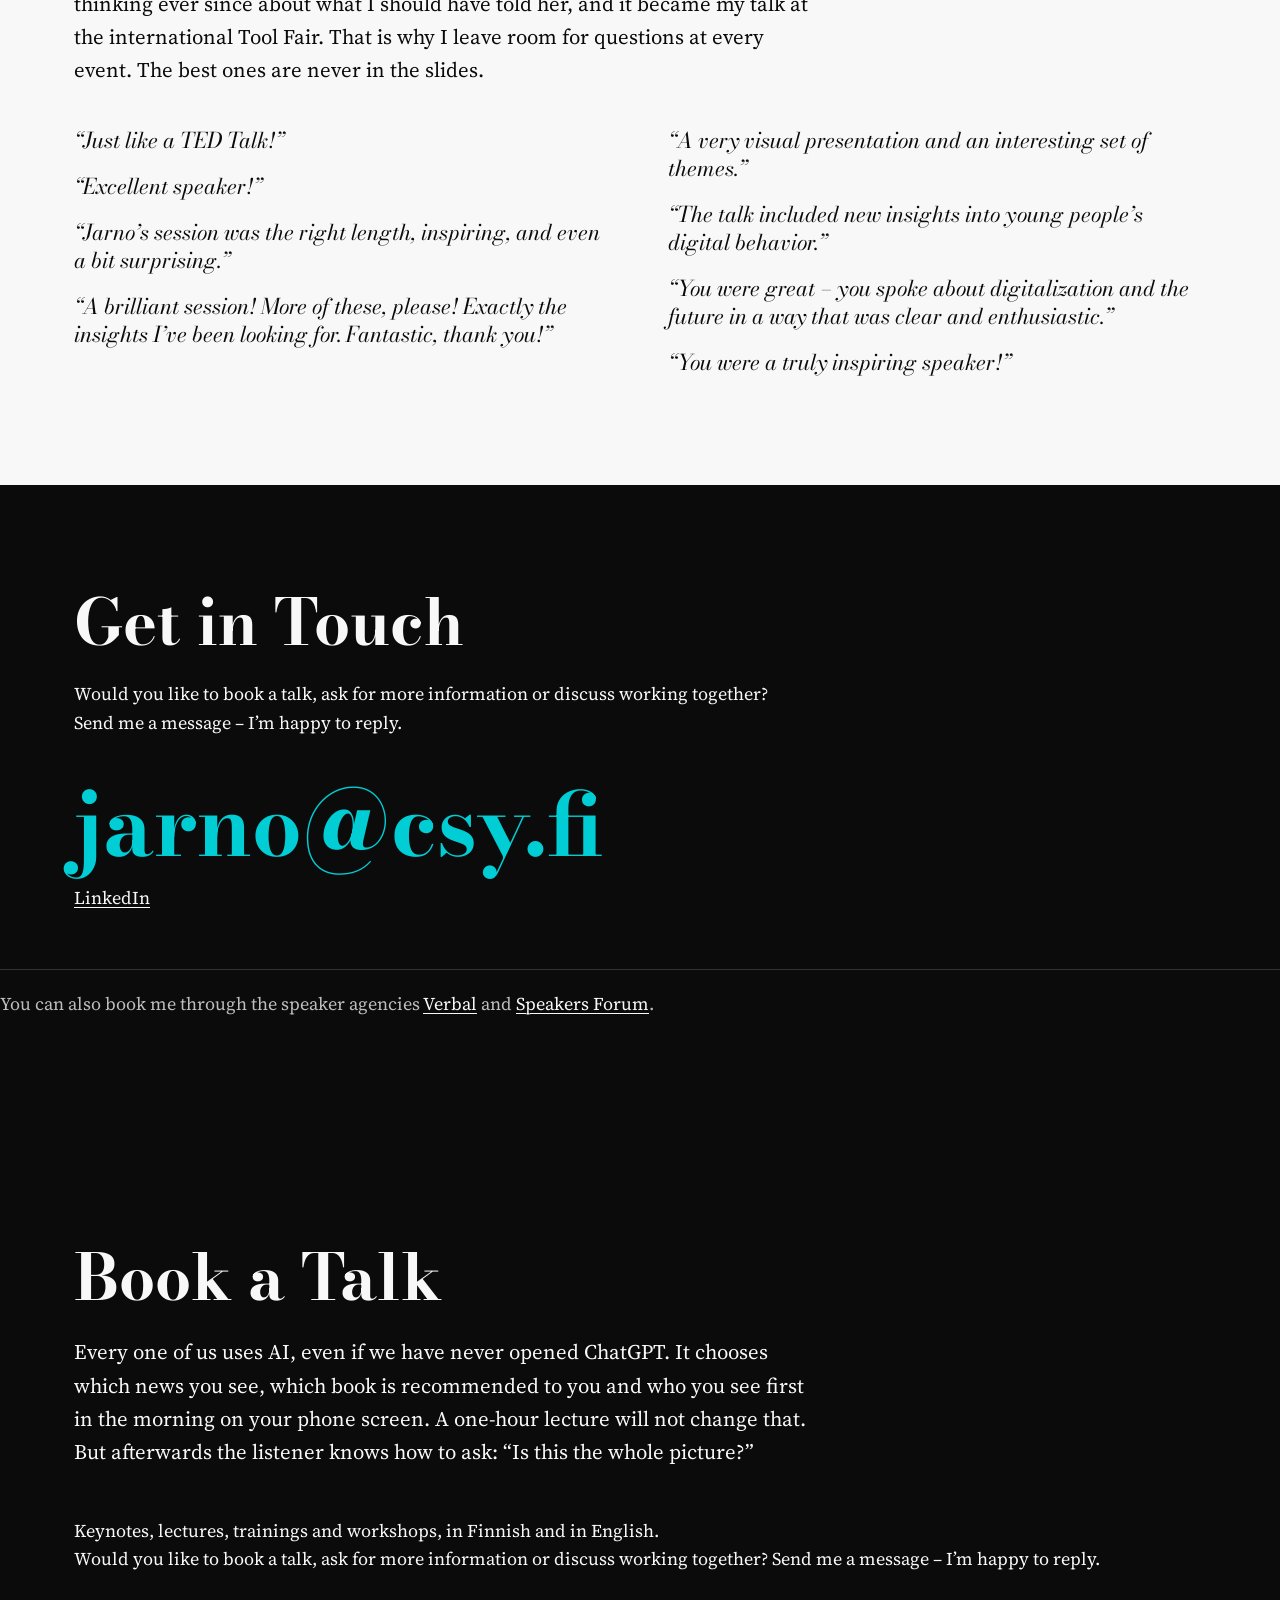
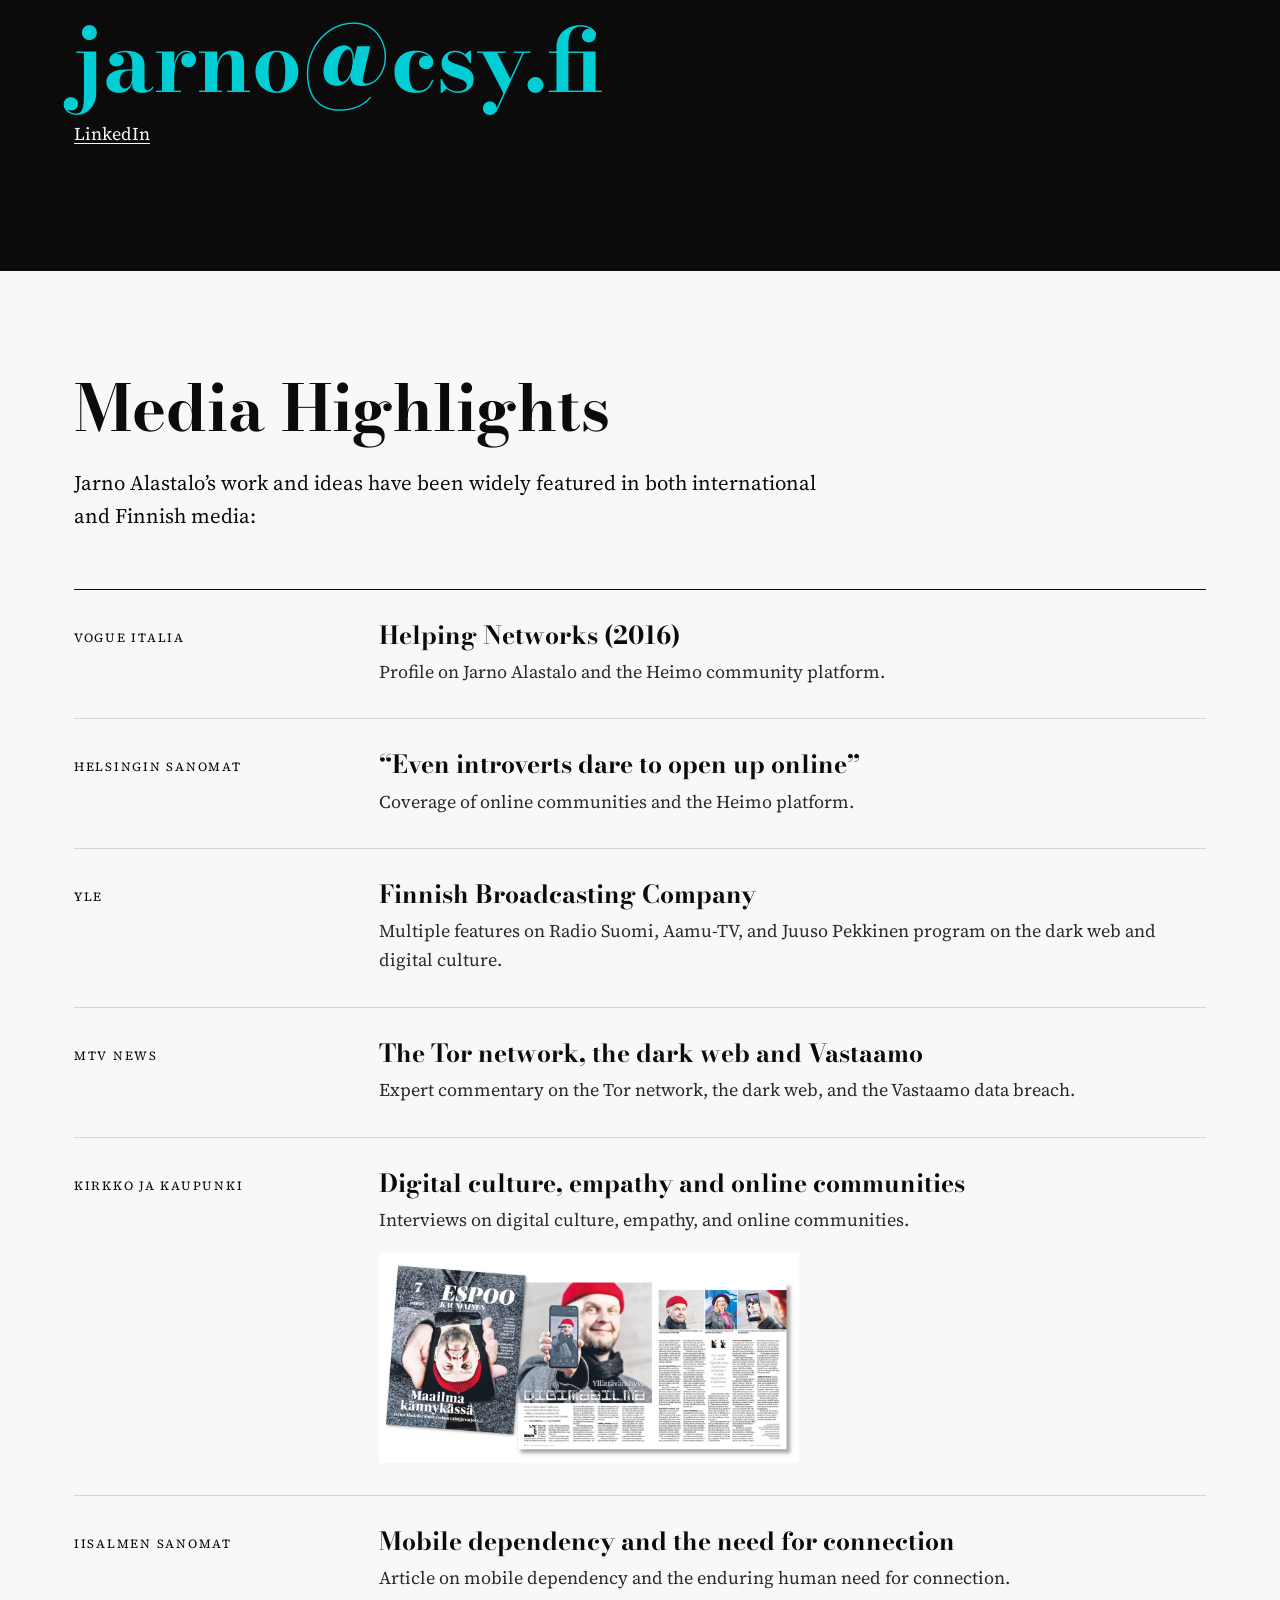
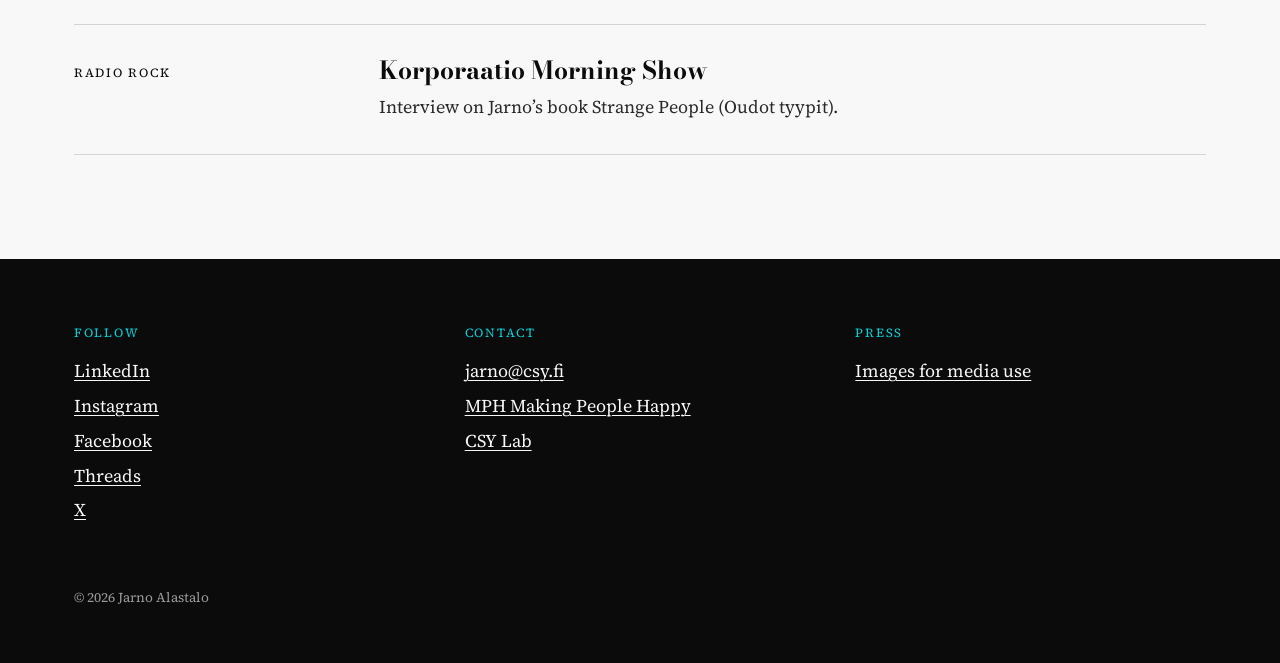
==== commit 0f49a71e: "Uusi avaus ja Puhujana-johdanto, aihe Mitä kehote maksaa? (fi + en) Co-Authored-By: Claude Opus 5.5 " ====
--- a/en/index.html
+++ b/en/index.html
@@ -35,7 +35,7 @@
         "Speaker",
         "Author"
       ],
-      "description": "Finnish techno-philosopher, speaker and author who explains AI, algorithms and social media through story-driven talks. Co-founder of the Suomi24 community. Keynotes and lectures in Finnish and English.",
+      "description": "Finnish techno-philosopher, speaker and author who talks about AI, algorithms and social media calmly and from many angles, so that the complex becomes clear. Co-founder of the Suomi24 community. Keynotes and lectures in Finnish and English.",
       "knowsAbout": [
         "artificial intelligence",
         "algorithms",
@@ -165,7 +165,7 @@
   <div>
     <h1>Jarno<br>Alastalo</h1>
     <p class="titteli">Techno-philosopher · Speaker · Author</p>
-    <p class="ingressi">Jarno Alastalo opens up the secrets of artificial intelligence, algorithms and social media through story-driven talks – and makes technology human.</p>
+    <p class="ingressi">AI is talked about either as salvation or as destruction. Jarno Alastalo talks about it calmly and from many angles, so that the complex becomes clear.</p>
     <a class="nappi" href="#contact">Book a talk</a>
   </div>
   <figure>
@@ -257,7 +257,7 @@
 <section class="osio" id="speaking">
   <div class="sisalto">
     <h2>As a Speaker</h2>
-    <p class="johdanto">There is a moment in the talk when the whole room looks at a picture and tries to decide whether it shows a chihuahua or a muffin. A human recognises the dog at once. AI does not always. Yet we let similar systems decide what we see, whose faces are beautiful and which thought gets to continue.</p>
+    <p class="johdanto">The oldest written story in the world begins with a king who cuts down a forest for his own name. He is warned, and he decides alone. Now forests are cut down to make way for data centres. In Jarno’s talks, AI is neither magic nor doomsday. It is decisions that someone makes, and the question is who makes them. What for? is too important a question to leave to kings.</p>
     <p class="johdanto">Jarno’s talks are visual and game-like, and they are built from stories. They contain research and real people, and sometimes the Jarno speaking on the screen is not Jarno. He has spoken to staff of Finland’s largest companies, to government ministries, to upper secondary students and in Mikkeli Prison.</p>
 
     <ul class="teemat">
@@ -268,7 +268,7 @@
       <li><h3>Digital Oligarchs and the Concentration of Power</h3><p>A handful of tech companies now hold the power to define what we see and feel. How does this change democracy, values, and the future? And what alternatives do we have to build a different digital culture?</p></li>
       <li><h3>AI, Ethics and Humanity</h3><p>Machines make mistakes, but they do not understand them. They feed us cognitive sugar and learn our weaknesses before we even recognize them ourselves. What ethical questions does this raise in education, decision-making, and everyday life?</p></li>
       <li><h3>Digital Identities, Loneliness and Communities</h3><p>How do identities created online meet real life? Why doesn’t social media remove loneliness – and how might digital communities truly support us?</p></li>
-      <li><h3>Digitalization, Climate and Everyday Life</h3><p>The digital world carries power, but also consumption and environmental costs. How can we address the ecological impact of digitalization in media, education, and youth work?</p></li>
+      <li><h3>What Does a Prompt Cost?</h3><p>How much water does AI use? Nobody knows exactly, and the numbers make young people feel guilty, as if the problem were their own use. The big decisions are made elsewhere. The talk gives those who work with young people three tools: ask why the young person asks. Zoom out: what is this for, who pays and who decides? And ask for another way, from the people who decide. When the ozone layer was in danger, the world did not give up fridges. It changed the gas, together.</p></li>
     </ul>
 
     <div class="nuoret">
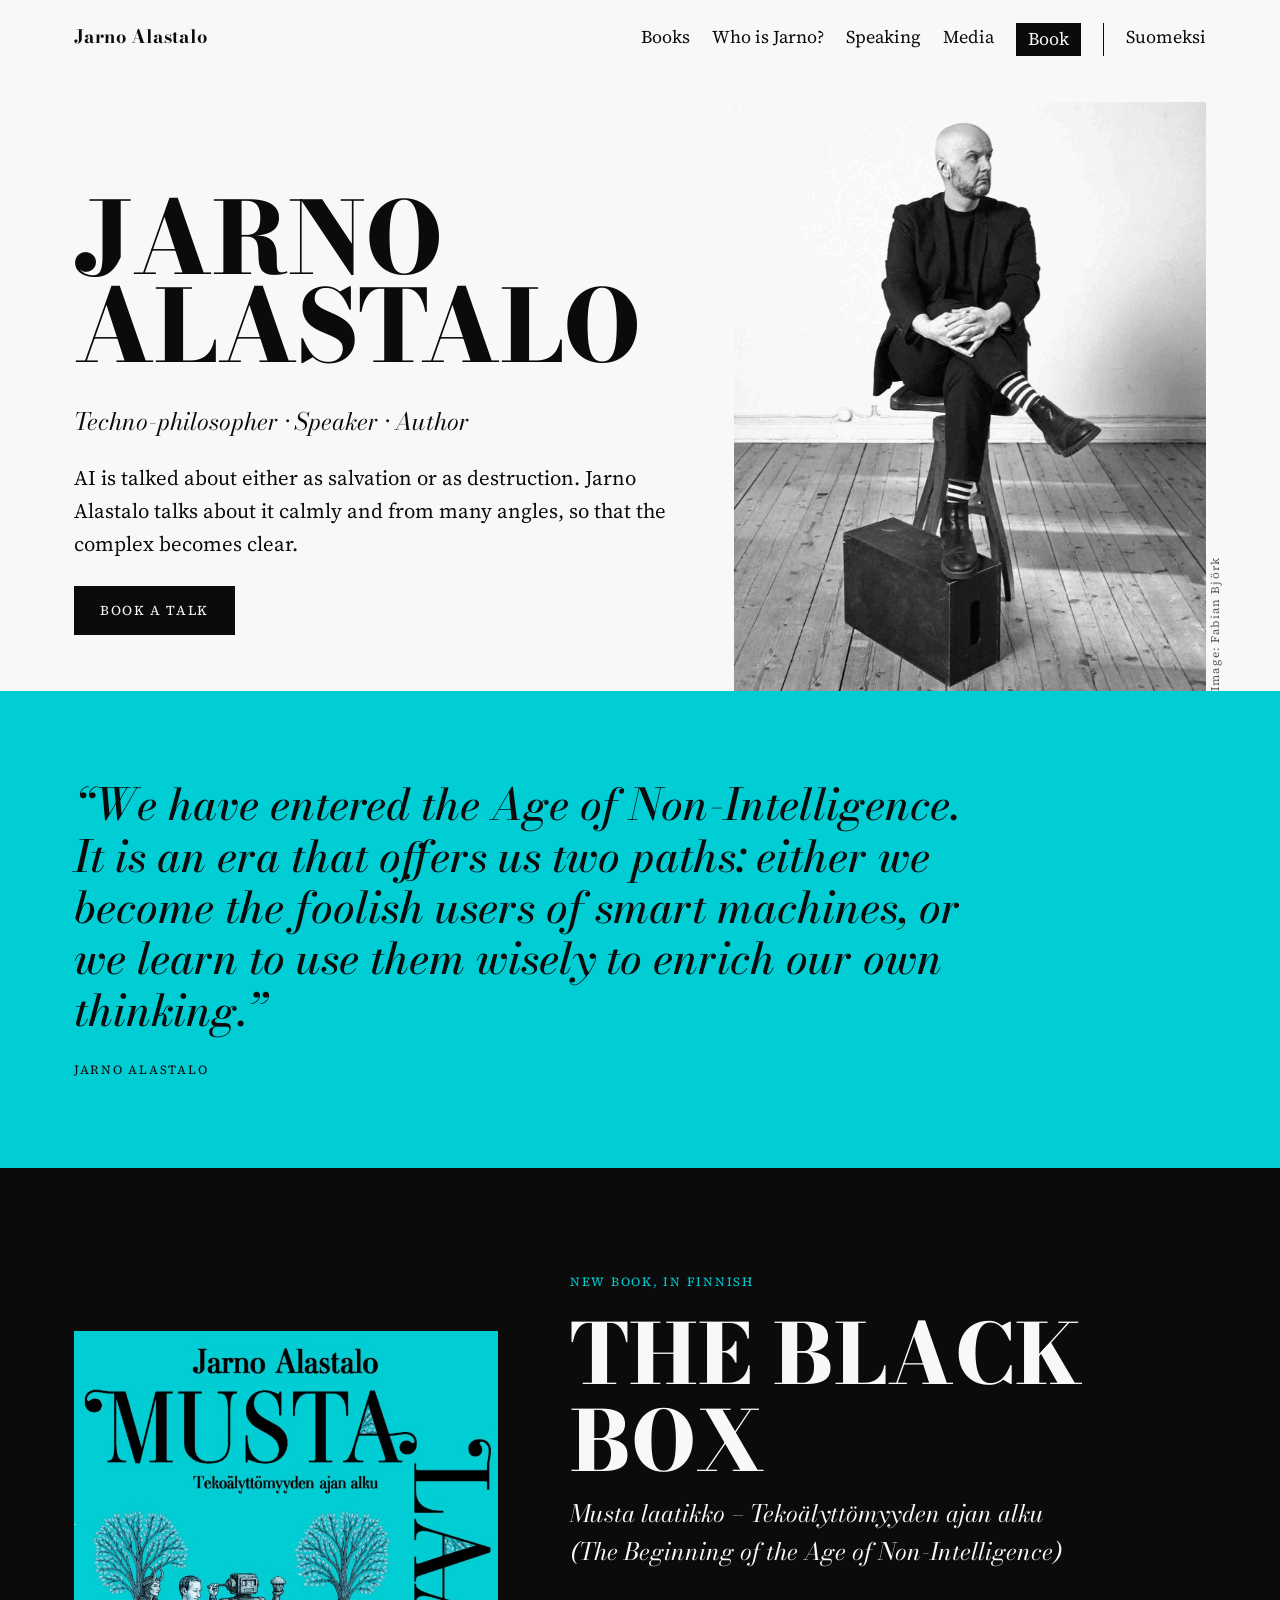
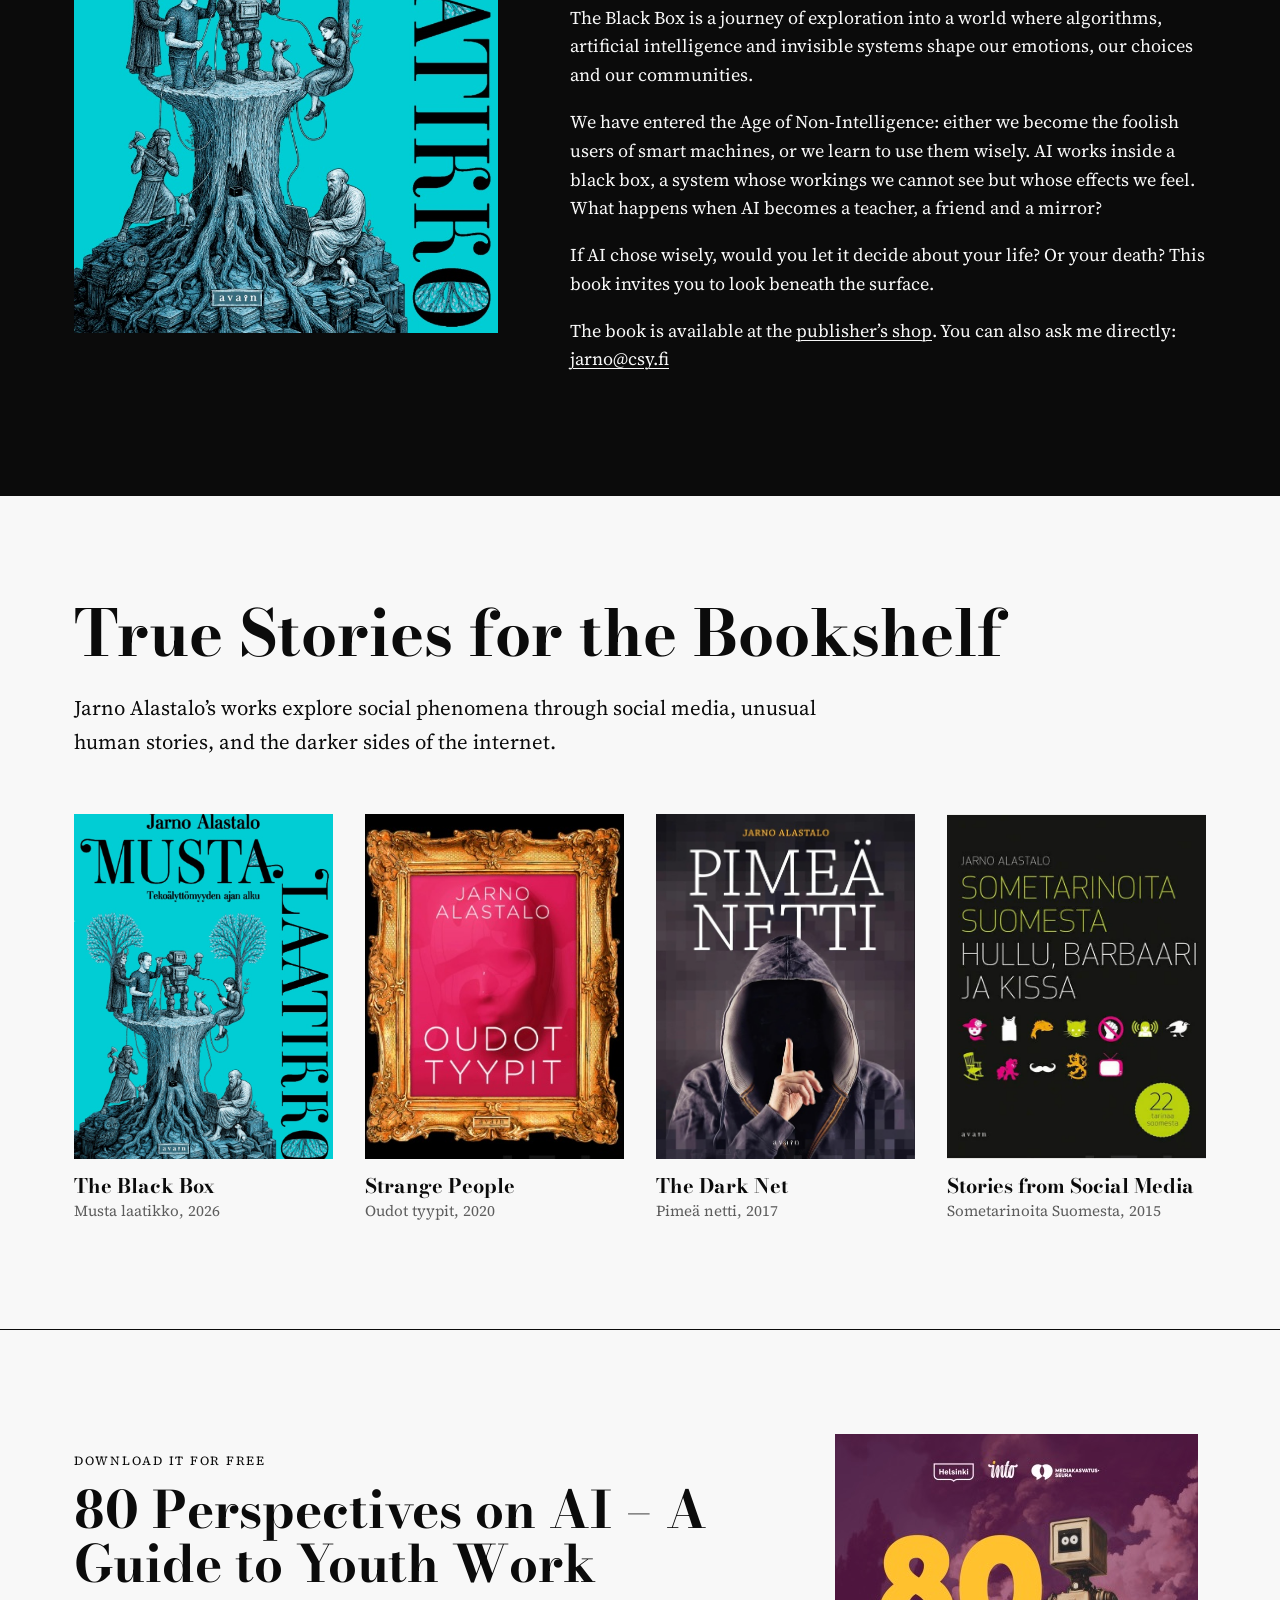
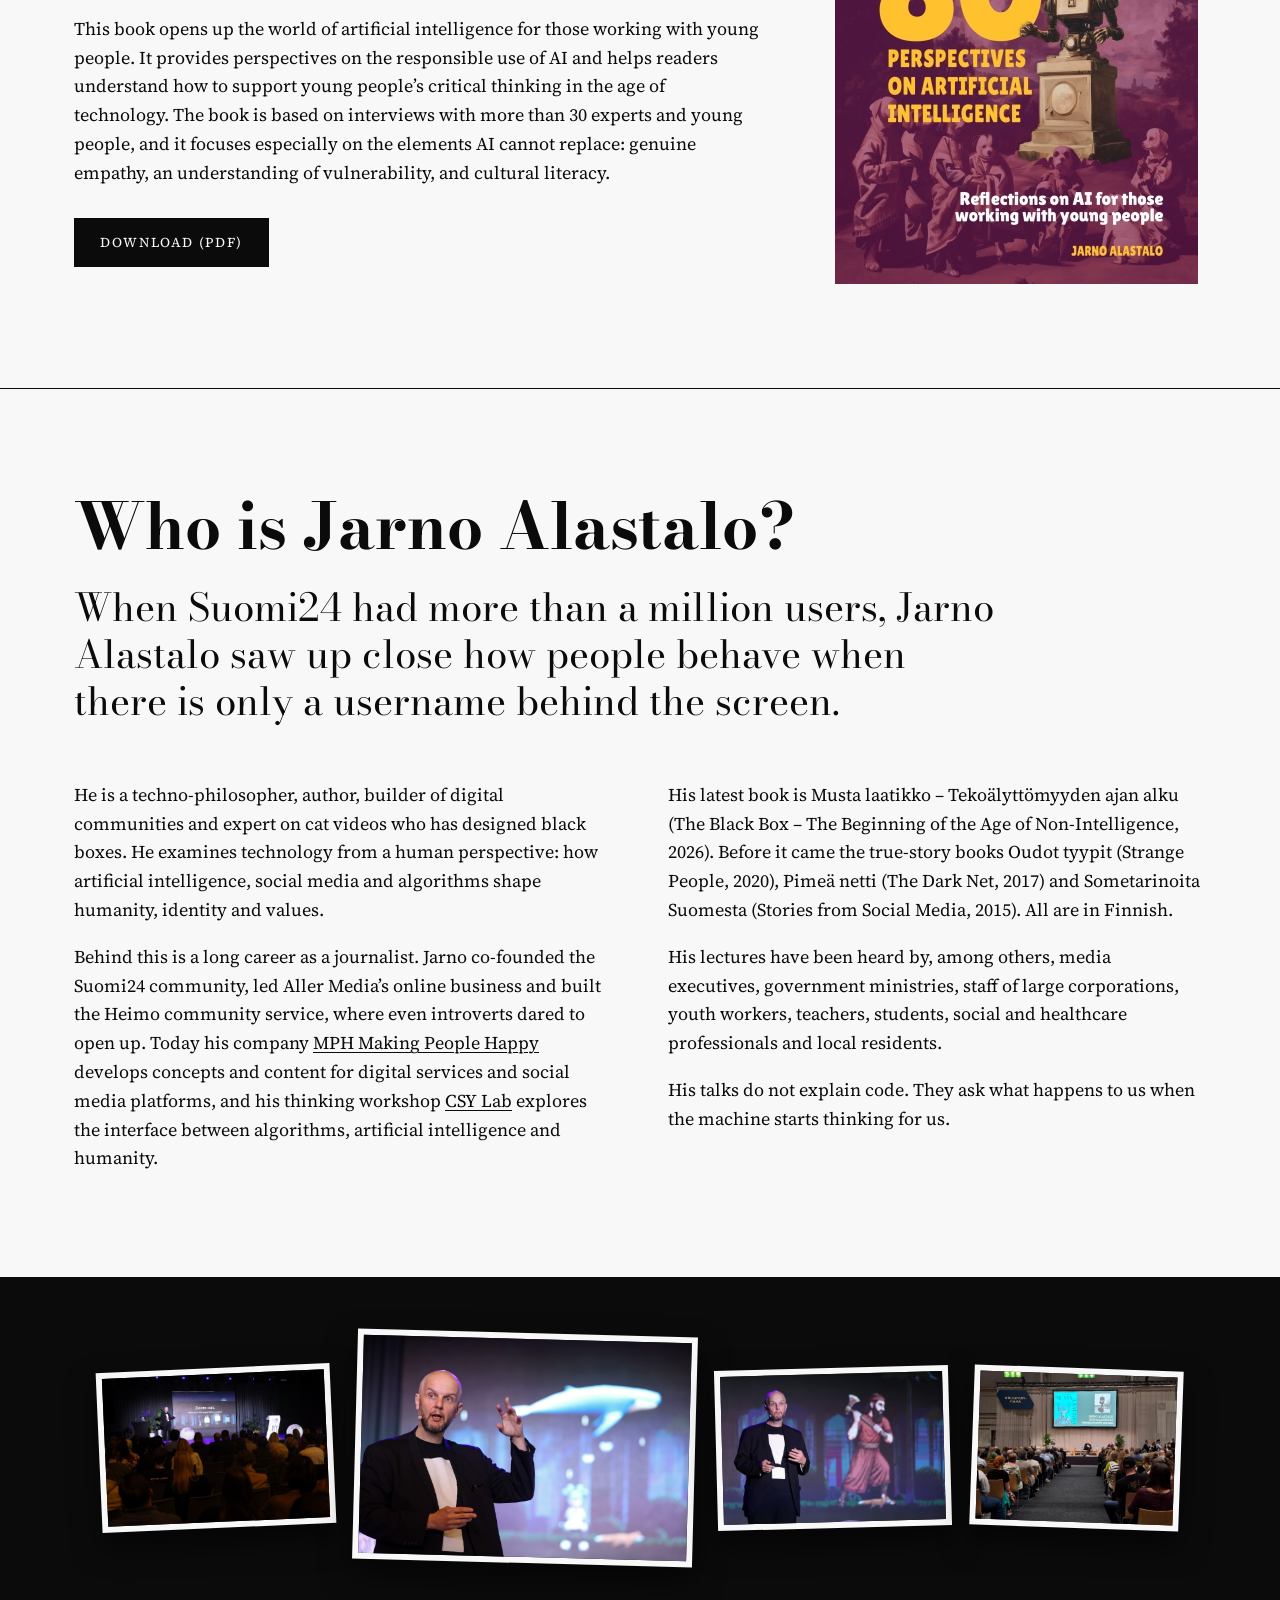
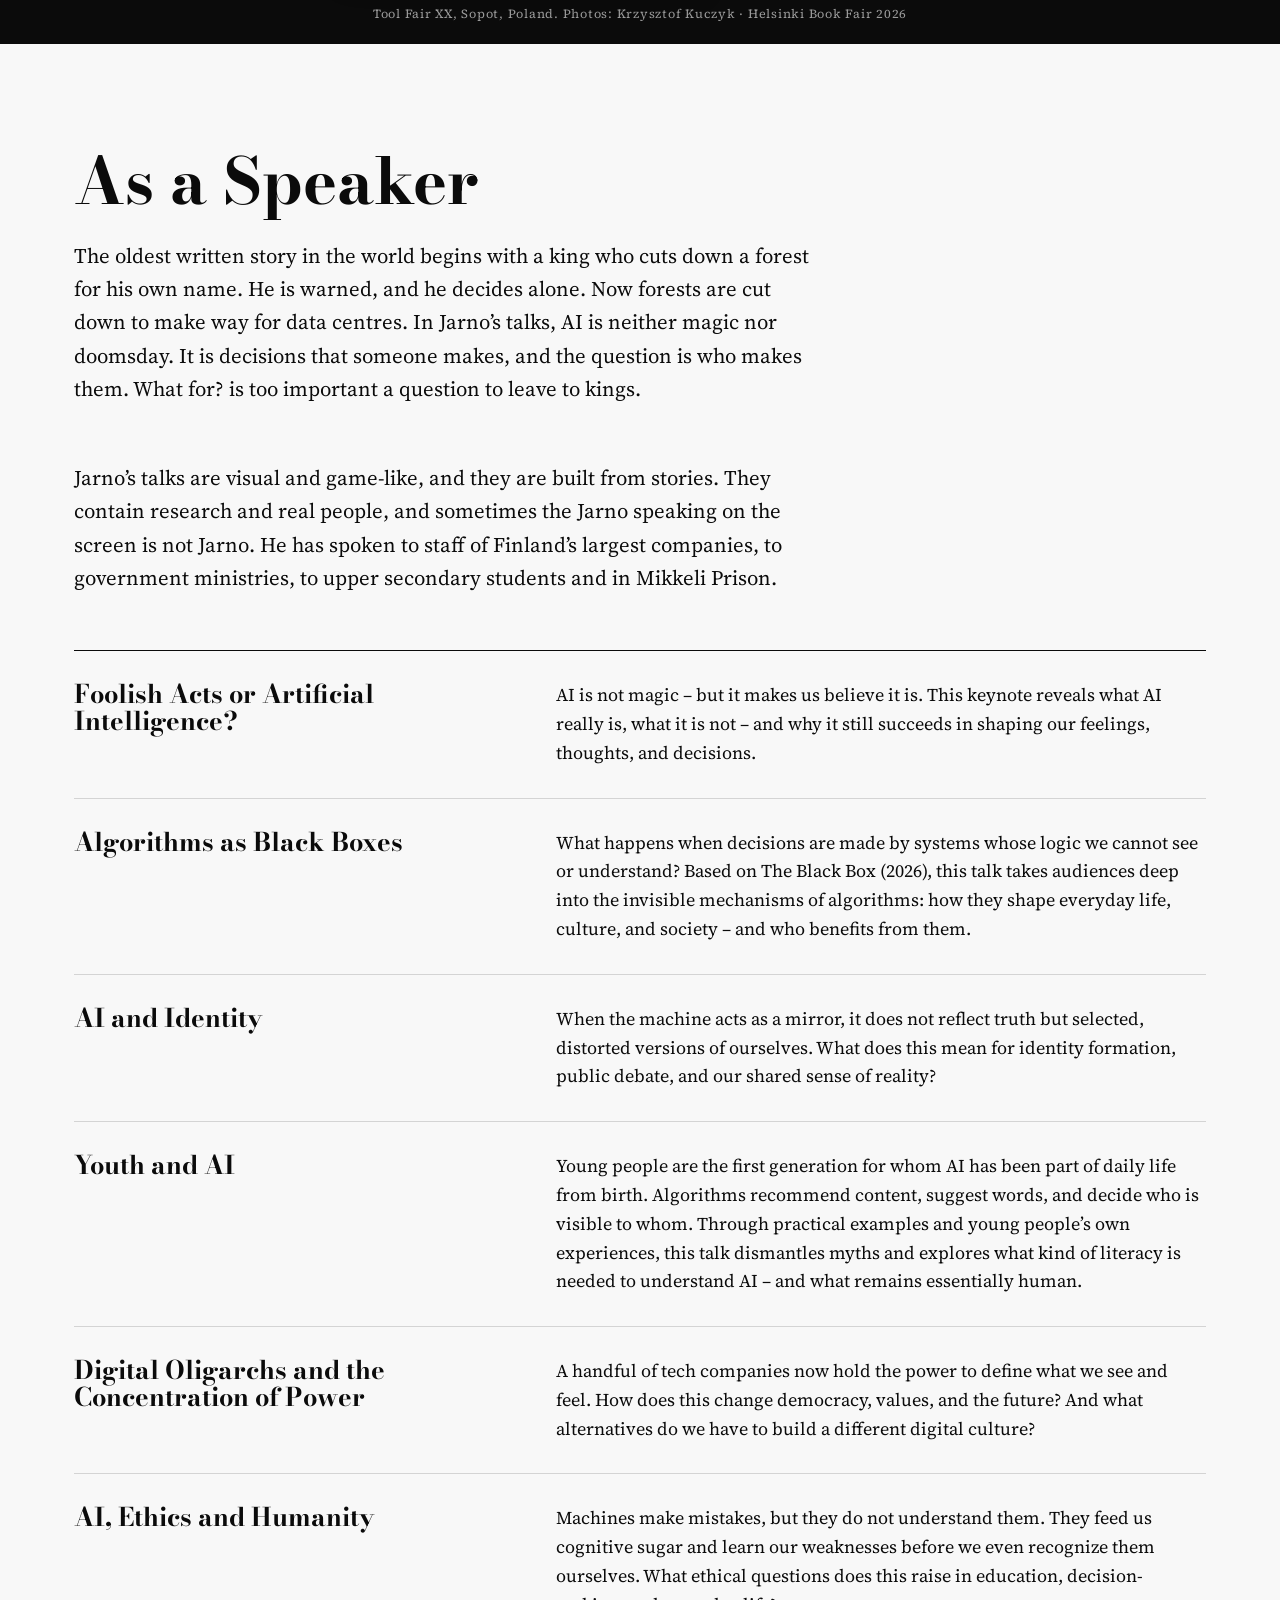
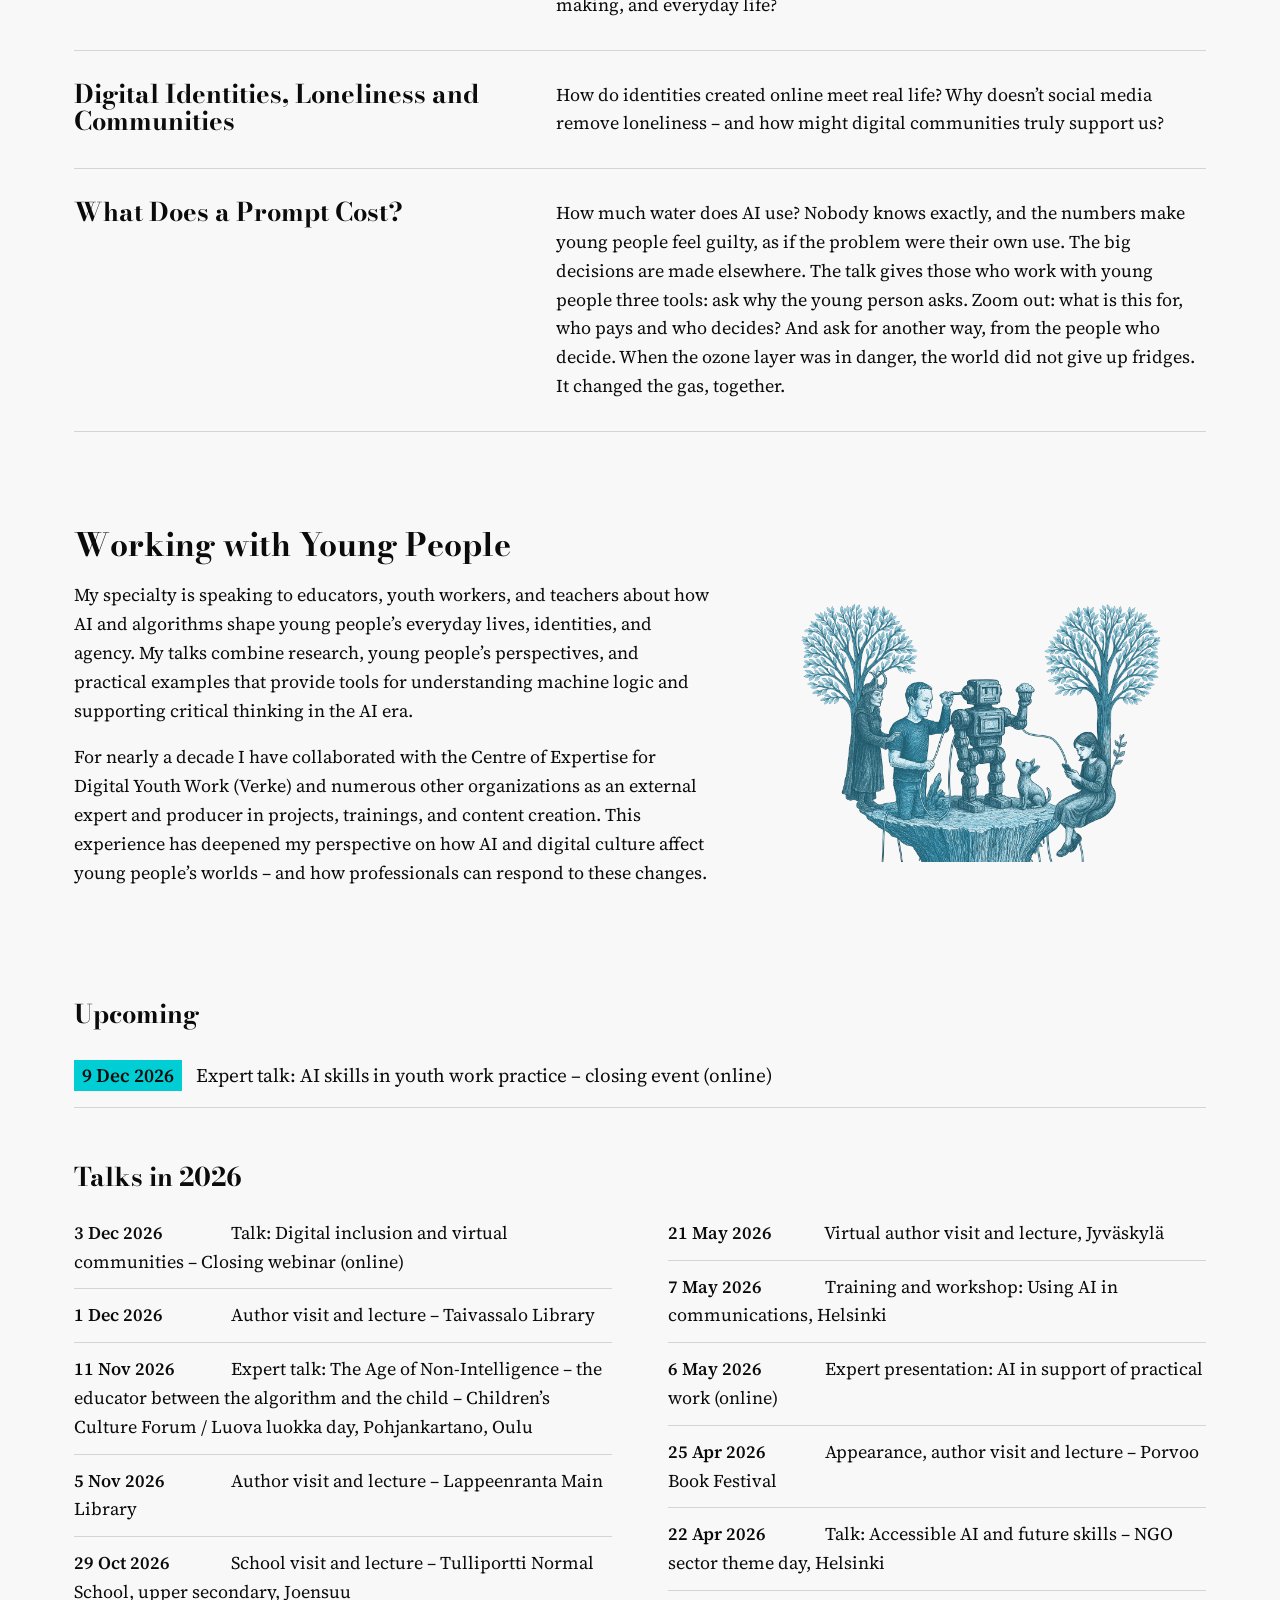
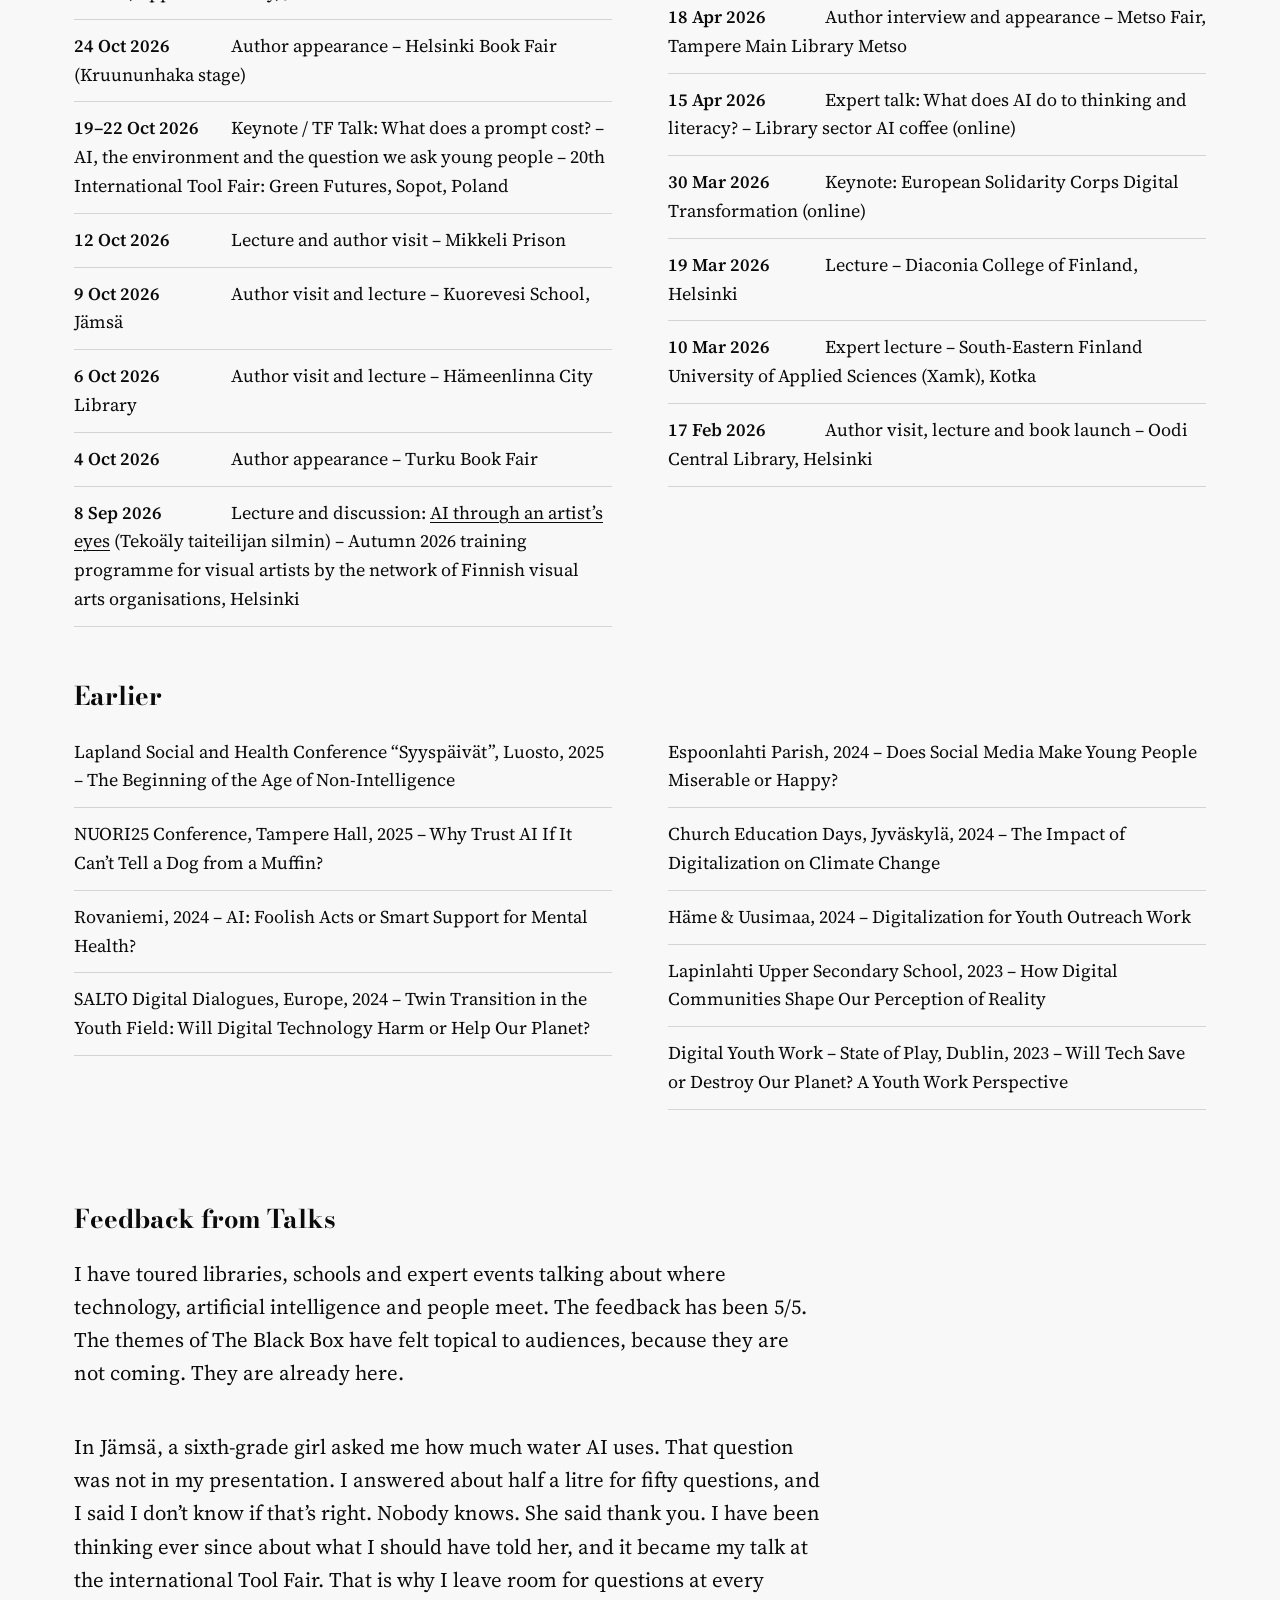
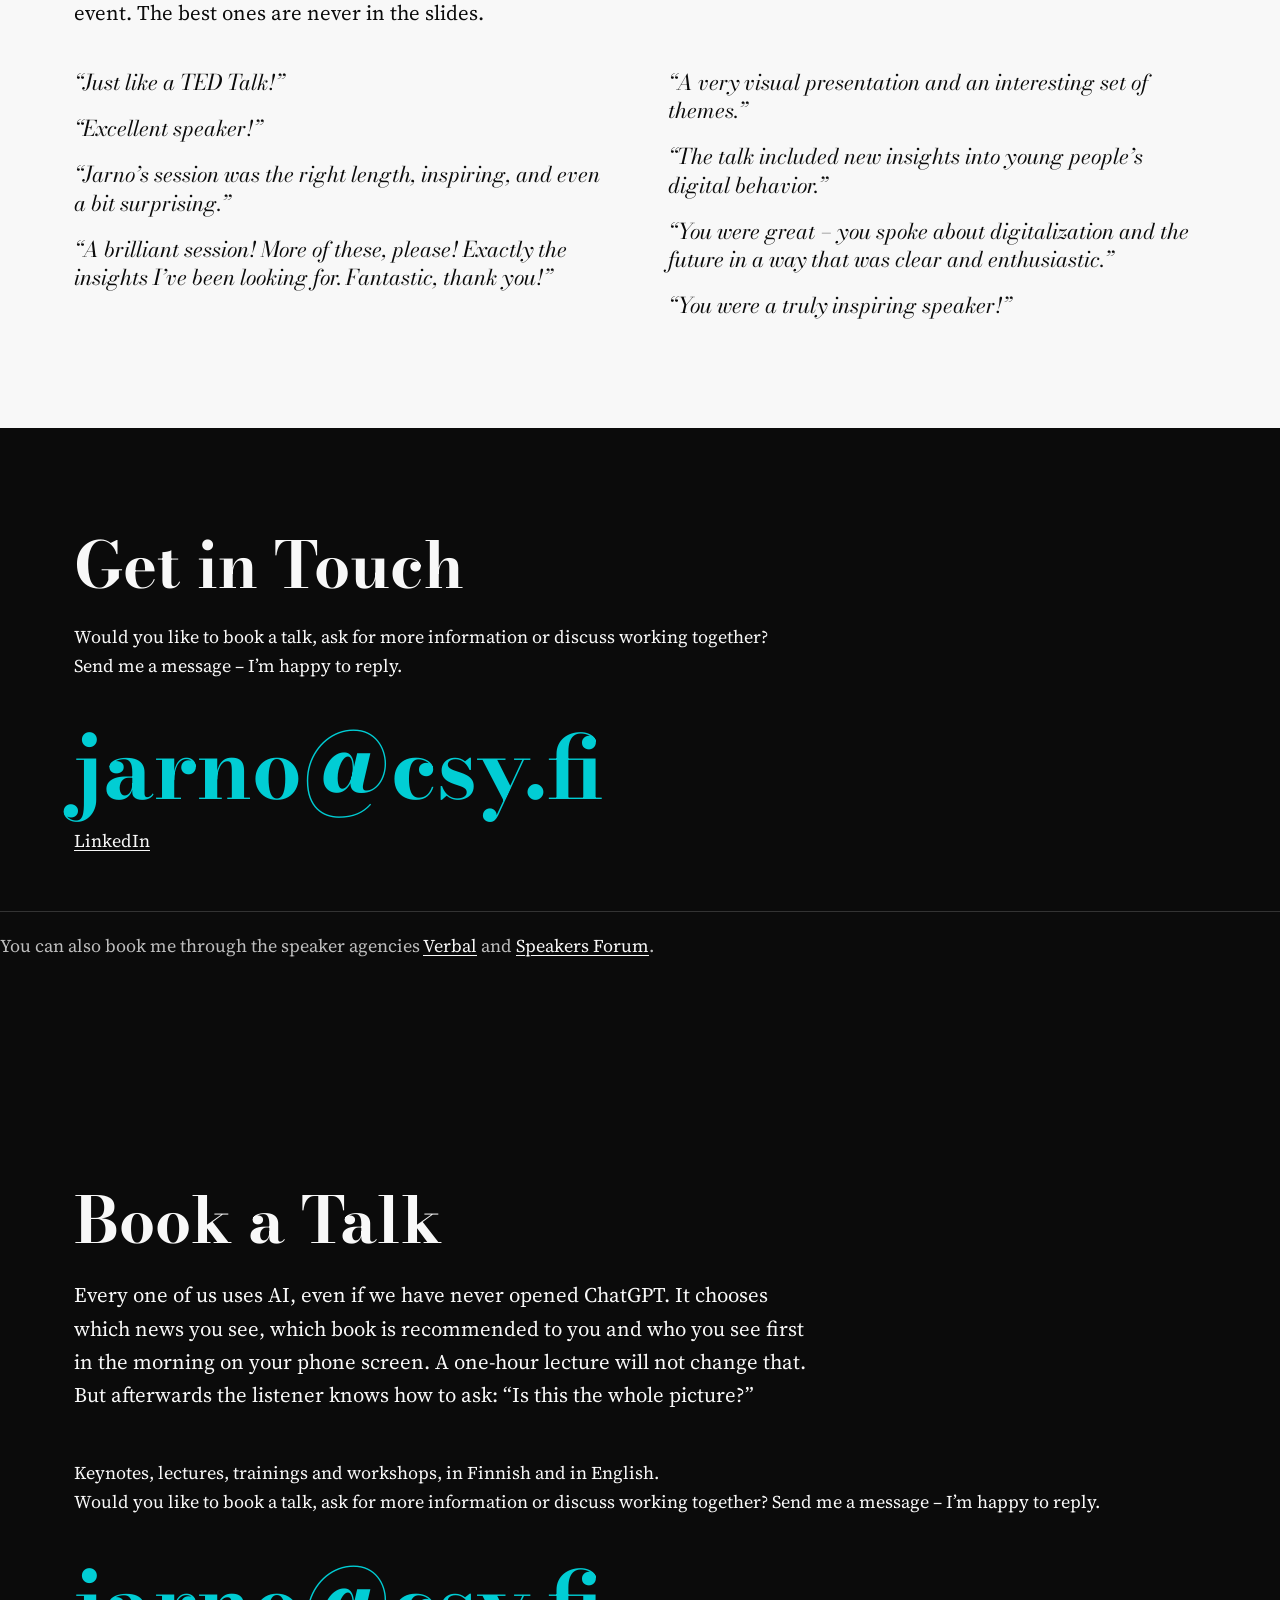
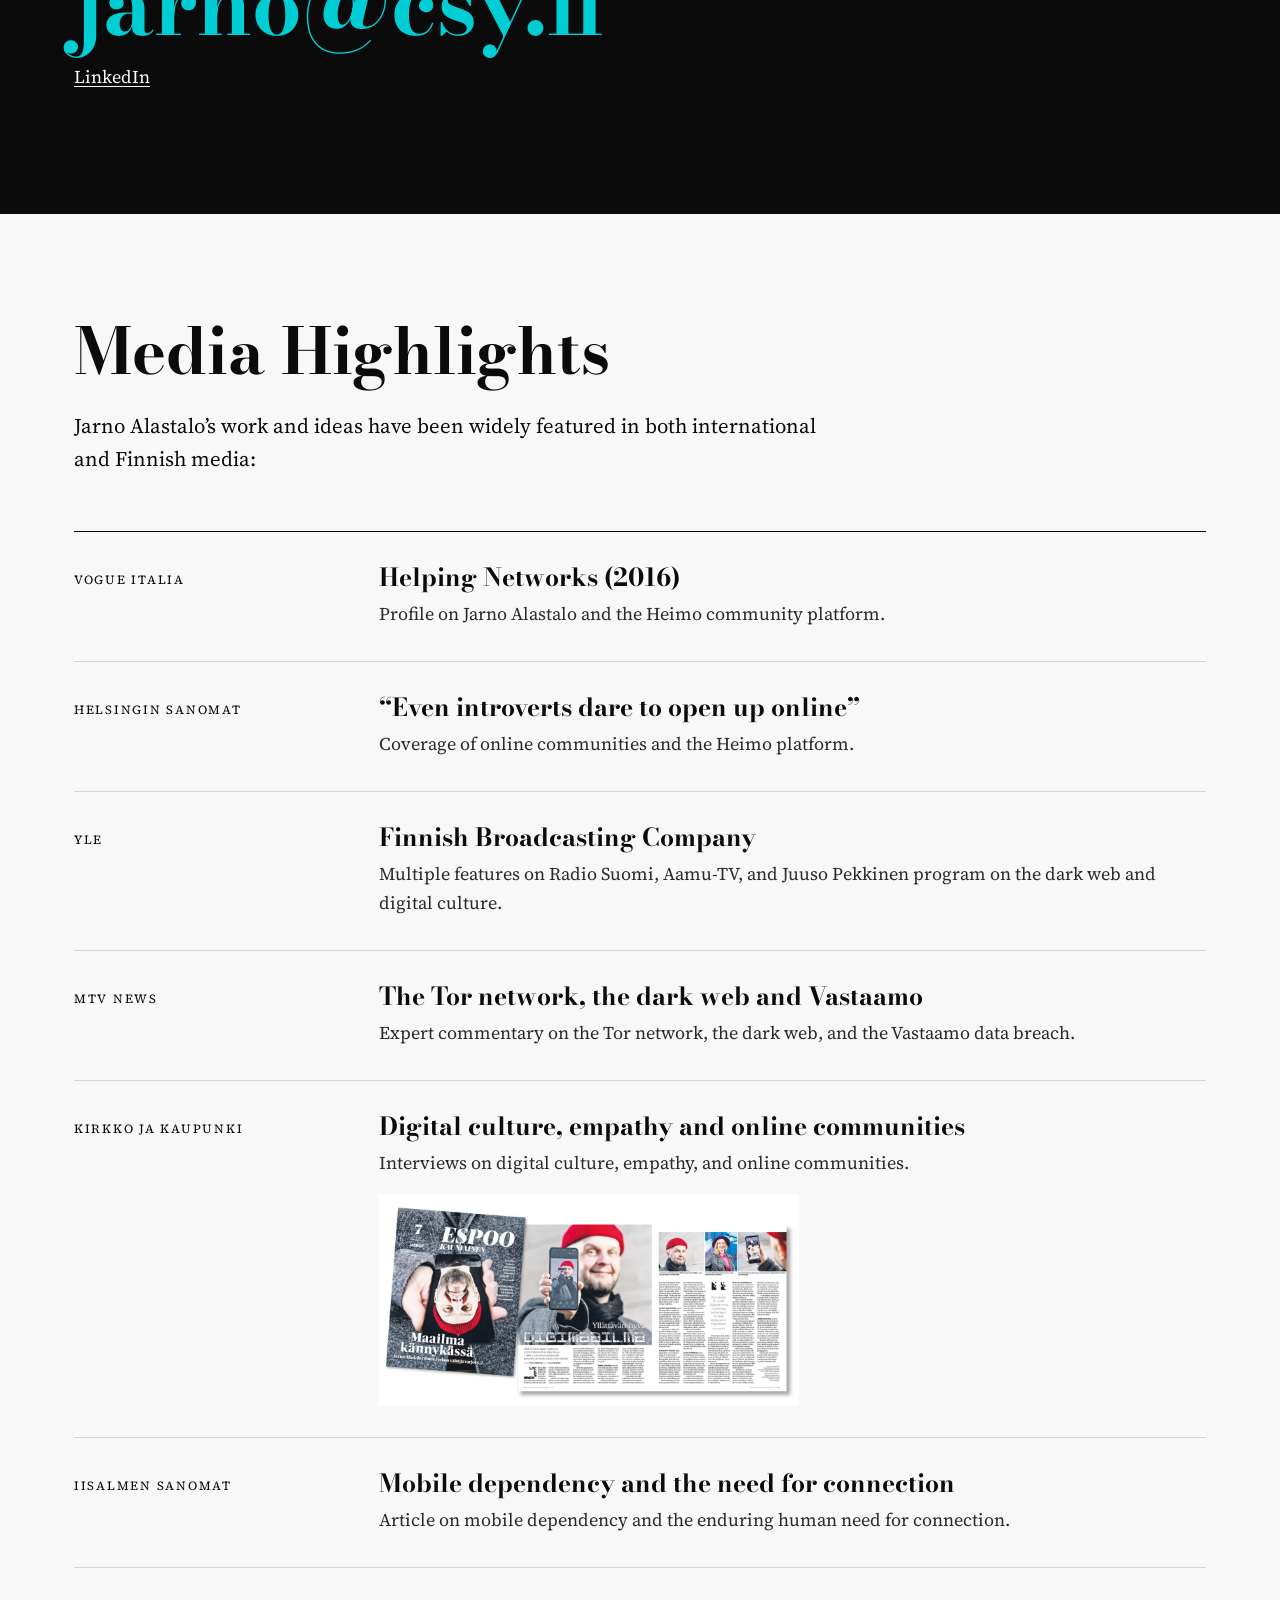
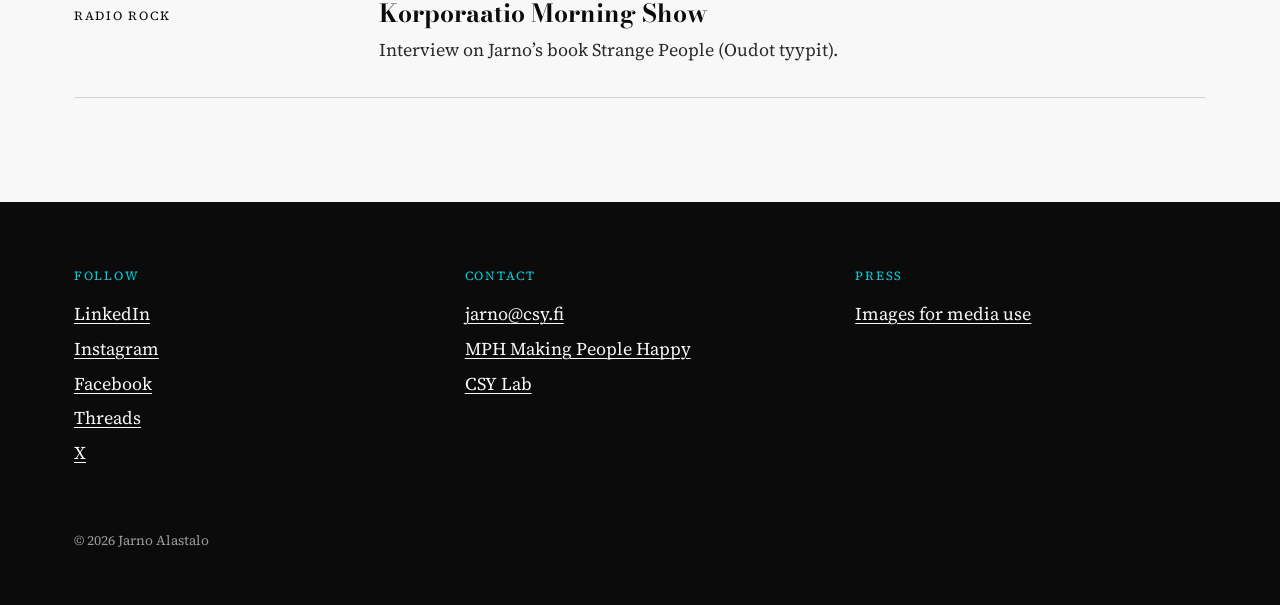
==== commit 523a5e4b: "Kirjamessukuva banneriin, tyylitiedostolle versionumero Co-Authored-By: Claude Opus 5.5 <noreply@ant" ====
--- a/en/index.html
+++ b/en/index.html
@@ -17,7 +17,7 @@
   <link rel="preconnect" href="https://fonts.googleapis.com">
   <link rel="preconnect" href="https://fonts.gstatic.com" crossorigin>
   <link href="https://fonts.googleapis.com/css2?family=Bodoni+Moda:ital,opsz,wght@0,6..96,500..900;1,6..96,500..700&family=Source+Serif+4:opsz,wght@8..60,400;8..60,600&display=swap" rel="stylesheet">
-  <link rel="stylesheet" href="../tyyli.css">
+  <link rel="stylesheet" href="../tyyli.css?v=202610271237">
   <script src="https://cdn.counter.dev/script.js" data-id="4dd6d014-e826-4cda-8265-b742387017fc" data-utcoffset="2"></script>
   <script type="application/ld+json">
 {
@@ -251,7 +251,8 @@
   <img src="../kuvat/tool-fair-2.jpg" width="1200" height="800" alt="Jarno Alastalo speaking on stage at Tool Fair" loading="lazy">
   <img class="iso" src="../kuvat/tool-fair-1.jpg" width="2000" height="1333" alt="Jarno Alastalo speaking on stage at Tool Fair" loading="lazy">
   <img src="../kuvat/tool-fair-3.jpg" width="1200" height="800" alt="Jarno Alastalo speaking on stage at Tool Fair" loading="lazy">
-  <figcaption class="sisalto">Tool Fair XX, Sopot, Poland. Photos: Krzysztof Kuczyk</figcaption>
+  <img class="messu" src="../kuvat/helsingin-kirjamessut-2026.jpg" width="1200" height="900" alt="Jarno Alastalo at the Helsinki Book Fair" loading="lazy">
+  <figcaption class="sisalto">Tool Fair XX, Sopot, Poland. Photos: Krzysztof Kuczyk · Helsinki Book Fair 2026</figcaption>
 </figure>
 
 <section class="osio" id="speaking">
--- a/tyyli.css
+++ b/tyyli.css
@@ -209,18 +209,20 @@
 /* Lavakuvat Puhujana-osion yllä: musta banneri, kuvat kokonaisina ja vähän vinossa */
 .lavakuvat {
   margin: 0; background: var(--muste); padding: 56px 16px 20px; overflow: hidden;
-  display: flex; justify-content: center; align-items: center; flex-wrap: wrap; gap: 28px;
+  display: flex; justify-content: center; align-items: center; flex-wrap: wrap; gap: 22px;
 }
 .lavakuvat img {
-  width: auto; height: clamp(110px, 17vw, 250px);
+  width: auto; height: clamp(100px, 12.5vw, 200px);
   border: 6px solid var(--paperi); box-shadow: 0 14px 30px rgba(0, 0, 0, 0.55);
 }
 .lavakuvat img:nth-of-type(1) { transform: rotate(-2.5deg); }
-.lavakuvat .iso { height: clamp(140px, 22vw, 320px); transform: rotate(1.5deg); }
+.lavakuvat .iso { height: clamp(130px, 18vw, 290px); transform: rotate(1.5deg); }
 .lavakuvat img:nth-of-type(3) { transform: rotate(-1.5deg); }
+.lavakuvat .messu { transform: rotate(2deg); }
 .lavakuvat figcaption { flex-basis: 100%; text-align: center; margin-top: 18px; font-size: 0.78rem; letter-spacing: 0.06em; color: #9a9a9a; }
 @media (max-width: 860px) {
   .lavakuvat { gap: 18px 14px; padding-top: 36px; }
-  .lavakuvat img { height: 90px; border-width: 4px; }
+  .lavakuvat img { height: auto; width: 42%; border-width: 4px; }
   .lavakuvat .iso { order: -1; height: auto; width: 86%; }
 }
+
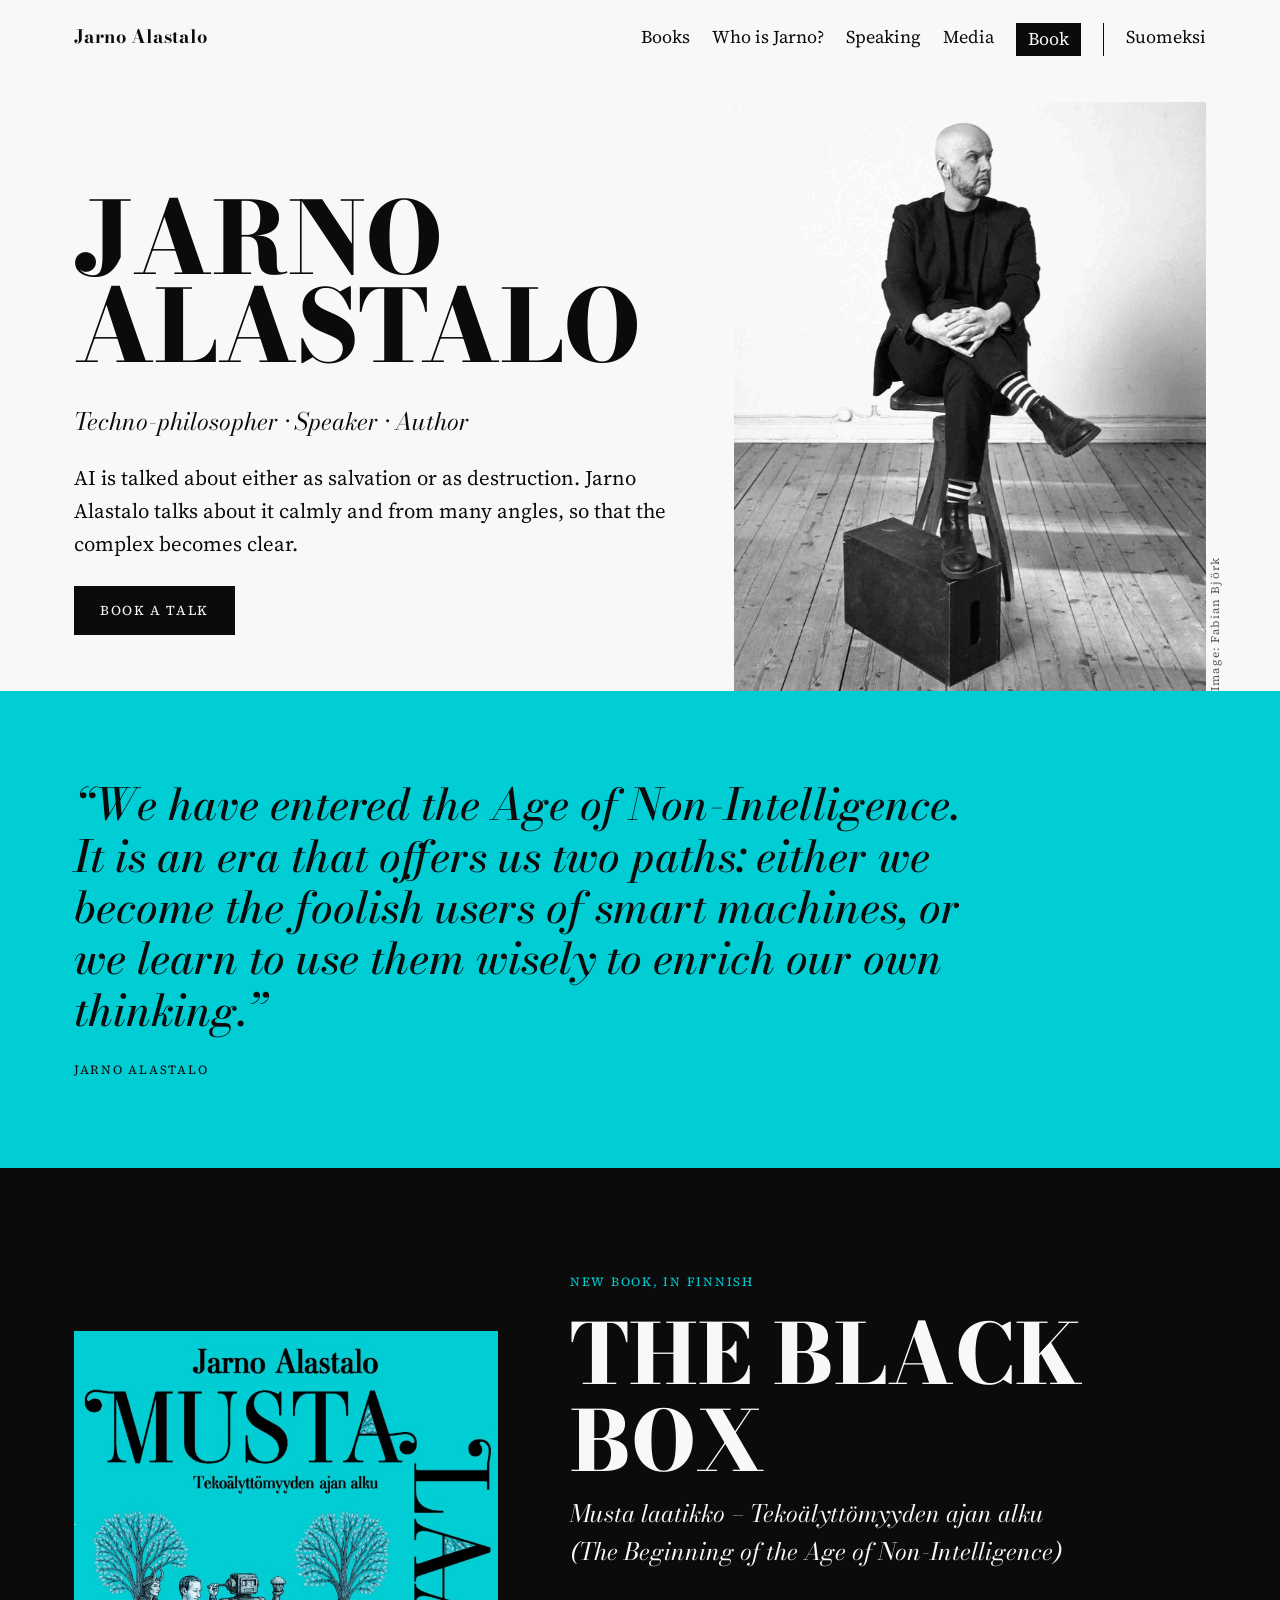
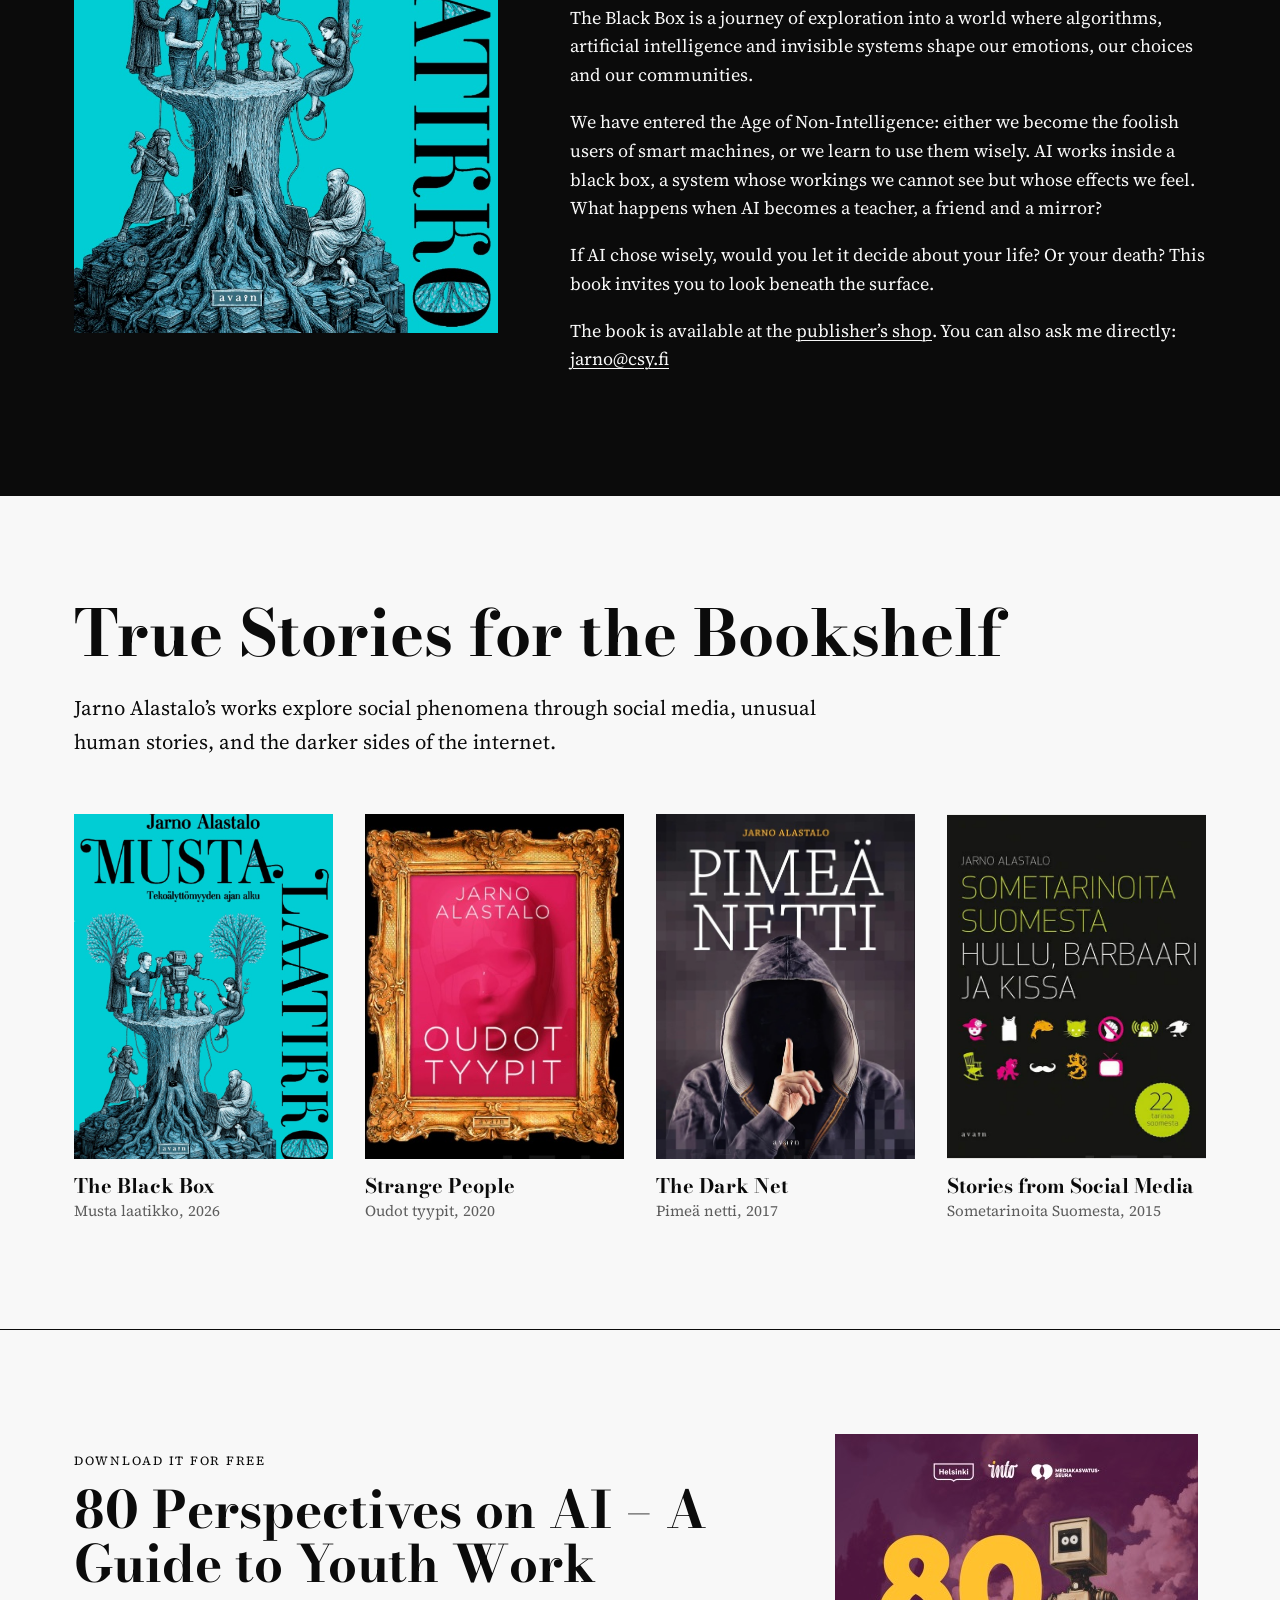
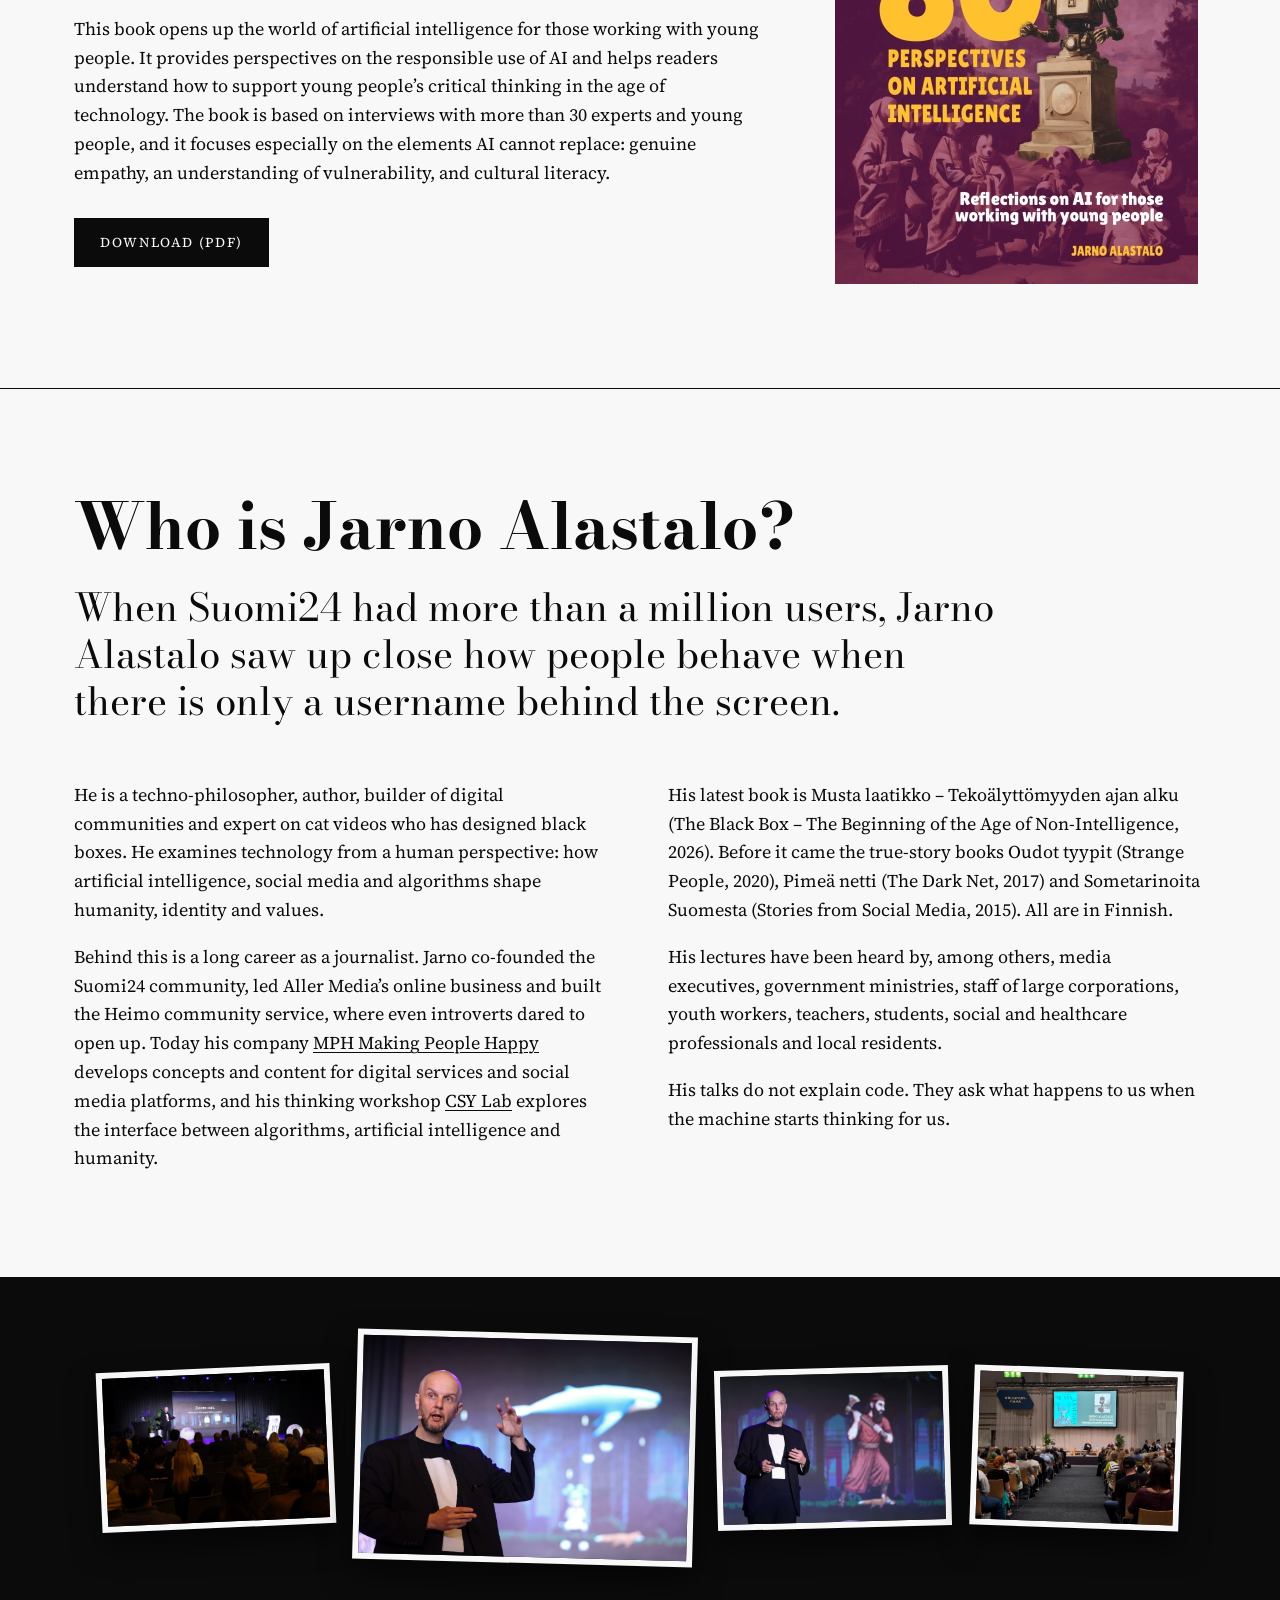
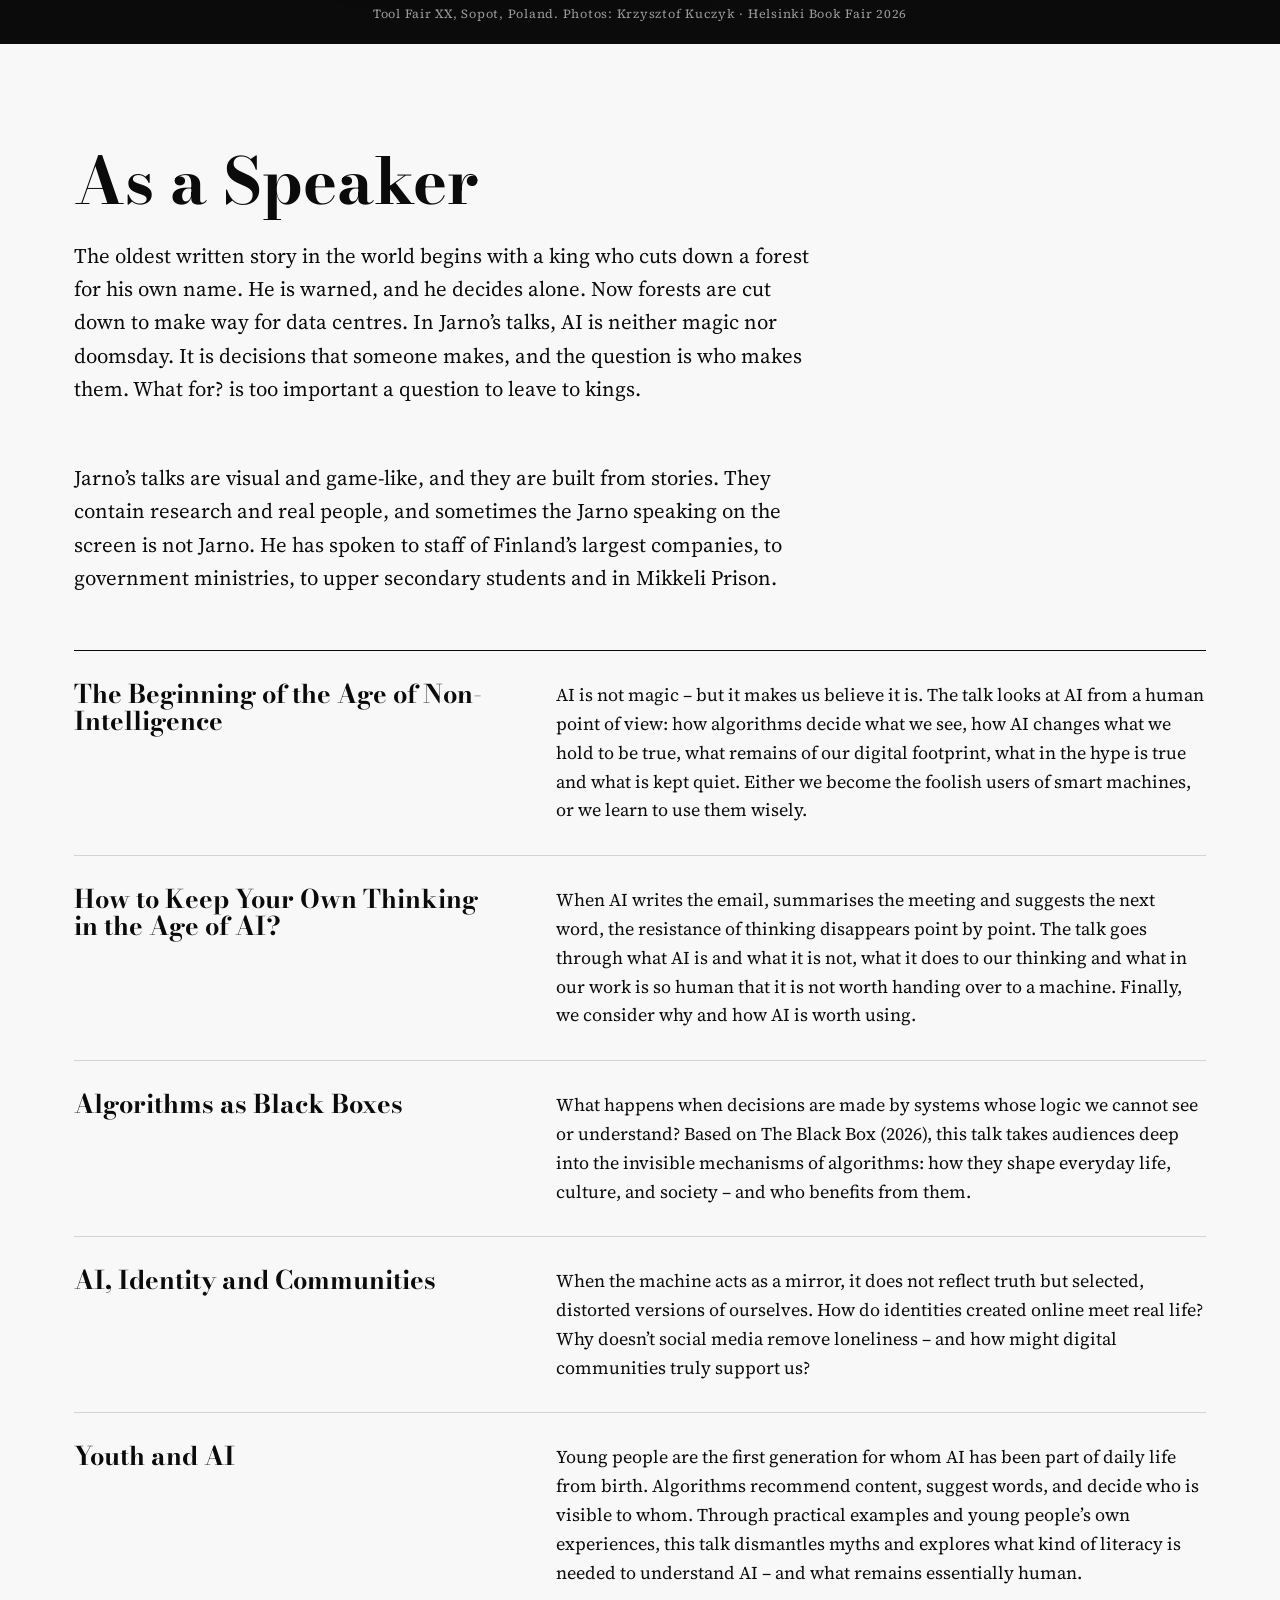
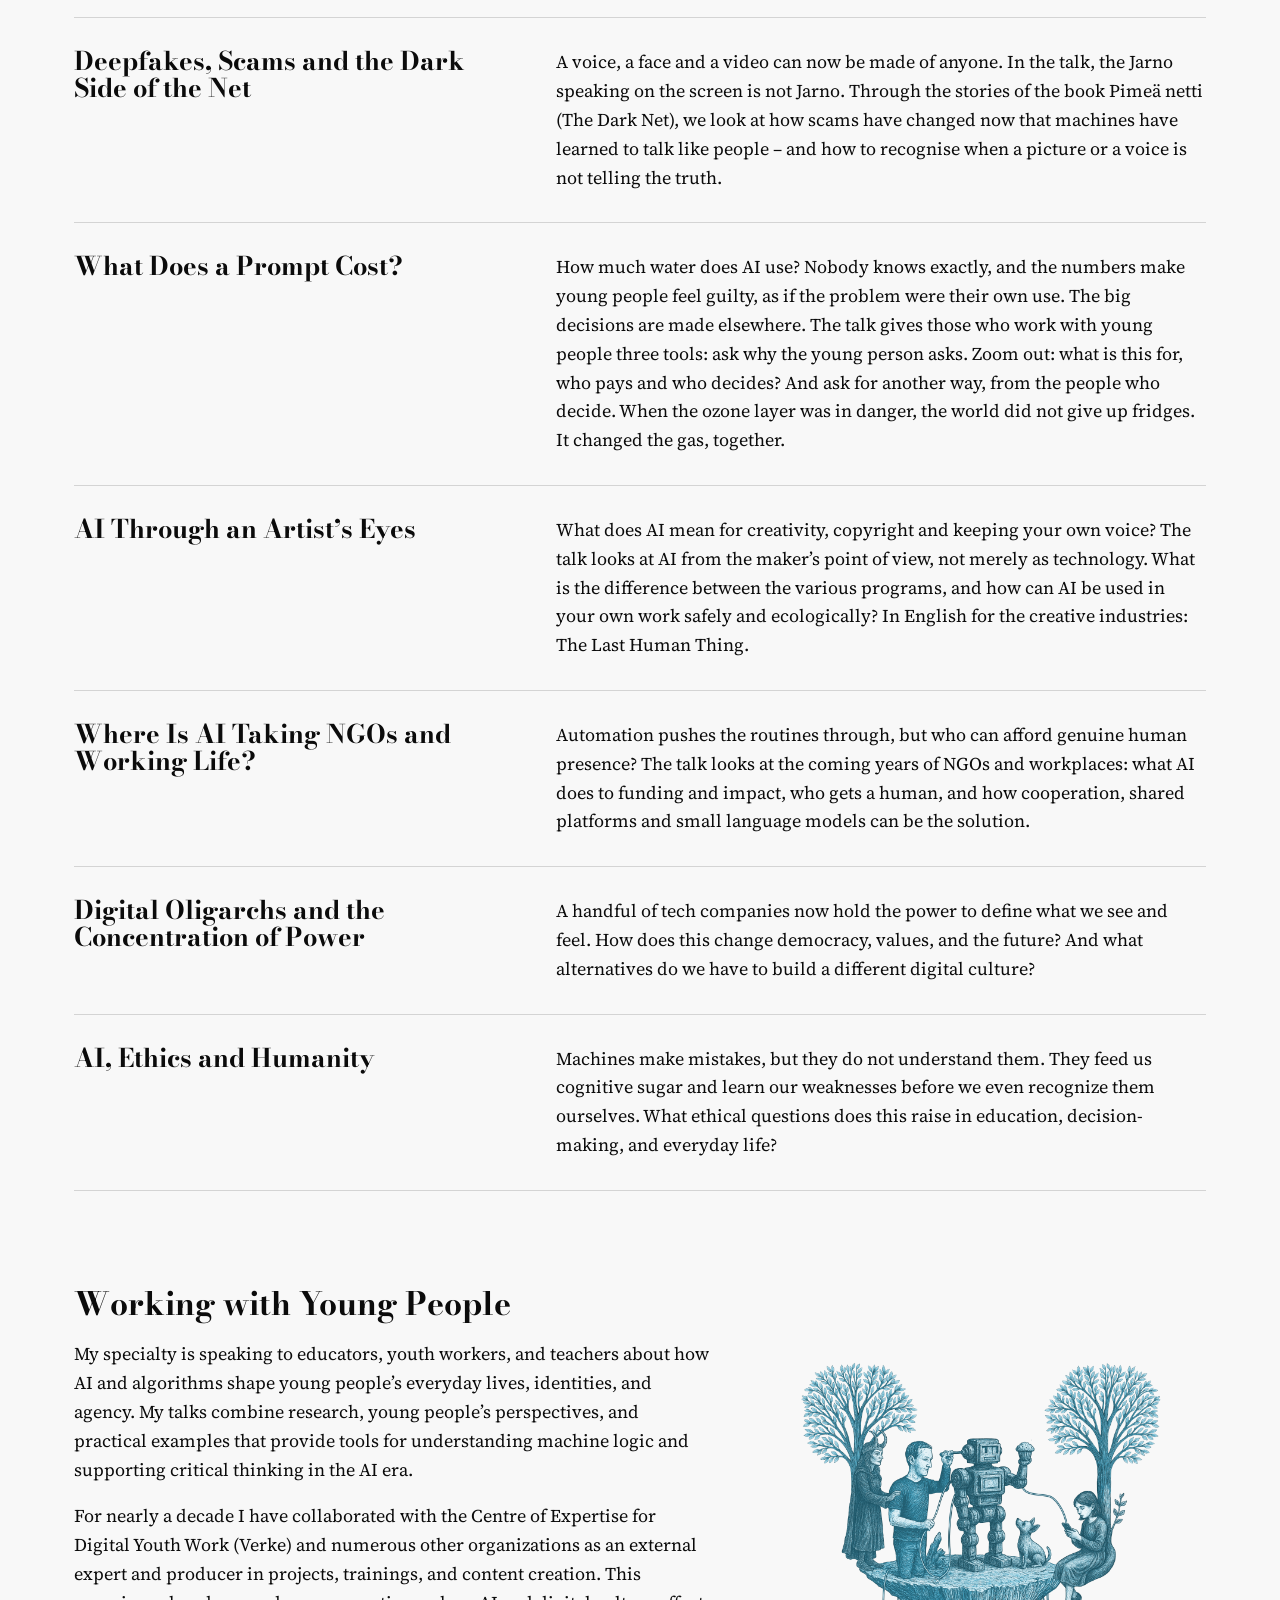
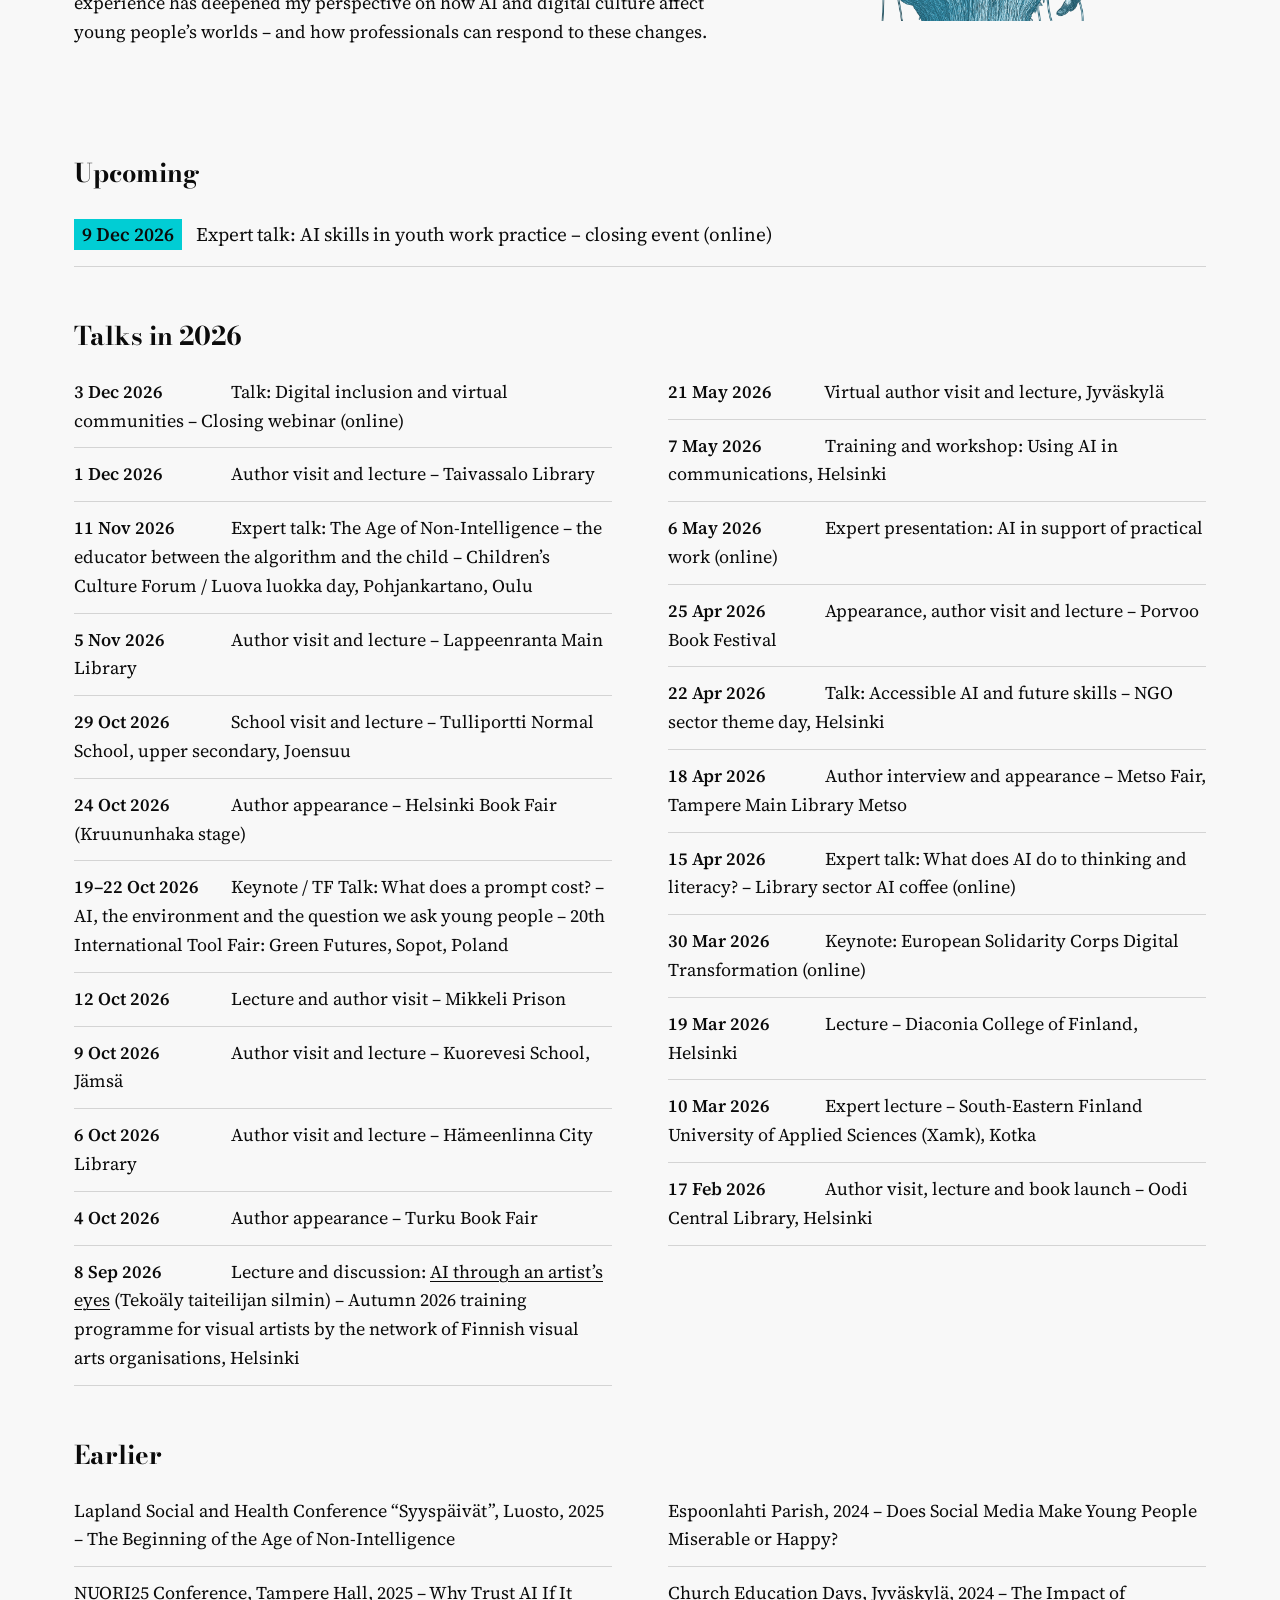
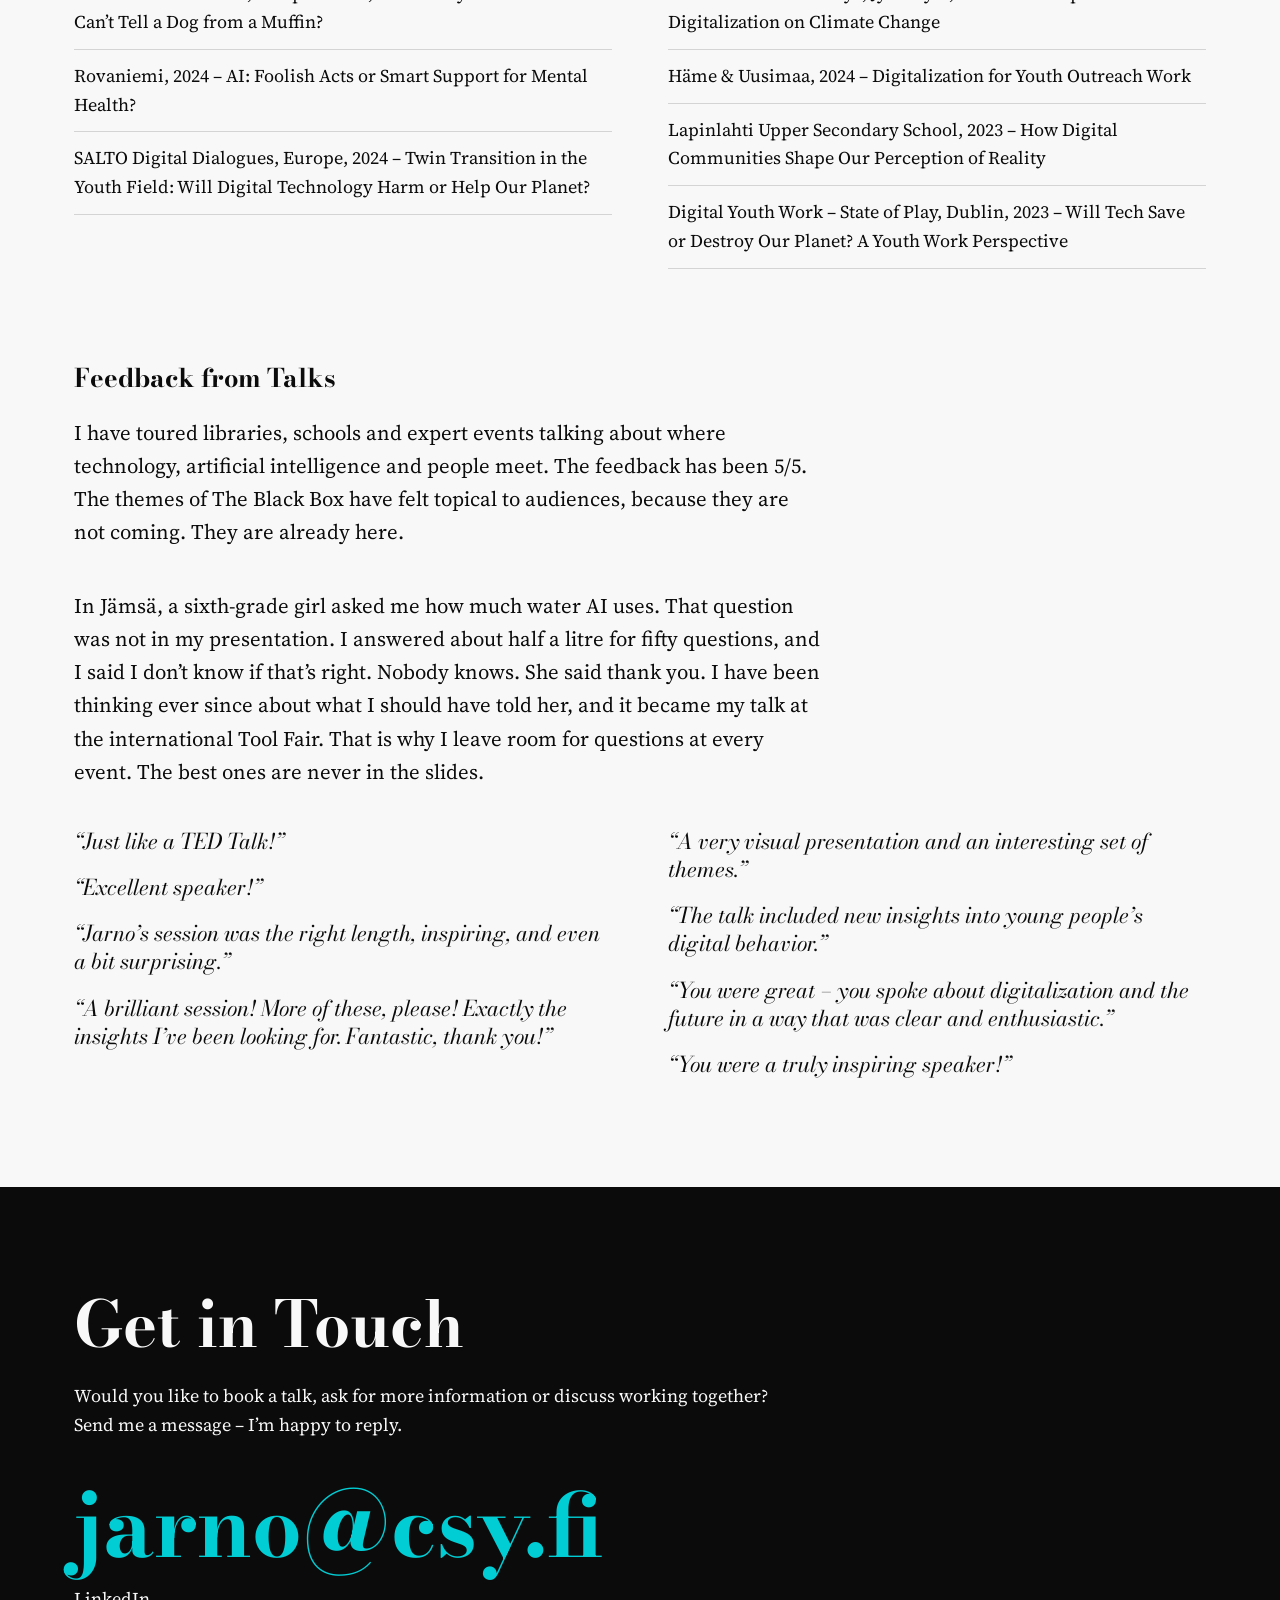
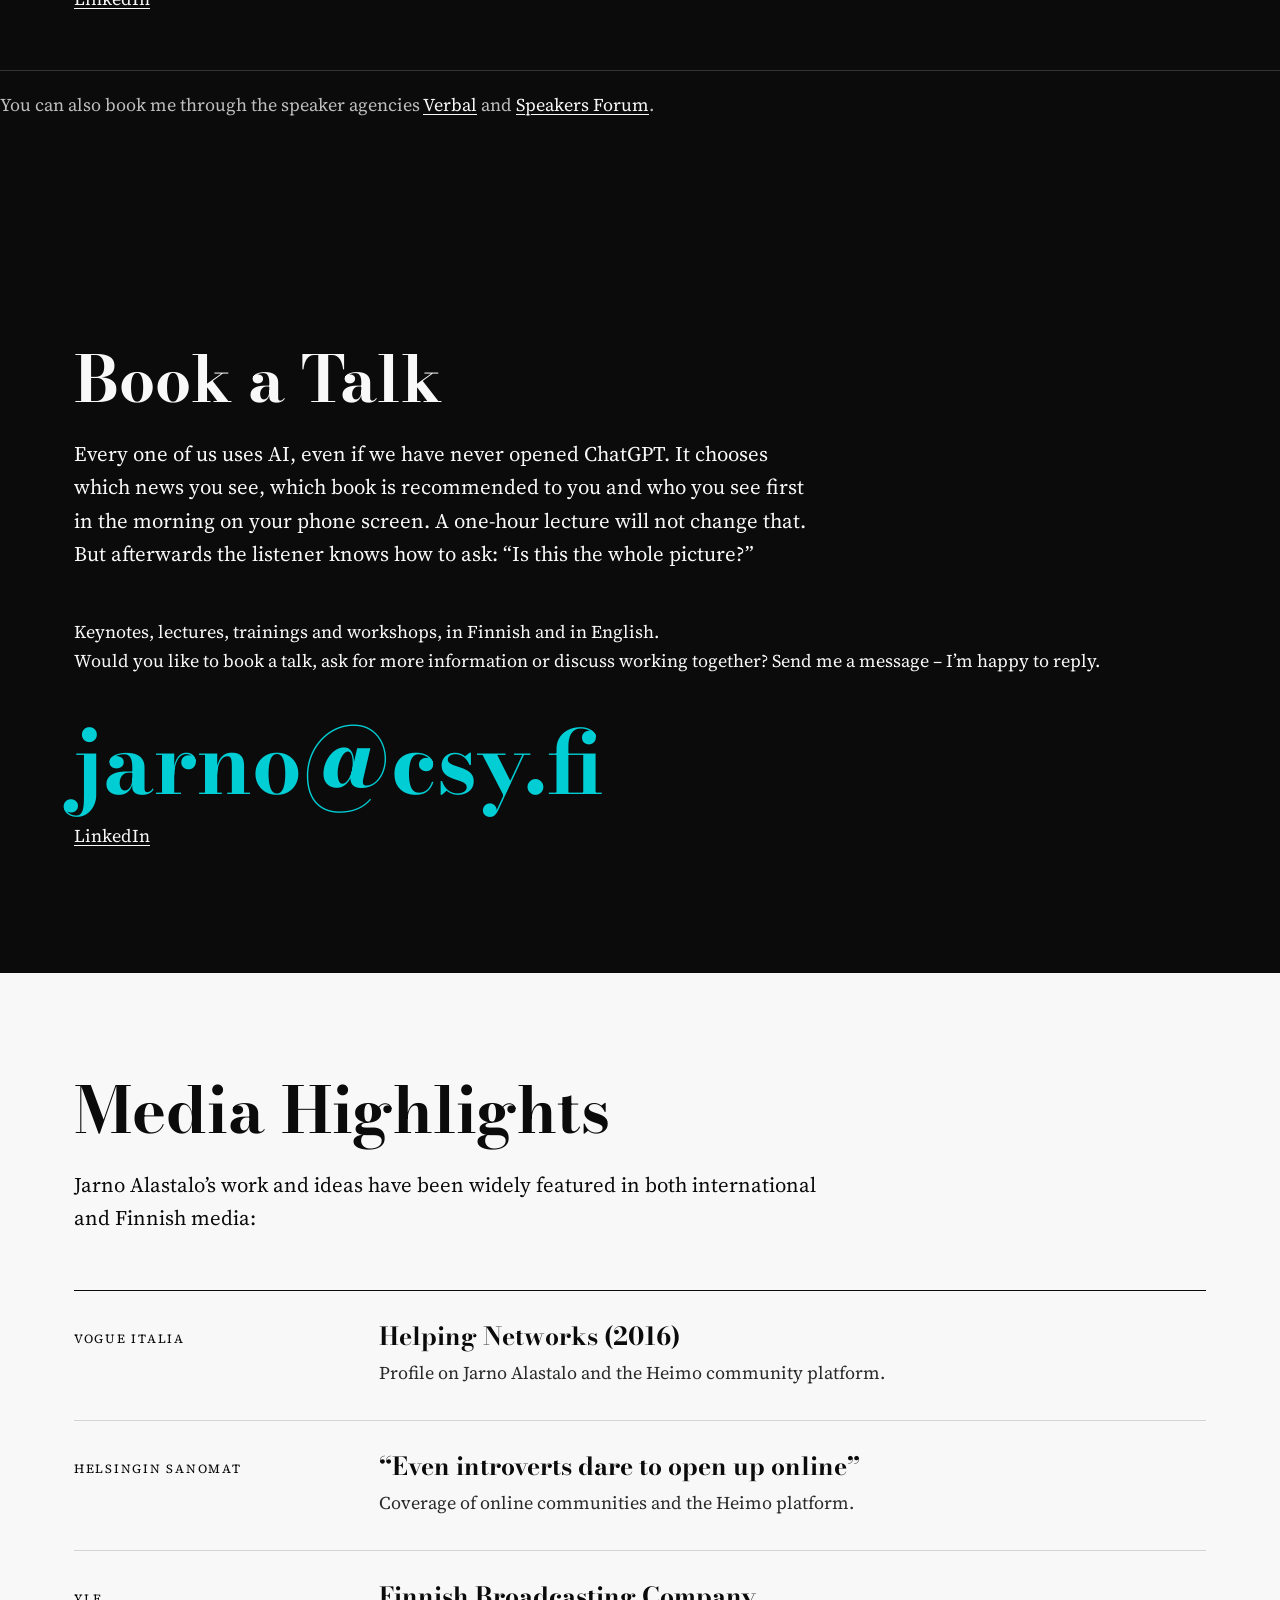
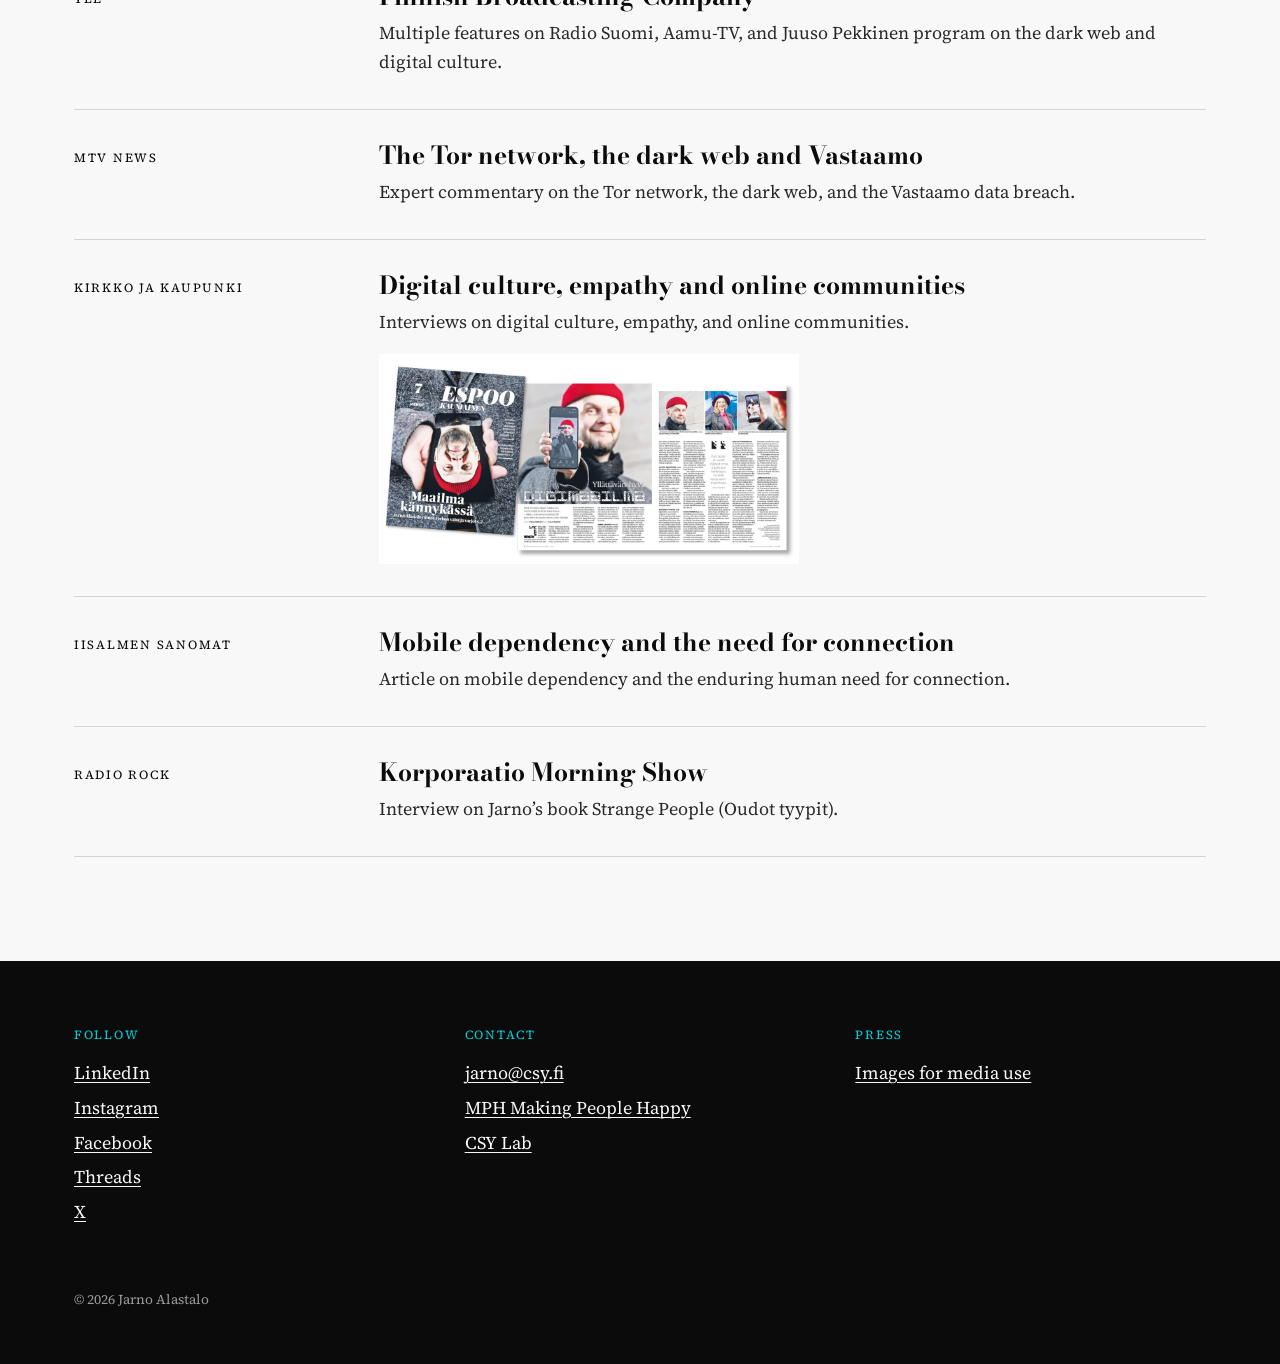
==== commit d954f890: "Luentoaiheet: 11 aihetta (oma ajattelu, deepfaket, taiteilijat, järjestöt ja työelämä), jakokuvaus C" ====
--- a/en/index.html
+++ b/en/index.html
@@ -8,7 +8,7 @@
   <meta property="og:type" content="website">
   <meta property="og:url" content="https://jarnoalastalo.com/en/">
   <meta property="og:title" content="Jarno Alastalo">
-  <meta property="og:description" content="Techno-philosopher · Speaker · Author.">
+  <meta property="og:description" content="Techno-philosopher · Speaker · Author. Talks and keynotes on AI in Finnish and English. Latest book: Musta laatikko (The Black Box).">
   <meta property="og:image" content="https://jarnoalastalo.com/kuvat/og-en.jpg">
   <meta name="twitter:card" content="summary_large_image">
   <link rel="icon" href="../kuvat/favicon.png">
@@ -262,14 +262,17 @@
     <p class="johdanto">Jarno’s talks are visual and game-like, and they are built from stories. They contain research and real people, and sometimes the Jarno speaking on the screen is not Jarno. He has spoken to staff of Finland’s largest companies, to government ministries, to upper secondary students and in Mikkeli Prison.</p>
 
     <ul class="teemat">
-      <li><h3>Foolish Acts or Artificial Intelligence?</h3><p>AI is not magic – but it makes us believe it is. This keynote reveals what AI really is, what it is not – and why it still succeeds in shaping our feelings, thoughts, and decisions.</p></li>
+      <li><h3>The Beginning of the Age of Non-Intelligence</h3><p>AI is not magic – but it makes us believe it is. The talk looks at AI from a human point of view: how algorithms decide what we see, how AI changes what we hold to be true, what remains of our digital footprint, what in the hype is true and what is kept quiet. Either we become the foolish users of smart machines, or we learn to use them wisely.</p></li>
+      <li><h3>How to Keep Your Own Thinking in the Age of AI?</h3><p>When AI writes the email, summarises the meeting and suggests the next word, the resistance of thinking disappears point by point. The talk goes through what AI is and what it is not, what it does to our thinking and what in our work is so human that it is not worth handing over to a machine. Finally, we consider why and how AI is worth using.</p></li>
       <li><h3>Algorithms as Black Boxes</h3><p>What happens when decisions are made by systems whose logic we cannot see or understand? Based on The Black Box (2026), this talk takes audiences deep into the invisible mechanisms of algorithms: how they shape everyday life, culture, and society – and who benefits from them.</p></li>
-      <li><h3>AI and Identity</h3><p>When the machine acts as a mirror, it does not reflect truth but selected, distorted versions of ourselves. What does this mean for identity formation, public debate, and our shared sense of reality?</p></li>
+      <li><h3>AI, Identity and Communities</h3><p>When the machine acts as a mirror, it does not reflect truth but selected, distorted versions of ourselves. How do identities created online meet real life? Why doesn’t social media remove loneliness – and how might digital communities truly support us?</p></li>
       <li><h3>Youth and AI</h3><p>Young people are the first generation for whom AI has been part of daily life from birth. Algorithms recommend content, suggest words, and decide who is visible to whom. Through practical examples and young people’s own experiences, this talk dismantles myths and explores what kind of literacy is needed to understand AI – and what remains essentially human.</p></li>
+      <li><h3>Deepfakes, Scams and the Dark Side of the Net</h3><p>A voice, a face and a video can now be made of anyone. In the talk, the Jarno speaking on the screen is not Jarno. Through the stories of the book Pimeä netti (The Dark Net), we look at how scams have changed now that machines have learned to talk like people – and how to recognise when a picture or a voice is not telling the truth.</p></li>
+      <li><h3>What Does a Prompt Cost?</h3><p>How much water does AI use? Nobody knows exactly, and the numbers make young people feel guilty, as if the problem were their own use. The big decisions are made elsewhere. The talk gives those who work with young people three tools: ask why the young person asks. Zoom out: what is this for, who pays and who decides? And ask for another way, from the people who decide. When the ozone layer was in danger, the world did not give up fridges. It changed the gas, together.</p></li>
+      <li><h3>AI Through an Artist’s Eyes</h3><p>What does AI mean for creativity, copyright and keeping your own voice? The talk looks at AI from the maker’s point of view, not merely as technology. What is the difference between the various programs, and how can AI be used in your own work safely and ecologically? In English for the creative industries: The Last Human Thing.</p></li>
+      <li><h3>Where Is AI Taking NGOs and Working Life?</h3><p>Automation pushes the routines through, but who can afford genuine human presence? The talk looks at the coming years of NGOs and workplaces: what AI does to funding and impact, who gets a human, and how cooperation, shared platforms and small language models can be the solution.</p></li>
       <li><h3>Digital Oligarchs and the Concentration of Power</h3><p>A handful of tech companies now hold the power to define what we see and feel. How does this change democracy, values, and the future? And what alternatives do we have to build a different digital culture?</p></li>
       <li><h3>AI, Ethics and Humanity</h3><p>Machines make mistakes, but they do not understand them. They feed us cognitive sugar and learn our weaknesses before we even recognize them ourselves. What ethical questions does this raise in education, decision-making, and everyday life?</p></li>
-      <li><h3>Digital Identities, Loneliness and Communities</h3><p>How do identities created online meet real life? Why doesn’t social media remove loneliness – and how might digital communities truly support us?</p></li>
-      <li><h3>What Does a Prompt Cost?</h3><p>How much water does AI use? Nobody knows exactly, and the numbers make young people feel guilty, as if the problem were their own use. The big decisions are made elsewhere. The talk gives those who work with young people three tools: ask why the young person asks. Zoom out: what is this for, who pays and who decides? And ask for another way, from the people who decide. When the ozone layer was in danger, the world did not give up fridges. It changed the gas, together.</p></li>
     </ul>
 
     <div class="nuoret">
